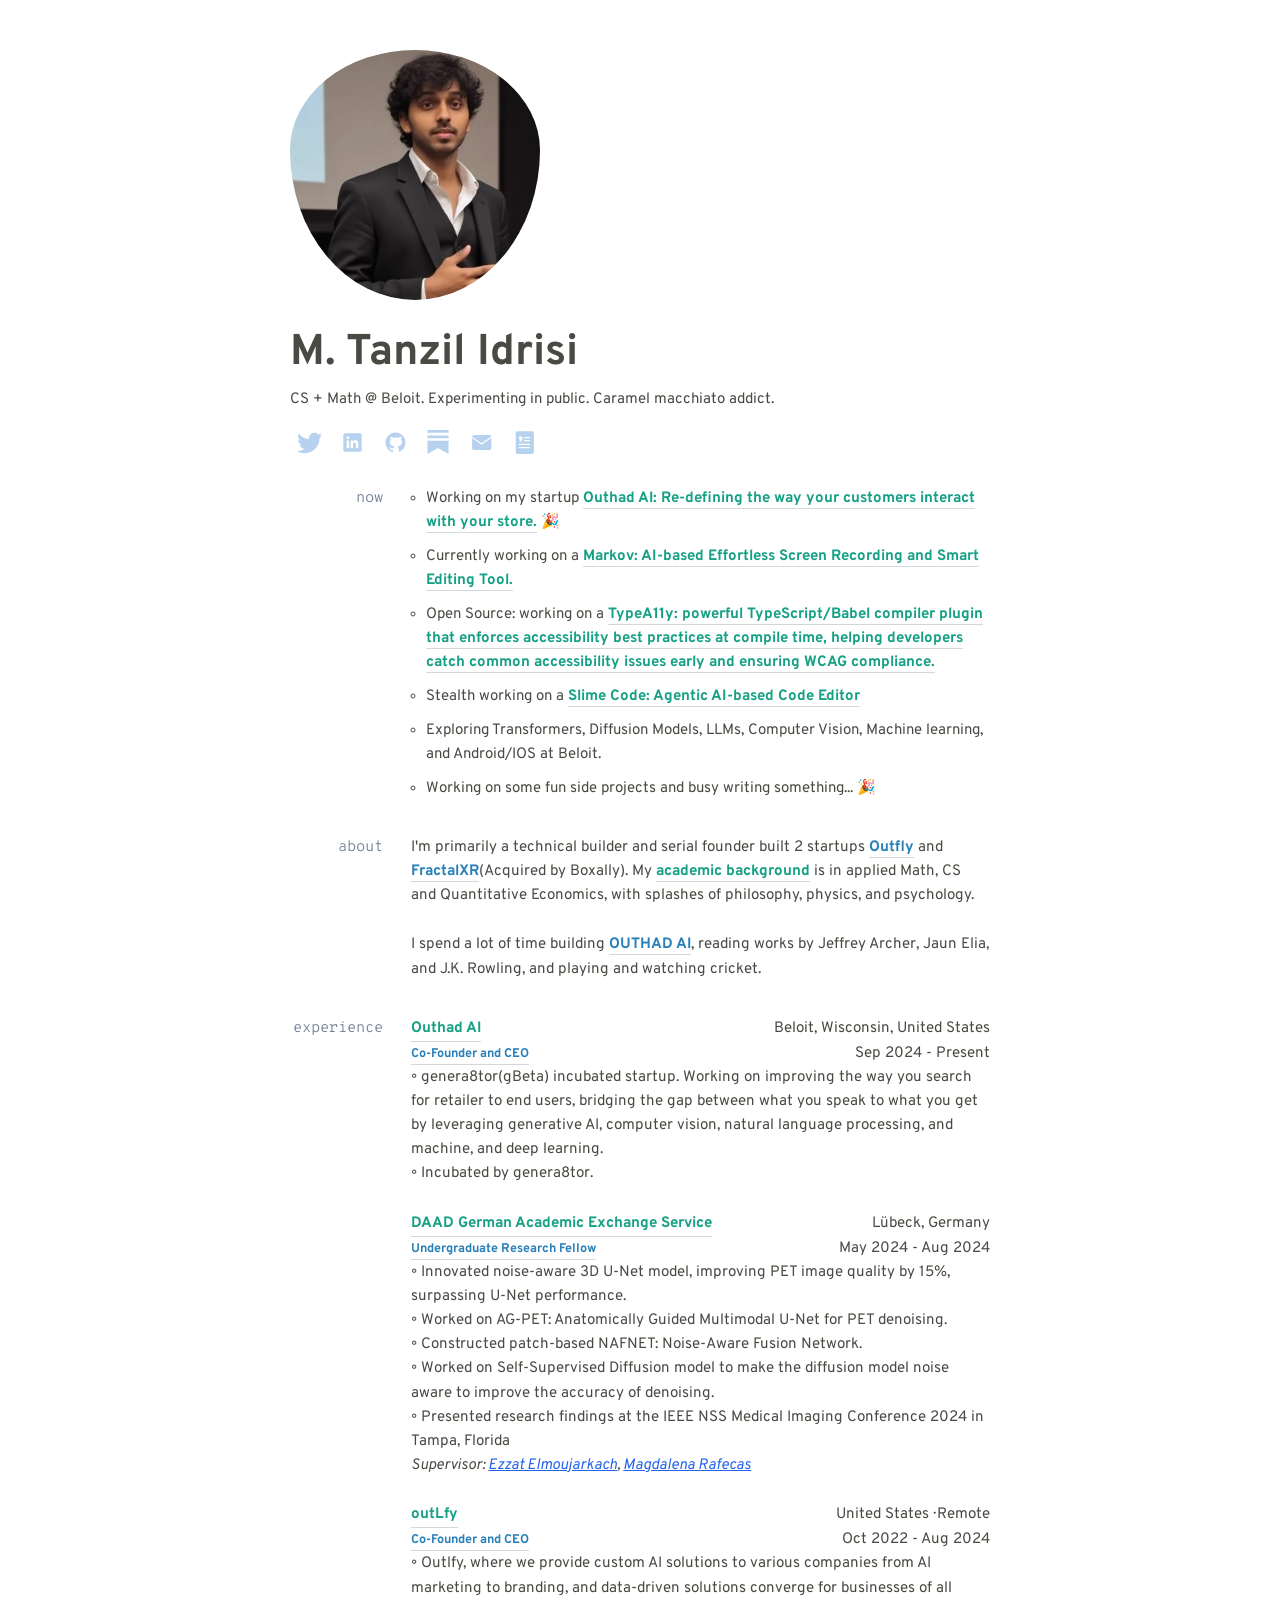
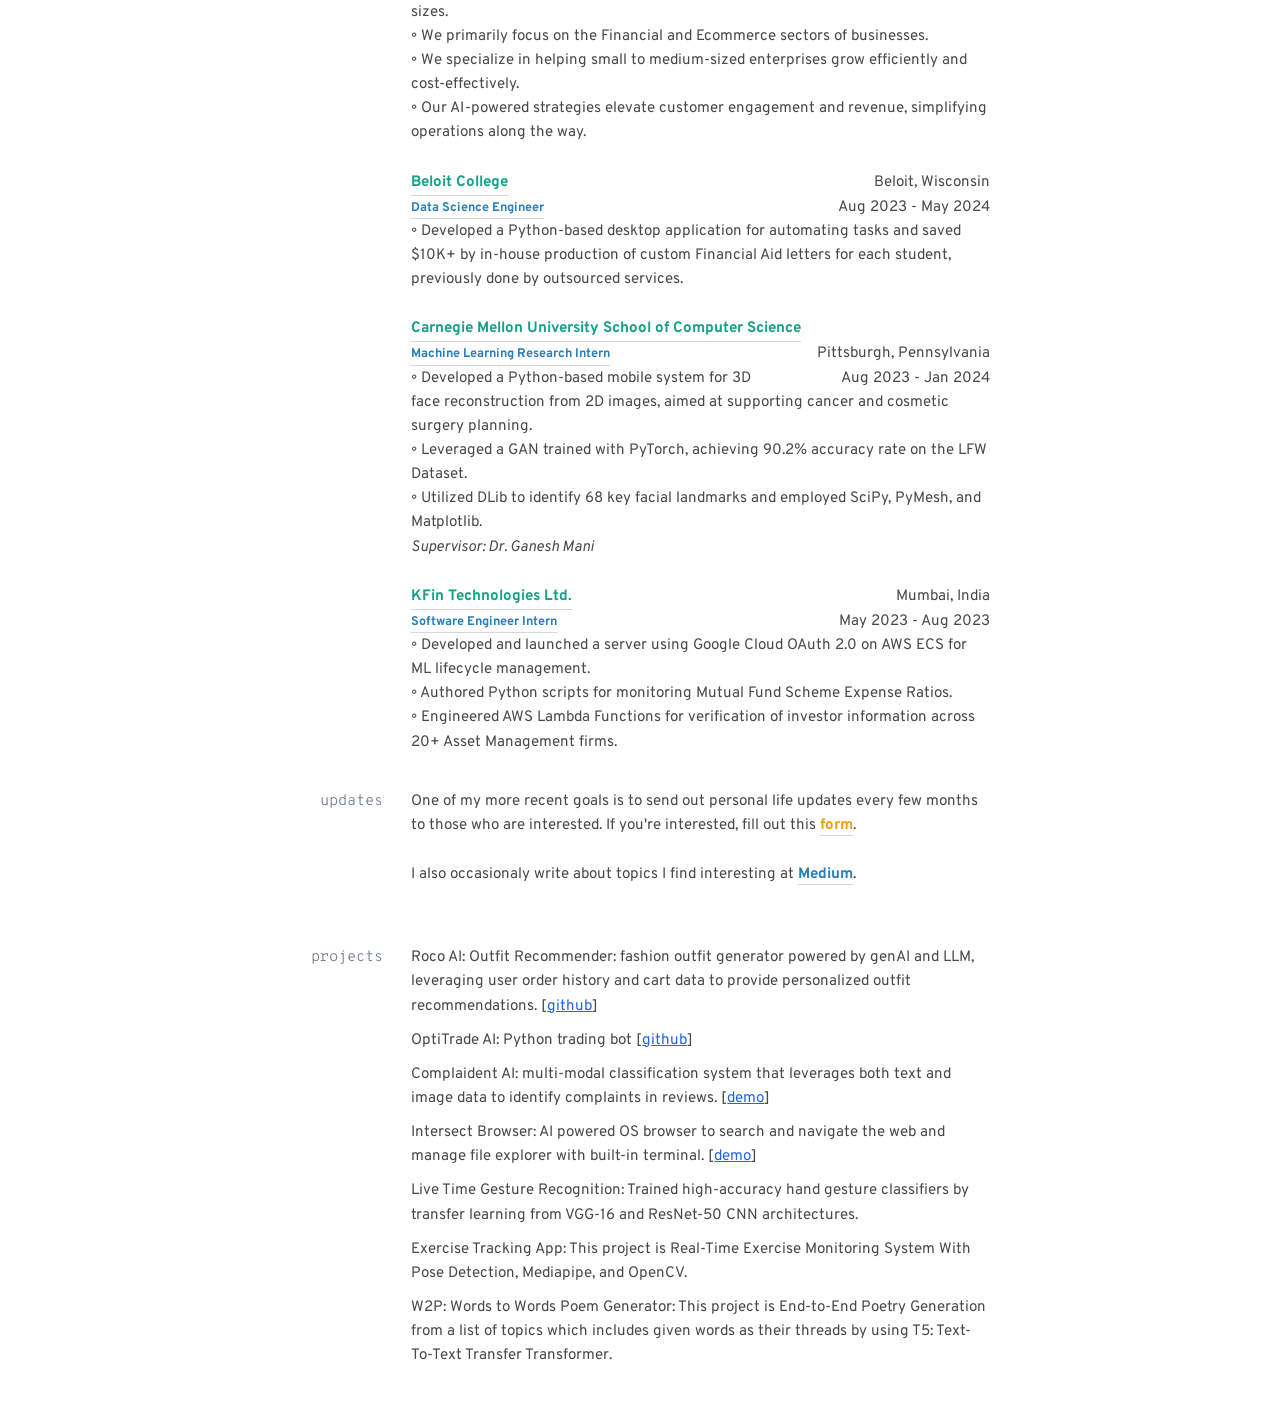
==== index.html @ 8ee57a17 "Update New Open Source" ====
<!doctype html>
<html>

<head>
    <meta charset="utf-8">
    <title>M. Tanzil Idrisi</title>
    <meta name="description" content="I'm a CS + Math major ar Beloit College.">
    <meta name="viewport" content="width=device-width, initial-scale=1">

    <meta property="og:title" content="M. Tanzil Idrisi">
    <meta property="og:type" content="">
    <meta property="og:url" content="#">
    <meta property="og:image" content="">

    <link rel="icon" href="favicon.png" sizes="any">
    <link rel="icon" href="favicon.png" type="image/svg+xml">
    <link rel="apple-touch-icon" href="favicon.png">
    <link rel="stylesheet" href="css/normalize.css">
    <link rel="stylesheet" href="css/skeleton.css">
    <link rel="stylesheet" href="css/style.css">

    <link rel="manifest" href="site.webmanifest">
    <meta name="theme-color" content="#fafafa">

    <style>
        .dialog-overlay {
            display: none;
            position: fixed;
            top: 0;
            left: 0;
            width: 100%;
            height: 100%;
            background-color: rgba(0, 0, 0, 0.5);
            z-index: 1000;
        }

        .dialog-box {
            position: fixed;
            top: 50%;
            left: 50%;
            transform: translate(-50%, -50%);
            background-color: white;
            padding: 20px;
            border-radius: 8px;
            box-shadow: 0 2px 10px rgba(0, 0, 0, 0.1);
            z-index: 1001;
            text-align: center;
        }

        .dialog-buttons {
            margin-top: 20px;
        }

        .dialog-button {
            margin: 0 10px;
            padding: 8px 16px;
            border: none;
            border-radius: 4px;
            cursor: pointer;
        }

        .ok-button {
            background-color: #f0f0f0;
        }

        .email-button {
            background-color: #4CAF50;
            color: white;
        }
    </style>


</head>

<body>

    <!-- Add your site or application content here -->
    <div class="container">


        <img src="image3.png" style="width: 250px; height: 250px; padding-top: 50px; border-radius: 50%; object-fit: cover;" id="profile">
        <!-- <img src="image3.png" id="profile"> -->



        <div class="header">
            <p class="name">M. Tanzil Idrisi</p>
            <p style="margin-bottom: 15px;">CS + Math @ Beloit. Experimenting in public. Caramel macchiato addict.
            </p>
            <!-- <div class="news">Hello! Welcome to my corner of the internet :)</div> -->
            <div class="connect">
                <a href="https://twitter.com/TanzilIdrisi_" style="text-decoration: none;">
                    <svg class="header-link" xmlns="http://www.w3.org/2000/svg" x="0px" y="0px" width="25" height="25"
                        viewBox="0 0 50 50">
                        <path
                            d="M 50.0625 10.4375 C 48.214844 11.257813 46.234375 11.808594 44.152344 12.058594 C 46.277344 10.785156 47.910156 8.769531 48.675781 6.371094 C 46.691406 7.546875 44.484375 8.402344 42.144531 8.863281 C 40.269531 6.863281 37.597656 5.617188 34.640625 5.617188 C 28.960938 5.617188 24.355469 10.21875 24.355469 15.898438 C 24.355469 16.703125 24.449219 17.488281 24.625 18.242188 C 16.078125 17.8125 8.503906 13.71875 3.429688 7.496094 C 2.542969 9.019531 2.039063 10.785156 2.039063 12.667969 C 2.039063 16.234375 3.851563 19.382813 6.613281 21.230469 C 4.925781 21.175781 3.339844 20.710938 1.953125 19.941406 C 1.953125 19.984375 1.953125 20.027344 1.953125 20.070313 C 1.953125 25.054688 5.5 29.207031 10.199219 30.15625 C 9.339844 30.390625 8.429688 30.515625 7.492188 30.515625 C 6.828125 30.515625 6.183594 30.453125 5.554688 30.328125 C 6.867188 34.410156 10.664063 37.390625 15.160156 37.472656 C 11.644531 40.230469 7.210938 41.871094 2.390625 41.871094 C 1.558594 41.871094 0.742188 41.824219 -0.0585938 41.726563 C 4.488281 44.648438 9.894531 46.347656 15.703125 46.347656 C 34.617188 46.347656 44.960938 30.679688 44.960938 17.09375 C 44.960938 16.648438 44.949219 16.199219 44.933594 15.761719 C 46.941406 14.3125 48.683594 12.5 50.0625 10.4375 Z">
                        </path>
                    </svg>
                </a>

                <a href="https://www.linkedin.com/in/mohammad-tanzil-idrisi-077041165/" style="text-decoration: none;">
                    <svg xmlns="http://www.w3.org/2000/svg" x="0px" y="0px" width="25" height="25" viewBox="0 0 30 30"
                        class="header-link">
                        <path
                            d="M24,4H6C4.895,4,4,4.895,4,6v18c0,1.105,0.895,2,2,2h18c1.105,0,2-0.895,2-2V6C26,4.895,25.105,4,24,4z M10.954,22h-2.95 v-9.492h2.95V22z M9.449,11.151c-0.951,0-1.72-0.771-1.72-1.72c0-0.949,0.77-1.719,1.72-1.719c0.948,0,1.719,0.771,1.719,1.719 C11.168,10.38,10.397,11.151,9.449,11.151z M22.004,22h-2.948v-4.616c0-1.101-0.02-2.517-1.533-2.517 c-1.535,0-1.771,1.199-1.771,2.437V22h-2.948v-9.492h2.83v1.297h0.04c0.394-0.746,1.356-1.533,2.791-1.533 c2.987,0,3.539,1.966,3.539,4.522V22z">
                        </path>
                    </svg>
                </a>

                <a href="https://github.com/tanzil7890" style="text-decoration: none;">
                    <svg class="header-link" xmlns="http://www.w3.org/2000/svg" x="0px" y="0px" width="25" height="25"
                        viewBox="0 0 30 30">
                        <path
                            d="M15,3C8.373,3,3,8.373,3,15c0,5.623,3.872,10.328,9.092,11.63C12.036,26.468,12,26.28,12,26.047v-2.051 c-0.487,0-1.303,0-1.508,0c-0.821,0-1.551-0.353-1.905-1.009c-0.393-0.729-0.461-1.844-1.435-2.526 c-0.289-0.227-0.069-0.486,0.264-0.451c0.615,0.174,1.125,0.596,1.605,1.222c0.478,0.627,0.703,0.769,1.596,0.769 c0.433,0,1.081-0.025,1.691-0.121c0.328-0.833,0.895-1.6,1.588-1.962c-3.996-0.411-5.903-2.399-5.903-5.098 c0-1.162,0.495-2.286,1.336-3.233C9.053,10.647,8.706,8.73,9.435,8c1.798,0,2.885,1.166,3.146,1.481C13.477,9.174,14.461,9,15.495,9 c1.036,0,2.024,0.174,2.922,0.483C18.675,9.17,19.763,8,21.565,8c0.732,0.731,0.381,2.656,0.102,3.594 c0.836,0.945,1.328,2.066,1.328,3.226c0,2.697-1.904,4.684-5.894,5.097C18.199,20.49,19,22.1,19,23.313v2.734 c0,0.104-0.023,0.179-0.035,0.268C23.641,24.676,27,20.236,27,15C27,8.373,21.627,3,15,3z">
                        </path>
                    </svg>

                </a>

                <a href="https://tanzilidrisi.substack.com/" style="text-decoration: none;">
                    <svg class="header-link" xmlns="http://www.w3.org/2000/svg" aria-hidden="true" role="img" width="25"
                        height="25" preserveAspectRatio="xMidYMid meet" viewBox="0 0 25 25">
                        <path
                            d="M22.539 8.242H1.46V5.406h21.08v2.836zM1.46 10.812V24L12 18.11L22.54 24V10.812H1.46zM22.54 0H1.46v2.836h21.08V0z" />
                    </svg>


                </a>

                <a href="mailto:tanzil.student.mail@gmail.com" style="text-decoration: none;">
                    <svg class="header-link" swidth="25" height="25" viewBox="0 0 40 40" fill="none"
                        xmlns="http://www.w3.org/2000/svg">
                        <path fill-rule="evenodd" clip-rule="evenodd"
                            d="M5.01744 10.6746L20.212 21.2049L35.7408 10.443C35.4797 9.05227 34.259 8 32.7925 8H8C6.45308 8 5.17962 9.17082 5.01744 10.6746ZM35.7925 12.6262L21.813 22.3144L20.212 23.4239L18.611 22.3144L5 12.8816V29C5 30.6569 6.34314 32 8 32H32.7925C34.4493 32 35.7925 30.6569 35.7925 29V12.6262Z" />
                    </svg>

                </a>

                <a href="./idrisiMohammadtanzil_SE.pdf" style="text-decoration: none;">
                    <svg class="header-link" width="25" height="25" viewBox="0 0 40 40" fill="none" xmlns="http://www.w3.org/2000/svg">
                        <path fill-rule="evenodd" clip-rule="evenodd"
                            d="M9 2C7.34315 2 6 3.34315 6 5V35.25C6 36.9069 7.34315 38.25 9 38.25H32C33.6569 38.25 35 36.9069 35 35.25V5C35 3.34315 33.6569 2 32 2H9ZM15.0551 15.8092C16.1914 15.3822 17 14.2855 17 13C17 11.3431 15.6569 10 14 10C12.3431 10 11 11.3431 11 13C11 14.2855 11.8085 15.3821 12.9448 15.8092C12.2835 16.4692 11.75 17.5636 11.75 18.25H16.25C16.25 17.5637 15.7164 16.4693 15.0551 15.8092ZM19 12C19 11.4477 19.4477 11 20 11H28C28.5523 11 29 11.4477 29 12C29 12.5523 28.5523 13 28 13H20C19.4477 13 19 12.5523 19 12ZM20 16C19.4477 16 19 16.4477 19 17C19 17.5523 19.4477 18 20 18H28C28.5523 18 29 17.5523 29 17C29 16.4477 28.5523 16 28 16H20ZM11 23C11 22.4477 11.4477 22 12 22H28C28.5523 22 29 22.4477 29 23C29 23.5523 28.5523 24 28 24H12C11.4477 24 11 23.5523 11 23ZM12 27C11.4477 27 11 27.4477 11 28C11 28.5523 11.4477 29 12 29H28C28.5523 29 29 28.5523 29 28C29 27.4477 28.5523 27 28 27H12Z" />
                    </svg>
                </a>
                
                
                

            </div>
        </div>

        <!-- CURRENTLY -->
        <div class="row personal-elem">
            <div class="two columns tag">now</div>
            <div class="ten columns">
                <ul class="list">
                    <li>Working on my startup <a href="https://www.producthunt.com/posts/outhad" class="link highlight-g" target="_blank">Outhad AI: Re-defining the way your customers interact with your store.</a> 🎉</li>
                    <li>Currently working on a <a href="https://www.producthunt.com/posts/markov-beta-release" class="link highlight-g" target="_blank">Markov: AI-based Effortless Screen Recording and Smart Editing Tool.</a></li>
                    <li>Open Source: working on a <a href="https://github.com/tanzil7890/TypeA11y" class="link highlight-g" target="_blank">TypeA11y: powerful TypeScript/Babel compiler plugin that enforces accessibility best practices at compile time, helping developers catch common accessibility issues early and ensuring WCAG compliance.</a></li>
                    <li>Stealth working on a <a href="#" class="link highlight-g" id="slimeCodeLink">Slime Code: Agentic AI-based Code Editor</a></li>
                    <li>Exploring Transformers, Diffusion Models, LLMs, Computer Vision, Machine learning, and Android/IOS at Beloit.</li>
                    <li>Working on some fun side projects and busy writing something... 🎉</li>
                </ul>
            </div>
        </div>

        <!-- ABOUT -->
        <div class="row personal-elem">
            <div class="two columns tag">about</div>
            <div class="ten columns">
                <p>I'm primarily a technical builder and serial founder built 2 startups <a href="https://outlfy.com/" class="link highlight-b">Outfly</a> and <a href="https://tanzilidrisi68.medium.com/boxally-bought-my-farctalxr-788a7985e15f" class="link highlight-b">FractalXR</a>(Acquired by Boxally). My <a
                        href="#" class="link highlight-g">academic background</a>
                    is in applied Math, CS and Quantitative Economics, with splashes of philosophy, physics, and
                    psychology.</p>

                <p>I spend a lot of time building 
                    <a href="https://outhad.com/" class="link highlight-b">OUTHAD AI</a>, reading works by Jeffrey Archer, Jaun Elia, and J.K. Rowling, and playing and watching cricket.</p>
                <!--      href="#" class="link highlight-p">Friends and Family</a>. -->
                <!-- <p>Things I'm thinking about:</p>
                <ul class="list" style="margin-top: -20px; padding-left: 30px;">
                    <li><b>The unbundling of finance 💰.</b> How can we use software to make financial instruments more
                        accessible? What kinds of e-commerce and payment tools are needed to help mom and pop shops keep
                        up with large enterprises? </li>
                    <li><b>Manufacturing and industry 🛠️.</b> What does the factory of the future look like? How can we
                        modernize our decaying industries and equip workers with a 21st century toolbelt?</li>
                    <li><b>Data infrastructure 📈.</b> As the amount of data in the world continues to explode, how can
                        we
                        increase developer productivity and improve the building blocks of the internet, like
                        search, messaging, and personalized content? </li>
                </ul> -->
                <!-- <p>In my free time, I enjoy <a href="#" class="link highlight-y">tearing
                        apart longform essays</a>, practicing photography, playing
                    ultimate
                    frisbee,
                    and defying gravity (by lifting heavy weights).</p> -->
            </div>
        </div>
        
        <!-- Experience -->
        <div class="row personal-elem">
            <div class="two columns tag">experience</div>
            <div class="ten columns">
                <p> <a style="display: inline-block;" class="link highlight-g">Outhad AI</a> 
                    <span style="text-align: right; float: right;width: 40%;">Beloit, Wisconsin, United States</span><br>
                    <a style="display: inline-block; font-size:smaller;" class="link highlight-b">Co-Founder and CEO</a> 
                    <span style="text-align: right; float: right;width: 40%;">Sep 2024 - Present</span><br>
                    ◦ genera8tor(gBeta) incubated startup. Working on improving the way you search for retailer to end users, bridging the gap between what you speak to what you get by leveraging generative AI, computer vision, natural language processing, and machine, and deep learning.<br>
                    ◦ Incubated by genera8tor.</p>

                <p> <a style="display: inline-block;" class="link highlight-g">DAAD German Academic Exchange Service</a> 
                    <span style="text-align: right; float: right;width: 40%;">Lübeck, Germany</span><br>
                    <a style="display: inline-block; font-size:smaller;" class="link highlight-b">Undergraduate Research Fellow</a> 
                    <span style="text-align: right; float: right;width: 40%;">May 2024 - Aug 2024</span><br>
                    ◦ Innovated noise-aware 3D U-Net model, improving PET image quality by 15%, surpassing U-Net performance.<br>
                    ◦ Worked on AG-PET: Anatomically Guided Multimodal U-Net for PET denoising.<br>
                    ◦ Constructed patch-based NAFNET: Noise-Aware Fusion Network.<br>
                    ◦ Worked on Self-Supervised Diffusion model to make the diffusion model noise aware to improve the accuracy of denoising.<br>
                    ◦ Presented research findings at the IEEE NSS Medical Imaging Conference 2024 in Tampa, Florida <br>
                    <span style="font-style: italic;">Supervisor: <a href="https://www.imt.uni-luebeck.de/institute/staff/ezzat-elmoujarkach" target="_blank">Ezzat Elmoujarkach</a>, <a href="https://www.imt.uni-luebeck.de/institute/staff/magdalena-rafecas" target="_blank">Magdalena Rafecas</a></span>
                </p>
                    

                <p> <a style="display: inline-block;" class="link highlight-g">outLfy</a> 
                    <span style="text-align: right; float: right;width: 40%;">United States · Remote</span><br>
                    <a style="display: inline-block; font-size:smaller;" class="link highlight-b">Co-Founder and CEO</a> 
                    <span style="text-align: right; float: right;width: 40%;">Oct 2022 - Aug 2024</span><br>
                    ◦ Outlfy, where we provide custom AI solutions to various companies from AI marketing to branding, and data-driven solutions converge for businesses of all sizes.<br>
                    ◦ We primarily focus on the Financial and Ecommerce sectors of businesses.<br>
                    ◦ We specialize in helping small to medium-sized enterprises grow efficiently and cost-effectively.<br>
                    ◦ Our AI-powered strategies elevate customer engagement and revenue, simplifying operations along the way.</p>

                <p> <a style="display: inline-block;" class="link highlight-g">Beloit College</a> 
                    <span style="text-align: right; float: right;width: 40%;">Beloit, Wisconsin</span><br>
                    <a style="display: inline-block; font-size:smaller;" class="link highlight-b">Data Science Engineer</a> 
                    <span style="text-align: right; float: right;width: 40%;">Aug 2023 - May 2024</span><br>
                    ◦ Developed a Python-based desktop application for automating tasks and saved $10K+ by in-house production of custom Financial Aid letters for each student, previously done by outsourced services.</p>

                <p> <a style="display: inline-block;" class="link highlight-g">Carnegie Mellon University School of Computer Science</a> 
                    <span style="text-align: right; float: right;width: 40%;">Pittsburgh, Pennsylvania</span><br>
                    <a style="display: inline-block; font-size:smaller;" class="link highlight-b">Machine Learning Research Intern</a> 
                    <span style="text-align: right; float: right;width: 40%;">Aug 2023 - Jan 2024</span><br>
                    ◦ Developed a Python-based mobile system for 3D face reconstruction from 2D images, aimed at supporting cancer and cosmetic surgery planning.<br>
                    ◦ Leveraged a GAN trained with PyTorch, achieving 90.2% accuracy rate on the LFW Dataset.<br>
                    ◦ Utilized DLib to identify 68 key facial landmarks and employed SciPy, PyMesh, and Matplotlib.<br>
                    <span style="font-style: italic;">Supervisor: Dr. Ganesh Mani</span></p>

                <p> <a style="display: inline-block;" class="link highlight-g">KFin Technologies Ltd.</a> 
                    <span style="text-align: right; float: right;width: 40%;">Mumbai, India</span><br>
                    <a style="display: inline-block; font-size:smaller;" class="link highlight-b">Software Engineer Intern</a> 
                    <span style="text-align: right; float: right;width: 40%;">May 2023 - Aug 2023</span><br>
                    ◦ Developed and launched a server using Google Cloud OAuth 2.0 on AWS ECS for ML lifecycle management.<br>
                    ◦ Authored Python scripts for monitoring Mutual Fund Scheme Expense Ratios.<br>
                    ◦ Engineered AWS Lambda Functions for verification of investor information across 20+ Asset Management firms.</p>

               <!--  <p> <a style="display: inline-block;" class="link highlight-g">Franklin Templeton</a> 
                    <span style="text-align: right; float: right;width: 40%;">Remote</span><br>
                    <a style="display: inline-block; font-size:smaller;" class="link highlight-b">Data Science Intern</a> 
                    <span style="text-align: right; float: right;width: 40%;">Feb 2022 - Jul 2022</span><br>
                    ◦ Extracted Price and Discount Margin from Color, merged and updated BWiC data.<br>
                    ◦ Developed robust web scraper for inventory emails with daily database updates.<br>
                    ◦ Created Relevancy Detection Module using AlBERT model with 93% accuracy.</p> -->

               <!--  <p> <a style="display: inline-block;" class="link highlight-g">Tars</a> 
                    <span style="text-align: right; float: right;width: 40%;">Remote</span><br>
                    <a style="display: inline-block; font-size:smaller;" class="link highlight-b">Full Stack Developer</a> 
                    <span style="text-align: right; float: right;width: 40%;">Aug 2021 - Jan 2022</span><br>
                    ◦ Developed Admin Panel using NodeJS React to improve customer support.<br>
                    ◦ Worked on MongoDB database synchronization and containerization with Docker.<br>
                    ◦ Streamlined API documentation process, reducing creation time by 60%.</p> -->
            </div>
        </div>
       
       <!--  <div class="row personal-elem">
            <div class="two columns tag">thoughts</div>
            <div class="ten columns"> -->

                <!-- <div class="row article">
                    <div class="article-title">
                        <a class="article-link" href="future.html">
                            The Future I Want To Build
                        </a>
                    </div>
                </div> -->
                <!-- <div class="row article">
                    <div class="article-title">
                        <a class="article-link" href="beliefs.html">
                            Some Things I Believe
                        </a>
                    </div>
                </div>
                <div class="row article">
                    <div class="article-title">
                        <a class="article-link" href="questions.html">
                            Questions
                        </a>
                    </div>
                </div> -->
                <!-- <div class="row article">
                    <div class="article-title">
                        <a class="article-link" href="bookshelf.html">
                            Bookshelf
                        </a>
                    </div>
                </div> -->
                <!-- <div class="row article">
                    <div class="end-article-title">
                        <span style="font-size: 12px;">These pages are all dynamic and update as I learn more and chat
                            with cool
                            folks.</span>
                    </div>
                </div>
            </div>
        </div>
        <br> -->


        <!-- add a card with some text -->

        <!-- connect -->
         <div class="row personal-elem">
            <div class="two columns tag">updates</div>
            <div class="ten columns">
                <p>One of my more recent goals is to send out personal life updates every few months to those
                    who are interested. If you're interested, fill out this <a class=" highlight-y link"
                        href="https://tanzilidrisi.substack.com/">form</a>.</p>
                <p>I also occasionaly write about topics I find interesting at <a class=" highlight-b link"
                        href="https://tanzilidrisi68.medium.com/">Medium</a>.
                </p>
            </div>
        </div> 

         <!-- CURRENTLY -->
         <!-- <div class="row personal-elem">
            <div class="two columns tag">courses</div>
            <div class="ten columns" style="font-size: 14px">
                <p>convex optimization, operating systems, compilers, networking, computational photography, virtual
                    reality, randomized
                    algorithms, signal processing, circuits, digital systems, real analysis</p>
            </div>
        </div> 

         <div class="row personal-elem">
            <div class="two columns tag">where</div>
            <div class="ten columns">
                <p>sipping a cup of coffee at Stanford, CA</p>
            </div>
        </div> 

        <div class="row personal-elem">
            <div class="two columns tag">before</div>
            <div class="ten columns">
                <ul class="list">
                    <li>Lending products at <a class="highlight-b link" href="https://www.remitly.com/us/en">Remitly</a>
                    </li>
                    <li>Domain specific languages and healthcare at <a href="https://www.apple.com/ios/research-app/"
                            class="highlight-p link">Apple</a></li>
                    <li>Hardware optimization research at <a class="highlight-r link"
                            href="https://curis.stanford.edu/">Stanford</a></li>
                    <li>Machine learning and medicine at <a class="highlight-y link"
                            href="https://arxiv.org/pdf/1810.05732.pdf">BAIR</a> and the <a
                            href="https://ieeexplore.ieee.org/abstract/document/8621130" class="highlight-b link">Palo
                            Alto
                            VA Hospital</a></li>
                </ul>
                </p>
            </div>
        </div> -->

       <!--  <div class="row personal-elem">
            <div class="two columns tag">next</div>
            <div class="ten columns">
                <p>🏗 🧱</p>
            </div>
        </div> -->

        <!-- WRITING -->
        <!-- <div class="row personal-elem">
            <div class="two columns tag">writing</div>
            <div class="ten columns">
                <div class="row article">
                    <a class="article-link" href="https://varunshenoy.substack.com/p/attention-traps"
                        target="_blank">
                        Attention Traps
                    </a>
                </div>
                <div class="row article">
                    <a class="article-link" href="https://varunshenoy.substack.com/p/please-build-more-silly-things"
                        target="_blank">
                        Please Build More Silly Things
                    </a>
                </div>
                <div class="row article">
                    <div class="article-title">
                        <a class="article-link"
                            href="https://twitter.com/varunshenoy_/status/1571949645085155328?s=20&t=z5WJVmOc4DobpAikWvxgoA"
                            target="_blank">
                            A Primer on Zero Knowledge Proofs
                        </a>
                    </div>
                </div>
                <div class="row article">
                    <div class="article-title">
                        <a class="article-link"
                            href="https://varunshenoy.substack.com/p/can-we-build-scenius-from-scratch" target="_blank">
                            Can We Build Scenius From Scratch?
                        </a>
                    </div>
                </div>
                <div class="row article">
                    <div class="article-title">
                        <a class="article-link"
                            href="https://varunshenoy.substack.com/p/your-platform-is-as-strong-as-its" target="_blank">
                            Your Platform Is as Strong as Its Identity Layer
                        </a>
                    </div>
                </div>
                <div class="row article">
                    <div class="article-title">
                        <a class="article-link"
                            href="https://varunshenoy.substack.com/p/the-future-of-no-code-is-low-code" target="_blank">
                            The Future of No Code is Low Code
                        </a>
                    </div>
                </div>
                <div class="row article">
                    <div class="article-title">
                        <a class="article-link" href="https://varunshenoy.substack.com/p/dont-major-in-computer-science"
                            target="_blank">
                            Don't Major in Computer Science
                        </a>
                    </div>
                </div>

                <div class="row article">
                    <div class="end-article-title">
                        <span style="font-size: 12px;">All of my writing is available <a class="end-article-link"
                                href="writing.html">
                                here
                            </a></span>
                    </div>
                </div>
            </div>
        </div> -->
        <br>
        <!-- PROJECTS -->
        <div class="row personal-elem">
            <div class="two columns tag">projects</div>
            <div class="ten columns">
                <div class="row project">
                    <div class="twelve columns">Roco AI: Outfit Recommender: fashion outfit generator powered by genAI and LLM, leveraging user order
                        history and cart data to provide personalized outfit recommendations. [<a
                            href="https://github.com/tanzil7890/Fashion_setter_genAI" target="_blank">github</a>]<!--  [<a
                            href="#" target="_blank">github</a>] -->
                    </div>
                </div>
                <div class="row project">
                    <div class="twelve columns">OptiTrade AI:  Python trading bot [<a
                            href="https://github.com/tanzil7890/UTC2023" target="_blank">github</a>] <!-- [<a
                            href="#" target="_blank">github</a>] -->
                    </div>
                </div>
                <div class="row project">
                    <div class="twelve columns">Complaident AI:  multi-modal classification system that leverages both text and image data to identify complaints in reviews. [<a
                            href="https://github.com/tanzil7890/Amazon_multimodal_complaint_identification" target="_blank">demo</a>] <!-- [<a
                            href="#" target="_blank">github</a>] -->
                    </div>
                </div>
                <div class="row project">
                    <div class="twelve columns">Intersect Browser: AI powered OS browser to search and navigate the web and manage file explorer with built-in terminal. [<a
                            href="https://github.com/tanzil7890/Intersect_browser" target="_blank">demo</a>] <!-- [<a
                            href="#" target="_blank">github</a>] -->
                    </div>
                </div>
                <div class="row project">
                    <div class="twelve columns">Live Time Gesture Recognition: Trained high-accuracy hand gesture classifiers by transfer learning from VGG-16 and ResNet-50 CNN architectures. <!-- [<a
                            href="#" target="_blank">demo</a>] [<a
                            href="#" target="_blank">github</a>] -->
                    </div>
                </div>
                <div class="row project">
                    <div class="twelve columns">Exercise Tracking App: This project is Real-Time Exercise Monitoring System With Pose Detection, Mediapipe, and OpenCV. <!-- [<a
                            href="#" target="_blank">demo</a>] [<a
                            href="#" target="_blank">github</a>] -->
                    </div>
                </div>
                <div class="row project">
                    <div class="twelve columns">W2P: Words to Words Poem Generator: This project is End-to-End Poetry Generation from a list of topics which includes given words as their threads by using T5: Text-To-Text Transfer Transformer. <!-- [<a
                            href="#" target="_blank">demo</a>] [<a
                            href="#" target="_blank">github</a>] -->
                    </div>
                </div>
                <!-- <div class="row project">
                    <div class="twelve columns">Stable Diffusion + ControlNet Experiments [<a
                            href="https://www.youtube.com/shorts/XrTukb3toDo"
                            target="_blank">coca-cola</a>] [<a href="https://www.youtube.com/watch?v=33br_bgwipQ"
                            target="_blank">apple</a>]
                    </div>
                </div>
                <div class="row project">
                    <div class="twelve columns">Merlin: A Magical Text Editor That Edits Text [<a
                            href="https://twitter.com/varunshenoy_/status/1640764666946424832"
                            target="_blank">twitter</a>] [<a href="https://merlin-editor.vercel.app/"
                            target="_blank">demo</a>]
                </div>
                <div class="row project">
                    <div class="twelve columns">rizzGPT: A GPT-Powered AR Teleprompter [<a
                            href="https://twitter.com/bryanhpchiang/status/1639830383616487426"
                            target="_blank">demo</a>]
                </div>
                <div class="row project">
                    <div class="twelve columns">Auralbyte: Audio to Short-Form Video Made Simple [<a
                            href="https://twitter.com/varunshenoy_/status/1630678203219193857?s=20"
                            target="_blank">demo</a>] [<a href="https://varunshenoy.com/auralbyte/"
                            target="_blank">site</a>]
                </div>
                <div class="row project">
                    <div class="twelve columns">GraphGPT: Extracting Knowledge Graphs from Natural Language [<a
                            href="https://twitter.com/varunshenoy_/status/1620511932930490372?s=20"
                            target="_blank">demo</a>] [<a href="https://github.com/varunshenoy/GraphGPT"
                            target="_blank">github</a>] [<a href="https://news.ycombinator.com/item?id=34605772"
                            target="_blank">hn</a>]
                </div>
                <div class="row project">
                    <div class="twelve columns"><a href="https://tenweeks.xyz" target="_blank">tenweeks.xyz</a>: Fast
                        Neural Search for Stanford Classes [<a
                            href="https://twitter.com/varunshenoy_/status/1616603359158636545?s=20"
                            target="_blank">demo</a>]
                </div>
                <div class="row project">
                    <div class="twelve columns">Prof. Tom Hanks Bot Explains Word Vectors [<a
                            href="https://twitter.com/varunshenoy_/status/1610717227250225152?s=20"
                            target="_blank">demo</a>]
                </div>
                <div class="row project">
                    <div class="twelve columns">Coauthor: English to LaTeX, Powered by AI [<a
                            href="https://twitter.com/varunshenoy_/status/1599844361470377984?s=20&t=Ti6Des-u12TRtRn1ibkouA"
                            target="_blank">demo</a>] [<a href="https://github.com/varunshenoy/coauthor"
                            target="_blank">github</a>]
                </div>
                <div class="row project">
                    <div class="twelve columns">A CHIP-8 Emulator Written in Rust [<a
                            href="https://github.com/varunshenoy/rusty-chip8" target="_blank">github</a>]
                </div>
                <div class="row project">
                    <div class="twelve columns">Magicwall: A React Component for Tokengating Content [<a
                            href="https://github.com/varunshenoy/magicwall" target="_blank">github</a>]
                </div>
                <div class="row project">
                    <div class="twelve columns">Unfold: A Small, Sandboxed DSL for Querying Crypto Wallets [<a
                            href="https://youtu.be/DVNx2sZIUuc" target="_blank">demo</a>] [<a
                            href="https://github.com/varunshenoy/unfold-lang" target="_blank">github</a>]
                </div>
                <div class="row project">
                    <div class="twelve columns">Surround.py: A Framework for Immersive Spatial Audio Simulation and
                        Education [<a href="https://youtu.be/td6Bv4rXruA" target="_blank">demo</a>] [<a
                            href="https://drive.google.com/file/d/1OJ-hxY4pB_YSWVjqa-5KIeeadIcZRsNg/view?usp=sharing"
                            target="_blank">paper</a>] [<a href="https://github.com/varunshenoy/surroundpy">github</a>]
                </div>
                <div class="row project">
                    <div class="twelve columns">A Deep Learning Approach for Image Reconstruction from Smartphone Under
                        Display Camera Technology [<a
                            href="http://stanford.edu/class/ee367/Winter2022/report/dhawan_shenoy_report.pdf"
                            target="_blank">paper</a>]
                </div>
                <div class="row project">
                    <div class="twelve columns">Fun with the Fourier Series [<a href="MATH_171_WIM.pdf">paper</a>]</div>
                </div>
                <div class="row project">
                    <div class="twelve columns">CardinalKit [<a
                            href="https://github.com/CardinalKit/CardinalKit">github</a>] [<a
                            href="https://cardinalkit.org/">website</a>]</div>
                </div>
                <div class="row project">
                    <div class="twelve columns">BitFlow: A Gradient Descent Bit-Width
                        Optimization Technique for Fixed Function
                        Hardware Design</div>
                </div>
                <div class="row project">
                    <div class="twelve columns">Raspberry Pi Magic Mirror on Bare Metal [<a
                            href="https://www.youtube.com/watch?v=d7q8KYYMZ0o">demo</a>]</div>
                </div>
                 <div class="row project">
                    <div class="twelve columns">A Web App for Radiograph Annotation [<a
                            href="https://www.youtube.com/watch?v=qzeoS0sI7SE">demo</a>]
                </div>
                 <div class="row project">
                    <div class="twelve columns">A Novel Domain Adaptation Framework for
                        Medical Image Segmentation [<a href="https://arxiv.org/pdf/1810.05732.pdf">arxiv</a>]</div>
                </div> 
                 <div class="row project">
                    <div class="twelve columns">Deepwound: Automated Postoperative Wound
                        Assessment and Surgical Site Surveillance through
                        Convolutional Neural Networks [<a
                            href="https://ieeexplore.ieee.org/abstract/document/8621130">ieee</a>]
                        [<a href="https://www.youtube.com/watch?v=HQveQxJZ1x8">demo</a>]</div>
                </div>
                <div class="row project">
                    <div class="twelve columns">Utilizing Smartphone-Based Machine Learning in Medical Monitor Data
                        Collection: Seven Segment
                        Digit Recognition [<a href="https://pubmed.ncbi.nlm.nih.gov/29854226/">pubmed</a>] [<a
                            href="https://apps.apple.com/sl/app/biosnap/id1246381298">app
                            store</a>]</div>
                </div> 
                 <div class="row project">
                    <div class="twelve columns"> Nucleon: Chemistry Assistant [<a
                            href="https://apps.apple.com/sl/app/nucleon-chemistry-assistant/id1159810306">app
                            store</a>]</div>
                </div>
                <div class="row project">
                    <div class="twelve columns">Summit: Summarized News Reader [<a
                            href="https://apps.apple.com/sl/app/summit-summarized-news-reader/id1106793298">app
                            store</a>]</div>
                </div> 

                <div class="row article">
                    <div class="end-article-title">
                        <span style="font-size: 12px;">You can find all of my projects <a class="end-article-link"
                                href="projects.html">
                                here
                            </a></span>
                    </div>
                </div> -->

            </div>
        </div>
        <br>
        <br>
    </div>

    <!-- Add dialog box HTML -->
    <div class="dialog-overlay" id="dialogOverlay">
        <div class="dialog-box">
            <h3>Repository Archived</h3>
            <p>This repository is currently archived. Would you like to contact the developer?</p>
            <div class="dialog-buttons">
                <button class="dialog-button ok-button" onclick="closeDialog()">OK</button>
                <button class="dialog-button email-button" onclick="sendEmail()">Send Email</button>
            </div>
        </div>
    </div>

    <!-- Add JavaScript -->
    <script>
        document.getElementById('slimeCodeLink').addEventListener('click', function(e) {
            e.preventDefault();
            document.getElementById('dialogOverlay').style.display = 'block';
        });

        function closeDialog() {
            document.getElementById('dialogOverlay').style.display = 'none';
        }

        function sendEmail() {
            window.location.href = 'mailto:idrisitanzil@gmail.com';
        }

        // Close dialog when clicking outside
        document.getElementById('dialogOverlay').addEventListener('click', function(e) {
            if (e.target === this) {
                closeDialog();
            }
        });
    </script>

</body>

</html>
---- css/skeleton.css ----
/*
* Skeleton V2.0.4
* Copyright 2014, Dave Gamache
* www.getskeleton.com
* Free to use under the MIT license.
* http://www.opensource.org/licenses/mit-license.php
* 12/29/2014
*/


/* Table of contents
––––––––––––––––––––––––––––––––––––––––––––––––––
- Grid
- Base Styles
- Typography
- Links
- Buttons
- Forms
- Lists
- Code
- Tables
- Spacing
- Utilities
- Clearing
- Media Queries
*/


/* Grid
–––––––––––––––––––––––––––––––––––––––––––––––––– */
.container {
  position: relative;
  width: 100%;
  max-width: 700px;
  margin: 0 auto;
  padding: 0 20px;
  box-sizing: border-box; }
.column,
.columns {
  width: 100%;
  float: left;
  box-sizing: border-box; }

/* For devices larger than 400px */
@media (min-width: 400px) {
  .container {
    width: 85%;
    padding: 0; }
}

/* For devices larger than 550px */
@media (min-width: 550px) {
  .container {
    width: 80%; }
  .column,
  .columns {
    margin-left: 4%; }
  .column:first-child,
  .columns:first-child {
    margin-left: 0; }

  .one.column,
  .one.columns                    { width: 4.66666666667%; }
  .two.columns                    { width: 13.3333333333%; }
  .three.columns                  { width: 22%;            }
  .four.columns                   { width: 30.6666666667%; }
  .five.columns                   { width: 39.3333333333%; }
  .six.columns                    { width: 48%;            }
  .seven.columns                  { width: 56.6666666667%; }
  .eight.columns                  { width: 65.3333333333%; }
  .nine.columns                   { width: 74.0%;          }
  .ten.columns                    { width: 82.6666666667%; }
  .eleven.columns                 { width: 91.3333333333%; }
  .twelve.columns                 { width: 100%; margin-left: 0; }

  .one-third.column               { width: 30.6666666667%; }
  .two-thirds.column              { width: 65.3333333333%; }

  .one-half.column                { width: 48%; }

  /* Offsets */
  .offset-by-one.column,
  .offset-by-one.columns          { margin-left: 8.66666666667%; }
  .offset-by-two.column,
  .offset-by-two.columns          { margin-left: 17.3333333333%; }
  .offset-by-three.column,
  .offset-by-three.columns        { margin-left: 26%;            }
  .offset-by-four.column,
  .offset-by-four.columns         { margin-left: 34.6666666667%; }
  .offset-by-five.column,
  .offset-by-five.columns         { margin-left: 43.3333333333%; }
  .offset-by-six.column,
  .offset-by-six.columns          { margin-left: 52%;            }
  .offset-by-seven.column,
  .offset-by-seven.columns        { margin-left: 60.6666666667%; }
  .offset-by-eight.column,
  .offset-by-eight.columns        { margin-left: 69.3333333333%; }
  .offset-by-nine.column,
  .offset-by-nine.columns         { margin-left: 78.0%;          }
  .offset-by-ten.column,
  .offset-by-ten.columns          { margin-left: 86.6666666667%; }
  .offset-by-eleven.column,
  .offset-by-eleven.columns       { margin-left: 95.3333333333%; }

  .offset-by-one-third.column,
  .offset-by-one-third.columns    { margin-left: 34.6666666667%; }
  .offset-by-two-thirds.column,
  .offset-by-two-thirds.columns   { margin-left: 69.3333333333%; }

  .offset-by-one-half.column,
  .offset-by-one-half.columns     { margin-left: 52%; }

}


/* Base Styles
–––––––––––––––––––––––––––––––––––––––––––––––––– */
/* NOTE
html is set to 62.5% so that all the REM measurements throughout Skeleton
are based on 10px sizing. So basically 1.5rem = 15px :) */
html {
  font-size: 62.5%; }
body {
  font-size: 1.5em; /* currently ems cause chrome bug misinterpreting rems on body element */
  line-height: 1.6;
  font-weight: 400;
  font-family: "Raleway", "HelveticaNeue", "Helvetica Neue", Helvetica, Arial, sans-serif;
  color: #222; }


/* Typography
–––––––––––––––––––––––––––––––––––––––––––––––––– */
h1, h2, h3, h4, h5, h6 {
  margin-top: 0;
  margin-bottom: 2rem;
  font-weight: 300; }
h1 { font-size: 4.0rem; line-height: 1.2;  letter-spacing: -.1rem;}
h2 { font-size: 3.6rem; line-height: 1.25; letter-spacing: -.1rem; }
h3 { font-size: 3.0rem; line-height: 1.3;  letter-spacing: -.1rem; }
h4 { font-size: 2.4rem; line-height: 1.35; letter-spacing: -.08rem; }
h5 { font-size: 1.8rem; line-height: 1.5;  letter-spacing: -.05rem; }
h6 { font-size: 1.5rem; line-height: 1.6;  letter-spacing: 0; }

/* Larger than phablet */
@media (min-width: 550px) {
  h1 { font-size: 5.0rem; }
  h2 { font-size: 4.2rem; }
  h3 { font-size: 3.6rem; }
  h4 { font-size: 3.0rem; }
  h5 { font-size: 2.4rem; }
  h6 { font-size: 1.5rem; }
}

p {
  margin-top: 0; }


/* Links
–––––––––––––––––––––––––––––––––––––––––––––––––– */
a {
  color: #1EAEDB; }
a:hover {
  color: #0FA0CE; }


/* Buttons
–––––––––––––––––––––––––––––––––––––––––––––––––– */
.button,
button,
input[type="submit"],
input[type="reset"],
input[type="button"] {
  display: inline-block;
  height: 38px;
  padding: 0 30px;
  color: #555;
  text-align: center;
  font-size: 11px;
  font-weight: 600;
  line-height: 38px;
  letter-spacing: .1rem;
  text-transform: uppercase;
  text-decoration: none;
  white-space: nowrap;
  background-color: transparent;
  border-radius: 4px;
  border: 1px solid #bbb;
  cursor: pointer;
  box-sizing: border-box; }
.button:hover,
button:hover,
input[type="submit"]:hover,
input[type="reset"]:hover,
input[type="button"]:hover,
.button:focus,
button:focus,
input[type="submit"]:focus,
input[type="reset"]:focus,
input[type="button"]:focus {
  color: #333;
  border-color: #888;
  outline: 0; }
.button.button-primary,
button.button-primary,
input[type="submit"].button-primary,
input[type="reset"].button-primary,
input[type="button"].button-primary {
  color: #FFF;
  background-color: #33C3F0;
  border-color: #33C3F0; }
.button.button-primary:hover,
button.button-primary:hover,
input[type="submit"].button-primary:hover,
input[type="reset"].button-primary:hover,
input[type="button"].button-primary:hover,
.button.button-primary:focus,
button.button-primary:focus,
input[type="submit"].button-primary:focus,
input[type="reset"].button-primary:focus,
input[type="button"].button-primary:focus {
  color: #FFF;
  background-color: #1EAEDB;
  border-color: #1EAEDB; }


/* Forms
–––––––––––––––––––––––––––––––––––––––––––––––––– */
input[type="email"],
input[type="number"],
input[type="search"],
input[type="text"],
input[type="tel"],
input[type="url"],
input[type="password"],
textarea,
select {
  height: 38px;
  padding: 6px 10px; /* The 6px vertically centers text on FF, ignored by Webkit */
  background-color: #fff;
  border: 1px solid #D1D1D1;
  border-radius: 4px;
  box-shadow: none;
  box-sizing: border-box; }
/* Removes awkward default styles on some inputs for iOS */
input[type="email"],
input[type="number"],
input[type="search"],
input[type="text"],
input[type="tel"],
input[type="url"],
input[type="password"],
textarea {
  -webkit-appearance: none;
     -moz-appearance: none;
          appearance: none; }
textarea {
  min-height: 65px;
  padding-top: 6px;
  padding-bottom: 6px; }
input[type="email"]:focus,
input[type="number"]:focus,
input[type="search"]:focus,
input[type="text"]:focus,
input[type="tel"]:focus,
input[type="url"]:focus,
input[type="password"]:focus,
textarea:focus,
select:focus {
  border: 1px solid #33C3F0;
  outline: 0; }
label,
legend {
  display: block;
  margin-bottom: .5rem;
  font-weight: 600; }
fieldset {
  padding: 0;
  border-width: 0; }
input[type="checkbox"],
input[type="radio"] {
  display: inline; }
label > .label-body {
  display: inline-block;
  margin-left: .5rem;
  font-weight: normal; }


/* Lists
–––––––––––––––––––––––––––––––––––––––––––––––––– */
ul {
  list-style: circle inside; }
ol {
  list-style: decimal inside; }
ol, ul {
  padding-left: 0;
  margin-top: 0; }
ul ul,
ul ol,
ol ol,
ol ul {
  margin: 1.5rem 0 1.5rem 3rem;
  font-size: 90%; }
li {
  margin-bottom: 1rem; }


/* Code
–––––––––––––––––––––––––––––––––––––––––––––––––– */
code {
  padding: .2rem .5rem;
  margin: 0 .2rem;
  font-size: 90%;
  white-space: nowrap;
  background: #F1F1F1;
  border: 1px solid #E1E1E1;
  border-radius: 4px; }
pre > code {
  display: block;
  padding: 1rem 1.5rem;
  white-space: pre; }


/* Tables
–––––––––––––––––––––––––––––––––––––––––––––––––– */
th,
td {
  padding: 12px 15px;
  text-align: left;
  border-bottom: 1px solid #E1E1E1; }
th:first-child,
td:first-child {
  padding-left: 0; }
th:last-child,
td:last-child {
  padding-right: 0; }


/* Spacing
–––––––––––––––––––––––––––––––––––––––––––––––––– */
button,
.button {
  margin-bottom: 1rem; }
input,
textarea,
select,
fieldset {
  margin-bottom: 1.5rem; }
pre,
blockquote,
dl,
figure,
table,
p,
ul,
ol,
form {
  margin-bottom: 2.5rem; }


/* Utilities
–––––––––––––––––––––––––––––––––––––––––––––––––– */
.u-full-width {
  width: 100%;
  box-sizing: border-box; }
.u-max-full-width {
  max-width: 100%;
  box-sizing: border-box; }
.u-pull-right {
  float: right; }
.u-pull-left {
  float: left; }


/* Misc
–––––––––––––––––––––––––––––––––––––––––––––––––– */
hr {
  margin-top: 3rem;
  margin-bottom: 3.5rem;
  border-width: 0;
  border-top: 1px solid #E1E1E1; }


/* Clearing
–––––––––––––––––––––––––––––––––––––––––––––––––– */

/* Self Clearing Goodness */
.container:after,
.row:after,
.u-cf {
  content: "";
  display: table;
  clear: both; }


/* Media Queries
–––––––––––––––––––––––––––––––––––––––––––––––––– */
/*
Note: The best way to structure the use of media queries is to create the queries
near the relevant code. For example, if you wanted to change the styles for buttons
on small devices, paste the mobile query code up in the buttons section and style it
there.
*/


/* Larger than mobile */
@media (min-width: 400px) {}

/* Larger than phablet (also point when grid becomes active) */
@media (min-width: 550px) {}

/* Larger than tablet */
@media (min-width: 750px) {}

/* Larger than desktop */
@media (min-width: 1000px) {}

/* Larger than Desktop HD */
@media (min-width: 1200px) {}
---- css/style.css ----
@import url('https://fonts.googleapis.com/css2?family=Overpass+Mono:wght@300&family=Overpass:wght@300;800&display=swap');

::selection {
    background: #ffeaa7;
    /* WebKit/Blink Browsers */
}

::-moz-selection {
    background: #ffeaa7;
    /* Gecko Browsers */
}

body {
    font-family: 'Overpass', Helvetica, sans-serif;
    font-size: 1.51rem;
    color: #4A4A44;
    font-size: 300;
}

.name {
    font-weight: 700;
    font-size: 43px;
    margin: 0;
}

.header {
    padding-top: 10px;
    width: 100%;
    font-size: 1.5rem;
    padding-bottom: 10px;
}

.me {
    padding-bottom: 30px;
    width: 40%;
    display: block;
    margin-left: auto;
    margin-right: auto;
}

.header-right {
    float: right;
    padding-top: 20px;
    font-weight: 700;
}


.header-left {
    float: left;
    padding-top: 20px;
    font-weight: 700;
}

.header-link {
    text-decoration: none;
    text-transform: capitalize;
    padding: 3px 7px 3px 7px;
    fill: #b6d2ee;
    border-radius: 5px;
    font-size: 1.3rem;
    -webkit-transition: color .25s, fill .25s, opacity .25s;
    -o-transition: color .25s, fill .25s, opacity .25s;
    transition: color .25s, fill .25s, opacity .25s;
    text-decoration: none;
}

.header-link:hover {
    fill: #3f444a;
}

a {
    color: rgba(37, 99, 235);
}

.tag {
    color: #718093;
    font-weight: 200;
    text-align: right;
    font-family: 'Overpass Mono', monospace;
}

.basic {
    color: #718093;
    font-weight: 200;
}

@media (max-width: 550px) {
    .tag {
        text-align: left;
        padding-bottom: 10px;
    }

    .article-date {
        display: none;
    }
}

.personal-elem {
    padding-top: 10px;
}

.article-date {
    float: right;
    font-family: 'Overpass Mono', monospace;
}

.article-title {
    float: left;
}

.article-link {
    color: #3f444a;
    border-bottom: 1px solid #d4d7dd;
    text-decoration: none;
    -webkit-transition: color .25s, fill .25s, opacity .25s;
    -o-transition: color .25s, fill .25s, opacity .25s;
    transition: color .25s, fill .25s, opacity .25s;
}

.article-link:hover {
    text-decoration-color: #0abde3;
    border-bottom: 1px solid #0abde3;
}

.end-article-title {
    font-size: 12px;
}

.end-article-link {
    text-decoration: none;
}

.project,
.article {
    padding-bottom: 10px;
}

.link {
    color: #4c525c;
    text-decoration: none;
    -webkit-transition: opacity .25s;
    -o-transition: opacity .25s;
    transition: opacity .25s;
    border-bottom: 1px solid #d4d7dd;
}

.link:hover {
    opacity: 0.5;
}

.highlight-b {
    font-weight: 700;
    color: #2980b9;
}

.highlight-r {
    font-weight: 700;
    color: #c0392b;
}

.highlight-y {
    font-weight: 700;
    color: #f39c12;
}

.highlight-g {
    font-weight: 700;
    color: #16a085;
}

.highlight-p {
    font-weight: 700;
    color: #8e44ad;
}

.list {
    list-style-position: outside;
    padding-left: 15px;
    font-size: 1.5rem;
}

.news {
    border-left: 4px solid #0abde3;
    font-size: 14px;
    padding: 10px;
    margin: 10px;
}

.subpage {
    font-weight: 700;
    font-size: 35px;
    margin-top: 60px;
    margin-bottom: 0px;
}

.back {
    margin-bottom: 0px;
}

.year {
    margin-bottom: 0px;
    margin-top: 20px;
    font-size: 20px;
    font-weight: 700;
}

/* @media (prefers-color-scheme: dark) {
    body {
        filter: invert(100%);
        background-color: rgb(29, 32, 31) !important;
    }

    img {
        filter: invert(100%);
    }
} */
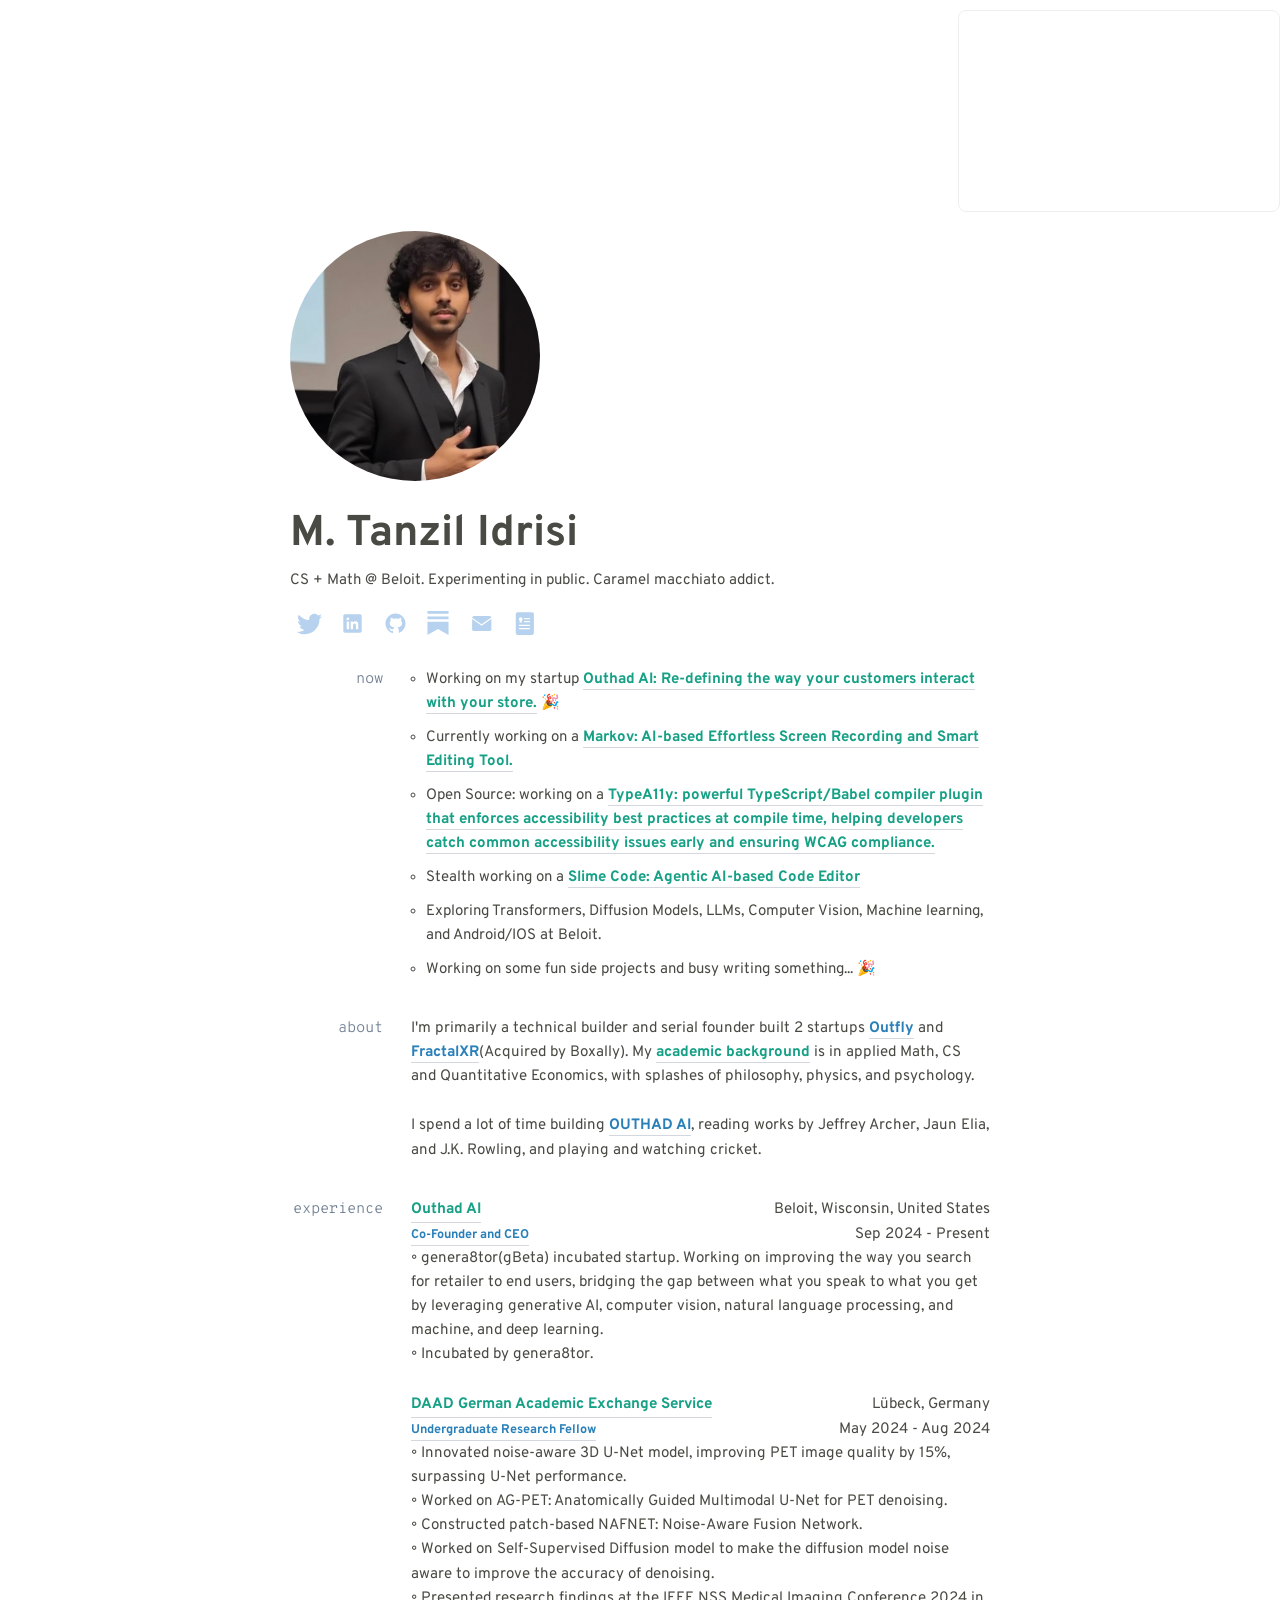
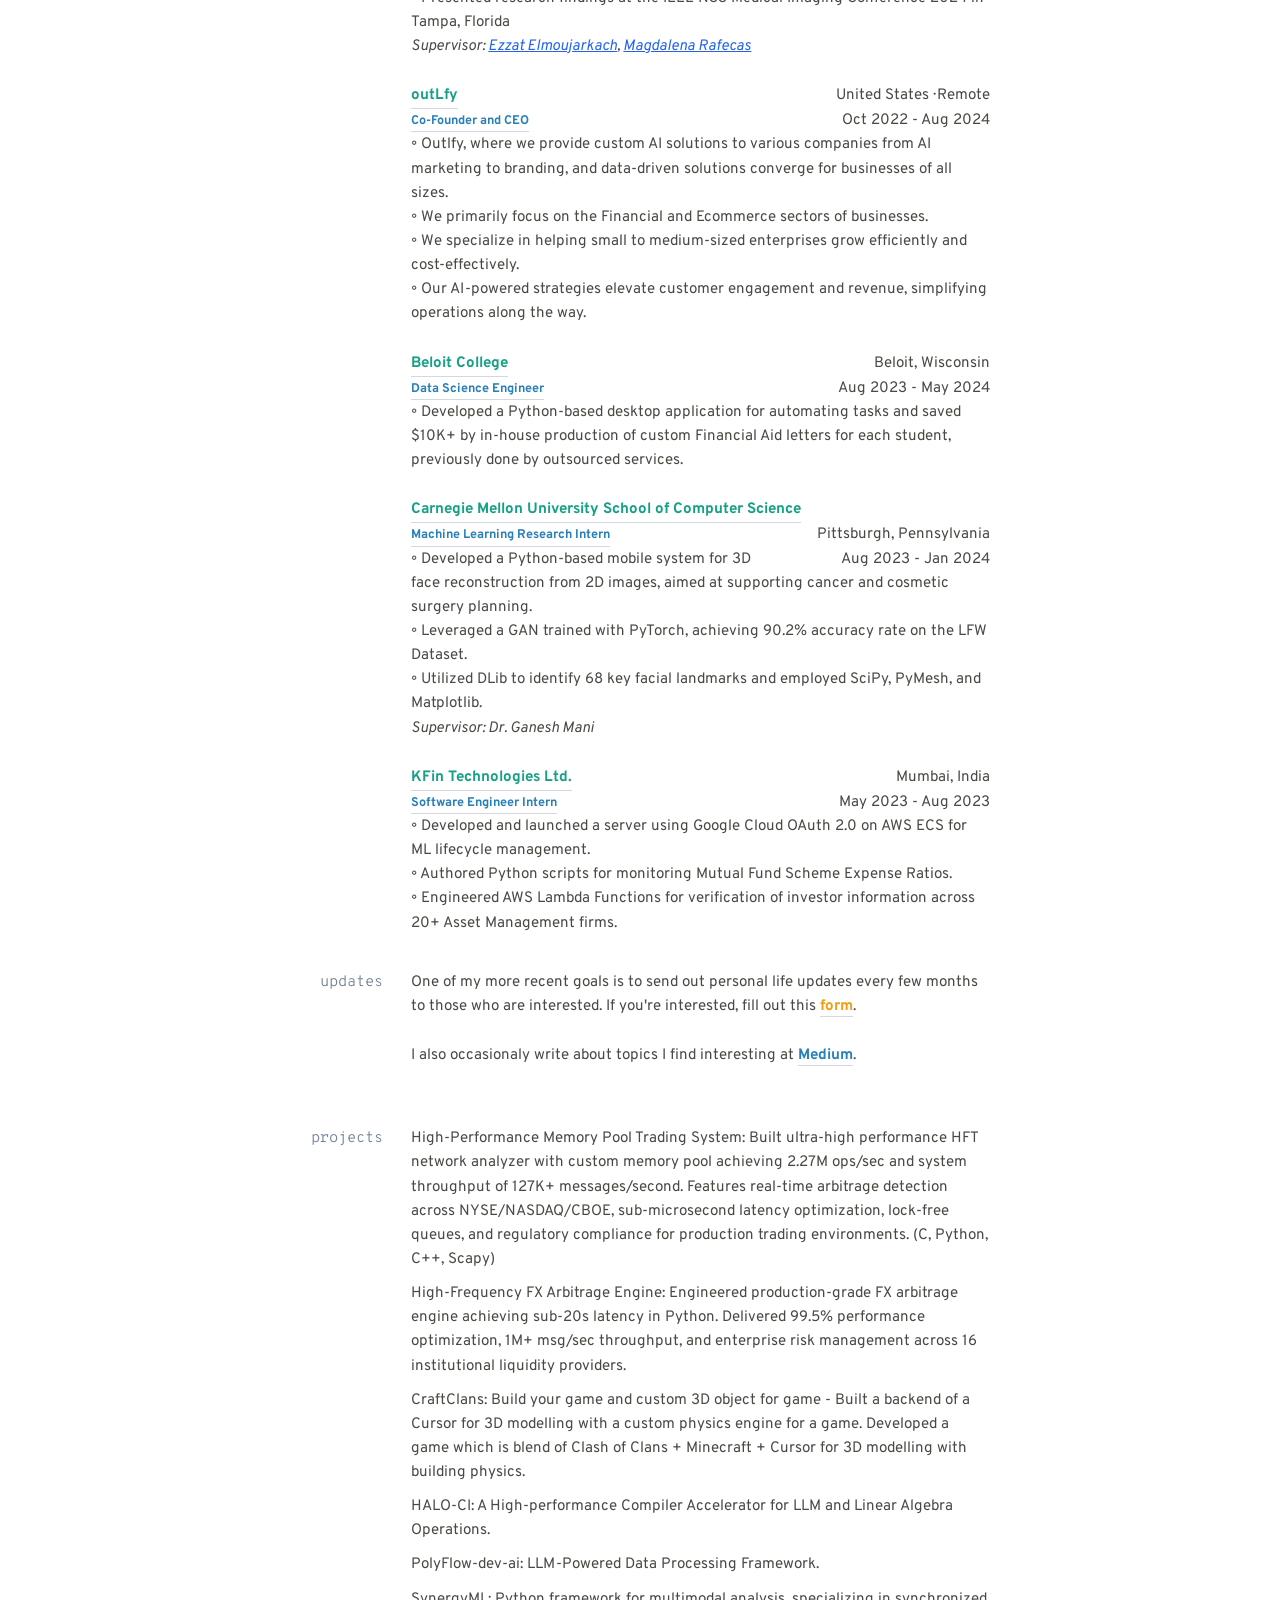
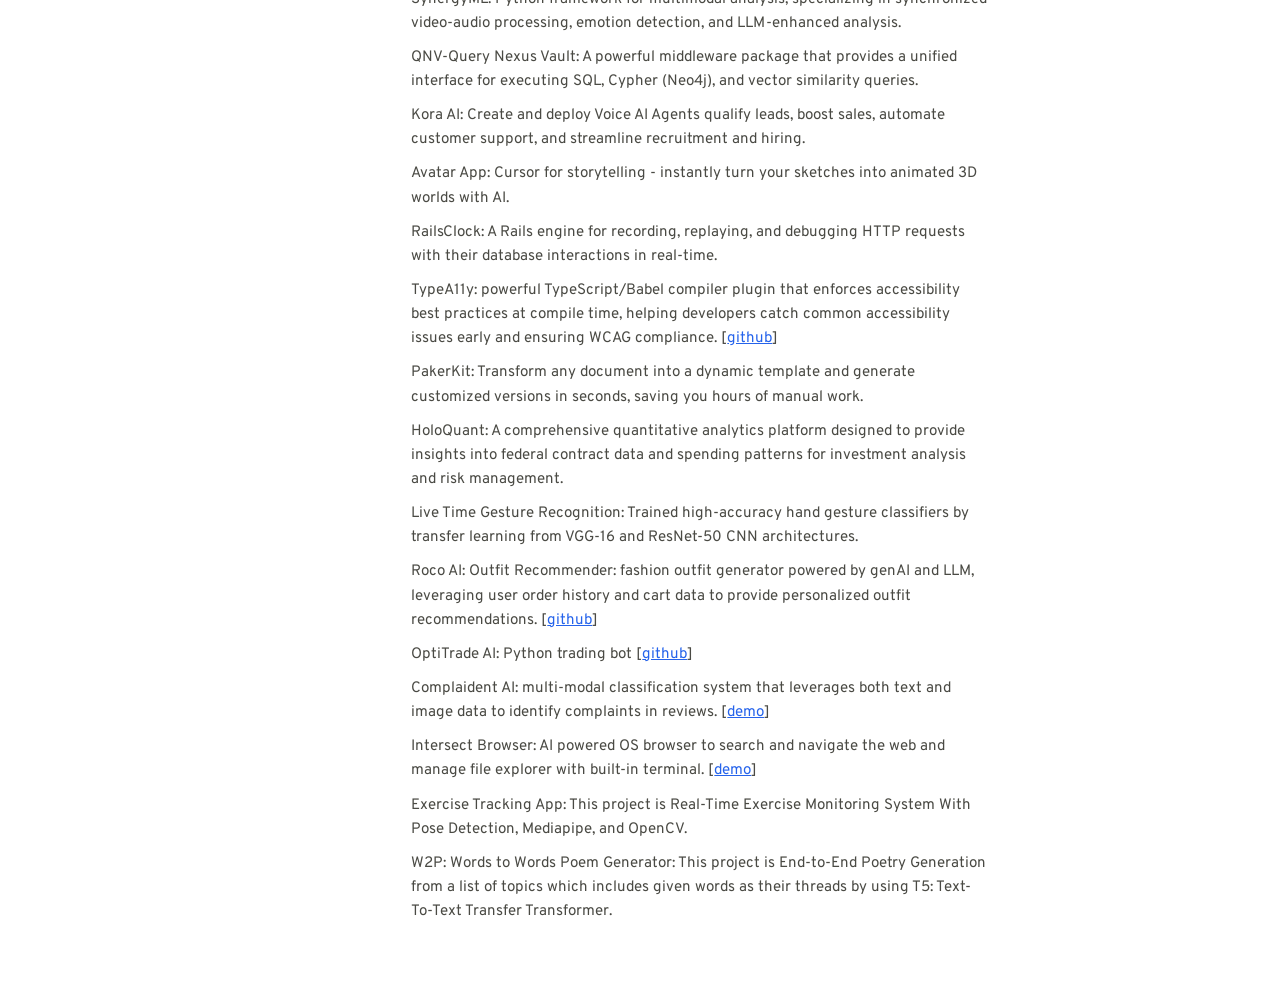
==== commit 8ad1aa98: "Update the project" ====
--- a/index.html
+++ b/index.html
@@ -74,11 +74,19 @@
 
 <body>
 
+<div class="header" style="position: sticky; top: 0; z-index: 100; background-color: transparent; padding: 10px 0;">
+    <div style="display: flex; justify-content: flex-end; align-items: flex-start; width: 100%;">
+        <div style="flex-shrink: 0;">
+            <iframe src="https://tanzilidrisi.substack.com/embed" width="320" height="200" style="border:1px solid #EEE; background:white; border-radius: 8px;" frameborder="0" scrolling="no"></iframe>
+        </div>
+    </div>
+</div>
+
     <!-- Add your site or application content here -->
     <div class="container">
 
 
-        <img src="image3.png" style="width: 250px; height: 250px; padding-top: 50px; border-radius: 50%; object-fit: cover;" id="profile">
+        <img src="image3.png" style="width: 250px; height: 250px; padding-top: -20px; border-radius: 50%; object-fit: cover;" id="profile">
         <!-- <img src="image3.png" id="profile"> -->
 
 
@@ -446,6 +454,63 @@
         <div class="row personal-elem">
             <div class="two columns tag">projects</div>
             <div class="ten columns">
+                
+                <div class="row project">
+                    <div class="twelve columns">High-Performance Memory Pool Trading System: Built ultra-high performance HFT network analyzer with custom memory pool achieving 2.27M ops/sec and system throughput of 127K+ messages/second. Features real-time arbitrage detection across NYSE/NASDAQ/CBOE, sub-microsecond latency optimization, lock-free queues, and regulatory compliance for production trading environments. (C, Python, C++, Scapy)
+                    </div>
+                </div>
+                <div class="row project">
+                    <div class="twelve columns">High-Frequency FX Arbitrage Engine: Engineered production-grade FX arbitrage engine achieving sub-20s latency in Python. Delivered 99.5% performance optimization, 1M+ msg/sec throughput, and enterprise risk management across 16 institutional liquidity providers.
+                    </div>
+                </div>
+                <div class="row project">
+                    <div class="twelve columns">CraftClans: Build your game and custom 3D object for game - Built a backend of a Cursor for 3D modelling with a custom physics engine for a game. Developed a game which is blend of Clash of Clans + Minecraft + Cursor for 3D modelling with building physics.
+                    </div>
+                </div>
+                <div class="row project">
+                    <div class="twelve columns">HALO-CI: A High-performance Compiler Accelerator for LLM and Linear Algebra Operations.
+                    </div>
+                </div>
+                <div class="row project">
+                    <div class="twelve columns">PolyFlow-dev-ai: LLM-Powered Data Processing Framework.
+                    </div>
+                </div>
+                <div class="row project">
+                    <div class="twelve columns">SynergyML: Python framework for multimodal analysis, specializing in synchronized video-audio processing, emotion detection, and LLM-enhanced analysis.
+                    </div>
+                </div>
+                <div class="row project">
+                    <div class="twelve columns">QNV-Query Nexus Vault: A powerful middleware package that provides a unified interface for executing SQL, Cypher (Neo4j), and vector similarity queries.
+                    </div>
+                </div>
+                <div class="row project">
+                    <div class="twelve columns">Kora AI: Create and deploy Voice AI Agents qualify leads, boost sales, automate customer support, and streamline recruitment and hiring.
+                    </div>
+                </div>
+                <div class="row project">
+                    <div class="twelve columns">Avatar App: Cursor for storytelling - instantly turn your sketches into animated 3D worlds with AI.
+                    </div>
+                </div>
+                <div class="row project">
+                    <div class="twelve columns">RailsClock: A Rails engine for recording, replaying, and debugging HTTP requests with their database interactions in real-time.
+                    </div>
+                </div>
+                <div class="row project">
+                    <div class="twelve columns">TypeA11y: powerful TypeScript/Babel compiler plugin that enforces accessibility best practices at compile time, helping developers catch common accessibility issues early and ensuring WCAG compliance. [<a href="https://github.com/tanzil7890/TypeA11y" target="_blank">github</a>]
+                    </div>
+                </div>
+                <div class="row project">
+                    <div class="twelve columns">PakerKit: Transform any document into a dynamic template and generate customized versions in seconds, saving you hours of manual work.
+                    </div>
+                </div>
+                <div class="row project">
+                    <div class="twelve columns">HoloQuant: A comprehensive quantitative analytics platform designed to provide insights into federal contract data and spending patterns for investment analysis and risk management.
+                    </div>
+                </div>
+                <div class="row project">
+                    <div class="twelve columns">Live Time Gesture Recognition: Trained high-accuracy hand gesture classifiers by transfer learning from VGG-16 and ResNet-50 CNN architectures.
+                    </div>
+                </div>
                 <div class="row project">
                     <div class="twelve columns">Roco AI: Outfit Recommender: fashion outfit generator powered by genAI and LLM, leveraging user order
                         history and cart data to provide personalized outfit recommendations. [<a
@@ -472,21 +537,11 @@
                     </div>
                 </div>
                 <div class="row project">
-                    <div class="twelve columns">Live Time Gesture Recognition: Trained high-accuracy hand gesture classifiers by transfer learning from VGG-16 and ResNet-50 CNN architectures. <!-- [<a
-                            href="#" target="_blank">demo</a>] [<a
-                            href="#" target="_blank">github</a>] -->
-                    </div>
-                </div>
-                <div class="row project">
-                    <div class="twelve columns">Exercise Tracking App: This project is Real-Time Exercise Monitoring System With Pose Detection, Mediapipe, and OpenCV. <!-- [<a
-                            href="#" target="_blank">demo</a>] [<a
-                            href="#" target="_blank">github</a>] -->
-                    </div>
-                </div>
-                <div class="row project">
-                    <div class="twelve columns">W2P: Words to Words Poem Generator: This project is End-to-End Poetry Generation from a list of topics which includes given words as their threads by using T5: Text-To-Text Transfer Transformer. <!-- [<a
-                            href="#" target="_blank">demo</a>] [<a
-                            href="#" target="_blank">github</a>] -->
+                    <div class="twelve columns">Exercise Tracking App: This project is Real-Time Exercise Monitoring System With Pose Detection, Mediapipe, and OpenCV.
+                    </div>
+                </div>
+                <div class="row project">
+                    <div class="twelve columns">W2P: Words to Words Poem Generator: This project is End-to-End Poetry Generation from a list of topics which includes given words as their threads by using T5: Text-To-Text Transfer Transformer.
                     </div>
                 </div>
                 <!-- <div class="row project">
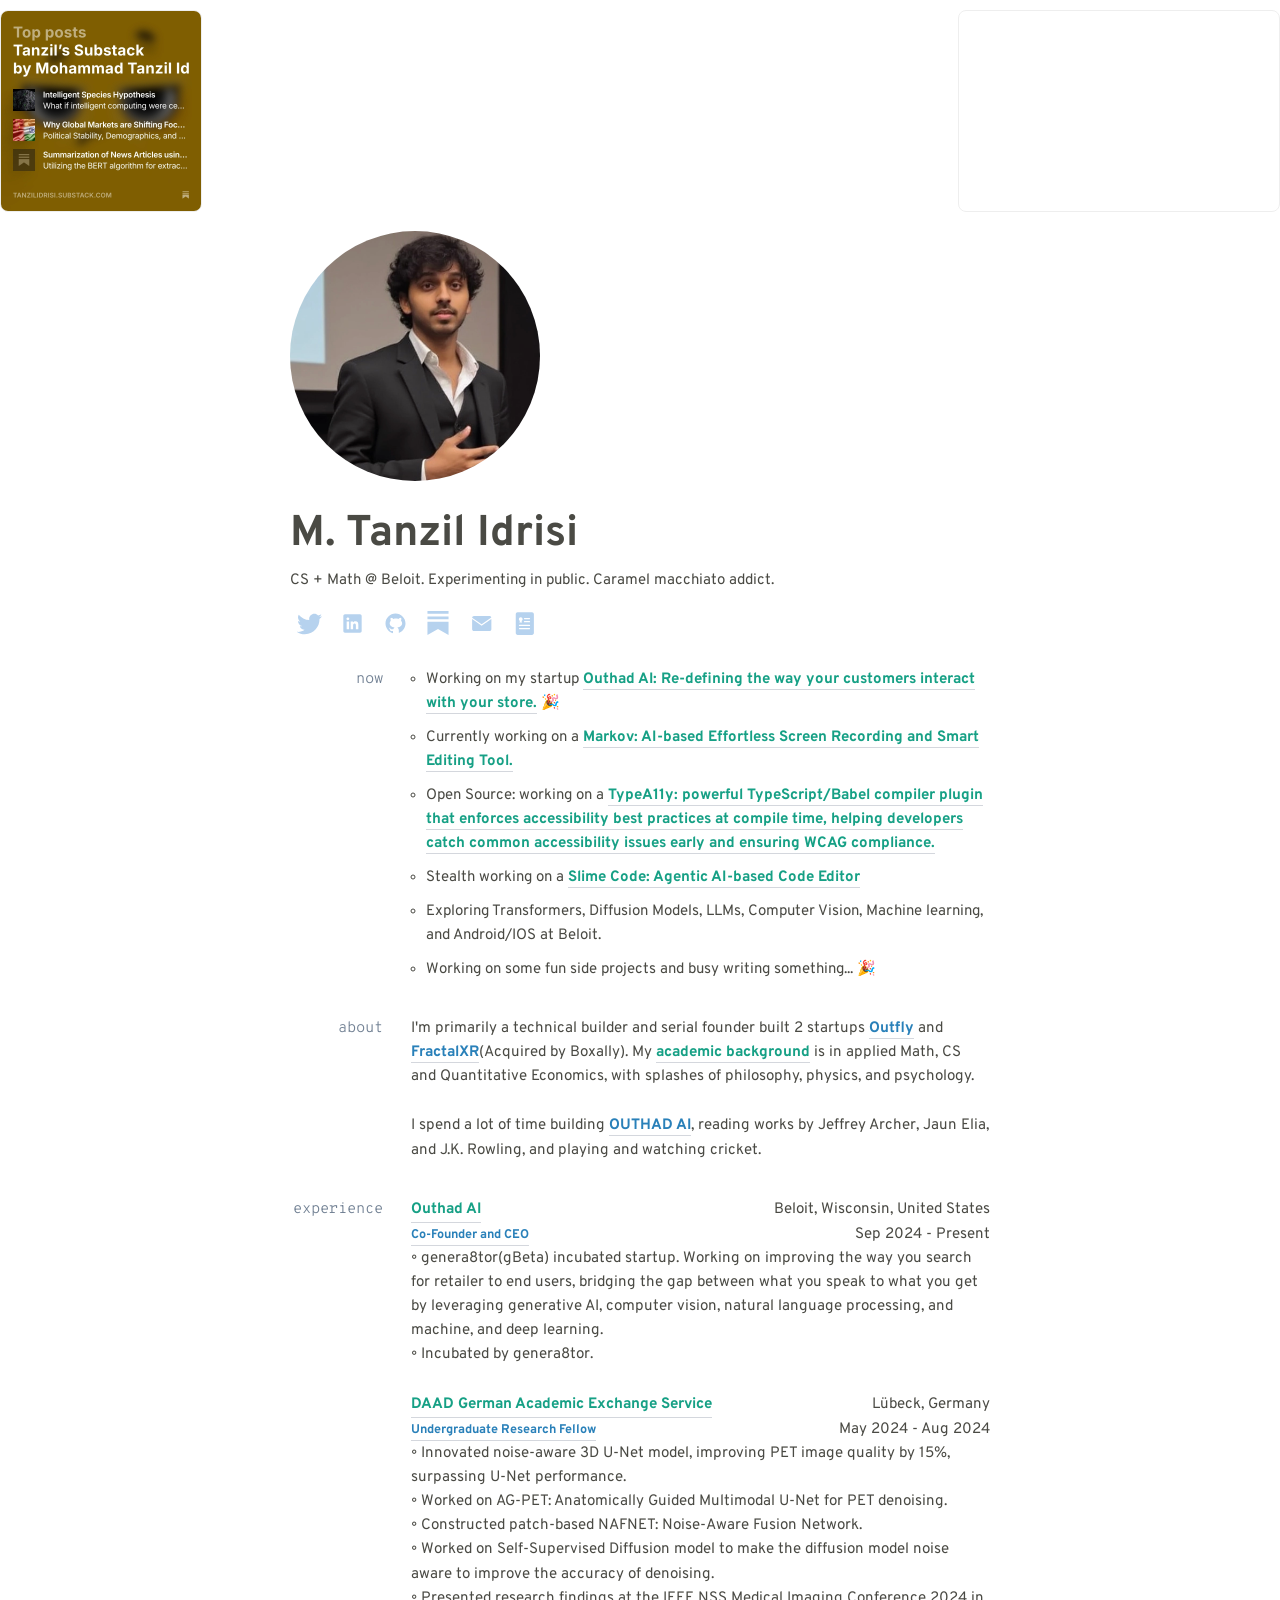
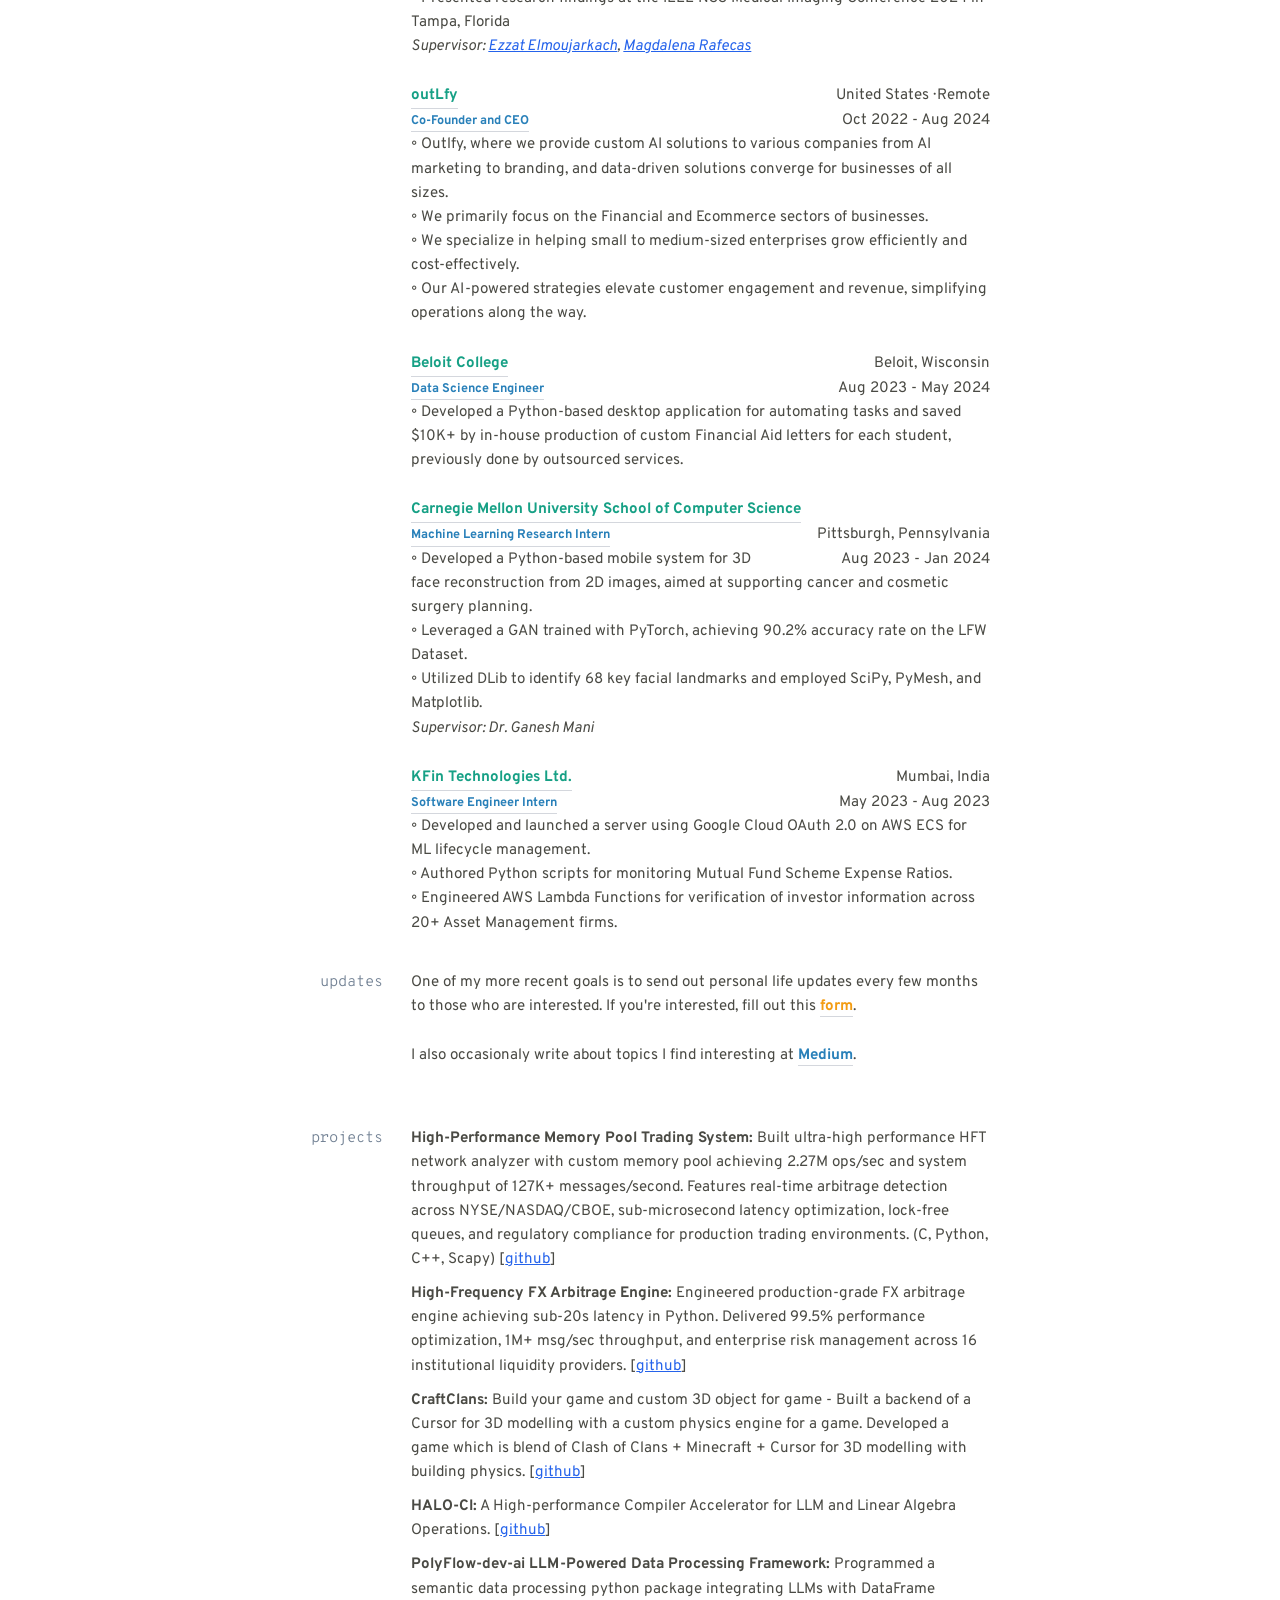
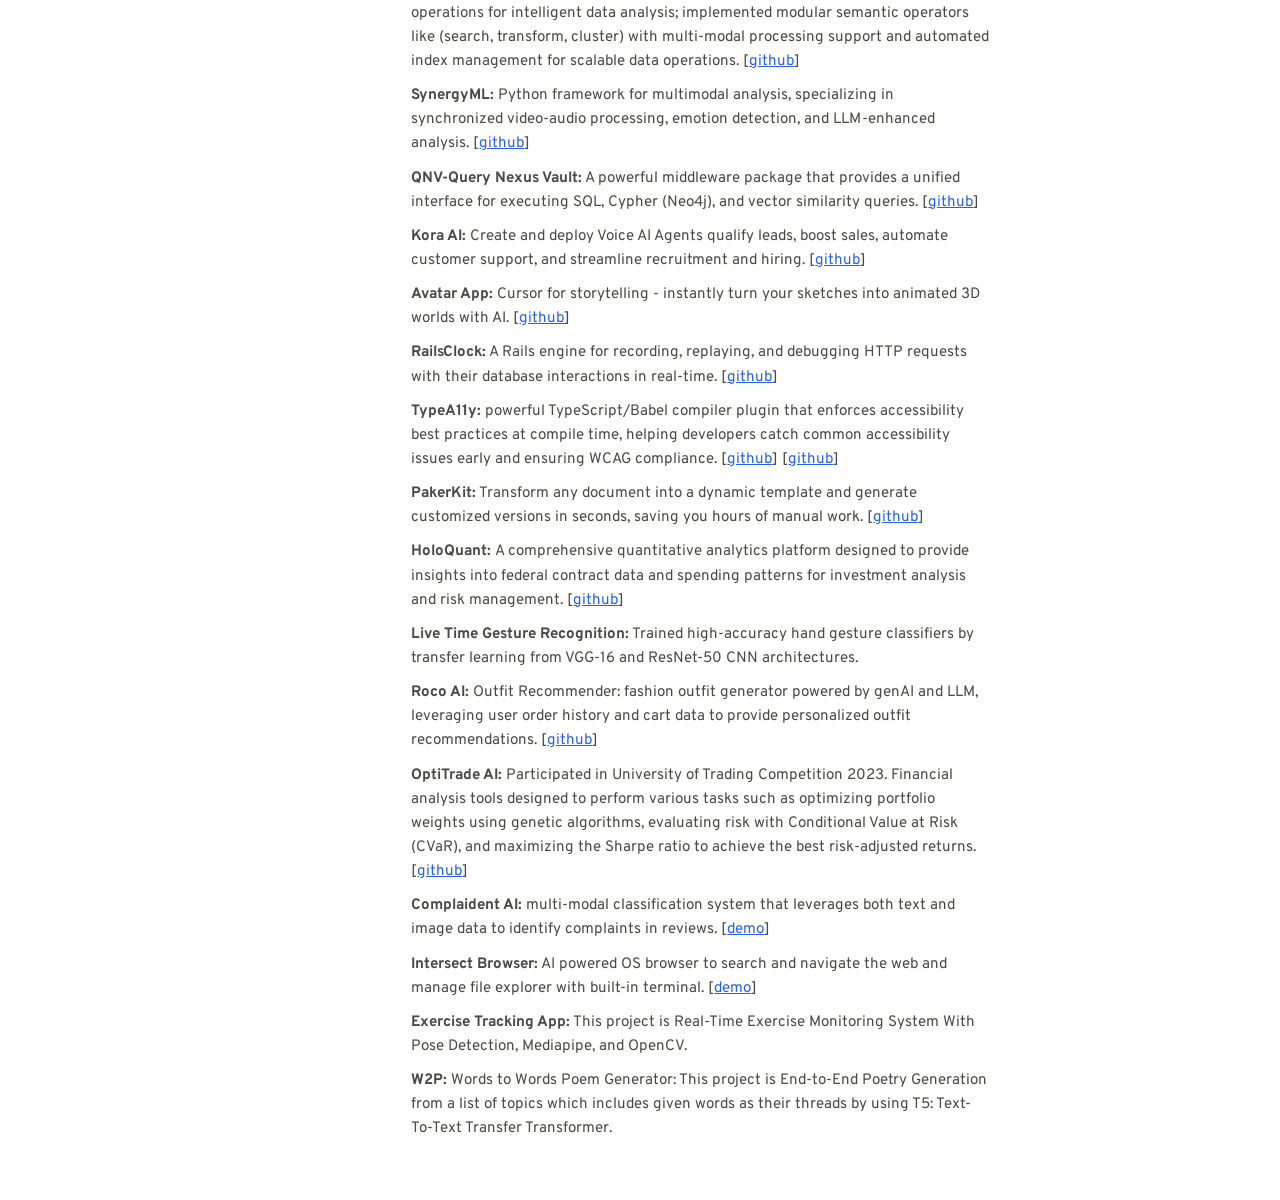
==== commit e5447b27: "made changes in the projects and the substack" ====
--- a/index.html
+++ b/index.html
@@ -75,7 +75,12 @@
 <body>
 
 <div class="header" style="position: sticky; top: 0; z-index: 100; background-color: transparent; padding: 10px 0;">
-    <div style="display: flex; justify-content: flex-end; align-items: flex-start; width: 100%;">
+    <div style="display: flex; justify-content: space-between; align-items: flex-start; width: 100%; gap: 10px;">
+        <div style="flex-shrink: 0;">
+            <a href="https://tanzilidrisi.substack.com/" target="_blank" style="text-decoration: none;">
+                <img src="substack-image.jpg" style="width: 200px; height: 200px; border-radius: 8px; object-fit: cover; border: 1px solid #EEE;" alt="Tanzil's Substack">
+            </a>
+        </div>
         <div style="flex-shrink: 0;">
             <iframe src="https://tanzilidrisi.substack.com/embed" width="320" height="200" style="border:1px solid #EEE; background:white; border-radius: 8px;" frameborder="0" scrolling="no"></iframe>
         </div>
@@ -456,92 +461,122 @@
             <div class="ten columns">
                 
                 <div class="row project">
-                    <div class="twelve columns">High-Performance Memory Pool Trading System: Built ultra-high performance HFT network analyzer with custom memory pool achieving 2.27M ops/sec and system throughput of 127K+ messages/second. Features real-time arbitrage detection across NYSE/NASDAQ/CBOE, sub-microsecond latency optimization, lock-free queues, and regulatory compliance for production trading environments. (C, Python, C++, Scapy)
-                    </div>
-                </div>
-                <div class="row project">
-                    <div class="twelve columns">High-Frequency FX Arbitrage Engine: Engineered production-grade FX arbitrage engine achieving sub-20s latency in Python. Delivered 99.5% performance optimization, 1M+ msg/sec throughput, and enterprise risk management across 16 institutional liquidity providers.
-                    </div>
-                </div>
-                <div class="row project">
-                    <div class="twelve columns">CraftClans: Build your game and custom 3D object for game - Built a backend of a Cursor for 3D modelling with a custom physics engine for a game. Developed a game which is blend of Clash of Clans + Minecraft + Cursor for 3D modelling with building physics.
-                    </div>
-                </div>
-                <div class="row project">
-                    <div class="twelve columns">HALO-CI: A High-performance Compiler Accelerator for LLM and Linear Algebra Operations.
-                    </div>
-                </div>
-                <div class="row project">
-                    <div class="twelve columns">PolyFlow-dev-ai: LLM-Powered Data Processing Framework.
-                    </div>
-                </div>
-                <div class="row project">
-                    <div class="twelve columns">SynergyML: Python framework for multimodal analysis, specializing in synchronized video-audio processing, emotion detection, and LLM-enhanced analysis.
-                    </div>
-                </div>
-                <div class="row project">
-                    <div class="twelve columns">QNV-Query Nexus Vault: A powerful middleware package that provides a unified interface for executing SQL, Cypher (Neo4j), and vector similarity queries.
-                    </div>
-                </div>
-                <div class="row project">
-                    <div class="twelve columns">Kora AI: Create and deploy Voice AI Agents qualify leads, boost sales, automate customer support, and streamline recruitment and hiring.
-                    </div>
-                </div>
-                <div class="row project">
-                    <div class="twelve columns">Avatar App: Cursor for storytelling - instantly turn your sketches into animated 3D worlds with AI.
-                    </div>
-                </div>
-                <div class="row project">
-                    <div class="twelve columns">RailsClock: A Rails engine for recording, replaying, and debugging HTTP requests with their database interactions in real-time.
-                    </div>
-                </div>
-                <div class="row project">
-                    <div class="twelve columns">TypeA11y: powerful TypeScript/Babel compiler plugin that enforces accessibility best practices at compile time, helping developers catch common accessibility issues early and ensuring WCAG compliance. [<a href="https://github.com/tanzil7890/TypeA11y" target="_blank">github</a>]
-                    </div>
-                </div>
-                <div class="row project">
-                    <div class="twelve columns">PakerKit: Transform any document into a dynamic template and generate customized versions in seconds, saving you hours of manual work.
-                    </div>
-                </div>
-                <div class="row project">
-                    <div class="twelve columns">HoloQuant: A comprehensive quantitative analytics platform designed to provide insights into federal contract data and spending patterns for investment analysis and risk management.
-                    </div>
-                </div>
-                <div class="row project">
-                    <div class="twelve columns">Live Time Gesture Recognition: Trained high-accuracy hand gesture classifiers by transfer learning from VGG-16 and ResNet-50 CNN architectures.
-                    </div>
-                </div>
-                <div class="row project">
-                    <div class="twelve columns">Roco AI: Outfit Recommender: fashion outfit generator powered by genAI and LLM, leveraging user order
+                    <div class="twelve columns"><b>High-Performance Memory Pool Trading System:</b> Built ultra-high performance HFT network analyzer with custom memory pool achieving 2.27M ops/sec and system throughput of 127K+ messages/second. Features real-time arbitrage detection across NYSE/NASDAQ/CBOE, sub-microsecond latency optimization, lock-free queues, and regulatory compliance for production trading environments. (C, Python, C++, Scapy)
+                        [<a
+                            href="https://github.com/tanzil7890/AK-Bypass-Packet-Filtering" target="_blank">github</a>]
+                    </div>
+                </div>
+                <div class="row project">
+                    <div class="twelve columns"><b>High-Frequency FX Arbitrage Engine:</b> Engineered production-grade FX arbitrage engine achieving sub-20s latency in Python. Delivered 99.5% performance optimization, 1M+ msg/sec throughput, and enterprise risk management across 16 institutional liquidity providers.
+                        [<a
+                            href="https://github.com/tanzil7890/High-Frequency-FX-Arbitrage-Engine" target="_blank">github</a>]
+                    </div>
+                </div>
+                <div class="row project">
+                    <div class="twelve columns"><b>CraftClans:</b> Build your game and custom 3D object for game - Built a backend of a Cursor for 3D modelling with a custom physics engine for a game. Developed a game which is blend of Clash of Clans + Minecraft + Cursor for 3D modelling with building physics.
+                        [<a
+                            href="https://github.com/tanzil7890/CraftClan" target="_blank">github</a>]
+                    </div>
+                </div>
+                <div class="row project">
+                    <div class="twelve columns"><b>HALO-CI:</b> A High-performance Compiler Accelerator for LLM and Linear Algebra Operations.
+                        [<a
+                            href="https://github.com/tanzil7890/HALO-CI" target="_blank">github</a>]
+                    </div>
+                </div>
+                <div class="row project">
+                    <div class="twelve columns"><b>PolyFlow-dev-ai LLM-Powered Data Processing Framework:</b> Programmed a semantic data processing python package integrating LLMs with DataFrame operations for intelligent
+                        data analysis; implemented modular semantic operators like (search, transform, cluster) with multi-modal processing
+                        support and automated index management for scalable data operations.
+                        [<a
+                            href="https://github.com/tanzil7890/polyflow-dev-ai" target="_blank">github</a>]
+                    </div>
+                </div>
+                <div class="row project">
+                    <div class="twelve columns"><b>SynergyML:</b> Python framework for multimodal analysis, specializing in synchronized video-audio processing, emotion detection, and LLM-enhanced analysis.
+                        [<a
+                            href="https://github.com/tanzil7890/synergyML" target="_blank">github</a>]
+                    </div>
+                </div>
+                <div class="row project">
+                    <div class="twelve columns"><b>QNV-Query Nexus Vault:</b> A powerful middleware package that provides a unified interface for executing SQL, Cypher (Neo4j), and vector similarity queries.
+                        [<a
+                            href="https://github.com/Outhad-Search/QNV" target="_blank">github</a>]
+                    </div>
+                </div>
+                <div class="row project">
+                    <div class="twelve columns"><b>Kora AI:</b> Create and deploy Voice AI Agents qualify leads, boost sales, automate customer support, and streamline recruitment and hiring.
+                        [<a
+                        href="https://github.com/tanzil7890/kora-ai" target="_blank">github</a>]
+                
+                    </div>
+                </div>
+                <div class="row project">
+                    <div class="twelve columns"><b>Avatar App:</b> Cursor for storytelling - instantly turn your sketches into animated 3D worlds with AI.
+                        [<a
+                        href="https://github.com/tanzil7890/AvatarApp" target="_blank">github</a>]
+                    </div>
+                </div>
+                <div class="row project">
+                    <div class="twelve columns"><b>RailsClock:</b> A Rails engine for recording, replaying, and debugging HTTP requests with their database interactions in real-time.
+                        [<a
+                        href="https://github.com/tanzil7890/RailsClock" target="_blank">github</a>]
+                        
+                    </div>
+                </div>
+                <div class="row project">
+                    <div class="twelve columns"><b>TypeA11y:</b> powerful TypeScript/Babel compiler plugin that enforces accessibility best practices at compile time, helping developers catch common accessibility issues early and ensuring WCAG compliance. [<a href="https://github.com/tanzil7890/TypeA11y" target="_blank">github</a>]
+                        [<a
+                        href="https://github.com/tanzil7890/TypeA11y"  target="_blank">github</a>]
+                    </div>
+                </div>
+                <div class="row project">
+                    <div class="twelve columns"><b>PakerKit:</b> Transform any document into a dynamic template and generate customized versions in seconds, saving you hours of manual work.
+                        [<a
+                        href="https://github.com/tanzil7890/PakerKit"  target="_blank">github</a>]
+                    </div>
+                </div>
+                <div class="row project">
+                    <div class="twelve columns"><b>HoloQuant: </b> A comprehensive quantitative analytics platform designed to provide insights into federal contract data and spending patterns for investment analysis and risk management.
+                        [<a
+                        href="https://github.com/tanzil7890/HoloQuant"  target="_blank">github</a>]
+                    </div>
+                </div>
+                <div class="row project">
+                    <div class="twelve columns"><b>Live Time Gesture Recognition:</b> Trained high-accuracy hand gesture classifiers by transfer learning from VGG-16 and ResNet-50 CNN architectures.
+                    </div>
+                </div>
+                <div class="row project">
+                    <div class="twelve columns"><b>Roco AI:</b> Outfit Recommender: fashion outfit generator powered by genAI and LLM, leveraging user order
                         history and cart data to provide personalized outfit recommendations. [<a
                             href="https://github.com/tanzil7890/Fashion_setter_genAI" target="_blank">github</a>]<!--  [<a
                             href="#" target="_blank">github</a>] -->
                     </div>
                 </div>
                 <div class="row project">
-                    <div class="twelve columns">OptiTrade AI:  Python trading bot [<a
+                    <div class="twelve columns"><b>OptiTrade AI:</b> Participated in University of Trading Competition 2023. Financial analysis tools designed to perform various tasks such as optimizing portfolio weights using genetic algorithms, evaluating risk with Conditional Value at Risk (CVaR), and maximizing the Sharpe ratio to achieve the best risk-adjusted returns. [<a
                             href="https://github.com/tanzil7890/UTC2023" target="_blank">github</a>] <!-- [<a
                             href="#" target="_blank">github</a>] -->
                     </div>
                 </div>
                 <div class="row project">
-                    <div class="twelve columns">Complaident AI:  multi-modal classification system that leverages both text and image data to identify complaints in reviews. [<a
+                    <div class="twelve columns"><b>Complaident AI: </b> multi-modal classification system that leverages both text and image data to identify complaints in reviews. [<a
                             href="https://github.com/tanzil7890/Amazon_multimodal_complaint_identification" target="_blank">demo</a>] <!-- [<a
                             href="#" target="_blank">github</a>] -->
                     </div>
                 </div>
                 <div class="row project">
-                    <div class="twelve columns">Intersect Browser: AI powered OS browser to search and navigate the web and manage file explorer with built-in terminal. [<a
+                    <div class="twelve columns"><b>Intersect Browser:</b> AI powered OS browser to search and navigate the web and manage file explorer with built-in terminal. [<a
                             href="https://github.com/tanzil7890/Intersect_browser" target="_blank">demo</a>] <!-- [<a
                             href="#" target="_blank">github</a>] -->
                     </div>
                 </div>
                 <div class="row project">
-                    <div class="twelve columns">Exercise Tracking App: This project is Real-Time Exercise Monitoring System With Pose Detection, Mediapipe, and OpenCV.
-                    </div>
-                </div>
-                <div class="row project">
-                    <div class="twelve columns">W2P: Words to Words Poem Generator: This project is End-to-End Poetry Generation from a list of topics which includes given words as their threads by using T5: Text-To-Text Transfer Transformer.
+                    <div class="twelve columns"><b>Exercise Tracking App:</b> This project is Real-Time Exercise Monitoring System With Pose Detection, Mediapipe, and OpenCV.
+                    </div>
+                </div>
+                <div class="row project">
+                    <div class="twelve columns"><b>W2P:</b> Words to Words Poem Generator: This project is End-to-End Poetry Generation from a list of topics which includes given words as their threads by using T5: Text-To-Text Transfer Transformer.
                     </div>
                 </div>
                 <!-- <div class="row project">
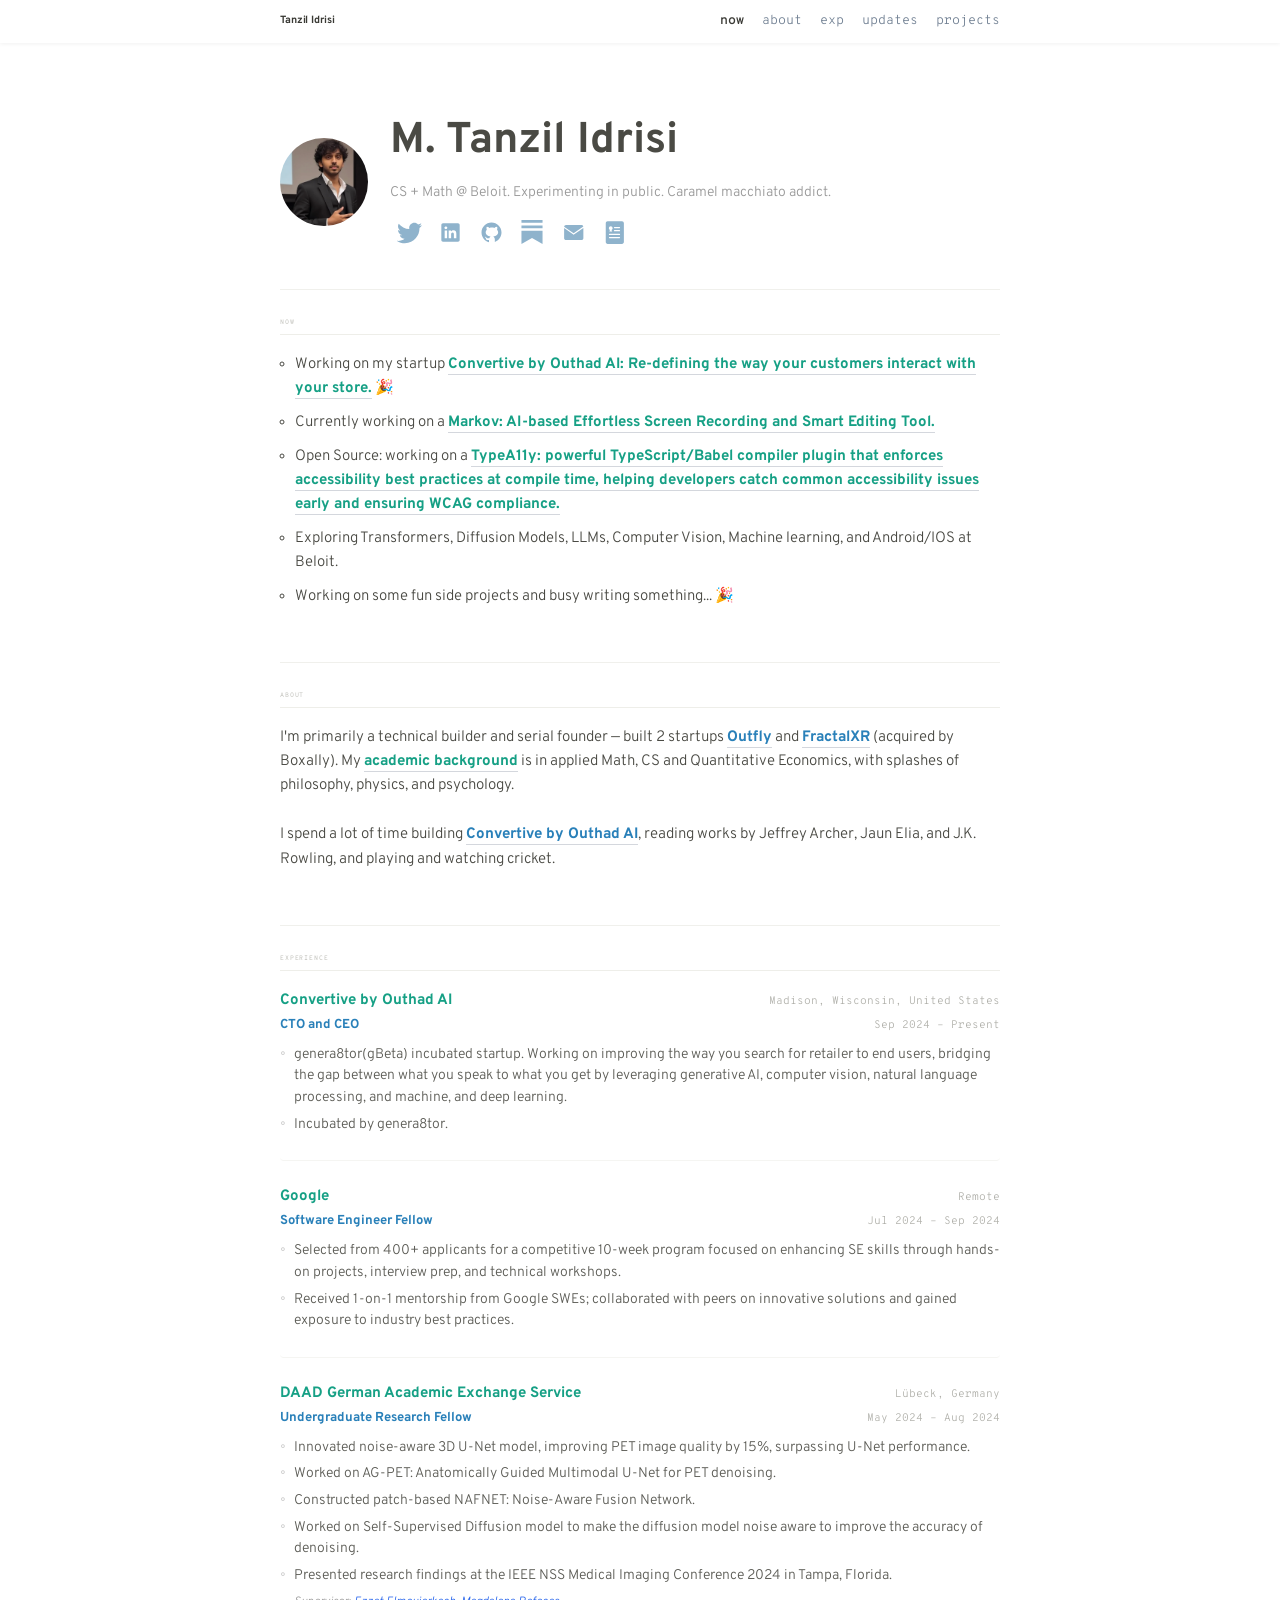
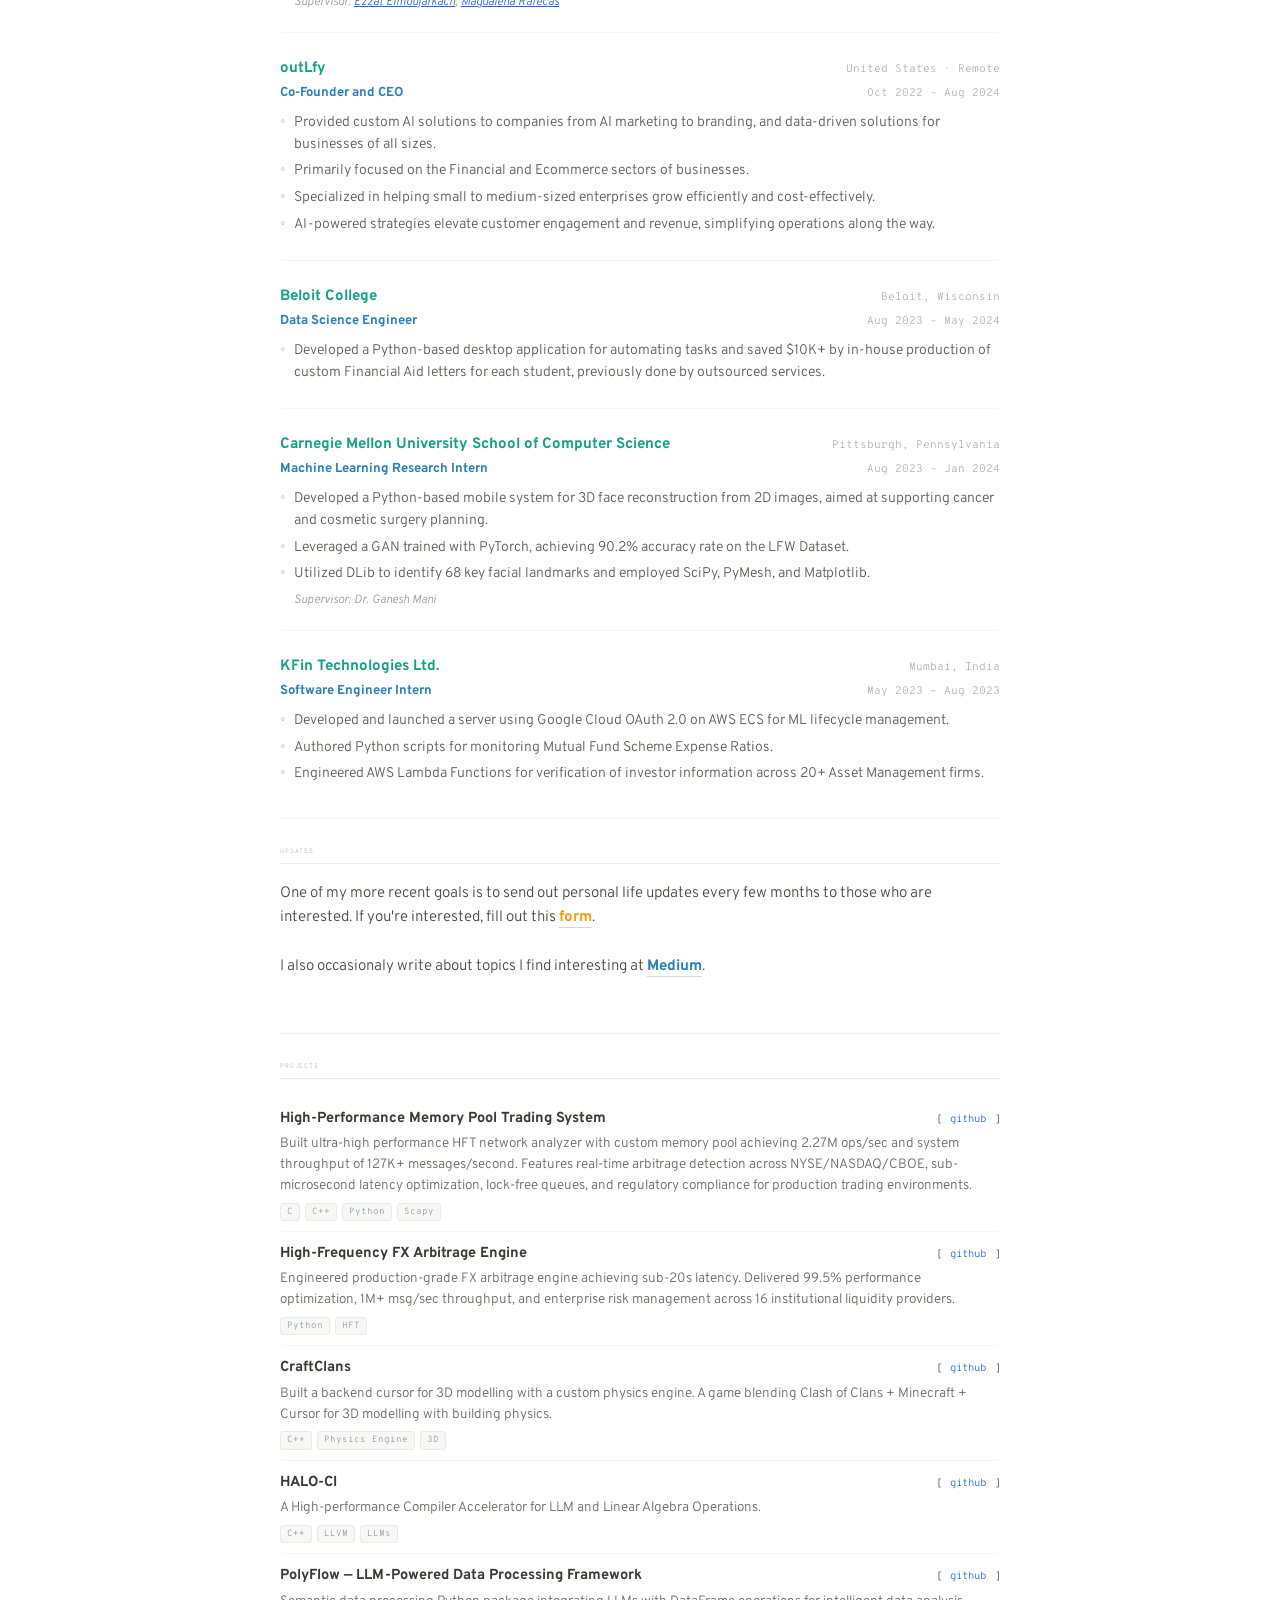
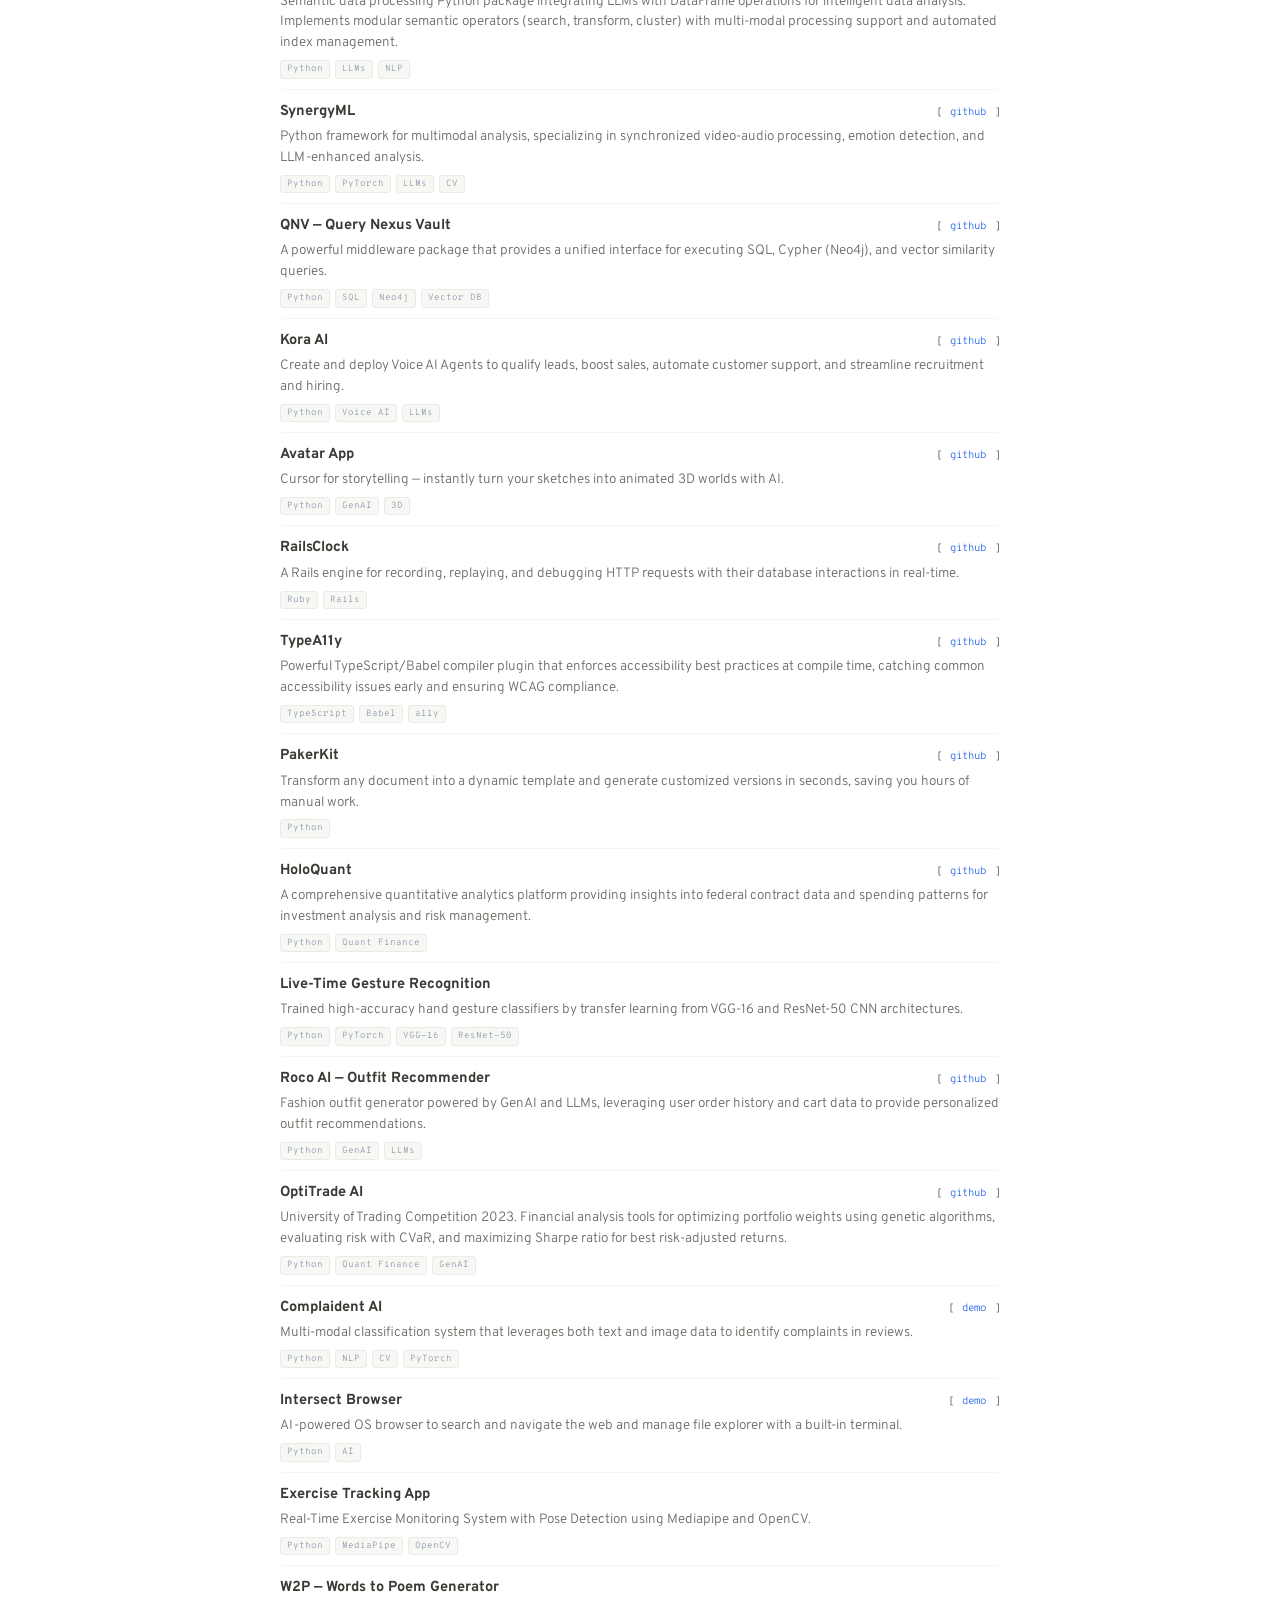
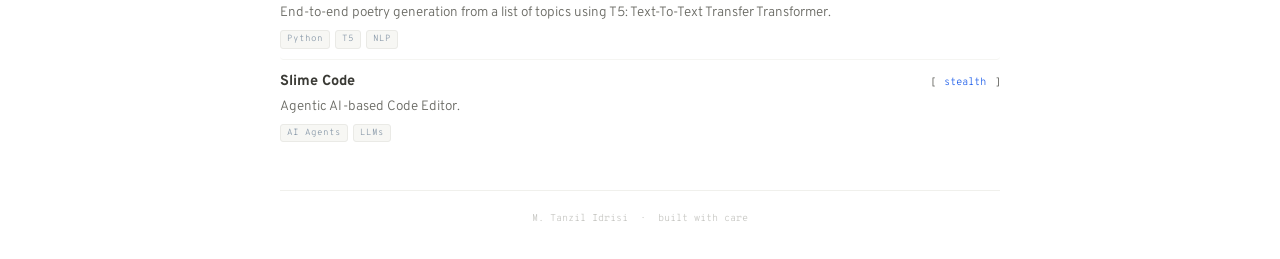
==== commit 4d9286f6: "some changes" ====
--- a/index.html
+++ b/index.html
@@ -74,32 +74,31 @@
 
 <body>
 
-<div class="header" style="position: sticky; top: 0; z-index: 100; background-color: transparent; padding: 10px 0;">
-    <div style="display: flex; justify-content: space-between; align-items: flex-start; width: 100%; gap: 10px;">
-        <div style="flex-shrink: 0;">
-            <a href="https://tanzilidrisi.substack.com/" target="_blank" style="text-decoration: none;">
-                <img src="substack-image.jpg" style="width: 200px; height: 200px; border-radius: 8px; object-fit: cover; border: 1px solid #EEE;" alt="Tanzil's Substack">
-            </a>
+<div class="header" style="position: sticky; top: 0; z-index: 100; background-color: white; padding: 0; box-shadow: 0 1px 4px rgba(0,0,0,0.06);">
+    <nav class="site-nav">
+        <a href="/" class="nav-name">Tanzil Idrisi</a>
+        <div class="nav-links">
+            <a href="#now" class="nav-link">now</a>
+            <a href="#about" class="nav-link">about</a>
+            <a href="#experience" class="nav-link">exp</a>
+            <a href="#updates" class="nav-link">updates</a>
+            <a href="#projects" class="nav-link">projects</a>
         </div>
-        <div style="flex-shrink: 0;">
-            <iframe src="https://tanzilidrisi.substack.com/embed" width="320" height="200" style="border:1px solid #EEE; background:white; border-radius: 8px;" frameborder="0" scrolling="no"></iframe>
-        </div>
-    </div>
+    </nav>
 </div>
 
+
+
     <!-- Add your site or application content here -->
-    <div class="container">
-
-
-        <img src="image3.png" style="width: 250px; height: 250px; padding-top: -20px; border-radius: 50%; object-fit: cover;" id="profile">
-        <!-- <img src="image3.png" id="profile"> -->
-
-
-
-        <div class="header">
+    <div class="container" style="padding-top: 40px;">
+
+
+        <div class="profile-section">
+        <img src="image3.png" class="profile-photo" id="profile">
+
+        <div class="profile-info">
             <p class="name">M. Tanzil Idrisi</p>
-            <p style="margin-bottom: 15px;">CS + Math @ Beloit. Experimenting in public. Caramel macchiato addict.
-            </p>
+            <p class="bio-text">CS + Math @ Beloit. Experimenting in public. Caramel macchiato addict.</p>
             <!-- <div class="news">Hello! Welcome to my corner of the internet :)</div> -->
             <div class="connect">
                 <a href="https://twitter.com/TanzilIdrisi_" style="text-decoration: none;">
@@ -161,128 +160,147 @@
 
             </div>
         </div>
+        </div><!-- /.profile-section -->
 
         <!-- CURRENTLY -->
-        <div class="row personal-elem">
-            <div class="two columns tag">now</div>
-            <div class="ten columns">
-                <ul class="list">
-                    <li>Working on my startup <a href="https://www.producthunt.com/posts/outhad" class="link highlight-g" target="_blank">Outhad AI: Re-defining the way your customers interact with your store.</a> 🎉</li>
-                    <li>Currently working on a <a href="https://www.producthunt.com/posts/markov-beta-release" class="link highlight-g" target="_blank">Markov: AI-based Effortless Screen Recording and Smart Editing Tool.</a></li>
-                    <li>Open Source: working on a <a href="https://github.com/tanzil7890/TypeA11y" class="link highlight-g" target="_blank">TypeA11y: powerful TypeScript/Babel compiler plugin that enforces accessibility best practices at compile time, helping developers catch common accessibility issues early and ensuring WCAG compliance.</a></li>
-                    <li>Stealth working on a <a href="#" class="link highlight-g" id="slimeCodeLink">Slime Code: Agentic AI-based Code Editor</a></li>
-                    <li>Exploring Transformers, Diffusion Models, LLMs, Computer Vision, Machine learning, and Android/IOS at Beloit.</li>
-                    <li>Working on some fun side projects and busy writing something... 🎉</li>
-                </ul>
-            </div>
-        </div>
+        <section class="site-section" id="now">
+            <h2 class="section-label">Now</h2>
+            <ul class="list">
+                <li>Working on my startup <a href="https://www.producthunt.com/posts/outhad" class="link highlight-g" target="_blank">Convertive by Outhad AI: Re-defining the way your customers interact with your store.</a> 🎉</li>
+                <li>Currently working on a <a href="https://www.producthunt.com/posts/markov-beta-release" class="link highlight-g" target="_blank">Markov: AI-based Effortless Screen Recording and Smart Editing Tool.</a></li>
+                <li>Open Source: working on a <a href="https://github.com/tanzil7890/TypeA11y" class="link highlight-g" target="_blank">TypeA11y: powerful TypeScript/Babel compiler plugin that enforces accessibility best practices at compile time, helping developers catch common accessibility issues early and ensuring WCAG compliance.</a></li>
+                <!-- <li>Stealth working on a <a href="#" class="link highlight-g" id="slimeCodeLink">Slime Code: Agentic AI-based Code Editor</a></li> -->
+                <li>Exploring Transformers, Diffusion Models, LLMs, Computer Vision, Machine learning, and Android/IOS at Beloit.</li>
+                <li>Working on some fun side projects and busy writing something... 🎉</li>
+            </ul>
+        </section>
 
         <!-- ABOUT -->
-        <div class="row personal-elem">
-            <div class="two columns tag">about</div>
-            <div class="ten columns">
-                <p>I'm primarily a technical builder and serial founder built 2 startups <a href="https://outlfy.com/" class="link highlight-b">Outfly</a> and <a href="https://tanzilidrisi68.medium.com/boxally-bought-my-farctalxr-788a7985e15f" class="link highlight-b">FractalXR</a>(Acquired by Boxally). My <a
-                        href="#" class="link highlight-g">academic background</a>
-                    is in applied Math, CS and Quantitative Economics, with splashes of philosophy, physics, and
-                    psychology.</p>
-
-                <p>I spend a lot of time building 
-                    <a href="https://outhad.com/" class="link highlight-b">OUTHAD AI</a>, reading works by Jeffrey Archer, Jaun Elia, and J.K. Rowling, and playing and watching cricket.</p>
-                <!--      href="#" class="link highlight-p">Friends and Family</a>. -->
-                <!-- <p>Things I'm thinking about:</p>
-                <ul class="list" style="margin-top: -20px; padding-left: 30px;">
-                    <li><b>The unbundling of finance 💰.</b> How can we use software to make financial instruments more
-                        accessible? What kinds of e-commerce and payment tools are needed to help mom and pop shops keep
-                        up with large enterprises? </li>
-                    <li><b>Manufacturing and industry 🛠️.</b> What does the factory of the future look like? How can we
-                        modernize our decaying industries and equip workers with a 21st century toolbelt?</li>
-                    <li><b>Data infrastructure 📈.</b> As the amount of data in the world continues to explode, how can
-                        we
-                        increase developer productivity and improve the building blocks of the internet, like
-                        search, messaging, and personalized content? </li>
-                </ul> -->
-                <!-- <p>In my free time, I enjoy <a href="#" class="link highlight-y">tearing
-                        apart longform essays</a>, practicing photography, playing
-                    ultimate
-                    frisbee,
-                    and defying gravity (by lifting heavy weights).</p> -->
-            </div>
-        </div>
+        <section class="site-section" id="about">
+            <h2 class="section-label">About</h2>
+            <p>I'm primarily a technical builder and serial founder — built 2 startups <a href="https://outlfy.com/" class="link highlight-b">Outfly</a> and <a href="https://tanzilidrisi68.medium.com/boxally-bought-my-farctalxr-788a7985e15f" class="link highlight-b">FractalXR</a> (acquired by Boxally). My <a href="#" class="link highlight-g">academic background</a> is in applied Math, CS and Quantitative Economics, with splashes of philosophy, physics, and psychology.</p>
+            <p>I spend a lot of time building <a href="https://tryconvertive.com/" class="link highlight-b">Convertive by Outhad AI</a>, reading works by Jeffrey Archer, Jaun Elia, and J.K. Rowling, and playing and watching cricket.</p>
+        </section>
         
         <!-- Experience -->
-        <div class="row personal-elem">
-            <div class="two columns tag">experience</div>
-            <div class="ten columns">
-                <p> <a style="display: inline-block;" class="link highlight-g">Outhad AI</a> 
-                    <span style="text-align: right; float: right;width: 40%;">Beloit, Wisconsin, United States</span><br>
-                    <a style="display: inline-block; font-size:smaller;" class="link highlight-b">Co-Founder and CEO</a> 
-                    <span style="text-align: right; float: right;width: 40%;">Sep 2024 - Present</span><br>
-                    ◦ genera8tor(gBeta) incubated startup. Working on improving the way you search for retailer to end users, bridging the gap between what you speak to what you get by leveraging generative AI, computer vision, natural language processing, and machine, and deep learning.<br>
-                    ◦ Incubated by genera8tor.</p>
-
-                <p> <a style="display: inline-block;" class="link highlight-g">DAAD German Academic Exchange Service</a> 
-                    <span style="text-align: right; float: right;width: 40%;">Lübeck, Germany</span><br>
-                    <a style="display: inline-block; font-size:smaller;" class="link highlight-b">Undergraduate Research Fellow</a> 
-                    <span style="text-align: right; float: right;width: 40%;">May 2024 - Aug 2024</span><br>
-                    ◦ Innovated noise-aware 3D U-Net model, improving PET image quality by 15%, surpassing U-Net performance.<br>
-                    ◦ Worked on AG-PET: Anatomically Guided Multimodal U-Net for PET denoising.<br>
-                    ◦ Constructed patch-based NAFNET: Noise-Aware Fusion Network.<br>
-                    ◦ Worked on Self-Supervised Diffusion model to make the diffusion model noise aware to improve the accuracy of denoising.<br>
-                    ◦ Presented research findings at the IEEE NSS Medical Imaging Conference 2024 in Tampa, Florida <br>
-                    <span style="font-style: italic;">Supervisor: <a href="https://www.imt.uni-luebeck.de/institute/staff/ezzat-elmoujarkach" target="_blank">Ezzat Elmoujarkach</a>, <a href="https://www.imt.uni-luebeck.de/institute/staff/magdalena-rafecas" target="_blank">Magdalena Rafecas</a></span>
-                </p>
-                    
-
-                <p> <a style="display: inline-block;" class="link highlight-g">outLfy</a> 
-                    <span style="text-align: right; float: right;width: 40%;">United States · Remote</span><br>
-                    <a style="display: inline-block; font-size:smaller;" class="link highlight-b">Co-Founder and CEO</a> 
-                    <span style="text-align: right; float: right;width: 40%;">Oct 2022 - Aug 2024</span><br>
-                    ◦ Outlfy, where we provide custom AI solutions to various companies from AI marketing to branding, and data-driven solutions converge for businesses of all sizes.<br>
-                    ◦ We primarily focus on the Financial and Ecommerce sectors of businesses.<br>
-                    ◦ We specialize in helping small to medium-sized enterprises grow efficiently and cost-effectively.<br>
-                    ◦ Our AI-powered strategies elevate customer engagement and revenue, simplifying operations along the way.</p>
-
-                <p> <a style="display: inline-block;" class="link highlight-g">Beloit College</a> 
-                    <span style="text-align: right; float: right;width: 40%;">Beloit, Wisconsin</span><br>
-                    <a style="display: inline-block; font-size:smaller;" class="link highlight-b">Data Science Engineer</a> 
-                    <span style="text-align: right; float: right;width: 40%;">Aug 2023 - May 2024</span><br>
-                    ◦ Developed a Python-based desktop application for automating tasks and saved $10K+ by in-house production of custom Financial Aid letters for each student, previously done by outsourced services.</p>
-
-                <p> <a style="display: inline-block;" class="link highlight-g">Carnegie Mellon University School of Computer Science</a> 
-                    <span style="text-align: right; float: right;width: 40%;">Pittsburgh, Pennsylvania</span><br>
-                    <a style="display: inline-block; font-size:smaller;" class="link highlight-b">Machine Learning Research Intern</a> 
-                    <span style="text-align: right; float: right;width: 40%;">Aug 2023 - Jan 2024</span><br>
-                    ◦ Developed a Python-based mobile system for 3D face reconstruction from 2D images, aimed at supporting cancer and cosmetic surgery planning.<br>
-                    ◦ Leveraged a GAN trained with PyTorch, achieving 90.2% accuracy rate on the LFW Dataset.<br>
-                    ◦ Utilized DLib to identify 68 key facial landmarks and employed SciPy, PyMesh, and Matplotlib.<br>
-                    <span style="font-style: italic;">Supervisor: Dr. Ganesh Mani</span></p>
-
-                <p> <a style="display: inline-block;" class="link highlight-g">KFin Technologies Ltd.</a> 
-                    <span style="text-align: right; float: right;width: 40%;">Mumbai, India</span><br>
-                    <a style="display: inline-block; font-size:smaller;" class="link highlight-b">Software Engineer Intern</a> 
-                    <span style="text-align: right; float: right;width: 40%;">May 2023 - Aug 2023</span><br>
-                    ◦ Developed and launched a server using Google Cloud OAuth 2.0 on AWS ECS for ML lifecycle management.<br>
-                    ◦ Authored Python scripts for monitoring Mutual Fund Scheme Expense Ratios.<br>
-                    ◦ Engineered AWS Lambda Functions for verification of investor information across 20+ Asset Management firms.</p>
-
-               <!--  <p> <a style="display: inline-block;" class="link highlight-g">Franklin Templeton</a> 
-                    <span style="text-align: right; float: right;width: 40%;">Remote</span><br>
-                    <a style="display: inline-block; font-size:smaller;" class="link highlight-b">Data Science Intern</a> 
-                    <span style="text-align: right; float: right;width: 40%;">Feb 2022 - Jul 2022</span><br>
-                    ◦ Extracted Price and Discount Margin from Color, merged and updated BWiC data.<br>
-                    ◦ Developed robust web scraper for inventory emails with daily database updates.<br>
-                    ◦ Created Relevancy Detection Module using AlBERT model with 93% accuracy.</p> -->
-
-               <!--  <p> <a style="display: inline-block;" class="link highlight-g">Tars</a> 
-                    <span style="text-align: right; float: right;width: 40%;">Remote</span><br>
-                    <a style="display: inline-block; font-size:smaller;" class="link highlight-b">Full Stack Developer</a> 
-                    <span style="text-align: right; float: right;width: 40%;">Aug 2021 - Jan 2022</span><br>
-                    ◦ Developed Admin Panel using NodeJS React to improve customer support.<br>
-                    ◦ Worked on MongoDB database synchronization and containerization with Docker.<br>
-                    ◦ Streamlined API documentation process, reducing creation time by 60%.</p> -->
-            </div>
-        </div>
-       
+        <section class="site-section" id="experience">
+            <h2 class="section-label">Experience</h2>
+
+                <div class="exp-entry">
+                    <div class="exp-header">
+                        <span class="exp-org highlight-g">Convertive by Outhad AI</span>
+                        <span class="exp-location">Madison, Wisconsin, United States</span>
+                    </div>
+                    <div class="exp-role-row">
+                        <span class="exp-role highlight-b">CTO and CEO</span>
+                        <span class="exp-dates">Sep 2024 – Present</span>
+                    </div>
+                    <ul class="exp-bullets">
+                        <li>genera8tor(gBeta) incubated startup. Working on improving the way you search for retailer to end users, bridging the gap between what you speak to what you get by leveraging generative AI, computer vision, natural language processing, and machine, and deep learning.</li>
+                        <li>Incubated by genera8tor.</li>
+                    </ul>
+                </div>
+
+                <div class="exp-entry">
+                    <div class="exp-header">
+                        <span class="exp-org highlight-g">Google</span>
+                        <span class="exp-location">Remote</span>
+                    </div>
+                    <div class="exp-role-row">
+                        <span class="exp-role highlight-b">Software Engineer Fellow </span>
+                        <span class="exp-dates">Jul 2024 – Sep 2024</span>
+                    </div>
+                    <ul class="exp-bullets">
+                        <li>Selected from 400+ applicants for a competitive 10-week program focused on enhancing SE skills through hands-on projects, interview prep, and technical workshops.</li>
+                        <li>Received 1-on-1 mentorship from Google SWEs; collaborated with peers on innovative solutions and gained exposure to industry best practices.</li>
+                    </ul>
+                </div>
+
+                <div class="exp-entry">
+                    <div class="exp-header">
+                        <span class="exp-org highlight-g">DAAD German Academic Exchange Service</span>
+                        <span class="exp-location">Lübeck, Germany</span>
+                    </div>
+                    <div class="exp-role-row">
+                        <span class="exp-role highlight-b">Undergraduate Research Fellow</span>
+                        <span class="exp-dates">May 2024 – Aug 2024</span>
+                    </div>
+                    <ul class="exp-bullets">
+                        <li>Innovated noise-aware 3D U-Net model, improving PET image quality by 15%, surpassing U-Net performance.</li>
+                        <li>Worked on AG-PET: Anatomically Guided Multimodal U-Net for PET denoising.</li>
+                        <li>Constructed patch-based NAFNET: Noise-Aware Fusion Network.</li>
+                        <li>Worked on Self-Supervised Diffusion model to make the diffusion model noise aware to improve the accuracy of denoising.</li>
+                        <li>Presented research findings at the IEEE NSS Medical Imaging Conference 2024 in Tampa, Florida.</li>
+                    </ul>
+                    <p class="exp-note">Supervisor: <a href="https://www.imt.uni-luebeck.de/institute/staff/ezzat-elmoujarkach" target="_blank">Ezzat Elmoujarkach</a>, <a href="https://www.imt.uni-luebeck.de/institute/staff/magdalena-rafecas" target="_blank">Magdalena Rafecas</a></p>
+                </div>
+
+                <div class="exp-entry">
+                    <div class="exp-header">
+                        <span class="exp-org highlight-g">outLfy</span>
+                        <span class="exp-location">United States · Remote</span>
+                    </div>
+                    <div class="exp-role-row">
+                        <span class="exp-role highlight-b">Co-Founder and CEO</span>
+                        <span class="exp-dates">Oct 2022 – Aug 2024</span>
+                    </div>
+                    <ul class="exp-bullets">
+                        <li>Provided custom AI solutions to companies from AI marketing to branding, and data-driven solutions for businesses of all sizes.</li>
+                        <li>Primarily focused on the Financial and Ecommerce sectors of businesses.</li>
+                        <li>Specialized in helping small to medium-sized enterprises grow efficiently and cost-effectively.</li>
+                        <li>AI-powered strategies elevate customer engagement and revenue, simplifying operations along the way.</li>
+                    </ul>
+                </div>
+
+                <div class="exp-entry">
+                    <div class="exp-header">
+                        <span class="exp-org highlight-g">Beloit College</span>
+                        <span class="exp-location">Beloit, Wisconsin</span>
+                    </div>
+                    <div class="exp-role-row">
+                        <span class="exp-role highlight-b">Data Science Engineer</span>
+                        <span class="exp-dates">Aug 2023 – May 2024</span>
+                    </div>
+                    <ul class="exp-bullets">
+                        <li>Developed a Python-based desktop application for automating tasks and saved $10K+ by in-house production of custom Financial Aid letters for each student, previously done by outsourced services.</li>
+                    </ul>
+                </div>
+
+                <div class="exp-entry">
+                    <div class="exp-header">
+                        <span class="exp-org highlight-g">Carnegie Mellon University School of Computer Science</span>
+                        <span class="exp-location">Pittsburgh, Pennsylvania</span>
+                    </div>
+                    <div class="exp-role-row">
+                        <span class="exp-role highlight-b">Machine Learning Research Intern</span>
+                        <span class="exp-dates">Aug 2023 – Jan 2024</span>
+                    </div>
+                    <ul class="exp-bullets">
+                        <li>Developed a Python-based mobile system for 3D face reconstruction from 2D images, aimed at supporting cancer and cosmetic surgery planning.</li>
+                        <li>Leveraged a GAN trained with PyTorch, achieving 90.2% accuracy rate on the LFW Dataset.</li>
+                        <li>Utilized DLib to identify 68 key facial landmarks and employed SciPy, PyMesh, and Matplotlib.</li>
+                    </ul>
+                    <p class="exp-note">Supervisor: Dr. Ganesh Mani</p>
+                </div>
+
+                <div class="exp-entry">
+                    <div class="exp-header">
+                        <span class="exp-org highlight-g">KFin Technologies Ltd.</span>
+                        <span class="exp-location">Mumbai, India</span>
+                    </div>
+                    <div class="exp-role-row">
+                        <span class="exp-role highlight-b">Software Engineer Intern</span>
+                        <span class="exp-dates">May 2023 – Aug 2023</span>
+                    </div>
+                    <ul class="exp-bullets">
+                        <li>Developed and launched a server using Google Cloud OAuth 2.0 on AWS ECS for ML lifecycle management.</li>
+                        <li>Authored Python scripts for monitoring Mutual Fund Scheme Expense Ratios.</li>
+                        <li>Engineered AWS Lambda Functions for verification of investor information across 20+ Asset Management firms.</li>
+                    </ul>
+                </div>
+
+        </section>
+
        <!--  <div class="row personal-elem">
             <div class="two columns tag">thoughts</div>
             <div class="ten columns"> -->
@@ -330,17 +348,11 @@
         <!-- add a card with some text -->
 
         <!-- connect -->
-         <div class="row personal-elem">
-            <div class="two columns tag">updates</div>
-            <div class="ten columns">
-                <p>One of my more recent goals is to send out personal life updates every few months to those
-                    who are interested. If you're interested, fill out this <a class=" highlight-y link"
-                        href="https://tanzilidrisi.substack.com/">form</a>.</p>
-                <p>I also occasionaly write about topics I find interesting at <a class=" highlight-b link"
-                        href="https://tanzilidrisi68.medium.com/">Medium</a>.
-                </p>
-            </div>
-        </div> 
+        <section class="site-section" id="updates">
+            <h2 class="section-label">Updates</h2>
+            <p>One of my more recent goals is to send out personal life updates every few months to those who are interested. If you're interested, fill out this <a class="highlight-y link" href="https://tanzilidrisi.substack.com/">form</a>.</p>
+            <p>I also occasionaly write about topics I find interesting at <a class="highlight-b link" href="https://tanzilidrisi68.medium.com/">Medium</a>.</p>
+        </section> 
 
          <!-- CURRENTLY -->
          <!-- <div class="row personal-elem">
@@ -454,267 +466,200 @@
                 </div>
             </div>
         </div> -->
-        <br>
         <!-- PROJECTS -->
-        <div class="row personal-elem">
-            <div class="two columns tag">projects</div>
-            <div class="ten columns">
-                
-                <div class="row project">
-                    <div class="twelve columns"><b>High-Performance Memory Pool Trading System:</b> Built ultra-high performance HFT network analyzer with custom memory pool achieving 2.27M ops/sec and system throughput of 127K+ messages/second. Features real-time arbitrage detection across NYSE/NASDAQ/CBOE, sub-microsecond latency optimization, lock-free queues, and regulatory compliance for production trading environments. (C, Python, C++, Scapy)
-                        [<a
-                            href="https://github.com/tanzil7890/AK-Bypass-Packet-Filtering" target="_blank">github</a>]
-                    </div>
-                </div>
-                <div class="row project">
-                    <div class="twelve columns"><b>High-Frequency FX Arbitrage Engine:</b> Engineered production-grade FX arbitrage engine achieving sub-20s latency in Python. Delivered 99.5% performance optimization, 1M+ msg/sec throughput, and enterprise risk management across 16 institutional liquidity providers.
-                        [<a
-                            href="https://github.com/tanzil7890/High-Frequency-FX-Arbitrage-Engine" target="_blank">github</a>]
-                    </div>
-                </div>
-                <div class="row project">
-                    <div class="twelve columns"><b>CraftClans:</b> Build your game and custom 3D object for game - Built a backend of a Cursor for 3D modelling with a custom physics engine for a game. Developed a game which is blend of Clash of Clans + Minecraft + Cursor for 3D modelling with building physics.
-                        [<a
-                            href="https://github.com/tanzil7890/CraftClan" target="_blank">github</a>]
-                    </div>
-                </div>
-                <div class="row project">
-                    <div class="twelve columns"><b>HALO-CI:</b> A High-performance Compiler Accelerator for LLM and Linear Algebra Operations.
-                        [<a
-                            href="https://github.com/tanzil7890/HALO-CI" target="_blank">github</a>]
-                    </div>
-                </div>
-                <div class="row project">
-                    <div class="twelve columns"><b>PolyFlow-dev-ai LLM-Powered Data Processing Framework:</b> Programmed a semantic data processing python package integrating LLMs with DataFrame operations for intelligent
-                        data analysis; implemented modular semantic operators like (search, transform, cluster) with multi-modal processing
-                        support and automated index management for scalable data operations.
-                        [<a
-                            href="https://github.com/tanzil7890/polyflow-dev-ai" target="_blank">github</a>]
-                    </div>
-                </div>
-                <div class="row project">
-                    <div class="twelve columns"><b>SynergyML:</b> Python framework for multimodal analysis, specializing in synchronized video-audio processing, emotion detection, and LLM-enhanced analysis.
-                        [<a
-                            href="https://github.com/tanzil7890/synergyML" target="_blank">github</a>]
-                    </div>
-                </div>
-                <div class="row project">
-                    <div class="twelve columns"><b>QNV-Query Nexus Vault:</b> A powerful middleware package that provides a unified interface for executing SQL, Cypher (Neo4j), and vector similarity queries.
-                        [<a
-                            href="https://github.com/Outhad-Search/QNV" target="_blank">github</a>]
-                    </div>
-                </div>
-                <div class="row project">
-                    <div class="twelve columns"><b>Kora AI:</b> Create and deploy Voice AI Agents qualify leads, boost sales, automate customer support, and streamline recruitment and hiring.
-                        [<a
-                        href="https://github.com/tanzil7890/kora-ai" target="_blank">github</a>]
-                
-                    </div>
-                </div>
-                <div class="row project">
-                    <div class="twelve columns"><b>Avatar App:</b> Cursor for storytelling - instantly turn your sketches into animated 3D worlds with AI.
-                        [<a
-                        href="https://github.com/tanzil7890/AvatarApp" target="_blank">github</a>]
-                    </div>
-                </div>
-                <div class="row project">
-                    <div class="twelve columns"><b>RailsClock:</b> A Rails engine for recording, replaying, and debugging HTTP requests with their database interactions in real-time.
-                        [<a
-                        href="https://github.com/tanzil7890/RailsClock" target="_blank">github</a>]
-                        
-                    </div>
-                </div>
-                <div class="row project">
-                    <div class="twelve columns"><b>TypeA11y:</b> powerful TypeScript/Babel compiler plugin that enforces accessibility best practices at compile time, helping developers catch common accessibility issues early and ensuring WCAG compliance. [<a href="https://github.com/tanzil7890/TypeA11y" target="_blank">github</a>]
-                        [<a
-                        href="https://github.com/tanzil7890/TypeA11y"  target="_blank">github</a>]
-                    </div>
-                </div>
-                <div class="row project">
-                    <div class="twelve columns"><b>PakerKit:</b> Transform any document into a dynamic template and generate customized versions in seconds, saving you hours of manual work.
-                        [<a
-                        href="https://github.com/tanzil7890/PakerKit"  target="_blank">github</a>]
-                    </div>
-                </div>
-                <div class="row project">
-                    <div class="twelve columns"><b>HoloQuant: </b> A comprehensive quantitative analytics platform designed to provide insights into federal contract data and spending patterns for investment analysis and risk management.
-                        [<a
-                        href="https://github.com/tanzil7890/HoloQuant"  target="_blank">github</a>]
-                    </div>
-                </div>
-                <div class="row project">
-                    <div class="twelve columns"><b>Live Time Gesture Recognition:</b> Trained high-accuracy hand gesture classifiers by transfer learning from VGG-16 and ResNet-50 CNN architectures.
-                    </div>
-                </div>
-                <div class="row project">
-                    <div class="twelve columns"><b>Roco AI:</b> Outfit Recommender: fashion outfit generator powered by genAI and LLM, leveraging user order
-                        history and cart data to provide personalized outfit recommendations. [<a
-                            href="https://github.com/tanzil7890/Fashion_setter_genAI" target="_blank">github</a>]<!--  [<a
-                            href="#" target="_blank">github</a>] -->
-                    </div>
-                </div>
-                <div class="row project">
-                    <div class="twelve columns"><b>OptiTrade AI:</b> Participated in University of Trading Competition 2023. Financial analysis tools designed to perform various tasks such as optimizing portfolio weights using genetic algorithms, evaluating risk with Conditional Value at Risk (CVaR), and maximizing the Sharpe ratio to achieve the best risk-adjusted returns. [<a
-                            href="https://github.com/tanzil7890/UTC2023" target="_blank">github</a>] <!-- [<a
-                            href="#" target="_blank">github</a>] -->
-                    </div>
-                </div>
-                <div class="row project">
-                    <div class="twelve columns"><b>Complaident AI: </b> multi-modal classification system that leverages both text and image data to identify complaints in reviews. [<a
-                            href="https://github.com/tanzil7890/Amazon_multimodal_complaint_identification" target="_blank">demo</a>] <!-- [<a
-                            href="#" target="_blank">github</a>] -->
-                    </div>
-                </div>
-                <div class="row project">
-                    <div class="twelve columns"><b>Intersect Browser:</b> AI powered OS browser to search and navigate the web and manage file explorer with built-in terminal. [<a
-                            href="https://github.com/tanzil7890/Intersect_browser" target="_blank">demo</a>] <!-- [<a
-                            href="#" target="_blank">github</a>] -->
-                    </div>
-                </div>
-                <div class="row project">
-                    <div class="twelve columns"><b>Exercise Tracking App:</b> This project is Real-Time Exercise Monitoring System With Pose Detection, Mediapipe, and OpenCV.
-                    </div>
-                </div>
-                <div class="row project">
-                    <div class="twelve columns"><b>W2P:</b> Words to Words Poem Generator: This project is End-to-End Poetry Generation from a list of topics which includes given words as their threads by using T5: Text-To-Text Transfer Transformer.
-                    </div>
-                </div>
-                <!-- <div class="row project">
-                    <div class="twelve columns">Stable Diffusion + ControlNet Experiments [<a
-                            href="https://www.youtube.com/shorts/XrTukb3toDo"
-                            target="_blank">coca-cola</a>] [<a href="https://www.youtube.com/watch?v=33br_bgwipQ"
-                            target="_blank">apple</a>]
-                    </div>
-                </div>
-                <div class="row project">
-                    <div class="twelve columns">Merlin: A Magical Text Editor That Edits Text [<a
-                            href="https://twitter.com/varunshenoy_/status/1640764666946424832"
-                            target="_blank">twitter</a>] [<a href="https://merlin-editor.vercel.app/"
-                            target="_blank">demo</a>]
-                </div>
-                <div class="row project">
-                    <div class="twelve columns">rizzGPT: A GPT-Powered AR Teleprompter [<a
-                            href="https://twitter.com/bryanhpchiang/status/1639830383616487426"
-                            target="_blank">demo</a>]
-                </div>
-                <div class="row project">
-                    <div class="twelve columns">Auralbyte: Audio to Short-Form Video Made Simple [<a
-                            href="https://twitter.com/varunshenoy_/status/1630678203219193857?s=20"
-                            target="_blank">demo</a>] [<a href="https://varunshenoy.com/auralbyte/"
-                            target="_blank">site</a>]
-                </div>
-                <div class="row project">
-                    <div class="twelve columns">GraphGPT: Extracting Knowledge Graphs from Natural Language [<a
-                            href="https://twitter.com/varunshenoy_/status/1620511932930490372?s=20"
-                            target="_blank">demo</a>] [<a href="https://github.com/varunshenoy/GraphGPT"
-                            target="_blank">github</a>] [<a href="https://news.ycombinator.com/item?id=34605772"
-                            target="_blank">hn</a>]
-                </div>
-                <div class="row project">
-                    <div class="twelve columns"><a href="https://tenweeks.xyz" target="_blank">tenweeks.xyz</a>: Fast
-                        Neural Search for Stanford Classes [<a
-                            href="https://twitter.com/varunshenoy_/status/1616603359158636545?s=20"
-                            target="_blank">demo</a>]
-                </div>
-                <div class="row project">
-                    <div class="twelve columns">Prof. Tom Hanks Bot Explains Word Vectors [<a
-                            href="https://twitter.com/varunshenoy_/status/1610717227250225152?s=20"
-                            target="_blank">demo</a>]
-                </div>
-                <div class="row project">
-                    <div class="twelve columns">Coauthor: English to LaTeX, Powered by AI [<a
-                            href="https://twitter.com/varunshenoy_/status/1599844361470377984?s=20&t=Ti6Des-u12TRtRn1ibkouA"
-                            target="_blank">demo</a>] [<a href="https://github.com/varunshenoy/coauthor"
-                            target="_blank">github</a>]
-                </div>
-                <div class="row project">
-                    <div class="twelve columns">A CHIP-8 Emulator Written in Rust [<a
-                            href="https://github.com/varunshenoy/rusty-chip8" target="_blank">github</a>]
-                </div>
-                <div class="row project">
-                    <div class="twelve columns">Magicwall: A React Component for Tokengating Content [<a
-                            href="https://github.com/varunshenoy/magicwall" target="_blank">github</a>]
-                </div>
-                <div class="row project">
-                    <div class="twelve columns">Unfold: A Small, Sandboxed DSL for Querying Crypto Wallets [<a
-                            href="https://youtu.be/DVNx2sZIUuc" target="_blank">demo</a>] [<a
-                            href="https://github.com/varunshenoy/unfold-lang" target="_blank">github</a>]
-                </div>
-                <div class="row project">
-                    <div class="twelve columns">Surround.py: A Framework for Immersive Spatial Audio Simulation and
-                        Education [<a href="https://youtu.be/td6Bv4rXruA" target="_blank">demo</a>] [<a
-                            href="https://drive.google.com/file/d/1OJ-hxY4pB_YSWVjqa-5KIeeadIcZRsNg/view?usp=sharing"
-                            target="_blank">paper</a>] [<a href="https://github.com/varunshenoy/surroundpy">github</a>]
-                </div>
-                <div class="row project">
-                    <div class="twelve columns">A Deep Learning Approach for Image Reconstruction from Smartphone Under
-                        Display Camera Technology [<a
-                            href="http://stanford.edu/class/ee367/Winter2022/report/dhawan_shenoy_report.pdf"
-                            target="_blank">paper</a>]
-                </div>
-                <div class="row project">
-                    <div class="twelve columns">Fun with the Fourier Series [<a href="MATH_171_WIM.pdf">paper</a>]</div>
-                </div>
-                <div class="row project">
-                    <div class="twelve columns">CardinalKit [<a
-                            href="https://github.com/CardinalKit/CardinalKit">github</a>] [<a
-                            href="https://cardinalkit.org/">website</a>]</div>
-                </div>
-                <div class="row project">
-                    <div class="twelve columns">BitFlow: A Gradient Descent Bit-Width
-                        Optimization Technique for Fixed Function
-                        Hardware Design</div>
-                </div>
-                <div class="row project">
-                    <div class="twelve columns">Raspberry Pi Magic Mirror on Bare Metal [<a
-                            href="https://www.youtube.com/watch?v=d7q8KYYMZ0o">demo</a>]</div>
-                </div>
-                 <div class="row project">
-                    <div class="twelve columns">A Web App for Radiograph Annotation [<a
-                            href="https://www.youtube.com/watch?v=qzeoS0sI7SE">demo</a>]
-                </div>
-                 <div class="row project">
-                    <div class="twelve columns">A Novel Domain Adaptation Framework for
-                        Medical Image Segmentation [<a href="https://arxiv.org/pdf/1810.05732.pdf">arxiv</a>]</div>
-                </div> 
-                 <div class="row project">
-                    <div class="twelve columns">Deepwound: Automated Postoperative Wound
-                        Assessment and Surgical Site Surveillance through
-                        Convolutional Neural Networks [<a
-                            href="https://ieeexplore.ieee.org/abstract/document/8621130">ieee</a>]
-                        [<a href="https://www.youtube.com/watch?v=HQveQxJZ1x8">demo</a>]</div>
-                </div>
-                <div class="row project">
-                    <div class="twelve columns">Utilizing Smartphone-Based Machine Learning in Medical Monitor Data
-                        Collection: Seven Segment
-                        Digit Recognition [<a href="https://pubmed.ncbi.nlm.nih.gov/29854226/">pubmed</a>] [<a
-                            href="https://apps.apple.com/sl/app/biosnap/id1246381298">app
-                            store</a>]</div>
-                </div> 
-                 <div class="row project">
-                    <div class="twelve columns"> Nucleon: Chemistry Assistant [<a
-                            href="https://apps.apple.com/sl/app/nucleon-chemistry-assistant/id1159810306">app
-                            store</a>]</div>
-                </div>
-                <div class="row project">
-                    <div class="twelve columns">Summit: Summarized News Reader [<a
-                            href="https://apps.apple.com/sl/app/summit-summarized-news-reader/id1106793298">app
-                            store</a>]</div>
-                </div> 
-
-                <div class="row article">
-                    <div class="end-article-title">
-                        <span style="font-size: 12px;">You can find all of my projects <a class="end-article-link"
-                                href="projects.html">
-                                here
-                            </a></span>
-                    </div>
-                </div> -->
-
-            </div>
-        </div>
-        <br>
-        <br>
+        <section class="site-section" id="projects">
+            <h2 class="section-label">Projects</h2>
+
+                <div class="proj-item">
+                    <div class="proj-header">
+                        <span class="proj-name">High-Performance Memory Pool Trading System</span>
+                        <div class="proj-links">[<a href="https://github.com/tanzil7890/AK-Bypass-Packet-Filtering" target="_blank" class="proj-link">github</a>]</div>
+                    </div>
+                    <p class="proj-desc">Built ultra-high performance HFT network analyzer with custom memory pool achieving 2.27M ops/sec and system throughput of 127K+ messages/second. Features real-time arbitrage detection across NYSE/NASDAQ/CBOE, sub-microsecond latency optimization, lock-free queues, and regulatory compliance for production trading environments.</p>
+                    <div class="proj-tags"><span class="tech-tag">C</span><span class="tech-tag">C++</span><span class="tech-tag">Python</span><span class="tech-tag">Scapy</span></div>
+                </div>
+
+                <div class="proj-item">
+                    <div class="proj-header">
+                        <span class="proj-name">High-Frequency FX Arbitrage Engine</span>
+                        <div class="proj-links">[<a href="https://github.com/tanzil7890/High-Frequency-FX-Arbitrage-Engine" target="_blank" class="proj-link">github</a>]</div>
+                    </div>
+                    <p class="proj-desc">Engineered production-grade FX arbitrage engine achieving sub-20s latency. Delivered 99.5% performance optimization, 1M+ msg/sec throughput, and enterprise risk management across 16 institutional liquidity providers.</p>
+                    <div class="proj-tags"><span class="tech-tag">Python</span><span class="tech-tag">HFT</span></div>
+                </div>
+
+                <div class="proj-item">
+                    <div class="proj-header">
+                        <span class="proj-name">CraftClans</span>
+                        <div class="proj-links">[<a href="https://github.com/tanzil7890/CraftClan" target="_blank" class="proj-link">github</a>]</div>
+                    </div>
+                    <p class="proj-desc">Built a backend cursor for 3D modelling with a custom physics engine. A game blending Clash of Clans + Minecraft + Cursor for 3D modelling with building physics.</p>
+                    <div class="proj-tags"><span class="tech-tag">C++</span><span class="tech-tag">Physics Engine</span><span class="tech-tag">3D</span></div>
+                </div>
+
+                <div class="proj-item">
+                    <div class="proj-header">
+                        <span class="proj-name">HALO-CI</span>
+                        <div class="proj-links">[<a href="https://github.com/tanzil7890/HALO-CI" target="_blank" class="proj-link">github</a>]</div>
+                    </div>
+                    <p class="proj-desc">A High-performance Compiler Accelerator for LLM and Linear Algebra Operations.</p>
+                    <div class="proj-tags"><span class="tech-tag">C++</span><span class="tech-tag">LLVM</span><span class="tech-tag">LLMs</span></div>
+                </div>
+
+                <div class="proj-item">
+                    <div class="proj-header">
+                        <span class="proj-name">PolyFlow — LLM-Powered Data Processing Framework</span>
+                        <div class="proj-links">[<a href="https://github.com/tanzil7890/polyflow-dev-ai" target="_blank" class="proj-link">github</a>]</div>
+                    </div>
+                    <p class="proj-desc">Semantic data processing Python package integrating LLMs with DataFrame operations for intelligent data analysis. Implements modular semantic operators (search, transform, cluster) with multi-modal processing support and automated index management.</p>
+                    <div class="proj-tags"><span class="tech-tag">Python</span><span class="tech-tag">LLMs</span><span class="tech-tag">NLP</span></div>
+                </div>
+
+                <div class="proj-item">
+                    <div class="proj-header">
+                        <span class="proj-name">SynergyML</span>
+                        <div class="proj-links">[<a href="https://github.com/tanzil7890/synergyML" target="_blank" class="proj-link">github</a>]</div>
+                    </div>
+                    <p class="proj-desc">Python framework for multimodal analysis, specializing in synchronized video-audio processing, emotion detection, and LLM-enhanced analysis.</p>
+                    <div class="proj-tags"><span class="tech-tag">Python</span><span class="tech-tag">PyTorch</span><span class="tech-tag">LLMs</span><span class="tech-tag">CV</span></div>
+                </div>
+
+                <div class="proj-item">
+                    <div class="proj-header">
+                        <span class="proj-name">QNV — Query Nexus Vault</span>
+                        <div class="proj-links">[<a href="https://github.com/Outhad-Search/QNV" target="_blank" class="proj-link">github</a>]</div>
+                    </div>
+                    <p class="proj-desc">A powerful middleware package that provides a unified interface for executing SQL, Cypher (Neo4j), and vector similarity queries.</p>
+                    <div class="proj-tags"><span class="tech-tag">Python</span><span class="tech-tag">SQL</span><span class="tech-tag">Neo4j</span><span class="tech-tag">Vector DB</span></div>
+                </div>
+
+                <div class="proj-item">
+                    <div class="proj-header">
+                        <span class="proj-name">Kora AI</span>
+                        <div class="proj-links">[<a href="https://github.com/tanzil7890/kora-ai" target="_blank" class="proj-link">github</a>]</div>
+                    </div>
+                    <p class="proj-desc">Create and deploy Voice AI Agents to qualify leads, boost sales, automate customer support, and streamline recruitment and hiring.</p>
+                    <div class="proj-tags"><span class="tech-tag">Python</span><span class="tech-tag">Voice AI</span><span class="tech-tag">LLMs</span></div>
+                </div>
+
+                <div class="proj-item">
+                    <div class="proj-header">
+                        <span class="proj-name">Avatar App</span>
+                        <div class="proj-links">[<a href="https://github.com/tanzil7890/AvatarApp" target="_blank" class="proj-link">github</a>]</div>
+                    </div>
+                    <p class="proj-desc">Cursor for storytelling — instantly turn your sketches into animated 3D worlds with AI.</p>
+                    <div class="proj-tags"><span class="tech-tag">Python</span><span class="tech-tag">GenAI</span><span class="tech-tag">3D</span></div>
+                </div>
+
+                <div class="proj-item">
+                    <div class="proj-header">
+                        <span class="proj-name">RailsClock</span>
+                        <div class="proj-links">[<a href="https://github.com/tanzil7890/RailsClock" target="_blank" class="proj-link">github</a>]</div>
+                    </div>
+                    <p class="proj-desc">A Rails engine for recording, replaying, and debugging HTTP requests with their database interactions in real-time.</p>
+                    <div class="proj-tags"><span class="tech-tag">Ruby</span><span class="tech-tag">Rails</span></div>
+                </div>
+
+                <div class="proj-item">
+                    <div class="proj-header">
+                        <span class="proj-name">TypeA11y</span>
+                        <div class="proj-links">[<a href="https://github.com/tanzil7890/TypeA11y" target="_blank" class="proj-link">github</a>]</div>
+                    </div>
+                    <p class="proj-desc">Powerful TypeScript/Babel compiler plugin that enforces accessibility best practices at compile time, catching common accessibility issues early and ensuring WCAG compliance.</p>
+                    <div class="proj-tags"><span class="tech-tag">TypeScript</span><span class="tech-tag">Babel</span><span class="tech-tag">a11y</span></div>
+                </div>
+
+                <div class="proj-item">
+                    <div class="proj-header">
+                        <span class="proj-name">PakerKit</span>
+                        <div class="proj-links">[<a href="https://github.com/tanzil7890/PakerKit" target="_blank" class="proj-link">github</a>]</div>
+                    </div>
+                    <p class="proj-desc">Transform any document into a dynamic template and generate customized versions in seconds, saving you hours of manual work.</p>
+                    <div class="proj-tags"><span class="tech-tag">Python</span></div>
+                </div>
+
+                <div class="proj-item">
+                    <div class="proj-header">
+                        <span class="proj-name">HoloQuant</span>
+                        <div class="proj-links">[<a href="https://github.com/tanzil7890/HoloQuant" target="_blank" class="proj-link">github</a>]</div>
+                    </div>
+                    <p class="proj-desc">A comprehensive quantitative analytics platform providing insights into federal contract data and spending patterns for investment analysis and risk management.</p>
+                    <div class="proj-tags"><span class="tech-tag">Python</span><span class="tech-tag">Quant Finance</span></div>
+                </div>
+
+                <div class="proj-item">
+                    <div class="proj-header">
+                        <span class="proj-name">Live-Time Gesture Recognition</span>
+                    </div>
+                    <p class="proj-desc">Trained high-accuracy hand gesture classifiers by transfer learning from VGG-16 and ResNet-50 CNN architectures.</p>
+                    <div class="proj-tags"><span class="tech-tag">Python</span><span class="tech-tag">PyTorch</span><span class="tech-tag">VGG-16</span><span class="tech-tag">ResNet-50</span></div>
+                </div>
+
+                <div class="proj-item">
+                    <div class="proj-header">
+                        <span class="proj-name">Roco AI — Outfit Recommender</span>
+                        <div class="proj-links">[<a href="https://github.com/tanzil7890/Fashion_setter_genAI" target="_blank" class="proj-link">github</a>]</div>
+                    </div>
+                    <p class="proj-desc">Fashion outfit generator powered by GenAI and LLMs, leveraging user order history and cart data to provide personalized outfit recommendations.</p>
+                    <div class="proj-tags"><span class="tech-tag">Python</span><span class="tech-tag">GenAI</span><span class="tech-tag">LLMs</span></div>
+                </div>
+
+                <div class="proj-item">
+                    <div class="proj-header">
+                        <span class="proj-name">OptiTrade AI</span>
+                        <div class="proj-links">[<a href="https://github.com/tanzil7890/UTC2023" target="_blank" class="proj-link">github</a>]</div>
+                    </div>
+                    <p class="proj-desc">University of Trading Competition 2023. Financial analysis tools for optimizing portfolio weights using genetic algorithms, evaluating risk with CVaR, and maximizing Sharpe ratio for best risk-adjusted returns.</p>
+                    <div class="proj-tags"><span class="tech-tag">Python</span><span class="tech-tag">Quant Finance</span><span class="tech-tag">GenAI</span></div>
+                </div>
+
+                <div class="proj-item">
+                    <div class="proj-header">
+                        <span class="proj-name">Complaident AI</span>
+                        <div class="proj-links">[<a href="https://github.com/tanzil7890/Amazon_multimodal_complaint_identification" target="_blank" class="proj-link">demo</a>]</div>
+                    </div>
+                    <p class="proj-desc">Multi-modal classification system that leverages both text and image data to identify complaints in reviews.</p>
+                    <div class="proj-tags"><span class="tech-tag">Python</span><span class="tech-tag">NLP</span><span class="tech-tag">CV</span><span class="tech-tag">PyTorch</span></div>
+                </div>
+
+                <div class="proj-item">
+                    <div class="proj-header">
+                        <span class="proj-name">Intersect Browser</span>
+                        <div class="proj-links">[<a href="https://github.com/tanzil7890/Intersect_browser" target="_blank" class="proj-link">demo</a>]</div>
+                    </div>
+                    <p class="proj-desc">AI-powered OS browser to search and navigate the web and manage file explorer with a built-in terminal.</p>
+                    <div class="proj-tags"><span class="tech-tag">Python</span><span class="tech-tag">AI</span></div>
+                </div>
+
+                <div class="proj-item">
+                    <div class="proj-header">
+                        <span class="proj-name">Exercise Tracking App</span>
+                    </div>
+                    <p class="proj-desc">Real-Time Exercise Monitoring System with Pose Detection using Mediapipe and OpenCV.</p>
+                    <div class="proj-tags"><span class="tech-tag">Python</span><span class="tech-tag">MediaPipe</span><span class="tech-tag">OpenCV</span></div>
+                </div>
+
+                <div class="proj-item">
+                    <div class="proj-header">
+                        <span class="proj-name">W2P — Words to Poem Generator</span>
+                    </div>
+                    <p class="proj-desc">End-to-end poetry generation from a list of topics using T5: Text-To-Text Transfer Transformer.</p>
+                    <div class="proj-tags"><span class="tech-tag">Python</span><span class="tech-tag">T5</span><span class="tech-tag">NLP</span></div>
+                </div>
+
+                <div class="proj-item" style="padding-bottom: 0; border-bottom: none;">
+                    <div class="proj-header">
+                        <span class="proj-name">Slime Code</span>
+                        <div class="proj-links">[<a href="#" class="proj-link slime-link">stealth</a>]</div>
+                    </div>
+                    <p class="proj-desc">Agentic AI-based Code Editor.</p>
+                    <div class="proj-tags"><span class="tech-tag">AI Agents</span><span class="tech-tag">LLMs</span></div>
+                </div>
+
+        </section>
+        <footer class="site-footer">
+            M. Tanzil Idrisi &nbsp;·&nbsp; built with care
+        </footer>
     </div>
 
     <!-- Add dialog box HTML -->
@@ -731,25 +676,49 @@
 
     <!-- Add JavaScript -->
     <script>
-        document.getElementById('slimeCodeLink').addEventListener('click', function(e) {
-            e.preventDefault();
+        // Slime Code dialog — triggers from "now" section link and projects section link
+        function openDialog() {
             document.getElementById('dialogOverlay').style.display = 'block';
-        });
-
+        }
         function closeDialog() {
             document.getElementById('dialogOverlay').style.display = 'none';
         }
-
         function sendEmail() {
             window.location.href = 'mailto:idrisitanzil@gmail.com';
         }
 
-        // Close dialog when clicking outside
+        const slimeLinkEl = document.getElementById('slimeCodeLink');
+        if (slimeLinkEl) {
+            slimeLinkEl.addEventListener('click', function(e) {
+                e.preventDefault();
+                openDialog();
+            });
+        }
+        document.querySelectorAll('.slime-link').forEach(function(el) {
+            el.addEventListener('click', function(e) {
+                e.preventDefault();
+                openDialog();
+            });
+        });
         document.getElementById('dialogOverlay').addEventListener('click', function(e) {
-            if (e.target === this) {
-                closeDialog();
-            }
+            if (e.target === this) closeDialog();
         });
+
+        // Active nav section highlight via IntersectionObserver
+        const navLinks = document.querySelectorAll('.nav-link');
+        const sections = document.querySelectorAll('#now, #about, #experience, #updates, #projects');
+
+        const observer = new IntersectionObserver(function(entries) {
+            entries.forEach(function(entry) {
+                if (entry.isIntersecting) {
+                    navLinks.forEach(function(link) { link.classList.remove('active'); });
+                    const active = document.querySelector('.nav-link[href="#' + entry.target.id + '"]');
+                    if (active) active.classList.add('active');
+                }
+            });
+        }, { rootMargin: '-10% 0px -60% 0px' });
+
+        sections.forEach(function(s) { observer.observe(s); });
     </script>
 
 </body>
--- a/css/skeleton.css
+++ b/css/skeleton.css
@@ -31,7 +31,7 @@
 .container {
   position: relative;
   width: 100%;
-  max-width: 700px;
+  max-width: 900px;
   margin: 0 auto;
   padding: 0 20px;
   box-sizing: border-box; }
--- a/css/style.css
+++ b/css/style.css
@@ -1,4 +1,9 @@
 @import url('https://fonts.googleapis.com/css2?family=Overpass+Mono:wght@300&family=Overpass:wght@300;800&display=swap');
+
+html {
+    scroll-behavior: smooth;
+    scroll-padding-top: 50px;
+}
 
 ::selection {
     background: #ffeaa7;
@@ -14,7 +19,7 @@
     font-family: 'Overpass', Helvetica, sans-serif;
     font-size: 1.51rem;
     color: #4A4A44;
-    font-size: 300;
+    font-weight: 300;
 }
 
 .name {
@@ -55,7 +60,7 @@
     text-decoration: none;
     text-transform: capitalize;
     padding: 3px 7px 3px 7px;
-    fill: #b6d2ee;
+    fill: #8fb3cc;
     border-radius: 5px;
     font-size: 1.3rem;
     -webkit-transition: color .25s, fill .25s, opacity .25s;
@@ -96,7 +101,13 @@
 }
 
 .personal-elem {
-    padding-top: 10px;
+    padding-top: 20px;
+    padding-bottom: 20px;
+    border-bottom: 1px solid #f0f0ec;
+}
+
+#projects {
+    border-bottom: none;
 }
 
 .article-date {
@@ -204,6 +215,336 @@
     font-weight: 700;
 }
 
+.nav-link {
+    font-family: 'Overpass Mono', monospace;
+    color: #718093;
+    text-decoration: none;
+    font-size: 1.3rem;
+    font-weight: 300;
+    transition: color .25s;
+}
+
+.nav-link:hover {
+    color: #4A4A44;
+}
+
+/* ================================================
+   EXPERIENCE
+   ================================================ */
+.exp-entry {
+    margin-bottom: 24px;
+    padding-bottom: 20px;
+    border-bottom: 1px solid #f5f5f2;
+}
+
+.exp-entry:last-child {
+    border-bottom: none;
+    margin-bottom: 0;
+    padding-bottom: 0;
+}
+
+.exp-header {
+    display: flex;
+    justify-content: space-between;
+    align-items: baseline;
+    flex-wrap: wrap;
+    gap: 8px;
+}
+
+.exp-org {
+    font-size: 1.5rem;
+    font-weight: 700;
+    text-decoration: none;
+    border-bottom: none;
+}
+
+.exp-location {
+    font-family: 'Overpass Mono', monospace;
+    font-size: 1.1rem;
+    color: #b0b0aa;
+    font-weight: 300;
+    flex-shrink: 0;
+}
+
+.exp-role-row {
+    display: flex;
+    justify-content: space-between;
+    align-items: baseline;
+    flex-wrap: wrap;
+    gap: 8px;
+    margin-top: 2px;
+    margin-bottom: 8px;
+}
+
+.exp-role {
+    font-size: 1.3rem;
+    text-decoration: none;
+    border-bottom: none;
+}
+
+.exp-dates {
+    font-family: 'Overpass Mono', monospace;
+    font-size: 1.1rem;
+    color: #b0b0aa;
+    font-weight: 300;
+    flex-shrink: 0;
+}
+
+.exp-bullets {
+    list-style: none;
+    padding: 0;
+    margin: 0;
+}
+
+.exp-bullets li {
+    padding-left: 14px;
+    margin-bottom: 5px;
+    position: relative;
+    line-height: 1.55;
+    font-size: 1.4rem;
+    color: #5c5c56;
+}
+
+.exp-bullets li::before {
+    content: "◦";
+    position: absolute;
+    left: 0;
+    color: #ccc;
+}
+
+.exp-note {
+    font-style: italic;
+    font-size: 1.2rem;
+    color: #999;
+    margin: 6px 0 0 14px;
+}
+
+/* ================================================
+   PROJECTS
+   ================================================ */
+.proj-item {
+    padding: 10px 0;
+    border-bottom: 1px solid #f5f5f2;
+}
+
+.proj-item:last-child {
+    border-bottom: none;
+}
+
+.proj-header {
+    display: flex;
+    align-items: baseline;
+    justify-content: space-between;
+    flex-wrap: wrap;
+    gap: 6px;
+    margin-bottom: 4px;
+}
+
+.proj-name {
+    font-weight: 700;
+    font-size: 1.45rem;
+    color: #3a3a35;
+}
+
+.proj-links {
+    display: flex;
+    gap: 8px;
+    font-family: 'Overpass Mono', monospace;
+    font-size: 1.05rem;
+    flex-shrink: 0;
+}
+
+.proj-link {
+    color: rgba(37, 99, 235);
+    text-decoration: none;
+    border-bottom: 1px solid transparent;
+    transition: border-color .2s;
+}
+
+.proj-link:hover {
+    border-bottom-color: rgba(37, 99, 235, 0.35);
+}
+
+.proj-desc {
+    font-size: 1.35rem;
+    color: #6a6a64;
+    line-height: 1.55;
+    margin: 0 0 6px 0;
+}
+
+.proj-tags {
+    display: flex;
+    flex-wrap: wrap;
+    gap: 5px;
+}
+
+.tech-tag {
+    font-family: 'Overpass Mono', monospace;
+    font-size: 0.9rem;
+    background: #f7f7f4;
+    color: #8a9aaa;
+    padding: 1px 6px;
+    border-radius: 3px;
+    border: 1px solid #eaeae6;
+}
+
+/* ================================================
+   PROFILE
+   ================================================ */
+#profile {
+    display: block;
+    margin: 0;
+    padding: 0;
+}
+
+.connect {
+    display: flex;
+    gap: 2px;
+    align-items: center;
+    flex-wrap: wrap;
+    margin-top: 6px;
+}
+
+/* ================================================
+   PROFILE SECTION
+   ================================================ */
+.profile-section {
+    display: flex;
+    gap: 22px;
+    align-items: center;
+    padding-top: 20px;
+    padding-bottom: 28px;
+    border-bottom: 1px solid #f0f0ec;
+}
+
+.profile-info {
+    flex: 1;
+    padding-top: 4px;
+    padding-bottom: 4px;
+}
+
+.bio-text {
+    color: #999;
+    font-size: 1.4rem;
+    margin: 6px 0 14px;
+    line-height: 1.5;
+}
+
+/* ================================================
+   HOVER STATES
+   ================================================ */
+.exp-entry {
+    border-radius: 4px;
+    transition: background .15s;
+}
+
+.exp-entry:hover {
+    background: #fafaf8;
+}
+
+.proj-item {
+    border-radius: 4px;
+    transition: background .15s;
+}
+
+.proj-item:hover {
+    background: #fafaf8;
+}
+
+/* ================================================
+   ACTIVE NAV STATE
+   ================================================ */
+.nav-link.active {
+    color: #3a3a35;
+    font-weight: 600;
+}
+
+/* ================================================
+   FOOTER
+   ================================================ */
+.site-footer {
+    text-align: center;
+    padding: 20px 0 32px;
+    color: #c8c8c4;
+    font-family: 'Overpass Mono', monospace;
+    font-size: 1rem;
+    border-top: 1px solid #f0f0ec;
+    margin-top: 20px;
+}
+
+/* ================================================
+   SITE NAV (name-left / links-right)
+   ================================================ */
+.site-nav {
+    display: flex;
+    align-items: center;
+    justify-content: space-between;
+    padding: 11px 20px;
+    max-width: 720px;
+    margin: 0 auto;
+}
+
+.nav-name {
+    font-weight: 700;
+    font-size: 1.05rem;
+    color: #3a3a35;
+    text-decoration: none;
+    letter-spacing: -0.01em;
+    transition: opacity .2s;
+}
+
+.nav-name:hover {
+    opacity: 0.6;
+}
+
+.nav-links {
+    display: flex;
+    gap: 18px;
+}
+
+/* ================================================
+   SITE SECTION (replaces .row.personal-elem grid)
+   ================================================ */
+.site-section {
+    padding: 28px 0;
+    border-bottom: 1px solid #f0f0ec;
+    scroll-margin-top: 52px;
+}
+
+.site-section:last-of-type {
+    border-bottom: none;
+}
+
+.section-label {
+    font-size: 0.65rem;
+    letter-spacing: 0.13em;
+    text-transform: uppercase;
+    color: #c0c0ba;
+    font-family: 'Overpass Mono', monospace;
+    font-weight: 400;
+    margin: 0 0 18px;
+    padding-bottom: 8px;
+    border-bottom: 1px solid #eeeee9;
+}
+
+/* ================================================
+   PROFILE PHOTO (side-by-side)
+   ================================================ */
+.profile-photo {
+    width: 88px;
+    height: 88px;
+    border-radius: 50%;
+    object-fit: cover;
+    flex-shrink: 0;
+}
+
+/* ================================================
+   CONTAINER MAX-WIDTH OVERRIDE
+   ================================================ */
+.container {
+    max-width: 720px !important;
+}
+
 /* @media (prefers-color-scheme: dark) {
     body {
         filter: invert(100%);
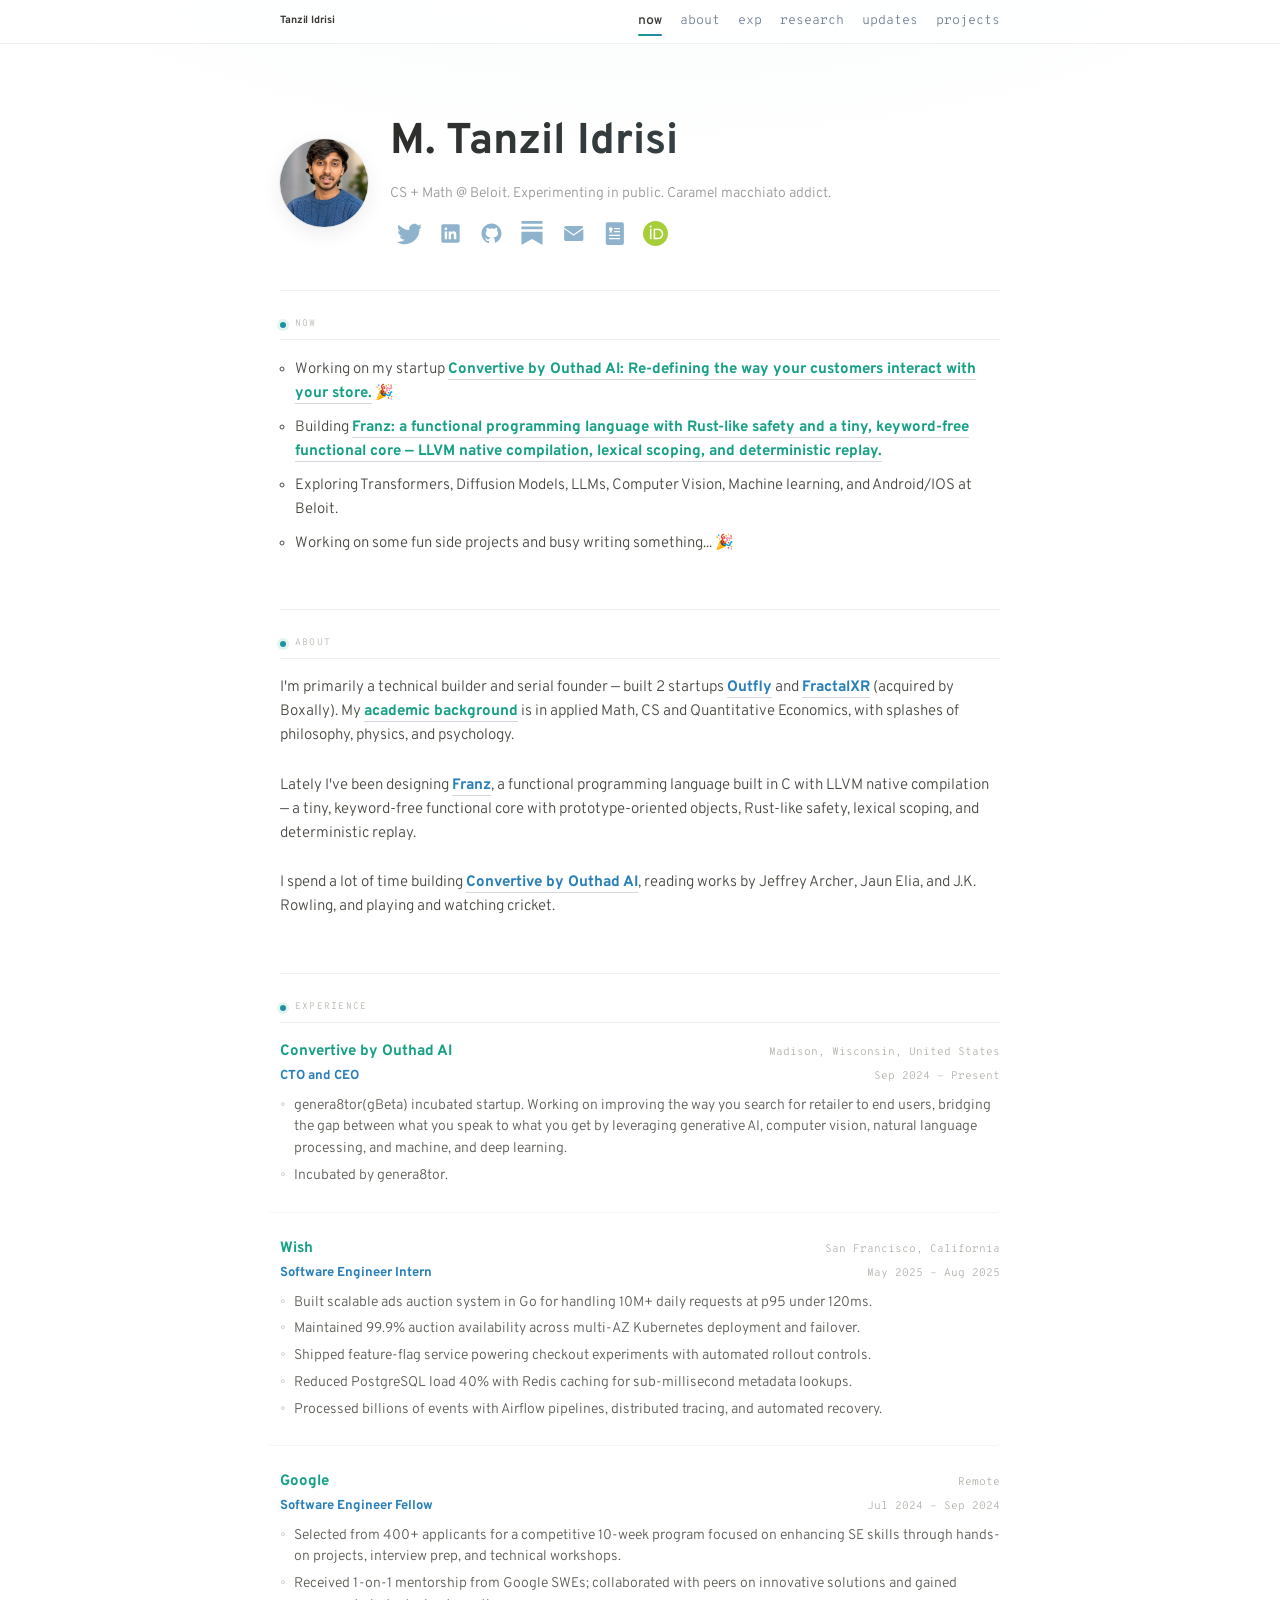
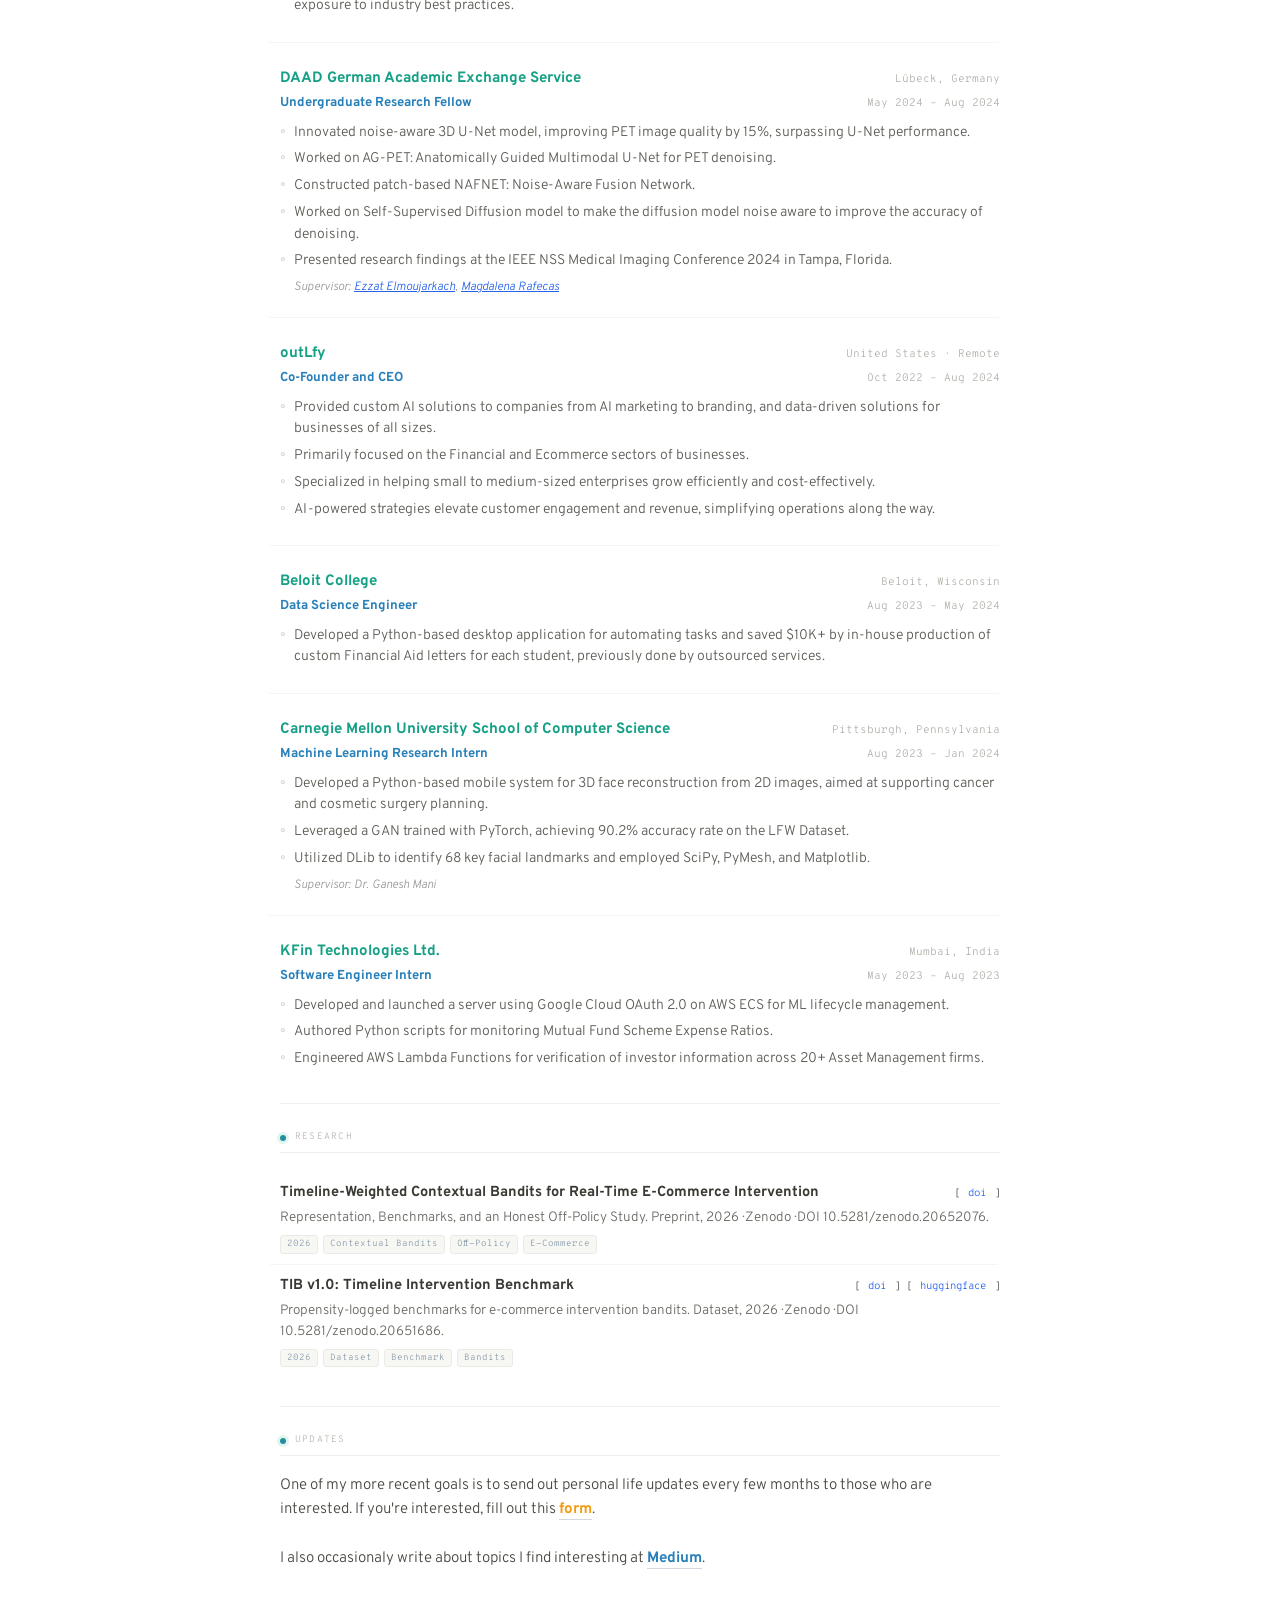
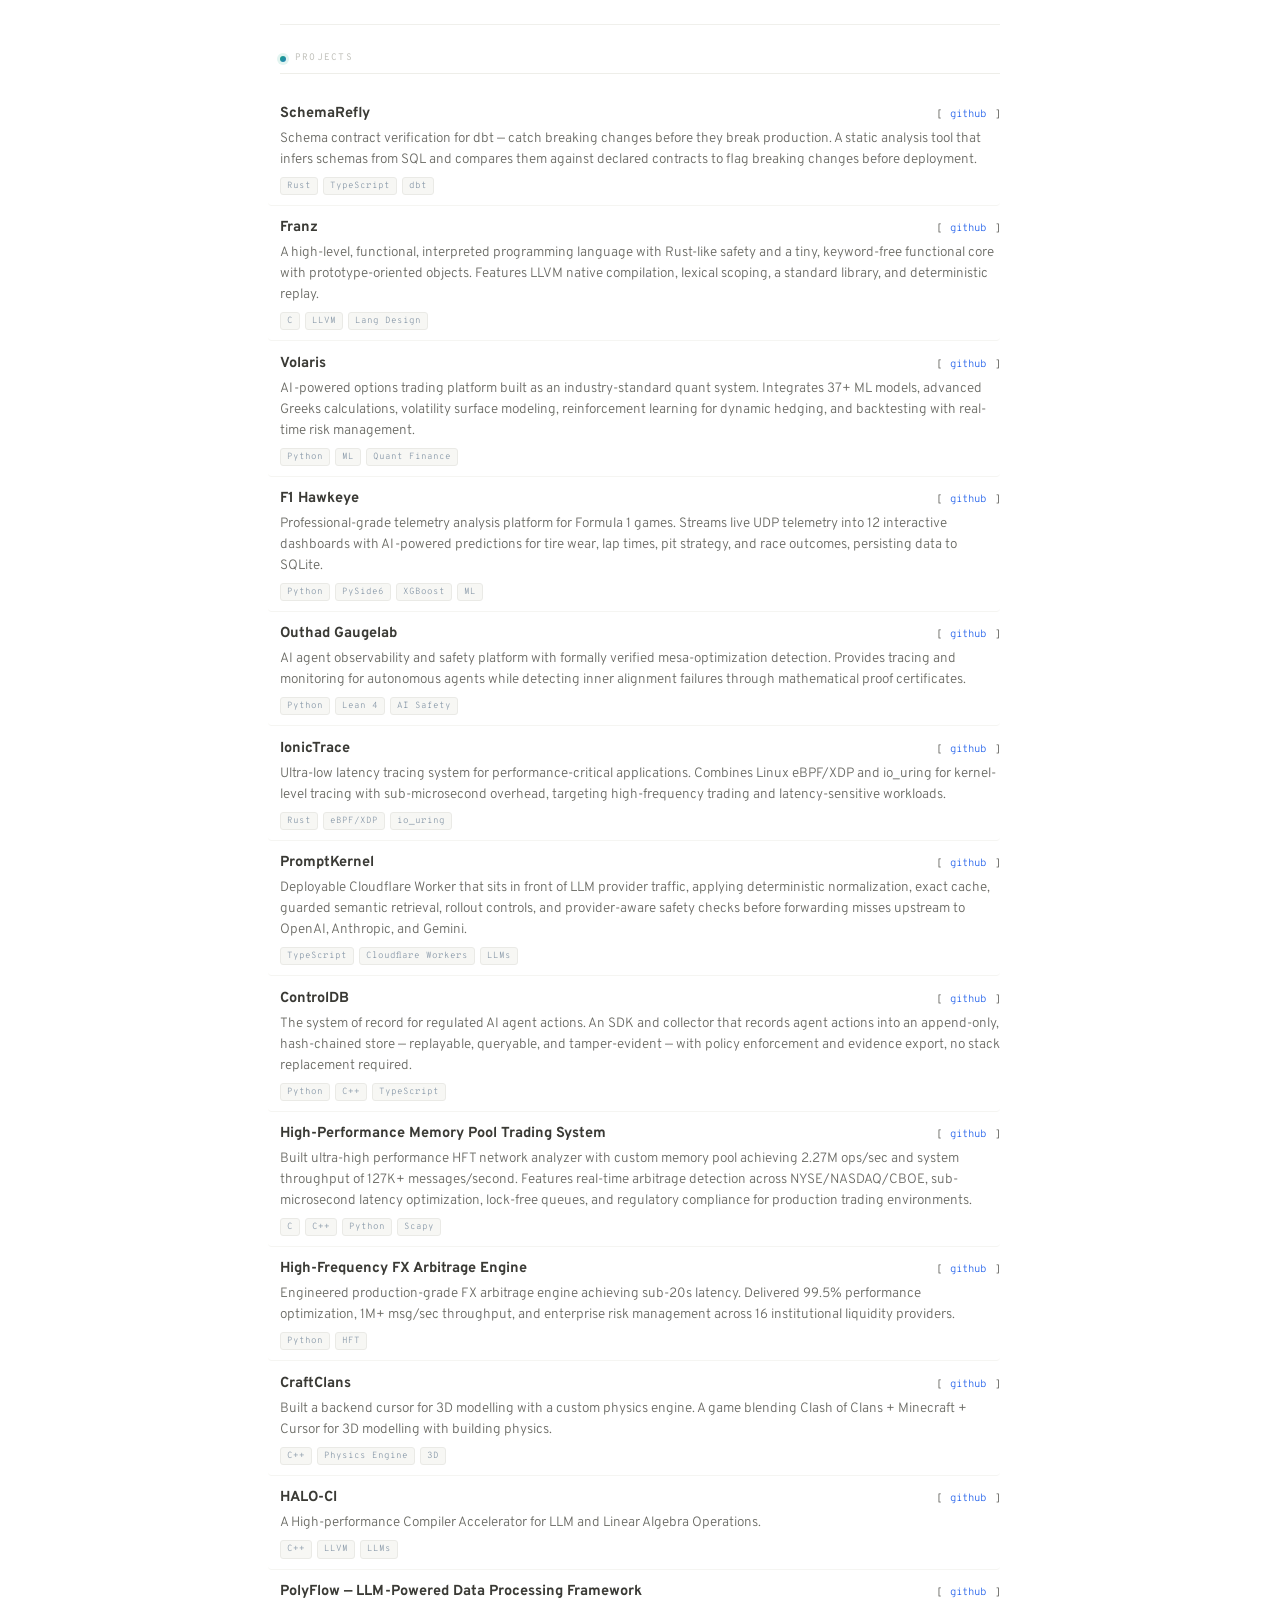
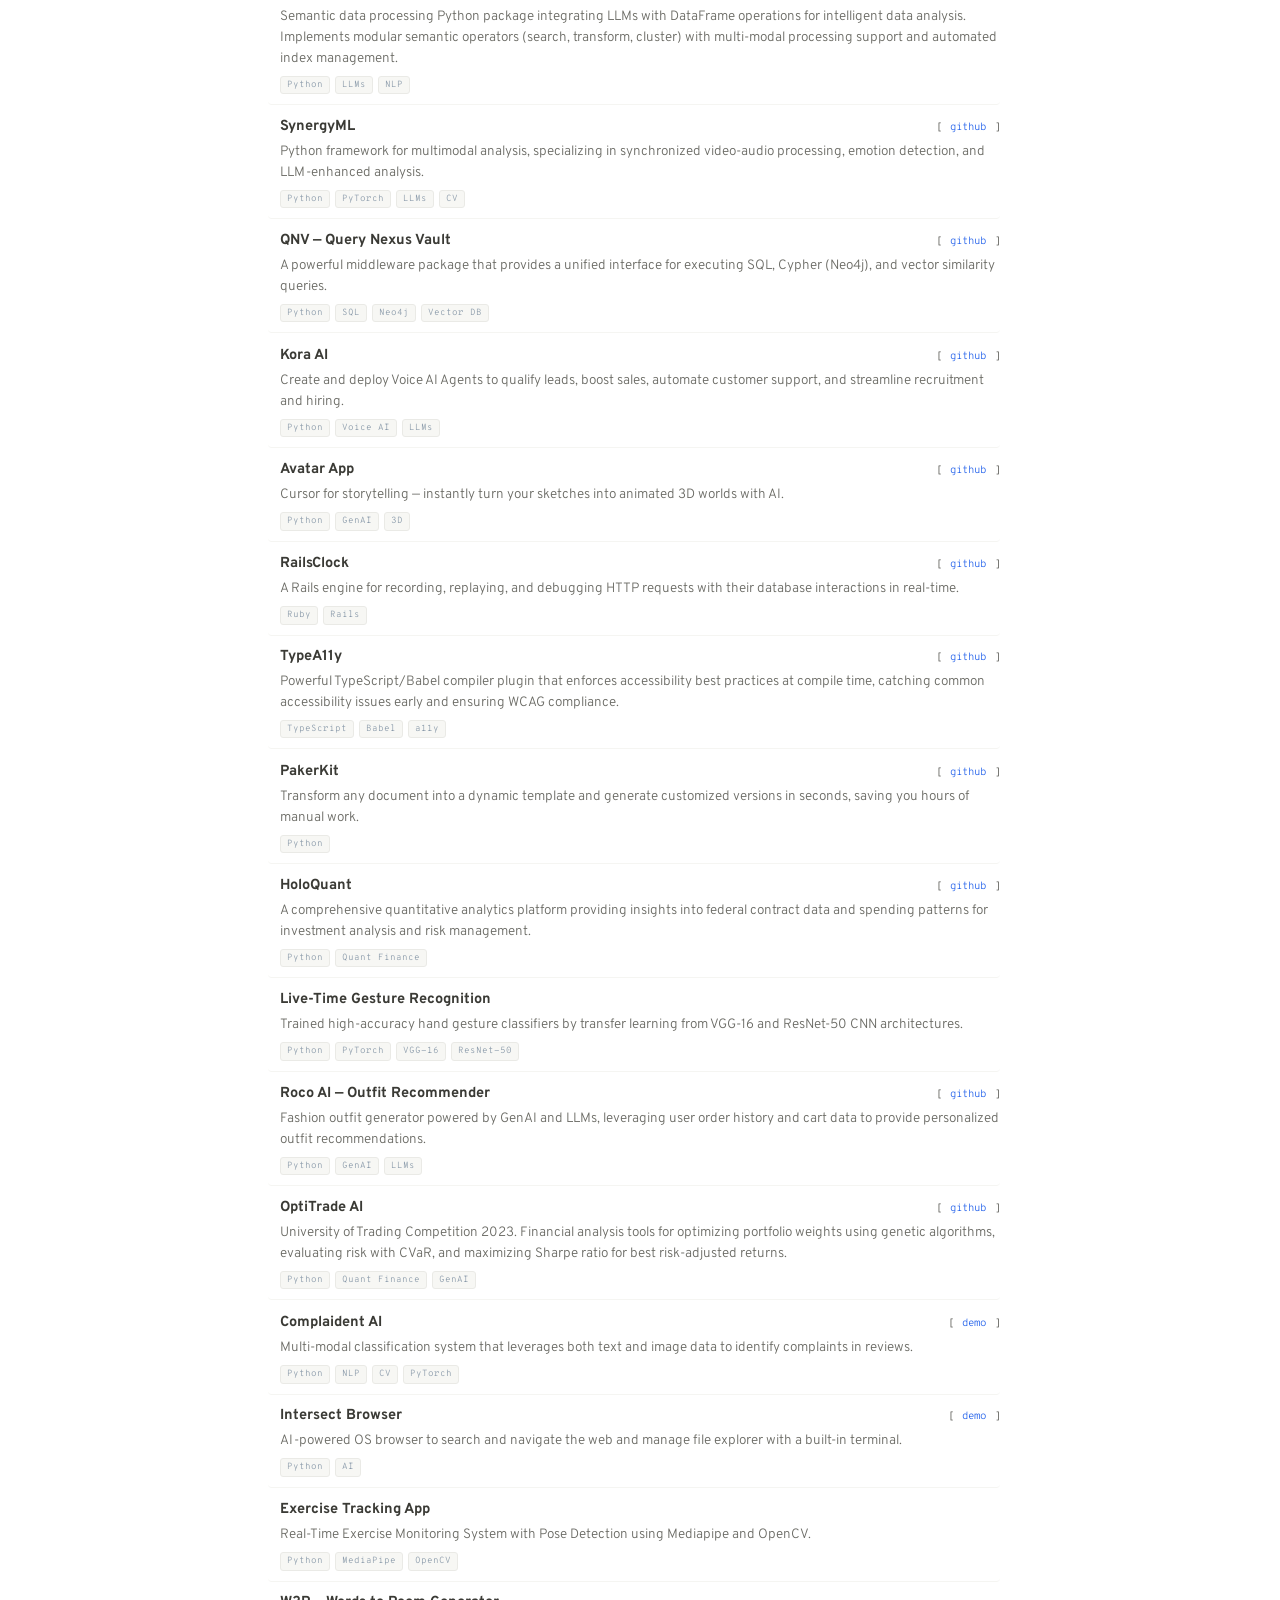
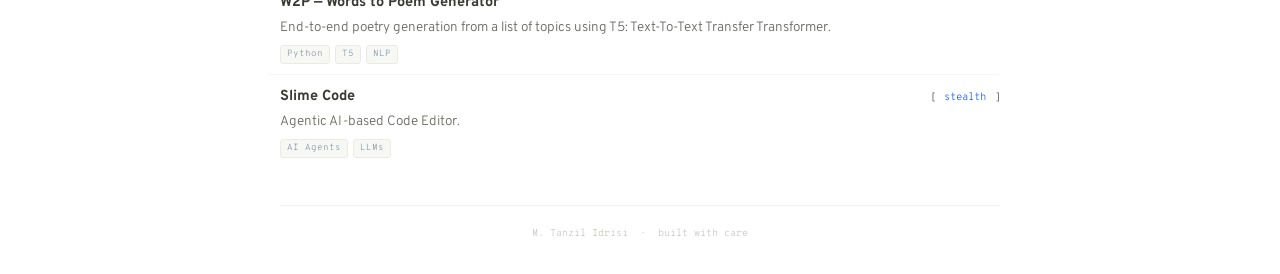
==== commit 507a1167: "all" ====
--- a/index.html
+++ b/index.html
@@ -81,6 +81,7 @@
             <a href="#now" class="nav-link">now</a>
             <a href="#about" class="nav-link">about</a>
             <a href="#experience" class="nav-link">exp</a>
+            <a href="#research" class="nav-link">research</a>
             <a href="#updates" class="nav-link">updates</a>
             <a href="#projects" class="nav-link">projects</a>
         </div>
@@ -94,7 +95,7 @@
 
 
         <div class="profile-section">
-        <img src="image3.png" class="profile-photo" id="profile">
+        <img src="profile.png" class="profile-photo" id="profile" alt="M. Tanzil Idrisi">
 
         <div class="profile-info">
             <p class="name">M. Tanzil Idrisi</p>
@@ -154,6 +155,15 @@
                             d="M9 2C7.34315 2 6 3.34315 6 5V35.25C6 36.9069 7.34315 38.25 9 38.25H32C33.6569 38.25 35 36.9069 35 35.25V5C35 3.34315 33.6569 2 32 2H9ZM15.0551 15.8092C16.1914 15.3822 17 14.2855 17 13C17 11.3431 15.6569 10 14 10C12.3431 10 11 11.3431 11 13C11 14.2855 11.8085 15.3821 12.9448 15.8092C12.2835 16.4692 11.75 17.5636 11.75 18.25H16.25C16.25 17.5637 15.7164 16.4693 15.0551 15.8092ZM19 12C19 11.4477 19.4477 11 20 11H28C28.5523 11 29 11.4477 29 12C29 12.5523 28.5523 13 28 13H20C19.4477 13 19 12.5523 19 12ZM20 16C19.4477 16 19 16.4477 19 17C19 17.5523 19.4477 18 20 18H28C28.5523 18 29 17.5523 29 17C29 16.4477 28.5523 16 28 16H20ZM11 23C11 22.4477 11.4477 22 12 22H28C28.5523 22 29 22.4477 29 23C29 23.5523 28.5523 24 28 24H12C11.4477 24 11 23.5523 11 23ZM12 27C11.4477 27 11 27.4477 11 28C11 28.5523 11.4477 29 12 29H28C28.5523 29 29 28.5523 29 28C29 27.4477 28.5523 27 28 27H12Z" />
                     </svg>
                 </a>
+
+                <a href="https://orcid.org/0009-0009-8713-053X" target="_blank" style="text-decoration: none;" aria-label="ORCID iD">
+                    <svg class="header-link" xmlns="http://www.w3.org/2000/svg" width="25" height="25" viewBox="0 0 256 256">
+                        <path fill="#A6CE39" d="M256 128c0 70.7-57.3 128-128 128S0 198.7 0 128 57.3 0 128 0s128 57.3 128 128z" />
+                        <path fill="#FFF" d="M86.3 186.2H70.9V79.1h15.4v107.1z" />
+                        <path fill="#FFF" d="M108.9 79.1h41.6c39.6 0 57 28.3 57 53.6 0 27.5-21.5 53.6-56.8 53.6h-41.8V79.1zm15.4 93.3h24.5c34.9 0 42.9-26.5 42.9-39.7 0-21.5-13.7-39.7-43.7-39.7h-23.7v79.4z" />
+                        <path fill="#FFF" d="M88.7 56.8c0 5.5-4.5 10.1-10.1 10.1s-10.1-4.6-10.1-10.1c0-5.6 4.5-10.1 10.1-10.1s10.1 4.6 10.1 10.1z" />
+                    </svg>
+                </a>
                 
                 
                 
@@ -167,8 +177,7 @@
             <h2 class="section-label">Now</h2>
             <ul class="list">
                 <li>Working on my startup <a href="https://www.producthunt.com/posts/outhad" class="link highlight-g" target="_blank">Convertive by Outhad AI: Re-defining the way your customers interact with your store.</a> 🎉</li>
-                <li>Currently working on a <a href="https://www.producthunt.com/posts/markov-beta-release" class="link highlight-g" target="_blank">Markov: AI-based Effortless Screen Recording and Smart Editing Tool.</a></li>
-                <li>Open Source: working on a <a href="https://github.com/tanzil7890/TypeA11y" class="link highlight-g" target="_blank">TypeA11y: powerful TypeScript/Babel compiler plugin that enforces accessibility best practices at compile time, helping developers catch common accessibility issues early and ensuring WCAG compliance.</a></li>
+                <li>Building <a href="https://github.com/tanzil7890/franz" class="link highlight-g" target="_blank">Franz: a functional programming language with Rust-like safety and a tiny, keyword-free functional core — LLVM native compilation, lexical scoping, and deterministic replay.</a></li>
                 <!-- <li>Stealth working on a <a href="#" class="link highlight-g" id="slimeCodeLink">Slime Code: Agentic AI-based Code Editor</a></li> -->
                 <li>Exploring Transformers, Diffusion Models, LLMs, Computer Vision, Machine learning, and Android/IOS at Beloit.</li>
                 <li>Working on some fun side projects and busy writing something... 🎉</li>
@@ -179,6 +188,7 @@
         <section class="site-section" id="about">
             <h2 class="section-label">About</h2>
             <p>I'm primarily a technical builder and serial founder — built 2 startups <a href="https://outlfy.com/" class="link highlight-b">Outfly</a> and <a href="https://tanzilidrisi68.medium.com/boxally-bought-my-farctalxr-788a7985e15f" class="link highlight-b">FractalXR</a> (acquired by Boxally). My <a href="#" class="link highlight-g">academic background</a> is in applied Math, CS and Quantitative Economics, with splashes of philosophy, physics, and psychology.</p>
+            <p>Lately I've been designing <a href="https://github.com/tanzil7890/franz" class="link highlight-b">Franz</a>, a functional programming language built in C with LLVM native compilation — a tiny, keyword-free functional core with prototype-oriented objects, Rust-like safety, lexical scoping, and deterministic replay.</p>
             <p>I spend a lot of time building <a href="https://tryconvertive.com/" class="link highlight-b">Convertive by Outhad AI</a>, reading works by Jeffrey Archer, Jaun Elia, and J.K. Rowling, and playing and watching cricket.</p>
         </section>
         
@@ -198,6 +208,24 @@
                     <ul class="exp-bullets">
                         <li>genera8tor(gBeta) incubated startup. Working on improving the way you search for retailer to end users, bridging the gap between what you speak to what you get by leveraging generative AI, computer vision, natural language processing, and machine, and deep learning.</li>
                         <li>Incubated by genera8tor.</li>
+                    </ul>
+                </div>
+
+                <div class="exp-entry">
+                    <div class="exp-header">
+                        <span class="exp-org highlight-g">Wish</span>
+                        <span class="exp-location">San Francisco, California</span>
+                    </div>
+                    <div class="exp-role-row">
+                        <span class="exp-role highlight-b">Software Engineer Intern</span>
+                        <span class="exp-dates">May 2025 – Aug 2025</span>
+                    </div>
+                    <ul class="exp-bullets">
+                        <li>Built scalable ads auction system in Go for handling 10M+ daily requests at p95 under 120ms.</li>
+                        <li>Maintained 99.9% auction availability across multi-AZ Kubernetes deployment and failover.</li>
+                        <li>Shipped feature-flag service powering checkout experiments with automated rollout controls.</li>
+                        <li>Reduced PostgreSQL load 40% with Redis caching for sub-millisecond metadata lookups.</li>
+                        <li>Processed billions of events with Airflow pipelines, distributed tracing, and automated recovery.</li>
                     </ul>
                 </div>
 
@@ -297,6 +325,30 @@
                         <li>Authored Python scripts for monitoring Mutual Fund Scheme Expense Ratios.</li>
                         <li>Engineered AWS Lambda Functions for verification of investor information across 20+ Asset Management firms.</li>
                     </ul>
+                </div>
+
+        </section>
+
+        <!-- Research -->
+        <section class="site-section" id="research">
+            <h2 class="section-label">Research</h2>
+
+                <div class="proj-item">
+                    <div class="proj-header">
+                        <span class="proj-name">Timeline-Weighted Contextual Bandits for Real-Time E-Commerce Intervention</span>
+                        <div class="proj-links">[<a href="https://doi.org/10.5281/zenodo.20652076" target="_blank" class="proj-link">doi</a>]</div>
+                    </div>
+                    <p class="proj-desc">Representation, Benchmarks, and an Honest Off-Policy Study. Preprint, 2026 · Zenodo · DOI 10.5281/zenodo.20652076.</p>
+                    <div class="proj-tags"><span class="tech-tag">2026</span><span class="tech-tag">Contextual Bandits</span><span class="tech-tag">Off-Policy</span><span class="tech-tag">E-Commerce</span></div>
+                </div>
+
+                <div class="proj-item">
+                    <div class="proj-header">
+                        <span class="proj-name">TIB v1.0: Timeline Intervention Benchmark</span>
+                        <div class="proj-links">[<a href="https://doi.org/10.5281/zenodo.20651686" target="_blank" class="proj-link">doi</a>] [<a href="https://huggingface.co/datasets/tanzilidrisi/tib-benchmark" target="_blank" class="proj-link">huggingface</a>]</div>
+                    </div>
+                    <p class="proj-desc">Propensity-logged benchmarks for e-commerce intervention bandits. Dataset, 2026 · Zenodo · DOI 10.5281/zenodo.20651686.</p>
+                    <div class="proj-tags"><span class="tech-tag">2026</span><span class="tech-tag">Dataset</span><span class="tech-tag">Benchmark</span><span class="tech-tag">Bandits</span></div>
                 </div>
 
         </section>
@@ -472,6 +524,78 @@
 
                 <div class="proj-item">
                     <div class="proj-header">
+                        <span class="proj-name">SchemaRefly</span>
+                        <div class="proj-links">[<a href="https://github.com/tanzil7890/schemarefly" target="_blank" class="proj-link">github</a>]</div>
+                    </div>
+                    <p class="proj-desc">Schema contract verification for dbt — catch breaking changes before they break production. A static analysis tool that infers schemas from SQL and compares them against declared contracts to flag breaking changes before deployment.</p>
+                    <div class="proj-tags"><span class="tech-tag">Rust</span><span class="tech-tag">TypeScript</span><span class="tech-tag">dbt</span></div>
+                </div>
+
+                <div class="proj-item">
+                    <div class="proj-header">
+                        <span class="proj-name">Franz</span>
+                        <div class="proj-links">[<a href="https://github.com/tanzil7890/franz" target="_blank" class="proj-link">github</a>]</div>
+                    </div>
+                    <p class="proj-desc">A high-level, functional, interpreted programming language with Rust-like safety and a tiny, keyword-free functional core with prototype-oriented objects. Features LLVM native compilation, lexical scoping, a standard library, and deterministic replay.</p>
+                    <div class="proj-tags"><span class="tech-tag">C</span><span class="tech-tag">LLVM</span><span class="tech-tag">Lang Design</span></div>
+                </div>
+
+                <div class="proj-item">
+                    <div class="proj-header">
+                        <span class="proj-name">Volaris</span>
+                        <div class="proj-links">[<a href="https://github.com/tanzil7890/volaris" target="_blank" class="proj-link">github</a>]</div>
+                    </div>
+                    <p class="proj-desc">AI-powered options trading platform built as an industry-standard quant system. Integrates 37+ ML models, advanced Greeks calculations, volatility surface modeling, reinforcement learning for dynamic hedging, and backtesting with real-time risk management.</p>
+                    <div class="proj-tags"><span class="tech-tag">Python</span><span class="tech-tag">ML</span><span class="tech-tag">Quant Finance</span></div>
+                </div>
+
+                <div class="proj-item">
+                    <div class="proj-header">
+                        <span class="proj-name">F1 Hawkeye</span>
+                        <div class="proj-links">[<a href="https://github.com/tanzil7890/F1-Hawkeye" target="_blank" class="proj-link">github</a>]</div>
+                    </div>
+                    <p class="proj-desc">Professional-grade telemetry analysis platform for Formula 1 games. Streams live UDP telemetry into 12 interactive dashboards with AI-powered predictions for tire wear, lap times, pit strategy, and race outcomes, persisting data to SQLite.</p>
+                    <div class="proj-tags"><span class="tech-tag">Python</span><span class="tech-tag">PySide6</span><span class="tech-tag">XGBoost</span><span class="tech-tag">ML</span></div>
+                </div>
+
+                <div class="proj-item">
+                    <div class="proj-header">
+                        <span class="proj-name">Outhad Gaugelab</span>
+                        <div class="proj-links">[<a href="https://github.com/tanzil7890/Outhad_Gaugelab" target="_blank" class="proj-link">github</a>]</div>
+                    </div>
+                    <p class="proj-desc">AI agent observability and safety platform with formally verified mesa-optimization detection. Provides tracing and monitoring for autonomous agents while detecting inner alignment failures through mathematical proof certificates.</p>
+                    <div class="proj-tags"><span class="tech-tag">Python</span><span class="tech-tag">Lean 4</span><span class="tech-tag">AI Safety</span></div>
+                </div>
+
+                <div class="proj-item">
+                    <div class="proj-header">
+                        <span class="proj-name">IonicTrace</span>
+                        <div class="proj-links">[<a href="https://github.com/tanzil7890/IonicTrace" target="_blank" class="proj-link">github</a>]</div>
+                    </div>
+                    <p class="proj-desc">Ultra-low latency tracing system for performance-critical applications. Combines Linux eBPF/XDP and io_uring for kernel-level tracing with sub-microsecond overhead, targeting high-frequency trading and latency-sensitive workloads.</p>
+                    <div class="proj-tags"><span class="tech-tag">Rust</span><span class="tech-tag">eBPF/XDP</span><span class="tech-tag">io_uring</span></div>
+                </div>
+
+                <div class="proj-item">
+                    <div class="proj-header">
+                        <span class="proj-name">PromptKernel</span>
+                        <div class="proj-links">[<a href="https://github.com/tanzil7890/prompt_kernel" target="_blank" class="proj-link">github</a>]</div>
+                    </div>
+                    <p class="proj-desc">Deployable Cloudflare Worker that sits in front of LLM provider traffic, applying deterministic normalization, exact cache, guarded semantic retrieval, rollout controls, and provider-aware safety checks before forwarding misses upstream to OpenAI, Anthropic, and Gemini.</p>
+                    <div class="proj-tags"><span class="tech-tag">TypeScript</span><span class="tech-tag">Cloudflare Workers</span><span class="tech-tag">LLMs</span></div>
+                </div>
+
+                <div class="proj-item">
+                    <div class="proj-header">
+                        <span class="proj-name">ControlDB</span>
+                        <div class="proj-links">[<a href="https://github.com/tanzil7890/ControlDB" target="_blank" class="proj-link">github</a>]</div>
+                    </div>
+                    <p class="proj-desc">The system of record for regulated AI agent actions. An SDK and collector that records agent actions into an append-only, hash-chained store — replayable, queryable, and tamper-evident — with policy enforcement and evidence export, no stack replacement required.</p>
+                    <div class="proj-tags"><span class="tech-tag">Python</span><span class="tech-tag">C++</span><span class="tech-tag">TypeScript</span></div>
+                </div>
+
+                <div class="proj-item">
+                    <div class="proj-header">
                         <span class="proj-name">High-Performance Memory Pool Trading System</span>
                         <div class="proj-links">[<a href="https://github.com/tanzil7890/AK-Bypass-Packet-Filtering" target="_blank" class="proj-link">github</a>]</div>
                     </div>
@@ -706,7 +830,7 @@
 
         // Active nav section highlight via IntersectionObserver
         const navLinks = document.querySelectorAll('.nav-link');
-        const sections = document.querySelectorAll('#now, #about, #experience, #updates, #projects');
+        const sections = document.querySelectorAll('#now, #about, #experience, #research, #updates, #projects');
 
         const observer = new IntersectionObserver(function(entries) {
             entries.forEach(function(entry) {
@@ -719,6 +843,30 @@
         }, { rootMargin: '-10% 0px -60% 0px' });
 
         sections.forEach(function(s) { observer.observe(s); });
+
+        // Scroll-reveal — staggered fade-up, progressive enhancement
+        var reduceMotion = window.matchMedia('(prefers-reduced-motion: reduce)').matches;
+        if (!reduceMotion) {
+            var revealSel = '.profile-section, .section-label, .list > li, .exp-entry, .proj-item, #about p';
+            var prevParent = null, groupIndex = 0;
+            document.querySelectorAll(revealSel).forEach(function(el) {
+                el.classList.add('reveal');
+                if (el.parentElement === prevParent) { groupIndex++; }
+                else { groupIndex = 0; prevParent = el.parentElement; }
+                el.style.setProperty('--reveal-delay', (Math.min(groupIndex, 8) * 55) + 'ms');
+            });
+
+            var revealObserver = new IntersectionObserver(function(entries) {
+                entries.forEach(function(entry) {
+                    if (entry.isIntersecting) {
+                        entry.target.classList.add('in');
+                        revealObserver.unobserve(entry.target);
+                    }
+                });
+            }, { rootMargin: '0px 0px -8% 0px', threshold: 0.08 });
+
+            document.querySelectorAll('.reveal').forEach(function(el) { revealObserver.observe(el); });
+        }
     </script>
 
 </body>
--- a/css/style.css
+++ b/css/style.css
@@ -516,7 +516,7 @@
 }
 
 .section-label {
-    font-size: 0.65rem;
+    font-size: 0.95rem;
     letter-spacing: 0.13em;
     text-transform: uppercase;
     color: #c0c0ba;
@@ -554,4 +554,178 @@
     img {
         filter: invert(100%);
     }
-} */+} */
+
+/* ================================================
+   POLISH PASS — motion, depth, micro-interactions
+   ================================================ */
+:root {
+    --accent: #16a085;
+    --accent-2: #2980b9;
+    --ease-out: cubic-bezier(.16, 1, .3, 1);
+}
+
+/* Soft page warmth behind content */
+body {
+    background:
+        radial-gradient(1100px 460px at 50% -160px, #f6faf9 0%, rgba(246, 250, 249, 0) 72%),
+        #ffffff;
+    background-attachment: fixed;
+}
+
+/* Frosted sticky nav (replaces hard shadow) */
+.header {
+    background-color: rgba(255, 255, 255, 0.72) !important;
+    -webkit-backdrop-filter: saturate(180%) blur(12px);
+    backdrop-filter: saturate(180%) blur(12px);
+    box-shadow: none !important;
+    border-bottom: 1px solid rgba(0, 0, 0, 0.06);
+}
+
+/* Animated nav underline */
+.nav-link {
+    position: relative;
+}
+
+.nav-link::after {
+    content: "";
+    position: absolute;
+    left: 0;
+    right: 0;
+    bottom: -4px;
+    height: 2px;
+    border-radius: 2px;
+    background: linear-gradient(90deg, var(--accent), var(--accent-2));
+    transform: scaleX(0);
+    transform-origin: left;
+    transition: transform .3s var(--ease-out);
+}
+
+.nav-link:hover::after,
+.nav-link.active::after {
+    transform: scaleX(1);
+}
+
+/* Subtle premium gradient on name */
+.name {
+    background: linear-gradient(135deg, #2c2c28 0%, #3f5663 100%);
+    -webkit-background-clip: text;
+    background-clip: text;
+    -webkit-text-fill-color: transparent;
+}
+
+/* Section label accent dot */
+.section-label {
+    display: flex;
+    align-items: center;
+    gap: 9px;
+}
+
+.section-label::before {
+    content: "";
+    width: 6px;
+    height: 6px;
+    flex-shrink: 0;
+    border-radius: 50%;
+    background: linear-gradient(135deg, var(--accent), var(--accent-2));
+    box-shadow: 0 0 0 3px rgba(22, 160, 133, 0.12);
+}
+
+/* Profile photo ring + hover */
+.profile-photo {
+    box-shadow: 0 0 0 1px rgba(0, 0, 0, 0.05), 0 6px 20px rgba(0, 0, 0, 0.08);
+    transition: transform .4s var(--ease-out), box-shadow .4s var(--ease-out);
+}
+
+.profile-photo:hover {
+    transform: scale(1.03) rotate(-1deg);
+    box-shadow: 0 0 0 1px rgba(0, 0, 0, 0.05), 0 10px 28px rgba(0, 0, 0, 0.12);
+}
+
+/* Connect icons hover lift */
+.connect a {
+    transition: transform .25s var(--ease-out);
+}
+
+.connect a:hover {
+    transform: translateY(-2px);
+}
+
+/* Card hover — lift + accent rail + soft shadow */
+.exp-entry,
+.proj-item {
+    position: relative;
+    padding-left: 12px;
+    margin-left: -12px;
+    transition: background .25s var(--ease-out), transform .25s var(--ease-out), box-shadow .25s var(--ease-out);
+}
+
+.exp-entry::after,
+.proj-item::after {
+    content: "";
+    position: absolute;
+    left: 0;
+    top: 8px;
+    bottom: 8px;
+    width: 2px;
+    border-radius: 2px;
+    background: linear-gradient(180deg, var(--accent), var(--accent-2));
+    opacity: 0;
+    transition: opacity .25s var(--ease-out);
+}
+
+.exp-entry:hover,
+.proj-item:hover {
+    background: #fafaf8;
+    transform: translateX(2px);
+    box-shadow: 0 6px 22px -14px rgba(0, 0, 0, 0.25);
+}
+
+.exp-entry:hover::after,
+.proj-item:hover::after {
+    opacity: 1;
+}
+
+/* Tag hover */
+.tech-tag {
+    transition: color .2s, border-color .2s, background .2s;
+}
+
+.tech-tag:hover {
+    color: var(--accent);
+    border-color: rgba(22, 160, 133, 0.35);
+    background: #f1f7f5;
+}
+
+/* Scroll-reveal (applied via JS as progressive enhancement) */
+.reveal {
+    opacity: 0;
+    transform: translateY(18px);
+    transition: opacity .7s var(--ease-out), transform .7s var(--ease-out);
+    transition-delay: var(--reveal-delay, 0ms);
+    will-change: opacity, transform;
+}
+
+.reveal.in {
+    opacity: 1;
+    transform: none;
+}
+
+@media (prefers-reduced-motion: reduce) {
+    html {
+        scroll-behavior: auto;
+    }
+
+    .reveal {
+        opacity: 1 !important;
+        transform: none !important;
+        transition: none !important;
+    }
+
+    .profile-photo:hover,
+    .exp-entry:hover,
+    .proj-item:hover,
+    .connect a:hover {
+        transform: none !important;
+    }
+}
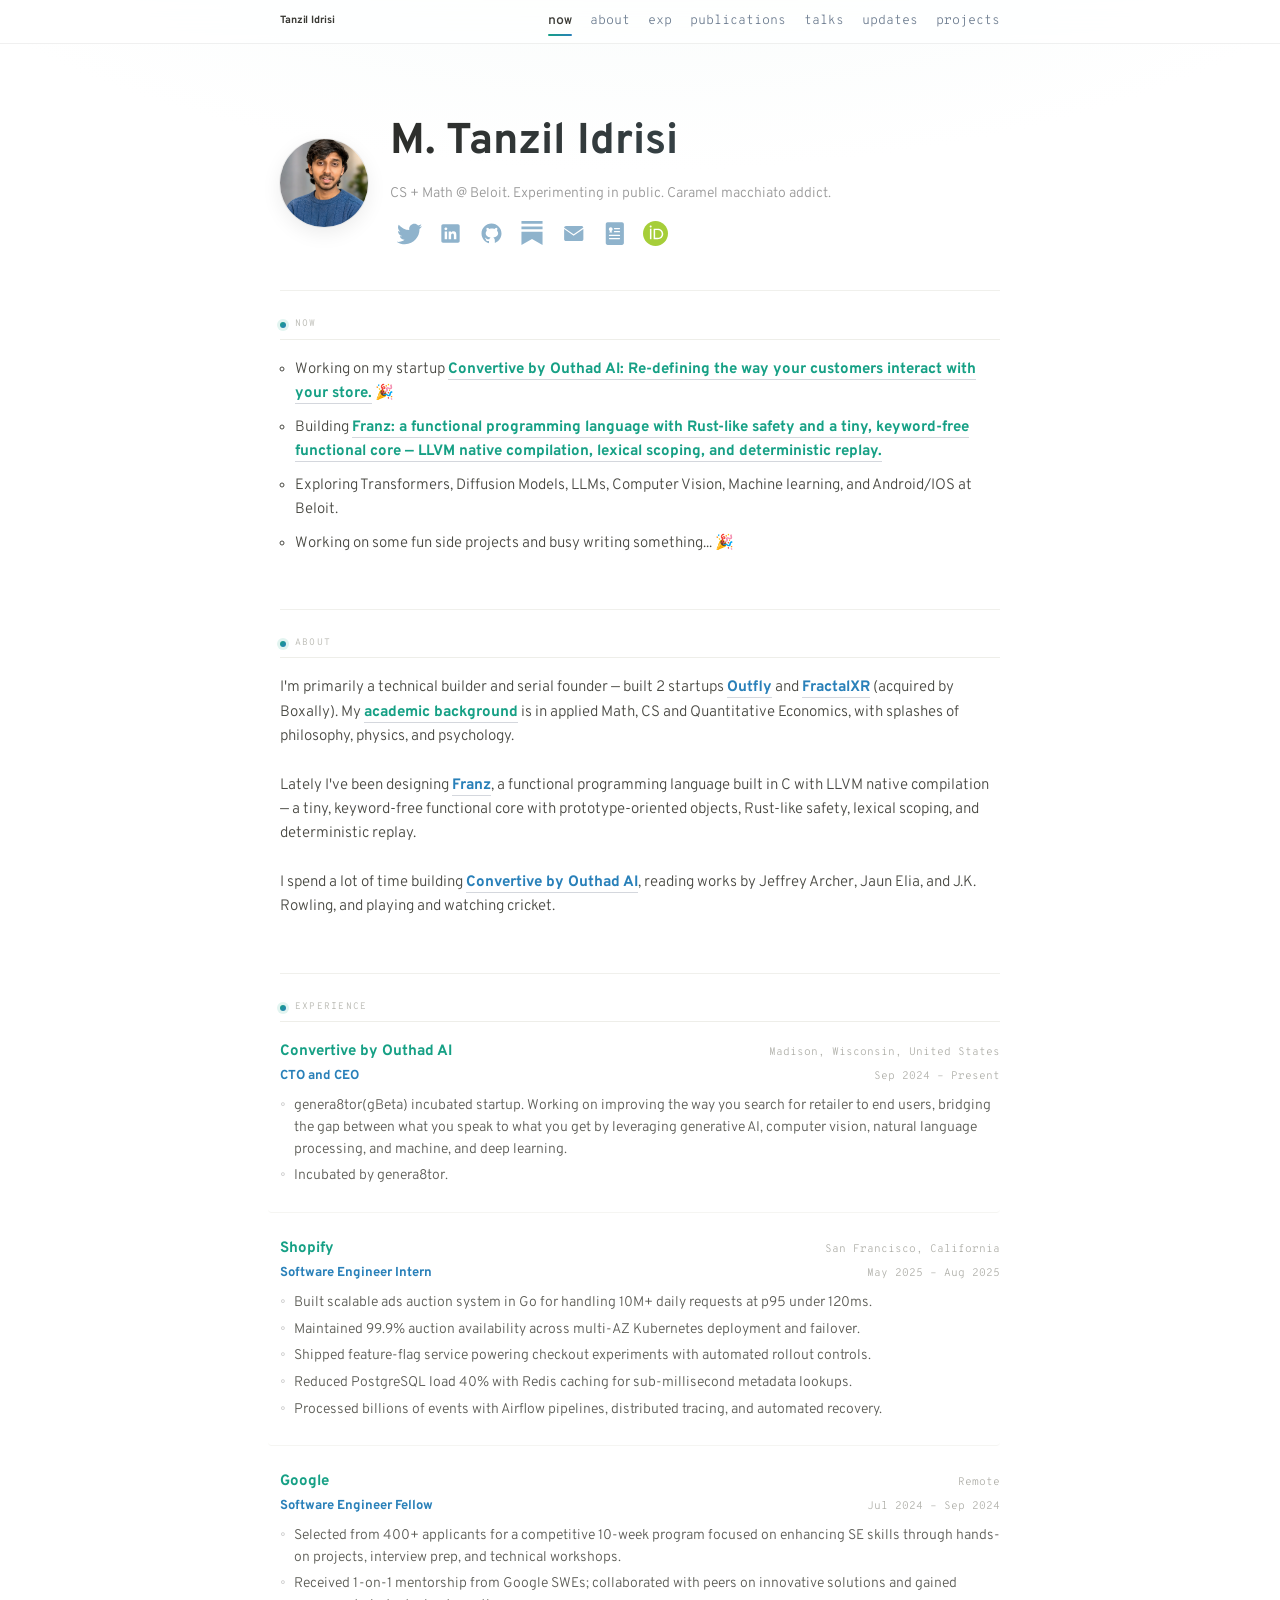
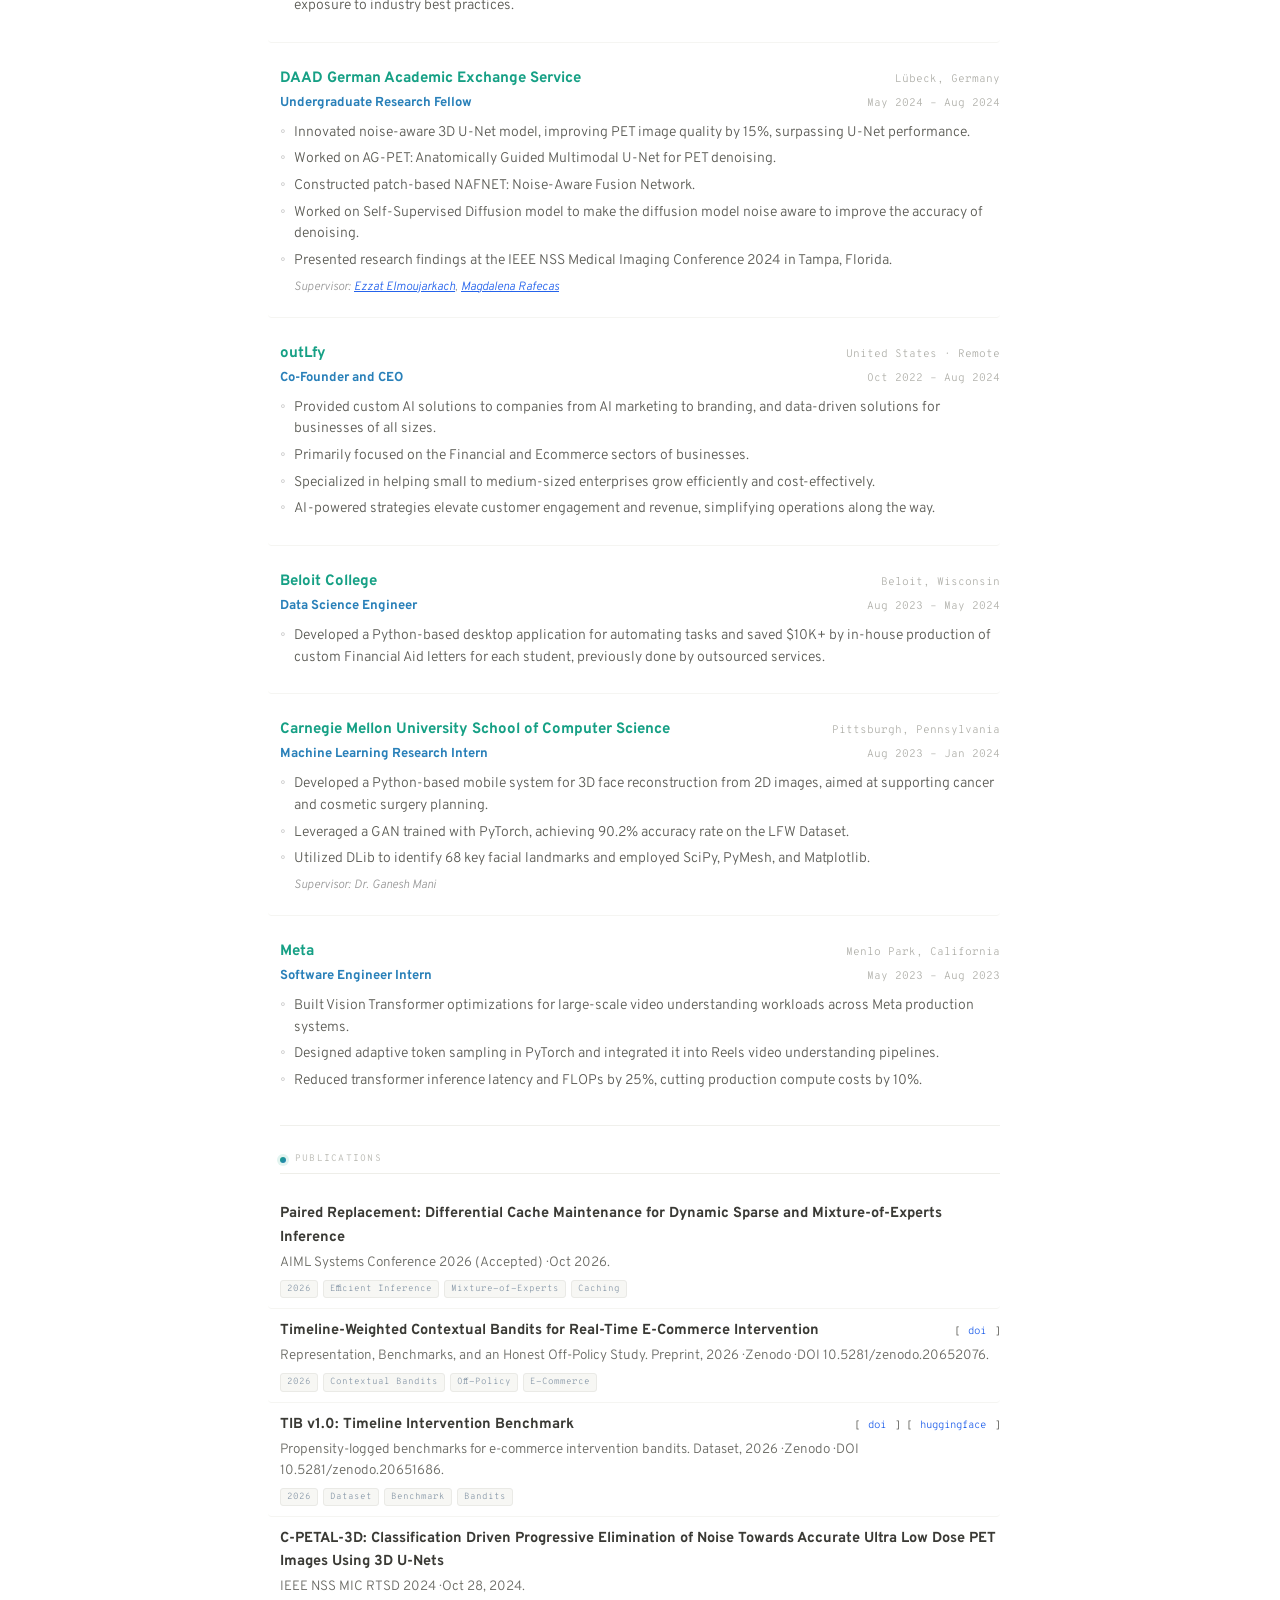
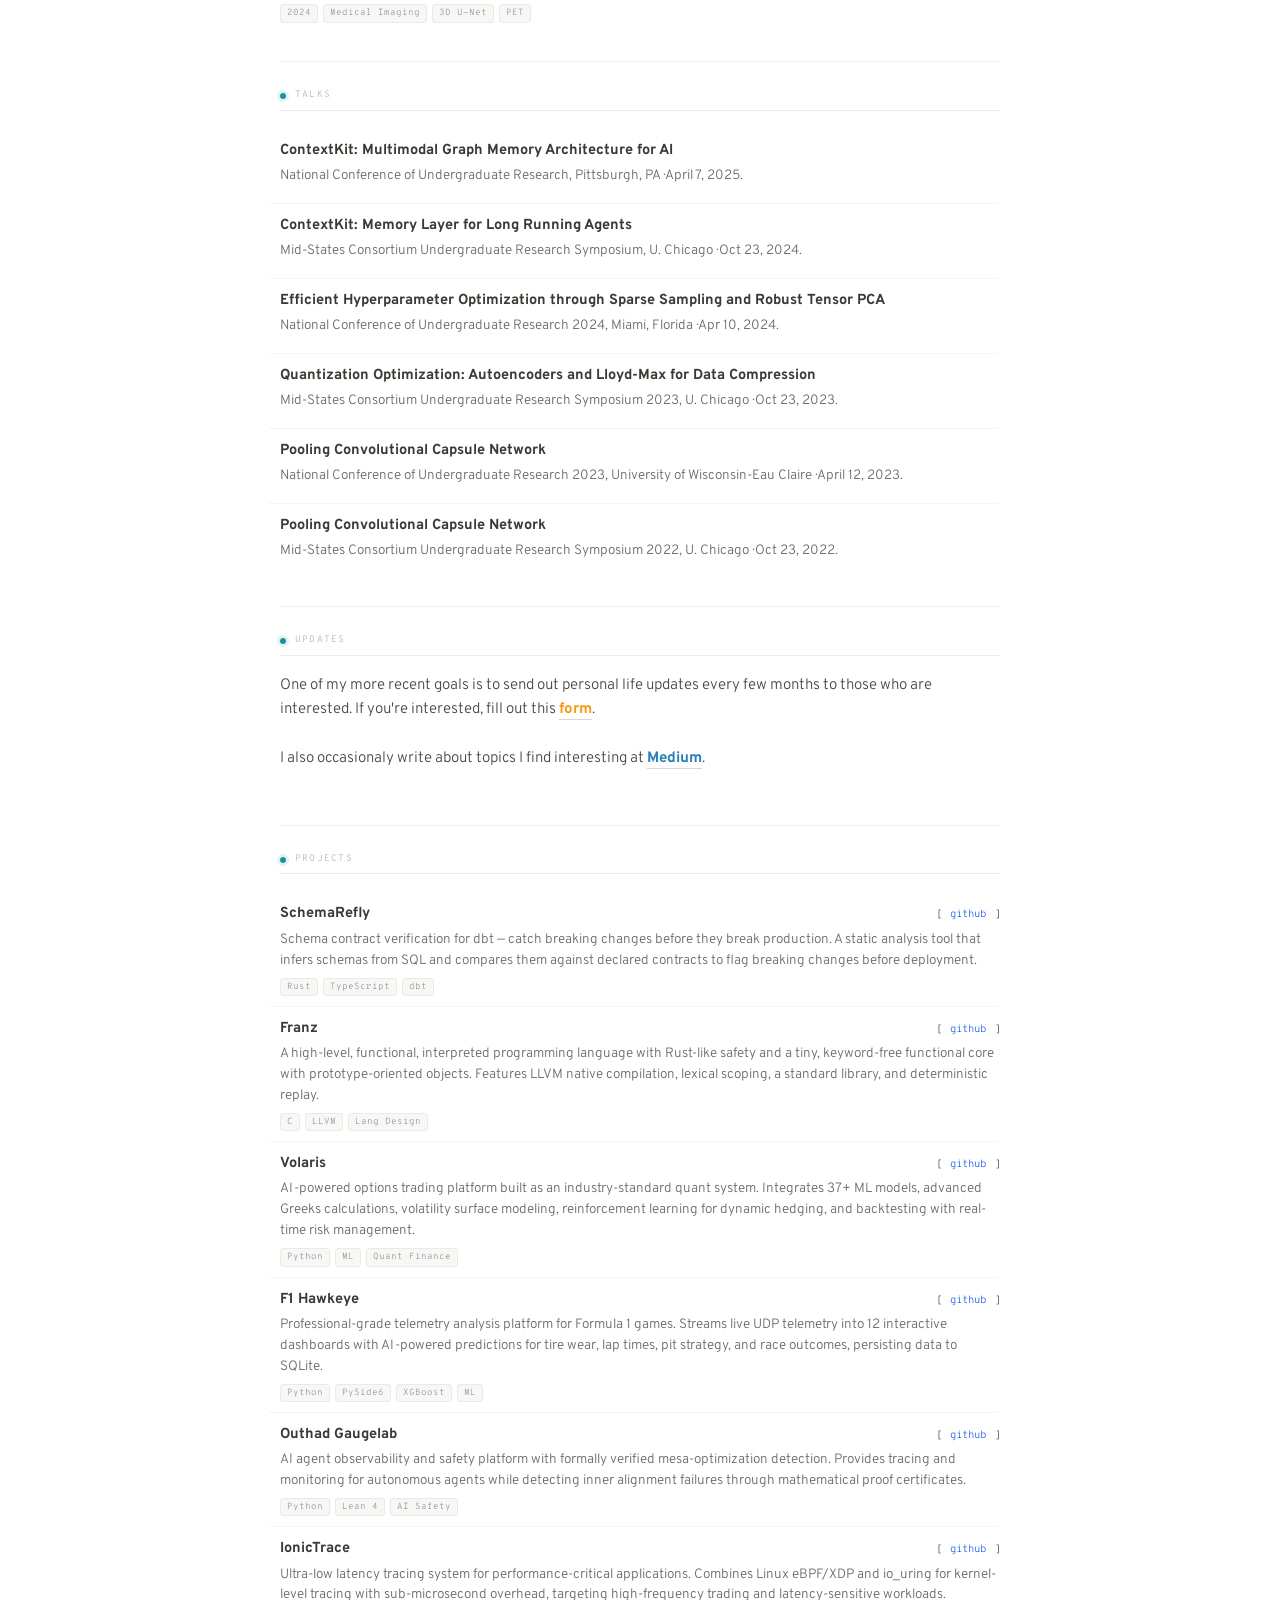
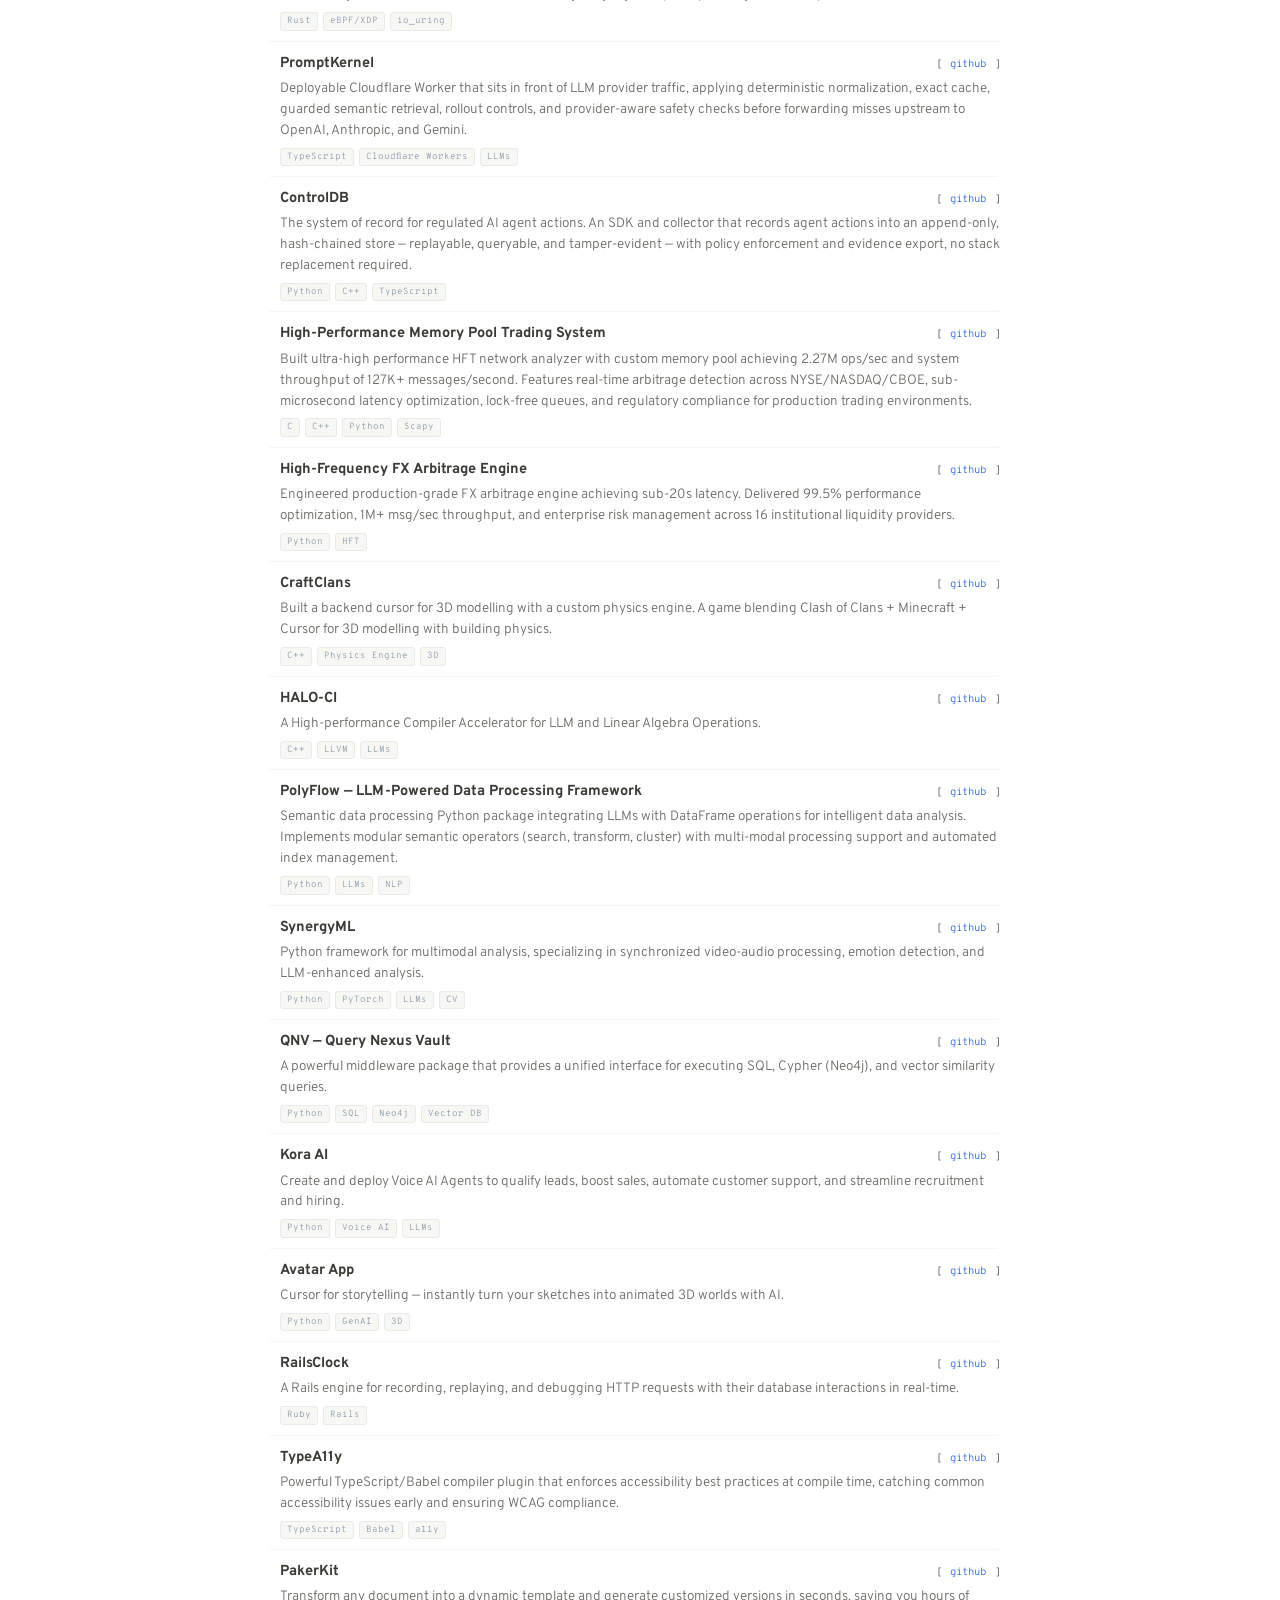
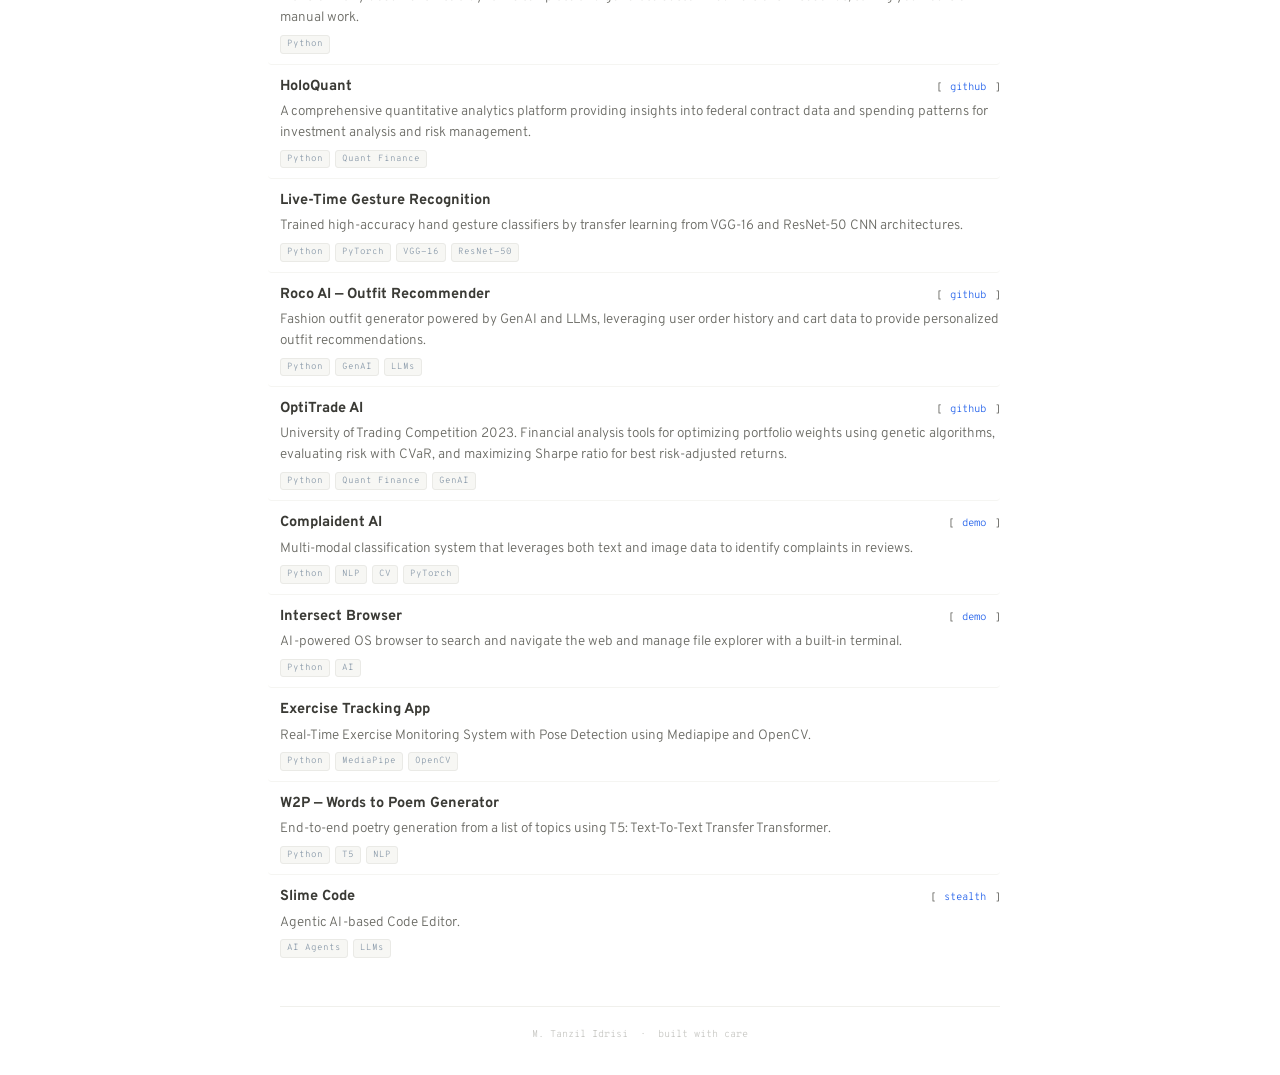
==== commit b811446b: "new" ====
--- a/index.html
+++ b/index.html
@@ -81,7 +81,8 @@
             <a href="#now" class="nav-link">now</a>
             <a href="#about" class="nav-link">about</a>
             <a href="#experience" class="nav-link">exp</a>
-            <a href="#research" class="nav-link">research</a>
+            <a href="#research" class="nav-link">publications</a>
+            <a href="#talks" class="nav-link">talks</a>
             <a href="#updates" class="nav-link">updates</a>
             <a href="#projects" class="nav-link">projects</a>
         </div>
@@ -213,7 +214,7 @@
 
                 <div class="exp-entry">
                     <div class="exp-header">
-                        <span class="exp-org highlight-g">Wish</span>
+                        <span class="exp-org highlight-g">Shopify</span>
                         <span class="exp-location">San Francisco, California</span>
                     </div>
                     <div class="exp-role-row">
@@ -313,25 +314,33 @@
 
                 <div class="exp-entry">
                     <div class="exp-header">
-                        <span class="exp-org highlight-g">KFin Technologies Ltd.</span>
-                        <span class="exp-location">Mumbai, India</span>
+                        <span class="exp-org highlight-g">Meta</span>
+                        <span class="exp-location">Menlo Park, California</span>
                     </div>
                     <div class="exp-role-row">
                         <span class="exp-role highlight-b">Software Engineer Intern</span>
                         <span class="exp-dates">May 2023 – Aug 2023</span>
                     </div>
                     <ul class="exp-bullets">
-                        <li>Developed and launched a server using Google Cloud OAuth 2.0 on AWS ECS for ML lifecycle management.</li>
-                        <li>Authored Python scripts for monitoring Mutual Fund Scheme Expense Ratios.</li>
-                        <li>Engineered AWS Lambda Functions for verification of investor information across 20+ Asset Management firms.</li>
+                        <li>Built Vision Transformer optimizations for large-scale video understanding workloads across Meta production systems.</li>
+                        <li>Designed adaptive token sampling in PyTorch and integrated it into Reels video understanding pipelines.</li>
+                        <li>Reduced transformer inference latency and FLOPs by 25%, cutting production compute costs by 10%.</li>
                     </ul>
                 </div>
 
         </section>
 
-        <!-- Research -->
+        <!-- Publications -->
         <section class="site-section" id="research">
-            <h2 class="section-label">Research</h2>
+            <h2 class="section-label">Publications</h2>
+
+                <div class="proj-item">
+                    <div class="proj-header">
+                        <span class="proj-name">Paired Replacement: Differential Cache Maintenance for Dynamic Sparse and Mixture-of-Experts Inference</span>
+                    </div>
+                    <p class="proj-desc">AIML Systems Conference 2026 (Accepted) · Oct 2026.</p>
+                    <div class="proj-tags"><span class="tech-tag">2026</span><span class="tech-tag">Efficient Inference</span><span class="tech-tag">Mixture-of-Experts</span><span class="tech-tag">Caching</span></div>
+                </div>
 
                 <div class="proj-item">
                     <div class="proj-header">
@@ -349,6 +358,62 @@
                     </div>
                     <p class="proj-desc">Propensity-logged benchmarks for e-commerce intervention bandits. Dataset, 2026 · Zenodo · DOI 10.5281/zenodo.20651686.</p>
                     <div class="proj-tags"><span class="tech-tag">2026</span><span class="tech-tag">Dataset</span><span class="tech-tag">Benchmark</span><span class="tech-tag">Bandits</span></div>
+                </div>
+
+                <div class="proj-item">
+                    <div class="proj-header">
+                        <span class="proj-name">C-PETAL-3D: Classification Driven Progressive Elimination of Noise Towards Accurate Ultra Low Dose PET Images Using 3D U-Nets</span>
+                    </div>
+                    <p class="proj-desc">IEEE NSS MIC RTSD 2024 · Oct 28, 2024.</p>
+                    <div class="proj-tags"><span class="tech-tag">2024</span><span class="tech-tag">Medical Imaging</span><span class="tech-tag">3D U-Net</span><span class="tech-tag">PET</span></div>
+                </div>
+
+        </section>
+
+        <!-- Talks -->
+        <section class="site-section" id="talks">
+            <h2 class="section-label">Talks</h2>
+
+                <div class="proj-item">
+                    <div class="proj-header">
+                        <span class="proj-name">ContextKit: Multimodal Graph Memory Architecture for AI</span>
+                    </div>
+                    <p class="proj-desc">National Conference of Undergraduate Research, Pittsburgh, PA · April 7, 2025.</p>
+                </div>
+
+                <div class="proj-item">
+                    <div class="proj-header">
+                        <span class="proj-name">ContextKit: Memory Layer for Long Running Agents</span>
+                    </div>
+                    <p class="proj-desc">Mid-States Consortium Undergraduate Research Symposium, U. Chicago · Oct 23, 2024.</p>
+                </div>
+
+                <div class="proj-item">
+                    <div class="proj-header">
+                        <span class="proj-name">Efficient Hyperparameter Optimization through Sparse Sampling and Robust Tensor PCA</span>
+                    </div>
+                    <p class="proj-desc">National Conference of Undergraduate Research 2024, Miami, Florida · Apr 10, 2024.</p>
+                </div>
+
+                <div class="proj-item">
+                    <div class="proj-header">
+                        <span class="proj-name">Quantization Optimization: Autoencoders and Lloyd-Max for Data Compression</span>
+                    </div>
+                    <p class="proj-desc">Mid-States Consortium Undergraduate Research Symposium 2023, U. Chicago · Oct 23, 2023.</p>
+                </div>
+
+                <div class="proj-item">
+                    <div class="proj-header">
+                        <span class="proj-name">Pooling Convolutional Capsule Network</span>
+                    </div>
+                    <p class="proj-desc">National Conference of Undergraduate Research 2023, University of Wisconsin-Eau Claire · April 12, 2023.</p>
+                </div>
+
+                <div class="proj-item">
+                    <div class="proj-header">
+                        <span class="proj-name">Pooling Convolutional Capsule Network</span>
+                    </div>
+                    <p class="proj-desc">Mid-States Consortium Undergraduate Research Symposium 2022, U. Chicago · Oct 23, 2022.</p>
                 </div>
 
         </section>
@@ -830,7 +895,7 @@
 
         // Active nav section highlight via IntersectionObserver
         const navLinks = document.querySelectorAll('.nav-link');
-        const sections = document.querySelectorAll('#now, #about, #experience, #research, #updates, #projects');
+        const sections = document.querySelectorAll('#now, #about, #experience, #research, #talks, #updates, #projects');
 
         const observer = new IntersectionObserver(function(entries) {
             entries.forEach(function(entry) {
@@ -844,29 +909,6 @@
 
         sections.forEach(function(s) { observer.observe(s); });
 
-        // Scroll-reveal — staggered fade-up, progressive enhancement
-        var reduceMotion = window.matchMedia('(prefers-reduced-motion: reduce)').matches;
-        if (!reduceMotion) {
-            var revealSel = '.profile-section, .section-label, .list > li, .exp-entry, .proj-item, #about p';
-            var prevParent = null, groupIndex = 0;
-            document.querySelectorAll(revealSel).forEach(function(el) {
-                el.classList.add('reveal');
-                if (el.parentElement === prevParent) { groupIndex++; }
-                else { groupIndex = 0; prevParent = el.parentElement; }
-                el.style.setProperty('--reveal-delay', (Math.min(groupIndex, 8) * 55) + 'ms');
-            });
-
-            var revealObserver = new IntersectionObserver(function(entries) {
-                entries.forEach(function(entry) {
-                    if (entry.isIntersecting) {
-                        entry.target.classList.add('in');
-                        revealObserver.unobserve(entry.target);
-                    }
-                });
-            }, { rootMargin: '0px 0px -8% 0px', threshold: 0.08 });
-
-            document.querySelectorAll('.reveal').forEach(function(el) { revealObserver.observe(el); });
-        }
     </script>
 
 </body>
--- a/css/style.css
+++ b/css/style.css
@@ -697,29 +697,9 @@
     background: #f1f7f5;
 }
 
-/* Scroll-reveal (applied via JS as progressive enhancement) */
-.reveal {
-    opacity: 0;
-    transform: translateY(18px);
-    transition: opacity .7s var(--ease-out), transform .7s var(--ease-out);
-    transition-delay: var(--reveal-delay, 0ms);
-    will-change: opacity, transform;
-}
-
-.reveal.in {
-    opacity: 1;
-    transform: none;
-}
-
 @media (prefers-reduced-motion: reduce) {
     html {
         scroll-behavior: auto;
-    }
-
-    .reveal {
-        opacity: 1 !important;
-        transform: none !important;
-        transition: none !important;
     }
 
     .profile-photo:hover,
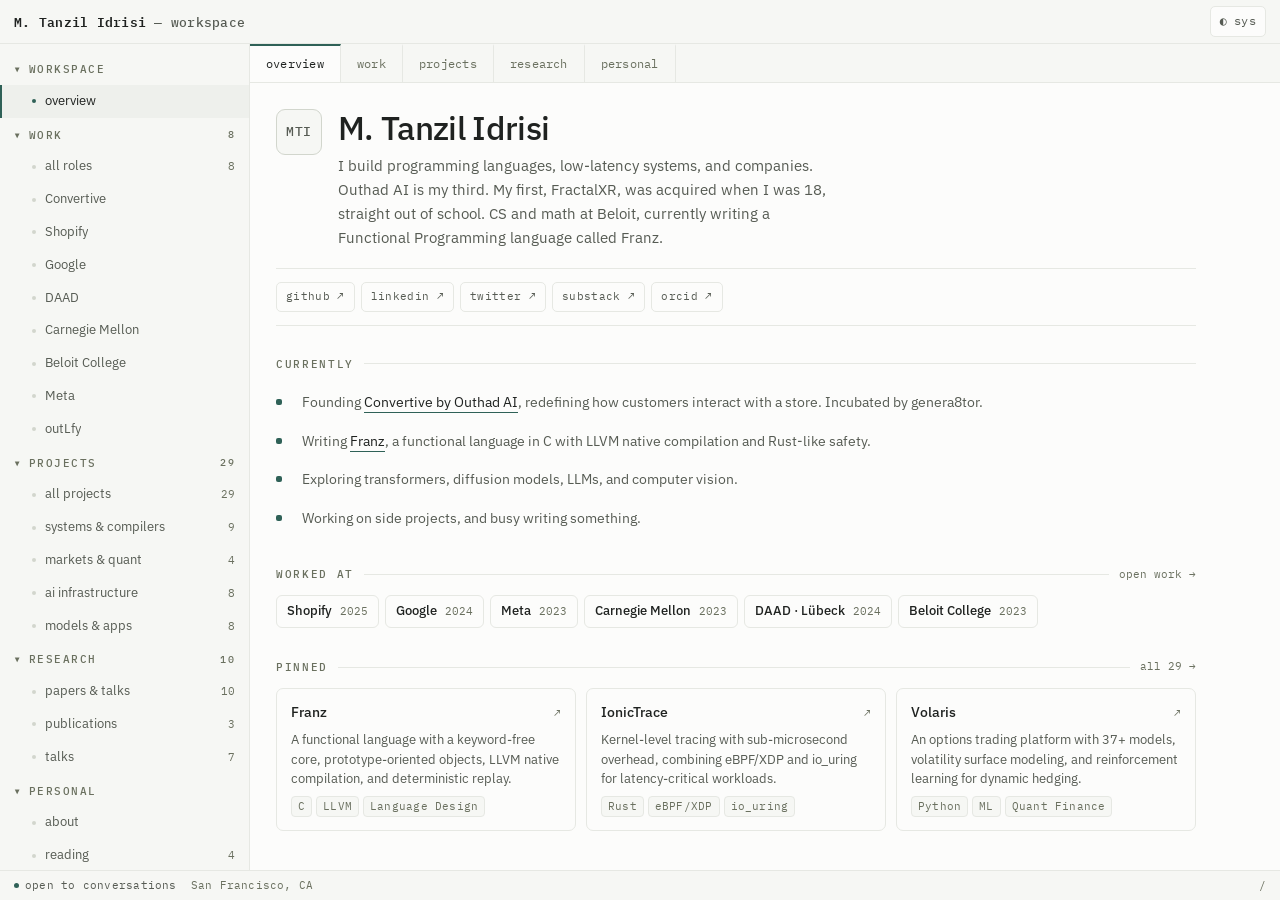
==== commit 14eb0d30: "new" ====
--- a/index.html
+++ b/index.html
@@ -1,916 +1,730 @@
-<!doctype html>
-<html>
-
+<!DOCTYPE html>
+<html lang="en">
 <head>
-    <meta charset="utf-8">
-    <title>M. Tanzil Idrisi</title>
-    <meta name="description" content="I'm a CS + Math major ar Beloit College.">
-    <meta name="viewport" content="width=device-width, initial-scale=1">
-
-    <meta property="og:title" content="M. Tanzil Idrisi">
-    <meta property="og:type" content="">
-    <meta property="og:url" content="#">
-    <meta property="og:image" content="">
-
-    <link rel="icon" href="favicon.png" sizes="any">
-    <link rel="icon" href="favicon.png" type="image/svg+xml">
-    <link rel="apple-touch-icon" href="favicon.png">
-    <link rel="stylesheet" href="css/normalize.css">
-    <link rel="stylesheet" href="css/skeleton.css">
-    <link rel="stylesheet" href="css/style.css">
-
-    <link rel="manifest" href="site.webmanifest">
-    <meta name="theme-color" content="#fafafa">
-
-    <style>
-        .dialog-overlay {
-            display: none;
-            position: fixed;
-            top: 0;
-            left: 0;
-            width: 100%;
-            height: 100%;
-            background-color: rgba(0, 0, 0, 0.5);
-            z-index: 1000;
-        }
-
-        .dialog-box {
-            position: fixed;
-            top: 50%;
-            left: 50%;
-            transform: translate(-50%, -50%);
-            background-color: white;
-            padding: 20px;
-            border-radius: 8px;
-            box-shadow: 0 2px 10px rgba(0, 0, 0, 0.1);
-            z-index: 1001;
-            text-align: center;
-        }
-
-        .dialog-buttons {
-            margin-top: 20px;
-        }
-
-        .dialog-button {
-            margin: 0 10px;
-            padding: 8px 16px;
-            border: none;
-            border-radius: 4px;
-            cursor: pointer;
-        }
-
-        .ok-button {
-            background-color: #f0f0f0;
-        }
-
-        .email-button {
-            background-color: #4CAF50;
-            color: white;
-        }
-    </style>
-
-
+<meta charset="utf-8">
+<meta name="viewport" content="width=device-width, initial-scale=1">
+
+<title>M. Tanzil Idrisi</title>
+<meta name="description" content="M. Tanzil Idrisi builds programming languages, low-latency systems, and companies. Outhad AI is the third, alongside a functional language called Franz.">
+<meta name="author" content="M. Tanzil Idrisi">
+<link rel="canonical" href="https://tanzil7890.github.io/">
+
+<meta property="og:type" content="profile">
+<meta property="og:title" content="M. Tanzil Idrisi">
+<meta property="og:description" content="Builds programming languages, low-latency systems, and companies. Outhad AI is the third.">
+<meta property="og:url" content="https://tanzil7890.github.io/">
+<meta name="twitter:card" content="summary">
+<meta name="twitter:title" content="M. Tanzil Idrisi">
+<meta name="twitter:description" content="Builds programming languages, low-latency systems, and companies. Outhad AI is the third.">
+
+<meta name="theme-color" content="#fcfcfb" media="(prefers-color-scheme: light)">
+<meta name="theme-color" content="#15181a" media="(prefers-color-scheme: dark)">
+<link rel="icon" href="favicon.svg" type="image/svg+xml">
+
+<link rel="preconnect" href="https://fonts.googleapis.com">
+<link rel="preconnect" href="https://fonts.gstatic.com" crossorigin>
+<link rel="stylesheet" href="https://fonts.googleapis.com/css2?family=IBM+Plex+Sans:wght@400;450;500;600&family=IBM+Plex+Mono:wght@400;500;600&display=swap">
+<link rel="stylesheet" href="css/style.css">
+
+<noscript><style>
+  /* without JS the tabs cannot switch, so show every view in sequence */
+  .view{display:block!important}
+  .tabs{display:none}
+  .view + .view{border-top:1px solid var(--line)}
+</style></noscript>
 </head>
-
 <body>
-
-<div class="header" style="position: sticky; top: 0; z-index: 100; background-color: white; padding: 0; box-shadow: 0 1px 4px rgba(0,0,0,0.06);">
-    <nav class="site-nav">
-        <a href="/" class="nav-name">Tanzil Idrisi</a>
-        <div class="nav-links">
-            <a href="#now" class="nav-link">now</a>
-            <a href="#about" class="nav-link">about</a>
-            <a href="#experience" class="nav-link">exp</a>
-            <a href="#research" class="nav-link">publications</a>
-            <a href="#talks" class="nav-link">talks</a>
-            <a href="#updates" class="nav-link">updates</a>
-            <a href="#projects" class="nav-link">projects</a>
+<script>
+/* theme bootstrap — before markup, so dark viewers get no light flash */
+(function(){var t=null;try{t=localStorage.getItem('tiw-theme')}catch(e){}
+if(t==='light'||t==='dark')document.documentElement.setAttribute('data-theme',t)})();
+</script>
+
+<a class="skip" href="#pane">skip to content</a>
+
+<div class="shell">
+
+  <header class="title">
+    <span class="title__name"><b>M. Tanzil Idrisi</b> <span>— workspace</span></span>
+    <span class="title__sp"></span>
+    <button class="tbtn" id="themeBtn" aria-label="Theme: follow system. Activate to change.">
+      <span aria-hidden="true">&#9680;</span><span id="themeTxt">sys</span>
+    </button>
+  </header>
+
+  <div class="mid">
+
+    <!-- ===================== sidebar tree ===================== -->
+    <aside class="rail" id="rail">
+      <nav aria-label="Workspace">
+
+        <div class="tree__grp">
+          <button class="tree__h" aria-expanded="true" data-grp>
+            <span class="tree__tw" aria-hidden="true">&#9660;</span>workspace
+          </button>
+          <div class="tree__list">
+            <button class="tw" data-view="overview" data-top aria-current="true">
+              <span class="tw__dot"></span><span class="tw__t">overview</span>
+            </button>
+          </div>
         </div>
-    </nav>
+
+        <div class="tree__grp g-work">
+          <button class="tree__h" aria-expanded="true" data-grp>
+            <span class="tree__tw" aria-hidden="true">&#9660;</span>work<span class="tree__n">8</span>
+          </button>
+          <div class="tree__list">
+            <button class="tw" data-view="work" data-top><span class="tw__dot"></span><span class="tw__t">all roles</span><span class="tw__n">8</span></button>
+            <button class="tw" data-view="work" data-focus="convertive"><span class="tw__dot"></span><span class="tw__t">Convertive</span></button>
+            <button class="tw" data-view="work" data-focus="shopify"><span class="tw__dot"></span><span class="tw__t">Shopify</span></button>
+            <button class="tw" data-view="work" data-focus="google"><span class="tw__dot"></span><span class="tw__t">Google</span></button>
+            <button class="tw" data-view="work" data-focus="daad"><span class="tw__dot"></span><span class="tw__t">DAAD</span></button>
+            <button class="tw" data-view="work" data-focus="cmu"><span class="tw__dot"></span><span class="tw__t">Carnegie Mellon</span></button>
+            <button class="tw" data-view="work" data-focus="beloit"><span class="tw__dot"></span><span class="tw__t">Beloit College</span></button>
+            <button class="tw" data-view="work" data-focus="meta"><span class="tw__dot"></span><span class="tw__t">Meta</span></button>
+            <button class="tw" data-view="work" data-focus="outlfy"><span class="tw__dot"></span><span class="tw__t">outLfy</span></button>
+          </div>
+        </div>
+
+        <div class="tree__grp g-ship">
+          <button class="tree__h" aria-expanded="true" data-grp>
+            <span class="tree__tw" aria-hidden="true">&#9660;</span>projects<span class="tree__n">29</span>
+          </button>
+          <div class="tree__list">
+            <button class="tw" data-view="projects" data-top><span class="tw__dot"></span><span class="tw__t">all projects</span><span class="tw__n">29</span></button>
+            <button class="tw" data-view="projects" data-grpfilter="g1"><span class="tw__dot"></span><span class="tw__t">systems &amp; compilers</span><span class="tw__n">9</span></button>
+            <button class="tw" data-view="projects" data-grpfilter="g2"><span class="tw__dot"></span><span class="tw__t">markets &amp; quant</span><span class="tw__n">4</span></button>
+            <button class="tw" data-view="projects" data-grpfilter="g3"><span class="tw__dot"></span><span class="tw__t">ai infrastructure</span><span class="tw__n">8</span></button>
+            <button class="tw" data-view="projects" data-grpfilter="g4"><span class="tw__dot"></span><span class="tw__t">models &amp; apps</span><span class="tw__n">8</span></button>
+          </div>
+        </div>
+
+        <div class="tree__grp g-res">
+          <button class="tree__h" aria-expanded="true" data-grp>
+            <span class="tree__tw" aria-hidden="true">&#9660;</span>research<span class="tree__n">10</span>
+          </button>
+          <div class="tree__list">
+            <button class="tw" data-view="research" data-top><span class="tw__dot"></span><span class="tw__t">papers &amp; talks</span><span class="tw__n">10</span></button>
+            <button class="tw" data-view="research" data-focus="papers"><span class="tw__dot"></span><span class="tw__t">publications</span><span class="tw__n">3</span></button>
+            <button class="tw" data-view="research" data-focus="talks"><span class="tw__dot"></span><span class="tw__t">talks</span><span class="tw__n">7</span></button>
+          </div>
+        </div>
+
+        <div class="tree__grp g-read">
+          <button class="tree__h" aria-expanded="true" data-grp>
+            <span class="tree__tw" aria-hidden="true">&#9660;</span>personal
+          </button>
+          <div class="tree__list">
+            <button class="tw" data-view="personal" data-top><span class="tw__dot"></span><span class="tw__t">about</span></button>
+            <button class="tw" data-view="personal" data-focus="reading"><span class="tw__dot"></span><span class="tw__t">reading</span><span class="tw__n">4</span></button>
+            <button class="tw" data-view="personal" data-focus="writing"><span class="tw__dot"></span><span class="tw__t">writing</span><span class="tw__n">2</span></button>
+          </div>
+        </div>
+
+      </nav>
+    </aside>
+
+    <!-- ===================== pane ===================== -->
+    <main class="pane" id="pane">
+      <div class="tabs" role="tablist" aria-label="Open views">
+        <button class="tab" role="tab" data-tab="overview" aria-selected="true">overview</button>
+        <button class="tab" role="tab" data-tab="work" aria-selected="false">work</button>
+        <button class="tab" role="tab" data-tab="projects" aria-selected="false">projects</button>
+        <button class="tab" role="tab" data-tab="research" aria-selected="false">research</button>
+        <button class="tab" role="tab" data-tab="personal" aria-selected="false">personal</button>
+      </div>
+
+      <div class="scroll" id="scroll">
+
+        <!-- ---------------- overview ---------------- -->
+        <section class="view on" id="v-overview" data-v="overview" role="tabpanel" tabindex="-1" aria-label="Overview">
+          <div class="inner">
+
+            <div class="hero">
+              <div class="hero__id">
+                <span class="mono-mark" aria-hidden="true">MTI</span>
+                <div class="hero__txt">
+                  <h1 class="hero__h">M. Tanzil Idrisi</h1>
+                  <p class="hero__s">I build programming languages, low-latency systems, and companies. Outhad AI is my third. My first, FractalXR, was acquired when I was 18, straight out of school. CS and math at Beloit, currently writing a Functional Programming language called Franz.</p>
+                </div>
+              </div>
+
+              <div class="links">
+                <a class="olink" href="https://github.com/tanzil7890" target="_blank" rel="noopener noreferrer">github &#8599;<span class="vh">(opens in a new tab)</span></a>
+                <a class="olink" href="https://www.linkedin.com/in/mohammad-tanzil-idrisi-077041165/" target="_blank" rel="noopener noreferrer">linkedin &#8599;<span class="vh">(opens in a new tab)</span></a>
+                <a class="olink" href="https://twitter.com/TanzilIdrisi_" target="_blank" rel="noopener noreferrer">twitter &#8599;<span class="vh">(opens in a new tab)</span></a>
+                <a class="olink" href="https://tanzilidrisi.substack.com/" target="_blank" rel="noopener noreferrer">substack &#8599;<span class="vh">(opens in a new tab)</span></a>
+                <a class="olink" href="https://orcid.org/0009-0009-8713-053X" target="_blank" rel="noopener noreferrer">orcid &#8599;<span class="vh">(opens in a new tab)</span></a>
+                <!-- resume PDF omitted: idrisiMohammadtanzil_SE.pdf is a 404 at the source site -->
+              </div>
+            </div>
+
+            <div class="block">
+              <div class="block__h"><span class="eyebrow">currently</span><span class="block__r"></span></div>
+              <ul class="now">
+                <li><span>Founding <a class="tlink" href="https://www.producthunt.com/posts/outhad" target="_blank" rel="noopener noreferrer">Convertive by Outhad AI</a>, redefining how customers interact with a store. Incubated by genera8tor.<span class="vh"> (opens in a new tab)</span></span></li>
+                <li><span>Writing <a class="tlink" href="https://github.com/tanzil7890/franz" target="_blank" rel="noopener noreferrer">Franz</a>, a functional language in C with LLVM native compilation and Rust-like safety.<span class="vh"> (opens in a new tab)</span></span></li>
+                <li><span>Exploring transformers, diffusion models, LLMs, and computer vision.</span></li>
+                <li><span>Working on side projects, and busy writing something.</span></li>
+              </ul>
+            </div>
+
+            <div class="block">
+              <div class="block__h"><span class="eyebrow">worked at</span><span class="block__r"></span><button class="block__a" data-goto="work">open work &#8594;</button></div>
+              <div class="orgs">
+                <span class="org"><b>Shopify</b><span>2025</span></span>
+                <span class="org"><b>Google</b><span>2024</span></span>
+                <span class="org"><b>Meta</b><span>2023</span></span>
+                <span class="org"><b>Carnegie Mellon</b><span>2023</span></span>
+                <span class="org"><b>DAAD &middot; L&uuml;beck</b><span>2024</span></span>
+                <span class="org"><b>Beloit College</b><span>2023</span></span>
+              </div>
+            </div>
+
+            <div class="block">
+              <div class="block__h"><span class="eyebrow">pinned</span><span class="block__r"></span><button class="block__a" data-goto="projects">all 29 &#8594;</button></div>
+              <div class="pins">
+                <a class="pin" href="https://github.com/tanzil7890/franz" target="_blank" rel="noopener noreferrer">
+                  <span class="pin__h"><span class="pin__n">Franz</span><span class="pin__x">&#8599;</span></span>
+                  <span class="pin__d">A functional language with a keyword-free core, prototype-oriented objects, LLVM native compilation, and deterministic replay.</span>
+                  <span class="pin__t"><span class="tag">C</span><span class="tag">LLVM</span><span class="tag">Language Design</span></span>
+                  <span class="vh">(opens in a new tab)</span>
+                </a>
+                <a class="pin" href="https://github.com/tanzil7890/IonicTrace" target="_blank" rel="noopener noreferrer">
+                  <span class="pin__h"><span class="pin__n">IonicTrace</span><span class="pin__x">&#8599;</span></span>
+                  <span class="pin__d">Kernel-level tracing with sub-microsecond overhead, combining eBPF/XDP and io_uring for latency-critical workloads.</span>
+                  <span class="pin__t"><span class="tag">Rust</span><span class="tag">eBPF/XDP</span><span class="tag">io_uring</span></span>
+                  <span class="vh">(opens in a new tab)</span>
+                </a>
+                <a class="pin" href="https://github.com/tanzil7890/volaris" target="_blank" rel="noopener noreferrer">
+                  <span class="pin__h"><span class="pin__n">Volaris</span><span class="pin__x">&#8599;</span></span>
+                  <span class="pin__d">An options trading platform with 37+ models, volatility surface modeling, and reinforcement learning for dynamic hedging.</span>
+                  <span class="pin__t"><span class="tag">Python</span><span class="tag">ML</span><span class="tag">Quant Finance</span></span>
+                  <span class="vh">(opens in a new tab)</span>
+                </a>
+              </div>
+            </div>
+
+          </div>
+        </section>
+
+        <!-- ---------------- work ---------------- -->
+        <section class="view" id="v-work" data-v="work" role="tabpanel" tabindex="-1" aria-label="Work">
+          <div class="inner">
+            <div class="vhead">
+              <p class="eyebrow">work</p>
+              <h2 class="h-view">Eight roles, 2022 to now</h2>
+              <p class="sub">Founding and engineering across startups, big tech infrastructure, and academic research labs.</p>
+            </div>
+
+            <article class="role role--on" id="r-convertive">
+              <div class="role__rail"></div>
+              <div class="role__b">
+                <div class="role__top"><h3 class="role__org">Convertive by Outhad AI</h3><span class="pill">current</span><span class="role__when">Sep 2024 &mdash; now</span></div>
+                <p class="role__meta">CTO &amp; CEO <em>&middot; Madison, Wisconsin</em></p>
+                <ul class="bl"><li>A genera8tor (gBeta) incubated startup improving how end users search retailers, closing the gap between what you say and what you get using generative AI, computer vision, natural language processing, and deep learning.</li></ul>
+              </div>
+            </article>
+
+            <article class="role" id="r-shopify">
+              <div class="role__rail"></div>
+              <div class="role__b">
+                <div class="role__top"><h3 class="role__org">Shopify</h3><span class="role__when">May &mdash; Aug 2025</span></div>
+                <p class="role__meta">Software Engineer Intern <em>&middot; San Francisco, California</em></p>
+                <ul class="bl">
+                  <li>Built a scalable ads auction system in Go handling 10M+ daily requests at p95 under 120ms.</li>
+                  <li>Maintained 99.9% auction availability across multi-AZ Kubernetes deployment and failover.</li>
+                  <li>Shipped a feature-flag service powering checkout experiments with automated rollout controls.</li>
+                  <li>Reduced PostgreSQL load 40% with Redis caching for sub-millisecond metadata lookups.</li>
+                  <li>Processed billions of events with Airflow pipelines, distributed tracing, and automated recovery.</li>
+                </ul>
+              </div>
+            </article>
+
+            <article class="role" id="r-google">
+              <div class="role__rail"></div>
+              <div class="role__b">
+                <div class="role__top"><h3 class="role__org">Google</h3><span class="role__when">Jul &mdash; Sep 2024</span></div>
+                <p class="role__meta">Software Engineer Fellow <em>&middot; Remote</em></p>
+                <ul class="bl">
+                  <li>Selected from 400+ applicants for a competitive 10-week program built around hands-on projects, interview preparation, and technical workshops.</li>
+                  <li>Received one-on-one mentorship from Google engineers and collaborated with peers on production practices.</li>
+                </ul>
+              </div>
+            </article>
+
+            <article class="role" id="r-daad">
+              <div class="role__rail"></div>
+              <div class="role__b">
+                <div class="role__top"><h3 class="role__org">DAAD German Academic Exchange Service</h3><span class="role__when">May &mdash; Aug 2024</span></div>
+                <p class="role__meta">Undergraduate Research Fellow <em>&middot; L&uuml;beck, Germany</em></p>
+                <ul class="bl">
+                  <li>Innovated a noise-aware 3D U-Net, improving PET image quality by 15% and surpassing baseline U-Net performance.</li>
+                  <li>Worked on AG-PET, an anatomically guided multimodal U-Net for PET denoising.</li>
+                  <li>Constructed a patch-based NAFNET noise-aware fusion network.</li>
+                  <li>Built a self-supervised diffusion model made noise-aware to improve denoising accuracy.</li>
+                  <li>Presented findings at the IEEE NSS Medical Imaging Conference 2024 in Tampa, Florida.</li>
+                </ul>
+                <p class="sup">supervisors &middot; <a href="https://www.imt.uni-luebeck.de/institute/staff/ezzat-elmoujarkach" target="_blank" rel="noopener noreferrer">Ezzat Elmoujarkach</a>, <a href="https://www.imt.uni-luebeck.de/institute/staff/magdalena-rafecas" target="_blank" rel="noopener noreferrer">Magdalena Rafecas</a></p>
+              </div>
+            </article>
+
+            <article class="role" id="r-cmu">
+              <div class="role__rail"></div>
+              <div class="role__b">
+                <div class="role__top"><h3 class="role__org">Carnegie Mellon University</h3><span class="role__when">Aug 2023 &mdash; Jan 2024</span></div>
+                <p class="role__meta">Machine Learning Research Intern, School of Computer Science <em>&middot; Pittsburgh, Pennsylvania</em></p>
+                <ul class="bl">
+                  <li>Developed a Python mobile system for 3D face reconstruction from 2D images, supporting cancer and cosmetic surgery planning.</li>
+                  <li>Leveraged a GAN trained with PyTorch, achieving a 90.2% accuracy rate on the LFW dataset.</li>
+                  <li>Used DLib to identify 68 key facial landmarks, with SciPy, PyMesh, and Matplotlib.</li>
+                </ul>
+                <p class="sup">supervisor &middot; Dr. Ganesh Mani</p>
+              </div>
+            </article>
+
+            <article class="role" id="r-beloit">
+              <div class="role__rail"></div>
+              <div class="role__b">
+                <div class="role__top"><h3 class="role__org">Beloit College</h3><span class="role__when">Aug 2023 &mdash; May 2024</span></div>
+                <p class="role__meta">Data Science Engineer <em>&middot; Beloit, Wisconsin</em></p>
+                <ul class="bl"><li>Developed a Python desktop application for task automation, saving $10K+ by producing custom financial aid letters in house rather than through an outsourced service.</li></ul>
+              </div>
+            </article>
+
+            <article class="role" id="r-meta">
+              <div class="role__rail"></div>
+              <div class="role__b">
+                <div class="role__top"><h3 class="role__org">Meta</h3><span class="role__when">May &mdash; Aug 2023</span></div>
+                <p class="role__meta">Software Engineer Intern <em>&middot; Menlo Park, California</em></p>
+                <ul class="bl">
+                  <li>Built Vision Transformer optimizations for large-scale video understanding across Meta production systems.</li>
+                  <li>Designed adaptive token sampling in PyTorch and integrated it into Reels video understanding pipelines.</li>
+                  <li>Reduced transformer inference latency and FLOPs by 25%, cutting production compute costs by 10%.</li>
+                </ul>
+              </div>
+            </article>
+
+            <article class="role" id="r-outlfy">
+              <div class="role__rail"></div>
+              <div class="role__b">
+                <div class="role__top"><h3 class="role__org">outLfy</h3><span class="role__when">Oct 2022 &mdash; Aug 2024</span></div>
+                <p class="role__meta">Co-Founder &amp; CEO <em>&middot; United States, remote</em></p>
+                <ul class="bl">
+                  <li>Provided custom AI solutions to companies, from marketing and branding to data-driven tooling.</li>
+                  <li>Focused primarily on the financial and e-commerce sectors.</li>
+                  <li>Specialized in helping small and medium enterprises grow efficiently and cost-effectively.</li>
+                </ul>
+              </div>
+            </article>
+          </div>
+        </section>
+
+        <!-- ---------------- projects ---------------- -->
+        <section class="view" id="v-projects" data-v="projects" role="tabpanel" tabindex="-1" aria-label="Projects">
+          <div class="inner">
+            <div class="vhead">
+              <p class="eyebrow">projects</p>
+              <h2 class="h-view">Twenty-nine things I shipped</h2>
+              <p class="sub">Compilers and runtimes, trading systems, AI infrastructure, and applied models. Filter by technology or pick a family from the tree.</p>
+            </div>
+
+            <div class="ptools">
+              <div class="chipline" role="group" aria-label="Filter projects by technology" id="filter"></div>
+              <p class="pcount" role="status" id="pcount">29 of 29</p>
+            </div>
+
+            <div id="projRoot"></div>
+          </div>
+        </section>
+
+        <!-- ---------------- research ---------------- -->
+        <section class="view" id="v-research" data-v="research" role="tabpanel" tabindex="-1" aria-label="Research">
+          <div class="inner">
+            <div class="vhead">
+              <p class="eyebrow">research</p>
+              <h2 class="h-view">Three papers, seven talks</h2>
+              <p class="sub">Efficient inference and caching, contextual bandits for e-commerce, and low-dose PET reconstruction.</p>
+            </div>
+
+            <div class="block" id="papers" style="margin-top:0">
+              <div class="block__h"><span class="eyebrow">publications</span><span class="block__r"></span><span class="block__a">3</span></div>
+
+              <article class="paper">
+                <h3 class="paper__t">Paired Replacement: Differential Cache Maintenance for Dynamic Sparse and Mixture-of-Experts Inference</h3>
+                <p class="paper__v">AIML Systems Conference 2026 &middot; accepted &middot; Oct 2026</p>
+                <div class="paper__f"><span class="pill pill--res">forthcoming</span><span class="tag">Efficient Inference</span><span class="tag">Mixture-of-Experts</span><span class="tag">Caching</span></div>
+              </article>
+
+              <article class="paper">
+                <h3 class="paper__t">Timeline-Weighted Contextual Bandits for Real-Time E-Commerce Intervention</h3>
+                <p class="paper__v">Preprint 2026 &middot; Zenodo &middot; representation, benchmarks, and an honest off-policy study</p>
+                <div class="paper__f">
+                  <a class="olink" href="https://doi.org/10.5281/zenodo.20652076" target="_blank" rel="noopener noreferrer">doi &#8599;<span class="vh">(opens in a new tab)</span></a>
+                  <span class="tag">Contextual Bandits</span><span class="tag">Off-Policy</span><span class="tag">E-Commerce</span>
+                </div>
+              </article>
+
+              <article class="paper">
+                <h3 class="paper__t">TIB v1.0: Timeline Intervention Benchmark</h3>
+                <p class="paper__v">Dataset 2026 &middot; Zenodo &middot; propensity-logged benchmarks for intervention bandits</p>
+                <div class="paper__f">
+                  <a class="olink" href="https://doi.org/10.5281/zenodo.20651686" target="_blank" rel="noopener noreferrer">doi &#8599;<span class="vh">(opens in a new tab)</span></a>
+                  <a class="olink" href="https://huggingface.co/datasets/tanzilidrisi/tib-benchmark" target="_blank" rel="noopener noreferrer">huggingface &#8599;<span class="vh">(opens in a new tab)</span></a>
+                  <span class="tag">Dataset</span><span class="tag">Benchmark</span>
+                </div>
+              </article>
+            </div>
+
+            <div class="block" id="talks">
+              <div class="block__h"><span class="eyebrow">talks</span><span class="block__r"></span><span class="block__a">7</span></div>
+              <div class="talkrow"><p class="talkrow__t">ContextKit: Multimodal Graph Memory Architecture for AI</p><p class="talkrow__d">Apr 7, 2025</p><p class="talkrow__v">National Conference of Undergraduate Research &middot; Pittsburgh, PA</p></div>
+              <div class="talkrow"><p class="talkrow__t">C-PETAL-3D: Classification Driven Progressive Elimination of Noise Towards Accurate Ultra Low Dose PET Images Using 3D U-Nets</p><p class="talkrow__d">Oct 28, 2024</p><p class="talkrow__v">IEEE NSS MIC RTSD 2024 &middot; Tampa, FL</p></div>
+              <div class="talkrow"><p class="talkrow__t">ContextKit: Memory Layer for Long Running Agents</p><p class="talkrow__d">Oct 23, 2024</p><p class="talkrow__v">Mid-States Consortium &middot; University of Chicago</p></div>
+              <div class="talkrow"><p class="talkrow__t">Efficient Hyperparameter Optimization through Sparse Sampling and Robust Tensor PCA</p><p class="talkrow__d">Apr 10, 2024</p><p class="talkrow__v">National Conference of Undergraduate Research &middot; Miami, FL</p></div>
+              <div class="talkrow"><p class="talkrow__t">Quantization Optimization: Autoencoders and Lloyd-Max for Data Compression</p><p class="talkrow__d">Oct 23, 2023</p><p class="talkrow__v">Mid-States Consortium &middot; University of Chicago</p></div>
+              <div class="talkrow"><p class="talkrow__t">Pooling Convolutional Capsule Network</p><p class="talkrow__d">Apr 12, 2023</p><p class="talkrow__v">National Conference of Undergraduate Research &middot; UW&ndash;Eau Claire</p></div>
+              <div class="talkrow"><p class="talkrow__t">Pooling Convolutional Capsule Network</p><p class="talkrow__d">Oct 23, 2022</p><p class="talkrow__v">Mid-States Consortium &middot; University of Chicago</p></div>
+            </div>
+          </div>
+        </section>
+
+        <!-- ---------------- personal ---------------- -->
+        <section class="view" id="v-personal" data-v="personal" role="tabpanel" tabindex="-1" aria-label="Personal">
+          <div class="inner">
+            <div class="vhead">
+              <p class="eyebrow">personal</p>
+              <h2 class="h-view">About, reading, writing</h2>
+              <p class="sub">The parts that are not a repository.</p>
+            </div>
+
+            <div class="block" style="margin-top:0">
+              <div class="block__h"><span class="eyebrow">about</span><span class="block__r"></span></div>
+              <p class="prose">I&rsquo;m primarily a technical builder and serial founder. <a class="tlink" href="https://tryconvertive.com/" target="_blank" rel="noopener noreferrer">Outhad AI</a> is my third company. My first, <a class="tlink" href="https://tanzilidrisi68.medium.com/boxally-bought-my-farctalxr-788a7985e15f" target="_blank" rel="noopener noreferrer">FractalXR</a>, was acquired by Boxally when I was 18, straight out of school. <a class="tlink" href="https://outlfy.com/" target="_blank" rel="noopener noreferrer">outLfy</a> came second. My academic background is in applied math, CS, and quantitative economics, with splashes of philosophy, physics, and psychology.</p>
+              <p class="prose">Lately I&rsquo;ve been designing <a class="tlink" href="https://github.com/tanzil7890/franz" target="_blank" rel="noopener noreferrer">Franz</a>, a functional programming language built in C with LLVM native compilation &mdash; a tiny, keyword-free functional core with prototype-oriented objects, Rust-like safety, lexical scoping, and deterministic replay.</p>
+              <p class="prose">I spend a lot of time building <a class="tlink" href="https://tryconvertive.com/" target="_blank" rel="noopener noreferrer">Convertive by Outhad AI</a>, reading works by Jeffrey Archer, Jaun Elia, and J.K. Rowling, and playing and watching cricket.</p>
+            </div>
+
+            <div class="block" id="reading">
+              <div class="block__h"><span class="eyebrow">reading</span><span class="block__r"></span><span class="block__a">4</span></div>
+              <a class="bookrow" href="https://www.goodreads.com/book/show/57945316-babel" target="_blank" rel="noopener noreferrer"><span class="bookrow__t">Babel</span><span class="bookrow__a">R.F. Kuang</span><span class="vh">(opens in a new tab)</span></a>
+              <a class="bookrow" href="https://www.goodreads.com/book/show/13425570-how-will-you-measure-your-life" target="_blank" rel="noopener noreferrer"><span class="bookrow__t">How Will You Measure Your Life?</span><span class="bookrow__a">Clayton M. Christensen</span><span class="vh">(opens in a new tab)</span></a>
+              <a class="bookrow" href="https://www.goodreads.com/book/show/24885533-the-paper-menagerie-and-other-stories" target="_blank" rel="noopener noreferrer"><span class="bookrow__t">The Paper Menagerie and Other Stories</span><span class="bookrow__a">Ken Liu</span><span class="vh">(opens in a new tab)</span></a>
+              <a class="bookrow" href="https://www.goodreads.com/book/show/4671.The_Great_Gatsby" target="_blank" rel="noopener noreferrer"><span class="bookrow__t">The Great Gatsby</span><span class="bookrow__a">F. Scott Fitzgerald</span><span class="vh">(opens in a new tab)</span></a>
+            </div>
+
+            <div class="block" id="writing">
+              <div class="block__h"><span class="eyebrow">writing</span><span class="block__r"></span><span class="block__a">2</span></div>
+              <a class="wcard" href="https://tanzilidrisi.substack.com/" target="_blank" rel="noopener noreferrer">
+                <span><span class="wcard__t">Substack</span><br><span class="wcard__d">Personal life updates, every few months.</span></span>
+                <span class="wcard__x">&#8599;</span><span class="vh">(opens in a new tab)</span>
+              </a>
+              <a class="wcard" href="https://tanzilidrisi68.medium.com/" target="_blank" rel="noopener noreferrer">
+                <span><span class="wcard__t">Medium</span><br><span class="wcard__d">Occasional writing about topics I find interesting.</span></span>
+                <span class="wcard__x">&#8599;</span><span class="vh">(opens in a new tab)</span>
+              </a>
+            </div>
+          </div>
+        </section>
+
+      </div>
+    </main>
+  </div>
+
+  <footer class="status">
+    <span class="status__ok"><i></i>open to conversations</span>
+    <span>San Francisco, CA</span>
+    <span class="status__sp"></span>
+    <span id="statusView">overview</span>
+  </footer>
 </div>
 
-
-
-    <!-- Add your site or application content here -->
-    <div class="container" style="padding-top: 40px;">
-
-
-        <div class="profile-section">
-        <img src="profile.png" class="profile-photo" id="profile" alt="M. Tanzil Idrisi">
-
-        <div class="profile-info">
-            <p class="name">M. Tanzil Idrisi</p>
-            <p class="bio-text">CS + Math @ Beloit. Experimenting in public. Caramel macchiato addict.</p>
-            <!-- <div class="news">Hello! Welcome to my corner of the internet :)</div> -->
-            <div class="connect">
-                <a href="https://twitter.com/TanzilIdrisi_" style="text-decoration: none;">
-                    <svg class="header-link" xmlns="http://www.w3.org/2000/svg" x="0px" y="0px" width="25" height="25"
-                        viewBox="0 0 50 50">
-                        <path
-                            d="M 50.0625 10.4375 C 48.214844 11.257813 46.234375 11.808594 44.152344 12.058594 C 46.277344 10.785156 47.910156 8.769531 48.675781 6.371094 C 46.691406 7.546875 44.484375 8.402344 42.144531 8.863281 C 40.269531 6.863281 37.597656 5.617188 34.640625 5.617188 C 28.960938 5.617188 24.355469 10.21875 24.355469 15.898438 C 24.355469 16.703125 24.449219 17.488281 24.625 18.242188 C 16.078125 17.8125 8.503906 13.71875 3.429688 7.496094 C 2.542969 9.019531 2.039063 10.785156 2.039063 12.667969 C 2.039063 16.234375 3.851563 19.382813 6.613281 21.230469 C 4.925781 21.175781 3.339844 20.710938 1.953125 19.941406 C 1.953125 19.984375 1.953125 20.027344 1.953125 20.070313 C 1.953125 25.054688 5.5 29.207031 10.199219 30.15625 C 9.339844 30.390625 8.429688 30.515625 7.492188 30.515625 C 6.828125 30.515625 6.183594 30.453125 5.554688 30.328125 C 6.867188 34.410156 10.664063 37.390625 15.160156 37.472656 C 11.644531 40.230469 7.210938 41.871094 2.390625 41.871094 C 1.558594 41.871094 0.742188 41.824219 -0.0585938 41.726563 C 4.488281 44.648438 9.894531 46.347656 15.703125 46.347656 C 34.617188 46.347656 44.960938 30.679688 44.960938 17.09375 C 44.960938 16.648438 44.949219 16.199219 44.933594 15.761719 C 46.941406 14.3125 48.683594 12.5 50.0625 10.4375 Z">
-                        </path>
-                    </svg>
-                </a>
-
-                <a href="https://www.linkedin.com/in/mohammad-tanzil-idrisi-077041165/" style="text-decoration: none;">
-                    <svg xmlns="http://www.w3.org/2000/svg" x="0px" y="0px" width="25" height="25" viewBox="0 0 30 30"
-                        class="header-link">
-                        <path
-                            d="M24,4H6C4.895,4,4,4.895,4,6v18c0,1.105,0.895,2,2,2h18c1.105,0,2-0.895,2-2V6C26,4.895,25.105,4,24,4z M10.954,22h-2.95 v-9.492h2.95V22z M9.449,11.151c-0.951,0-1.72-0.771-1.72-1.72c0-0.949,0.77-1.719,1.72-1.719c0.948,0,1.719,0.771,1.719,1.719 C11.168,10.38,10.397,11.151,9.449,11.151z M22.004,22h-2.948v-4.616c0-1.101-0.02-2.517-1.533-2.517 c-1.535,0-1.771,1.199-1.771,2.437V22h-2.948v-9.492h2.83v1.297h0.04c0.394-0.746,1.356-1.533,2.791-1.533 c2.987,0,3.539,1.966,3.539,4.522V22z">
-                        </path>
-                    </svg>
-                </a>
-
-                <a href="https://github.com/tanzil7890" style="text-decoration: none;">
-                    <svg class="header-link" xmlns="http://www.w3.org/2000/svg" x="0px" y="0px" width="25" height="25"
-                        viewBox="0 0 30 30">
-                        <path
-                            d="M15,3C8.373,3,3,8.373,3,15c0,5.623,3.872,10.328,9.092,11.63C12.036,26.468,12,26.28,12,26.047v-2.051 c-0.487,0-1.303,0-1.508,0c-0.821,0-1.551-0.353-1.905-1.009c-0.393-0.729-0.461-1.844-1.435-2.526 c-0.289-0.227-0.069-0.486,0.264-0.451c0.615,0.174,1.125,0.596,1.605,1.222c0.478,0.627,0.703,0.769,1.596,0.769 c0.433,0,1.081-0.025,1.691-0.121c0.328-0.833,0.895-1.6,1.588-1.962c-3.996-0.411-5.903-2.399-5.903-5.098 c0-1.162,0.495-2.286,1.336-3.233C9.053,10.647,8.706,8.73,9.435,8c1.798,0,2.885,1.166,3.146,1.481C13.477,9.174,14.461,9,15.495,9 c1.036,0,2.024,0.174,2.922,0.483C18.675,9.17,19.763,8,21.565,8c0.732,0.731,0.381,2.656,0.102,3.594 c0.836,0.945,1.328,2.066,1.328,3.226c0,2.697-1.904,4.684-5.894,5.097C18.199,20.49,19,22.1,19,23.313v2.734 c0,0.104-0.023,0.179-0.035,0.268C23.641,24.676,27,20.236,27,15C27,8.373,21.627,3,15,3z">
-                        </path>
-                    </svg>
-
-                </a>
-
-                <a href="https://tanzilidrisi.substack.com/" style="text-decoration: none;">
-                    <svg class="header-link" xmlns="http://www.w3.org/2000/svg" aria-hidden="true" role="img" width="25"
-                        height="25" preserveAspectRatio="xMidYMid meet" viewBox="0 0 25 25">
-                        <path
-                            d="M22.539 8.242H1.46V5.406h21.08v2.836zM1.46 10.812V24L12 18.11L22.54 24V10.812H1.46zM22.54 0H1.46v2.836h21.08V0z" />
-                    </svg>
-
-
-                </a>
-
-                <a href="mailto:tanzil.student.mail@gmail.com" style="text-decoration: none;">
-                    <svg class="header-link" swidth="25" height="25" viewBox="0 0 40 40" fill="none"
-                        xmlns="http://www.w3.org/2000/svg">
-                        <path fill-rule="evenodd" clip-rule="evenodd"
-                            d="M5.01744 10.6746L20.212 21.2049L35.7408 10.443C35.4797 9.05227 34.259 8 32.7925 8H8C6.45308 8 5.17962 9.17082 5.01744 10.6746ZM35.7925 12.6262L21.813 22.3144L20.212 23.4239L18.611 22.3144L5 12.8816V29C5 30.6569 6.34314 32 8 32H32.7925C34.4493 32 35.7925 30.6569 35.7925 29V12.6262Z" />
-                    </svg>
-
-                </a>
-
-                <a href="./idrisiMohammadtanzil_SE.pdf" style="text-decoration: none;">
-                    <svg class="header-link" width="25" height="25" viewBox="0 0 40 40" fill="none" xmlns="http://www.w3.org/2000/svg">
-                        <path fill-rule="evenodd" clip-rule="evenodd"
-                            d="M9 2C7.34315 2 6 3.34315 6 5V35.25C6 36.9069 7.34315 38.25 9 38.25H32C33.6569 38.25 35 36.9069 35 35.25V5C35 3.34315 33.6569 2 32 2H9ZM15.0551 15.8092C16.1914 15.3822 17 14.2855 17 13C17 11.3431 15.6569 10 14 10C12.3431 10 11 11.3431 11 13C11 14.2855 11.8085 15.3821 12.9448 15.8092C12.2835 16.4692 11.75 17.5636 11.75 18.25H16.25C16.25 17.5637 15.7164 16.4693 15.0551 15.8092ZM19 12C19 11.4477 19.4477 11 20 11H28C28.5523 11 29 11.4477 29 12C29 12.5523 28.5523 13 28 13H20C19.4477 13 19 12.5523 19 12ZM20 16C19.4477 16 19 16.4477 19 17C19 17.5523 19.4477 18 20 18H28C28.5523 18 29 17.5523 29 17C29 16.4477 28.5523 16 28 16H20ZM11 23C11 22.4477 11.4477 22 12 22H28C28.5523 22 29 22.4477 29 23C29 23.5523 28.5523 24 28 24H12C11.4477 24 11 23.5523 11 23ZM12 27C11.4477 27 11 27.4477 11 28C11 28.5523 11.4477 29 12 29H28C28.5523 29 29 28.5523 29 28C29 27.4477 28.5523 27 28 27H12Z" />
-                    </svg>
-                </a>
-
-                <a href="https://orcid.org/0009-0009-8713-053X" target="_blank" style="text-decoration: none;" aria-label="ORCID iD">
-                    <svg class="header-link" xmlns="http://www.w3.org/2000/svg" width="25" height="25" viewBox="0 0 256 256">
-                        <path fill="#A6CE39" d="M256 128c0 70.7-57.3 128-128 128S0 198.7 0 128 57.3 0 128 0s128 57.3 128 128z" />
-                        <path fill="#FFF" d="M86.3 186.2H70.9V79.1h15.4v107.1z" />
-                        <path fill="#FFF" d="M108.9 79.1h41.6c39.6 0 57 28.3 57 53.6 0 27.5-21.5 53.6-56.8 53.6h-41.8V79.1zm15.4 93.3h24.5c34.9 0 42.9-26.5 42.9-39.7 0-21.5-13.7-39.7-43.7-39.7h-23.7v79.4z" />
-                        <path fill="#FFF" d="M88.7 56.8c0 5.5-4.5 10.1-10.1 10.1s-10.1-4.6-10.1-10.1c0-5.6 4.5-10.1 10.1-10.1s10.1 4.6 10.1 10.1z" />
-                    </svg>
-                </a>
-                
-                
-                
-
-            </div>
-        </div>
-        </div><!-- /.profile-section -->
-
-        <!-- CURRENTLY -->
-        <section class="site-section" id="now">
-            <h2 class="section-label">Now</h2>
-            <ul class="list">
-                <li>Working on my startup <a href="https://www.producthunt.com/posts/outhad" class="link highlight-g" target="_blank">Convertive by Outhad AI: Re-defining the way your customers interact with your store.</a> 🎉</li>
-                <li>Building <a href="https://github.com/tanzil7890/franz" class="link highlight-g" target="_blank">Franz: a functional programming language with Rust-like safety and a tiny, keyword-free functional core — LLVM native compilation, lexical scoping, and deterministic replay.</a></li>
-                <!-- <li>Stealth working on a <a href="#" class="link highlight-g" id="slimeCodeLink">Slime Code: Agentic AI-based Code Editor</a></li> -->
-                <li>Exploring Transformers, Diffusion Models, LLMs, Computer Vision, Machine learning, and Android/IOS at Beloit.</li>
-                <li>Working on some fun side projects and busy writing something... 🎉</li>
-            </ul>
-        </section>
-
-        <!-- ABOUT -->
-        <section class="site-section" id="about">
-            <h2 class="section-label">About</h2>
-            <p>I'm primarily a technical builder and serial founder — built 2 startups <a href="https://outlfy.com/" class="link highlight-b">Outfly</a> and <a href="https://tanzilidrisi68.medium.com/boxally-bought-my-farctalxr-788a7985e15f" class="link highlight-b">FractalXR</a> (acquired by Boxally). My <a href="#" class="link highlight-g">academic background</a> is in applied Math, CS and Quantitative Economics, with splashes of philosophy, physics, and psychology.</p>
-            <p>Lately I've been designing <a href="https://github.com/tanzil7890/franz" class="link highlight-b">Franz</a>, a functional programming language built in C with LLVM native compilation — a tiny, keyword-free functional core with prototype-oriented objects, Rust-like safety, lexical scoping, and deterministic replay.</p>
-            <p>I spend a lot of time building <a href="https://tryconvertive.com/" class="link highlight-b">Convertive by Outhad AI</a>, reading works by Jeffrey Archer, Jaun Elia, and J.K. Rowling, and playing and watching cricket.</p>
-        </section>
-        
-        <!-- Experience -->
-        <section class="site-section" id="experience">
-            <h2 class="section-label">Experience</h2>
-
-                <div class="exp-entry">
-                    <div class="exp-header">
-                        <span class="exp-org highlight-g">Convertive by Outhad AI</span>
-                        <span class="exp-location">Madison, Wisconsin, United States</span>
-                    </div>
-                    <div class="exp-role-row">
-                        <span class="exp-role highlight-b">CTO and CEO</span>
-                        <span class="exp-dates">Sep 2024 – Present</span>
-                    </div>
-                    <ul class="exp-bullets">
-                        <li>genera8tor(gBeta) incubated startup. Working on improving the way you search for retailer to end users, bridging the gap between what you speak to what you get by leveraging generative AI, computer vision, natural language processing, and machine, and deep learning.</li>
-                        <li>Incubated by genera8tor.</li>
-                    </ul>
-                </div>
-
-                <div class="exp-entry">
-                    <div class="exp-header">
-                        <span class="exp-org highlight-g">Shopify</span>
-                        <span class="exp-location">San Francisco, California</span>
-                    </div>
-                    <div class="exp-role-row">
-                        <span class="exp-role highlight-b">Software Engineer Intern</span>
-                        <span class="exp-dates">May 2025 – Aug 2025</span>
-                    </div>
-                    <ul class="exp-bullets">
-                        <li>Built scalable ads auction system in Go for handling 10M+ daily requests at p95 under 120ms.</li>
-                        <li>Maintained 99.9% auction availability across multi-AZ Kubernetes deployment and failover.</li>
-                        <li>Shipped feature-flag service powering checkout experiments with automated rollout controls.</li>
-                        <li>Reduced PostgreSQL load 40% with Redis caching for sub-millisecond metadata lookups.</li>
-                        <li>Processed billions of events with Airflow pipelines, distributed tracing, and automated recovery.</li>
-                    </ul>
-                </div>
-
-                <div class="exp-entry">
-                    <div class="exp-header">
-                        <span class="exp-org highlight-g">Google</span>
-                        <span class="exp-location">Remote</span>
-                    </div>
-                    <div class="exp-role-row">
-                        <span class="exp-role highlight-b">Software Engineer Fellow </span>
-                        <span class="exp-dates">Jul 2024 – Sep 2024</span>
-                    </div>
-                    <ul class="exp-bullets">
-                        <li>Selected from 400+ applicants for a competitive 10-week program focused on enhancing SE skills through hands-on projects, interview prep, and technical workshops.</li>
-                        <li>Received 1-on-1 mentorship from Google SWEs; collaborated with peers on innovative solutions and gained exposure to industry best practices.</li>
-                    </ul>
-                </div>
-
-                <div class="exp-entry">
-                    <div class="exp-header">
-                        <span class="exp-org highlight-g">DAAD German Academic Exchange Service</span>
-                        <span class="exp-location">Lübeck, Germany</span>
-                    </div>
-                    <div class="exp-role-row">
-                        <span class="exp-role highlight-b">Undergraduate Research Fellow</span>
-                        <span class="exp-dates">May 2024 – Aug 2024</span>
-                    </div>
-                    <ul class="exp-bullets">
-                        <li>Innovated noise-aware 3D U-Net model, improving PET image quality by 15%, surpassing U-Net performance.</li>
-                        <li>Worked on AG-PET: Anatomically Guided Multimodal U-Net for PET denoising.</li>
-                        <li>Constructed patch-based NAFNET: Noise-Aware Fusion Network.</li>
-                        <li>Worked on Self-Supervised Diffusion model to make the diffusion model noise aware to improve the accuracy of denoising.</li>
-                        <li>Presented research findings at the IEEE NSS Medical Imaging Conference 2024 in Tampa, Florida.</li>
-                    </ul>
-                    <p class="exp-note">Supervisor: <a href="https://www.imt.uni-luebeck.de/institute/staff/ezzat-elmoujarkach" target="_blank">Ezzat Elmoujarkach</a>, <a href="https://www.imt.uni-luebeck.de/institute/staff/magdalena-rafecas" target="_blank">Magdalena Rafecas</a></p>
-                </div>
-
-                <div class="exp-entry">
-                    <div class="exp-header">
-                        <span class="exp-org highlight-g">outLfy</span>
-                        <span class="exp-location">United States · Remote</span>
-                    </div>
-                    <div class="exp-role-row">
-                        <span class="exp-role highlight-b">Co-Founder and CEO</span>
-                        <span class="exp-dates">Oct 2022 – Aug 2024</span>
-                    </div>
-                    <ul class="exp-bullets">
-                        <li>Provided custom AI solutions to companies from AI marketing to branding, and data-driven solutions for businesses of all sizes.</li>
-                        <li>Primarily focused on the Financial and Ecommerce sectors of businesses.</li>
-                        <li>Specialized in helping small to medium-sized enterprises grow efficiently and cost-effectively.</li>
-                        <li>AI-powered strategies elevate customer engagement and revenue, simplifying operations along the way.</li>
-                    </ul>
-                </div>
-
-                <div class="exp-entry">
-                    <div class="exp-header">
-                        <span class="exp-org highlight-g">Beloit College</span>
-                        <span class="exp-location">Beloit, Wisconsin</span>
-                    </div>
-                    <div class="exp-role-row">
-                        <span class="exp-role highlight-b">Data Science Engineer</span>
-                        <span class="exp-dates">Aug 2023 – May 2024</span>
-                    </div>
-                    <ul class="exp-bullets">
-                        <li>Developed a Python-based desktop application for automating tasks and saved $10K+ by in-house production of custom Financial Aid letters for each student, previously done by outsourced services.</li>
-                    </ul>
-                </div>
-
-                <div class="exp-entry">
-                    <div class="exp-header">
-                        <span class="exp-org highlight-g">Carnegie Mellon University School of Computer Science</span>
-                        <span class="exp-location">Pittsburgh, Pennsylvania</span>
-                    </div>
-                    <div class="exp-role-row">
-                        <span class="exp-role highlight-b">Machine Learning Research Intern</span>
-                        <span class="exp-dates">Aug 2023 – Jan 2024</span>
-                    </div>
-                    <ul class="exp-bullets">
-                        <li>Developed a Python-based mobile system for 3D face reconstruction from 2D images, aimed at supporting cancer and cosmetic surgery planning.</li>
-                        <li>Leveraged a GAN trained with PyTorch, achieving 90.2% accuracy rate on the LFW Dataset.</li>
-                        <li>Utilized DLib to identify 68 key facial landmarks and employed SciPy, PyMesh, and Matplotlib.</li>
-                    </ul>
-                    <p class="exp-note">Supervisor: Dr. Ganesh Mani</p>
-                </div>
-
-                <div class="exp-entry">
-                    <div class="exp-header">
-                        <span class="exp-org highlight-g">Meta</span>
-                        <span class="exp-location">Menlo Park, California</span>
-                    </div>
-                    <div class="exp-role-row">
-                        <span class="exp-role highlight-b">Software Engineer Intern</span>
-                        <span class="exp-dates">May 2023 – Aug 2023</span>
-                    </div>
-                    <ul class="exp-bullets">
-                        <li>Built Vision Transformer optimizations for large-scale video understanding workloads across Meta production systems.</li>
-                        <li>Designed adaptive token sampling in PyTorch and integrated it into Reels video understanding pipelines.</li>
-                        <li>Reduced transformer inference latency and FLOPs by 25%, cutting production compute costs by 10%.</li>
-                    </ul>
-                </div>
-
-        </section>
-
-        <!-- Publications -->
-        <section class="site-section" id="research">
-            <h2 class="section-label">Publications</h2>
-
-                <div class="proj-item">
-                    <div class="proj-header">
-                        <span class="proj-name">Paired Replacement: Differential Cache Maintenance for Dynamic Sparse and Mixture-of-Experts Inference</span>
-                    </div>
-                    <p class="proj-desc">AIML Systems Conference 2026 (Accepted) · Oct 2026.</p>
-                    <div class="proj-tags"><span class="tech-tag">2026</span><span class="tech-tag">Efficient Inference</span><span class="tech-tag">Mixture-of-Experts</span><span class="tech-tag">Caching</span></div>
-                </div>
-
-                <div class="proj-item">
-                    <div class="proj-header">
-                        <span class="proj-name">Timeline-Weighted Contextual Bandits for Real-Time E-Commerce Intervention</span>
-                        <div class="proj-links">[<a href="https://doi.org/10.5281/zenodo.20652076" target="_blank" class="proj-link">doi</a>]</div>
-                    </div>
-                    <p class="proj-desc">Representation, Benchmarks, and an Honest Off-Policy Study. Preprint, 2026 · Zenodo · DOI 10.5281/zenodo.20652076.</p>
-                    <div class="proj-tags"><span class="tech-tag">2026</span><span class="tech-tag">Contextual Bandits</span><span class="tech-tag">Off-Policy</span><span class="tech-tag">E-Commerce</span></div>
-                </div>
-
-                <div class="proj-item">
-                    <div class="proj-header">
-                        <span class="proj-name">TIB v1.0: Timeline Intervention Benchmark</span>
-                        <div class="proj-links">[<a href="https://doi.org/10.5281/zenodo.20651686" target="_blank" class="proj-link">doi</a>] [<a href="https://huggingface.co/datasets/tanzilidrisi/tib-benchmark" target="_blank" class="proj-link">huggingface</a>]</div>
-                    </div>
-                    <p class="proj-desc">Propensity-logged benchmarks for e-commerce intervention bandits. Dataset, 2026 · Zenodo · DOI 10.5281/zenodo.20651686.</p>
-                    <div class="proj-tags"><span class="tech-tag">2026</span><span class="tech-tag">Dataset</span><span class="tech-tag">Benchmark</span><span class="tech-tag">Bandits</span></div>
-                </div>
-
-                <div class="proj-item">
-                    <div class="proj-header">
-                        <span class="proj-name">C-PETAL-3D: Classification Driven Progressive Elimination of Noise Towards Accurate Ultra Low Dose PET Images Using 3D U-Nets</span>
-                    </div>
-                    <p class="proj-desc">IEEE NSS MIC RTSD 2024 · Oct 28, 2024.</p>
-                    <div class="proj-tags"><span class="tech-tag">2024</span><span class="tech-tag">Medical Imaging</span><span class="tech-tag">3D U-Net</span><span class="tech-tag">PET</span></div>
-                </div>
-
-        </section>
-
-        <!-- Talks -->
-        <section class="site-section" id="talks">
-            <h2 class="section-label">Talks</h2>
-
-                <div class="proj-item">
-                    <div class="proj-header">
-                        <span class="proj-name">ContextKit: Multimodal Graph Memory Architecture for AI</span>
-                    </div>
-                    <p class="proj-desc">National Conference of Undergraduate Research, Pittsburgh, PA · April 7, 2025.</p>
-                </div>
-
-                <div class="proj-item">
-                    <div class="proj-header">
-                        <span class="proj-name">ContextKit: Memory Layer for Long Running Agents</span>
-                    </div>
-                    <p class="proj-desc">Mid-States Consortium Undergraduate Research Symposium, U. Chicago · Oct 23, 2024.</p>
-                </div>
-
-                <div class="proj-item">
-                    <div class="proj-header">
-                        <span class="proj-name">Efficient Hyperparameter Optimization through Sparse Sampling and Robust Tensor PCA</span>
-                    </div>
-                    <p class="proj-desc">National Conference of Undergraduate Research 2024, Miami, Florida · Apr 10, 2024.</p>
-                </div>
-
-                <div class="proj-item">
-                    <div class="proj-header">
-                        <span class="proj-name">Quantization Optimization: Autoencoders and Lloyd-Max for Data Compression</span>
-                    </div>
-                    <p class="proj-desc">Mid-States Consortium Undergraduate Research Symposium 2023, U. Chicago · Oct 23, 2023.</p>
-                </div>
-
-                <div class="proj-item">
-                    <div class="proj-header">
-                        <span class="proj-name">Pooling Convolutional Capsule Network</span>
-                    </div>
-                    <p class="proj-desc">National Conference of Undergraduate Research 2023, University of Wisconsin-Eau Claire · April 12, 2023.</p>
-                </div>
-
-                <div class="proj-item">
-                    <div class="proj-header">
-                        <span class="proj-name">Pooling Convolutional Capsule Network</span>
-                    </div>
-                    <p class="proj-desc">Mid-States Consortium Undergraduate Research Symposium 2022, U. Chicago · Oct 23, 2022.</p>
-                </div>
-
-        </section>
-
-       <!--  <div class="row personal-elem">
-            <div class="two columns tag">thoughts</div>
-            <div class="ten columns"> -->
-
-                <!-- <div class="row article">
-                    <div class="article-title">
-                        <a class="article-link" href="future.html">
-                            The Future I Want To Build
-                        </a>
-                    </div>
-                </div> -->
-                <!-- <div class="row article">
-                    <div class="article-title">
-                        <a class="article-link" href="beliefs.html">
-                            Some Things I Believe
-                        </a>
-                    </div>
-                </div>
-                <div class="row article">
-                    <div class="article-title">
-                        <a class="article-link" href="questions.html">
-                            Questions
-                        </a>
-                    </div>
-                </div> -->
-                <!-- <div class="row article">
-                    <div class="article-title">
-                        <a class="article-link" href="bookshelf.html">
-                            Bookshelf
-                        </a>
-                    </div>
-                </div> -->
-                <!-- <div class="row article">
-                    <div class="end-article-title">
-                        <span style="font-size: 12px;">These pages are all dynamic and update as I learn more and chat
-                            with cool
-                            folks.</span>
-                    </div>
-                </div>
-            </div>
-        </div>
-        <br> -->
-
-
-        <!-- add a card with some text -->
-
-        <!-- connect -->
-        <section class="site-section" id="updates">
-            <h2 class="section-label">Updates</h2>
-            <p>One of my more recent goals is to send out personal life updates every few months to those who are interested. If you're interested, fill out this <a class="highlight-y link" href="https://tanzilidrisi.substack.com/">form</a>.</p>
-            <p>I also occasionaly write about topics I find interesting at <a class="highlight-b link" href="https://tanzilidrisi68.medium.com/">Medium</a>.</p>
-        </section> 
-
-         <!-- CURRENTLY -->
-         <!-- <div class="row personal-elem">
-            <div class="two columns tag">courses</div>
-            <div class="ten columns" style="font-size: 14px">
-                <p>convex optimization, operating systems, compilers, networking, computational photography, virtual
-                    reality, randomized
-                    algorithms, signal processing, circuits, digital systems, real analysis</p>
-            </div>
-        </div> 
-
-         <div class="row personal-elem">
-            <div class="two columns tag">where</div>
-            <div class="ten columns">
-                <p>sipping a cup of coffee at Stanford, CA</p>
-            </div>
-        </div> 
-
-        <div class="row personal-elem">
-            <div class="two columns tag">before</div>
-            <div class="ten columns">
-                <ul class="list">
-                    <li>Lending products at <a class="highlight-b link" href="https://www.remitly.com/us/en">Remitly</a>
-                    </li>
-                    <li>Domain specific languages and healthcare at <a href="https://www.apple.com/ios/research-app/"
-                            class="highlight-p link">Apple</a></li>
-                    <li>Hardware optimization research at <a class="highlight-r link"
-                            href="https://curis.stanford.edu/">Stanford</a></li>
-                    <li>Machine learning and medicine at <a class="highlight-y link"
-                            href="https://arxiv.org/pdf/1810.05732.pdf">BAIR</a> and the <a
-                            href="https://ieeexplore.ieee.org/abstract/document/8621130" class="highlight-b link">Palo
-                            Alto
-                            VA Hospital</a></li>
-                </ul>
-                </p>
-            </div>
-        </div> -->
-
-       <!--  <div class="row personal-elem">
-            <div class="two columns tag">next</div>
-            <div class="ten columns">
-                <p>🏗 🧱</p>
-            </div>
-        </div> -->
-
-        <!-- WRITING -->
-        <!-- <div class="row personal-elem">
-            <div class="two columns tag">writing</div>
-            <div class="ten columns">
-                <div class="row article">
-                    <a class="article-link" href="https://varunshenoy.substack.com/p/attention-traps"
-                        target="_blank">
-                        Attention Traps
-                    </a>
-                </div>
-                <div class="row article">
-                    <a class="article-link" href="https://varunshenoy.substack.com/p/please-build-more-silly-things"
-                        target="_blank">
-                        Please Build More Silly Things
-                    </a>
-                </div>
-                <div class="row article">
-                    <div class="article-title">
-                        <a class="article-link"
-                            href="https://twitter.com/varunshenoy_/status/1571949645085155328?s=20&t=z5WJVmOc4DobpAikWvxgoA"
-                            target="_blank">
-                            A Primer on Zero Knowledge Proofs
-                        </a>
-                    </div>
-                </div>
-                <div class="row article">
-                    <div class="article-title">
-                        <a class="article-link"
-                            href="https://varunshenoy.substack.com/p/can-we-build-scenius-from-scratch" target="_blank">
-                            Can We Build Scenius From Scratch?
-                        </a>
-                    </div>
-                </div>
-                <div class="row article">
-                    <div class="article-title">
-                        <a class="article-link"
-                            href="https://varunshenoy.substack.com/p/your-platform-is-as-strong-as-its" target="_blank">
-                            Your Platform Is as Strong as Its Identity Layer
-                        </a>
-                    </div>
-                </div>
-                <div class="row article">
-                    <div class="article-title">
-                        <a class="article-link"
-                            href="https://varunshenoy.substack.com/p/the-future-of-no-code-is-low-code" target="_blank">
-                            The Future of No Code is Low Code
-                        </a>
-                    </div>
-                </div>
-                <div class="row article">
-                    <div class="article-title">
-                        <a class="article-link" href="https://varunshenoy.substack.com/p/dont-major-in-computer-science"
-                            target="_blank">
-                            Don't Major in Computer Science
-                        </a>
-                    </div>
-                </div>
-
-                <div class="row article">
-                    <div class="end-article-title">
-                        <span style="font-size: 12px;">All of my writing is available <a class="end-article-link"
-                                href="writing.html">
-                                here
-                            </a></span>
-                    </div>
-                </div>
-            </div>
-        </div> -->
-        <!-- PROJECTS -->
-        <section class="site-section" id="projects">
-            <h2 class="section-label">Projects</h2>
-
-                <div class="proj-item">
-                    <div class="proj-header">
-                        <span class="proj-name">SchemaRefly</span>
-                        <div class="proj-links">[<a href="https://github.com/tanzil7890/schemarefly" target="_blank" class="proj-link">github</a>]</div>
-                    </div>
-                    <p class="proj-desc">Schema contract verification for dbt — catch breaking changes before they break production. A static analysis tool that infers schemas from SQL and compares them against declared contracts to flag breaking changes before deployment.</p>
-                    <div class="proj-tags"><span class="tech-tag">Rust</span><span class="tech-tag">TypeScript</span><span class="tech-tag">dbt</span></div>
-                </div>
-
-                <div class="proj-item">
-                    <div class="proj-header">
-                        <span class="proj-name">Franz</span>
-                        <div class="proj-links">[<a href="https://github.com/tanzil7890/franz" target="_blank" class="proj-link">github</a>]</div>
-                    </div>
-                    <p class="proj-desc">A high-level, functional, interpreted programming language with Rust-like safety and a tiny, keyword-free functional core with prototype-oriented objects. Features LLVM native compilation, lexical scoping, a standard library, and deterministic replay.</p>
-                    <div class="proj-tags"><span class="tech-tag">C</span><span class="tech-tag">LLVM</span><span class="tech-tag">Lang Design</span></div>
-                </div>
-
-                <div class="proj-item">
-                    <div class="proj-header">
-                        <span class="proj-name">Volaris</span>
-                        <div class="proj-links">[<a href="https://github.com/tanzil7890/volaris" target="_blank" class="proj-link">github</a>]</div>
-                    </div>
-                    <p class="proj-desc">AI-powered options trading platform built as an industry-standard quant system. Integrates 37+ ML models, advanced Greeks calculations, volatility surface modeling, reinforcement learning for dynamic hedging, and backtesting with real-time risk management.</p>
-                    <div class="proj-tags"><span class="tech-tag">Python</span><span class="tech-tag">ML</span><span class="tech-tag">Quant Finance</span></div>
-                </div>
-
-                <div class="proj-item">
-                    <div class="proj-header">
-                        <span class="proj-name">F1 Hawkeye</span>
-                        <div class="proj-links">[<a href="https://github.com/tanzil7890/F1-Hawkeye" target="_blank" class="proj-link">github</a>]</div>
-                    </div>
-                    <p class="proj-desc">Professional-grade telemetry analysis platform for Formula 1 games. Streams live UDP telemetry into 12 interactive dashboards with AI-powered predictions for tire wear, lap times, pit strategy, and race outcomes, persisting data to SQLite.</p>
-                    <div class="proj-tags"><span class="tech-tag">Python</span><span class="tech-tag">PySide6</span><span class="tech-tag">XGBoost</span><span class="tech-tag">ML</span></div>
-                </div>
-
-                <div class="proj-item">
-                    <div class="proj-header">
-                        <span class="proj-name">Outhad Gaugelab</span>
-                        <div class="proj-links">[<a href="https://github.com/tanzil7890/Outhad_Gaugelab" target="_blank" class="proj-link">github</a>]</div>
-                    </div>
-                    <p class="proj-desc">AI agent observability and safety platform with formally verified mesa-optimization detection. Provides tracing and monitoring for autonomous agents while detecting inner alignment failures through mathematical proof certificates.</p>
-                    <div class="proj-tags"><span class="tech-tag">Python</span><span class="tech-tag">Lean 4</span><span class="tech-tag">AI Safety</span></div>
-                </div>
-
-                <div class="proj-item">
-                    <div class="proj-header">
-                        <span class="proj-name">IonicTrace</span>
-                        <div class="proj-links">[<a href="https://github.com/tanzil7890/IonicTrace" target="_blank" class="proj-link">github</a>]</div>
-                    </div>
-                    <p class="proj-desc">Ultra-low latency tracing system for performance-critical applications. Combines Linux eBPF/XDP and io_uring for kernel-level tracing with sub-microsecond overhead, targeting high-frequency trading and latency-sensitive workloads.</p>
-                    <div class="proj-tags"><span class="tech-tag">Rust</span><span class="tech-tag">eBPF/XDP</span><span class="tech-tag">io_uring</span></div>
-                </div>
-
-                <div class="proj-item">
-                    <div class="proj-header">
-                        <span class="proj-name">PromptKernel</span>
-                        <div class="proj-links">[<a href="https://github.com/tanzil7890/prompt_kernel" target="_blank" class="proj-link">github</a>]</div>
-                    </div>
-                    <p class="proj-desc">Deployable Cloudflare Worker that sits in front of LLM provider traffic, applying deterministic normalization, exact cache, guarded semantic retrieval, rollout controls, and provider-aware safety checks before forwarding misses upstream to OpenAI, Anthropic, and Gemini.</p>
-                    <div class="proj-tags"><span class="tech-tag">TypeScript</span><span class="tech-tag">Cloudflare Workers</span><span class="tech-tag">LLMs</span></div>
-                </div>
-
-                <div class="proj-item">
-                    <div class="proj-header">
-                        <span class="proj-name">ControlDB</span>
-                        <div class="proj-links">[<a href="https://github.com/tanzil7890/ControlDB" target="_blank" class="proj-link">github</a>]</div>
-                    </div>
-                    <p class="proj-desc">The system of record for regulated AI agent actions. An SDK and collector that records agent actions into an append-only, hash-chained store — replayable, queryable, and tamper-evident — with policy enforcement and evidence export, no stack replacement required.</p>
-                    <div class="proj-tags"><span class="tech-tag">Python</span><span class="tech-tag">C++</span><span class="tech-tag">TypeScript</span></div>
-                </div>
-
-                <div class="proj-item">
-                    <div class="proj-header">
-                        <span class="proj-name">High-Performance Memory Pool Trading System</span>
-                        <div class="proj-links">[<a href="https://github.com/tanzil7890/AK-Bypass-Packet-Filtering" target="_blank" class="proj-link">github</a>]</div>
-                    </div>
-                    <p class="proj-desc">Built ultra-high performance HFT network analyzer with custom memory pool achieving 2.27M ops/sec and system throughput of 127K+ messages/second. Features real-time arbitrage detection across NYSE/NASDAQ/CBOE, sub-microsecond latency optimization, lock-free queues, and regulatory compliance for production trading environments.</p>
-                    <div class="proj-tags"><span class="tech-tag">C</span><span class="tech-tag">C++</span><span class="tech-tag">Python</span><span class="tech-tag">Scapy</span></div>
-                </div>
-
-                <div class="proj-item">
-                    <div class="proj-header">
-                        <span class="proj-name">High-Frequency FX Arbitrage Engine</span>
-                        <div class="proj-links">[<a href="https://github.com/tanzil7890/High-Frequency-FX-Arbitrage-Engine" target="_blank" class="proj-link">github</a>]</div>
-                    </div>
-                    <p class="proj-desc">Engineered production-grade FX arbitrage engine achieving sub-20s latency. Delivered 99.5% performance optimization, 1M+ msg/sec throughput, and enterprise risk management across 16 institutional liquidity providers.</p>
-                    <div class="proj-tags"><span class="tech-tag">Python</span><span class="tech-tag">HFT</span></div>
-                </div>
-
-                <div class="proj-item">
-                    <div class="proj-header">
-                        <span class="proj-name">CraftClans</span>
-                        <div class="proj-links">[<a href="https://github.com/tanzil7890/CraftClan" target="_blank" class="proj-link">github</a>]</div>
-                    </div>
-                    <p class="proj-desc">Built a backend cursor for 3D modelling with a custom physics engine. A game blending Clash of Clans + Minecraft + Cursor for 3D modelling with building physics.</p>
-                    <div class="proj-tags"><span class="tech-tag">C++</span><span class="tech-tag">Physics Engine</span><span class="tech-tag">3D</span></div>
-                </div>
-
-                <div class="proj-item">
-                    <div class="proj-header">
-                        <span class="proj-name">HALO-CI</span>
-                        <div class="proj-links">[<a href="https://github.com/tanzil7890/HALO-CI" target="_blank" class="proj-link">github</a>]</div>
-                    </div>
-                    <p class="proj-desc">A High-performance Compiler Accelerator for LLM and Linear Algebra Operations.</p>
-                    <div class="proj-tags"><span class="tech-tag">C++</span><span class="tech-tag">LLVM</span><span class="tech-tag">LLMs</span></div>
-                </div>
-
-                <div class="proj-item">
-                    <div class="proj-header">
-                        <span class="proj-name">PolyFlow — LLM-Powered Data Processing Framework</span>
-                        <div class="proj-links">[<a href="https://github.com/tanzil7890/polyflow-dev-ai" target="_blank" class="proj-link">github</a>]</div>
-                    </div>
-                    <p class="proj-desc">Semantic data processing Python package integrating LLMs with DataFrame operations for intelligent data analysis. Implements modular semantic operators (search, transform, cluster) with multi-modal processing support and automated index management.</p>
-                    <div class="proj-tags"><span class="tech-tag">Python</span><span class="tech-tag">LLMs</span><span class="tech-tag">NLP</span></div>
-                </div>
-
-                <div class="proj-item">
-                    <div class="proj-header">
-                        <span class="proj-name">SynergyML</span>
-                        <div class="proj-links">[<a href="https://github.com/tanzil7890/synergyML" target="_blank" class="proj-link">github</a>]</div>
-                    </div>
-                    <p class="proj-desc">Python framework for multimodal analysis, specializing in synchronized video-audio processing, emotion detection, and LLM-enhanced analysis.</p>
-                    <div class="proj-tags"><span class="tech-tag">Python</span><span class="tech-tag">PyTorch</span><span class="tech-tag">LLMs</span><span class="tech-tag">CV</span></div>
-                </div>
-
-                <div class="proj-item">
-                    <div class="proj-header">
-                        <span class="proj-name">QNV — Query Nexus Vault</span>
-                        <div class="proj-links">[<a href="https://github.com/Outhad-Search/QNV" target="_blank" class="proj-link">github</a>]</div>
-                    </div>
-                    <p class="proj-desc">A powerful middleware package that provides a unified interface for executing SQL, Cypher (Neo4j), and vector similarity queries.</p>
-                    <div class="proj-tags"><span class="tech-tag">Python</span><span class="tech-tag">SQL</span><span class="tech-tag">Neo4j</span><span class="tech-tag">Vector DB</span></div>
-                </div>
-
-                <div class="proj-item">
-                    <div class="proj-header">
-                        <span class="proj-name">Kora AI</span>
-                        <div class="proj-links">[<a href="https://github.com/tanzil7890/kora-ai" target="_blank" class="proj-link">github</a>]</div>
-                    </div>
-                    <p class="proj-desc">Create and deploy Voice AI Agents to qualify leads, boost sales, automate customer support, and streamline recruitment and hiring.</p>
-                    <div class="proj-tags"><span class="tech-tag">Python</span><span class="tech-tag">Voice AI</span><span class="tech-tag">LLMs</span></div>
-                </div>
-
-                <div class="proj-item">
-                    <div class="proj-header">
-                        <span class="proj-name">Avatar App</span>
-                        <div class="proj-links">[<a href="https://github.com/tanzil7890/AvatarApp" target="_blank" class="proj-link">github</a>]</div>
-                    </div>
-                    <p class="proj-desc">Cursor for storytelling — instantly turn your sketches into animated 3D worlds with AI.</p>
-                    <div class="proj-tags"><span class="tech-tag">Python</span><span class="tech-tag">GenAI</span><span class="tech-tag">3D</span></div>
-                </div>
-
-                <div class="proj-item">
-                    <div class="proj-header">
-                        <span class="proj-name">RailsClock</span>
-                        <div class="proj-links">[<a href="https://github.com/tanzil7890/RailsClock" target="_blank" class="proj-link">github</a>]</div>
-                    </div>
-                    <p class="proj-desc">A Rails engine for recording, replaying, and debugging HTTP requests with their database interactions in real-time.</p>
-                    <div class="proj-tags"><span class="tech-tag">Ruby</span><span class="tech-tag">Rails</span></div>
-                </div>
-
-                <div class="proj-item">
-                    <div class="proj-header">
-                        <span class="proj-name">TypeA11y</span>
-                        <div class="proj-links">[<a href="https://github.com/tanzil7890/TypeA11y" target="_blank" class="proj-link">github</a>]</div>
-                    </div>
-                    <p class="proj-desc">Powerful TypeScript/Babel compiler plugin that enforces accessibility best practices at compile time, catching common accessibility issues early and ensuring WCAG compliance.</p>
-                    <div class="proj-tags"><span class="tech-tag">TypeScript</span><span class="tech-tag">Babel</span><span class="tech-tag">a11y</span></div>
-                </div>
-
-                <div class="proj-item">
-                    <div class="proj-header">
-                        <span class="proj-name">PakerKit</span>
-                        <div class="proj-links">[<a href="https://github.com/tanzil7890/PakerKit" target="_blank" class="proj-link">github</a>]</div>
-                    </div>
-                    <p class="proj-desc">Transform any document into a dynamic template and generate customized versions in seconds, saving you hours of manual work.</p>
-                    <div class="proj-tags"><span class="tech-tag">Python</span></div>
-                </div>
-
-                <div class="proj-item">
-                    <div class="proj-header">
-                        <span class="proj-name">HoloQuant</span>
-                        <div class="proj-links">[<a href="https://github.com/tanzil7890/HoloQuant" target="_blank" class="proj-link">github</a>]</div>
-                    </div>
-                    <p class="proj-desc">A comprehensive quantitative analytics platform providing insights into federal contract data and spending patterns for investment analysis and risk management.</p>
-                    <div class="proj-tags"><span class="tech-tag">Python</span><span class="tech-tag">Quant Finance</span></div>
-                </div>
-
-                <div class="proj-item">
-                    <div class="proj-header">
-                        <span class="proj-name">Live-Time Gesture Recognition</span>
-                    </div>
-                    <p class="proj-desc">Trained high-accuracy hand gesture classifiers by transfer learning from VGG-16 and ResNet-50 CNN architectures.</p>
-                    <div class="proj-tags"><span class="tech-tag">Python</span><span class="tech-tag">PyTorch</span><span class="tech-tag">VGG-16</span><span class="tech-tag">ResNet-50</span></div>
-                </div>
-
-                <div class="proj-item">
-                    <div class="proj-header">
-                        <span class="proj-name">Roco AI — Outfit Recommender</span>
-                        <div class="proj-links">[<a href="https://github.com/tanzil7890/Fashion_setter_genAI" target="_blank" class="proj-link">github</a>]</div>
-                    </div>
-                    <p class="proj-desc">Fashion outfit generator powered by GenAI and LLMs, leveraging user order history and cart data to provide personalized outfit recommendations.</p>
-                    <div class="proj-tags"><span class="tech-tag">Python</span><span class="tech-tag">GenAI</span><span class="tech-tag">LLMs</span></div>
-                </div>
-
-                <div class="proj-item">
-                    <div class="proj-header">
-                        <span class="proj-name">OptiTrade AI</span>
-                        <div class="proj-links">[<a href="https://github.com/tanzil7890/UTC2023" target="_blank" class="proj-link">github</a>]</div>
-                    </div>
-                    <p class="proj-desc">University of Trading Competition 2023. Financial analysis tools for optimizing portfolio weights using genetic algorithms, evaluating risk with CVaR, and maximizing Sharpe ratio for best risk-adjusted returns.</p>
-                    <div class="proj-tags"><span class="tech-tag">Python</span><span class="tech-tag">Quant Finance</span><span class="tech-tag">GenAI</span></div>
-                </div>
-
-                <div class="proj-item">
-                    <div class="proj-header">
-                        <span class="proj-name">Complaident AI</span>
-                        <div class="proj-links">[<a href="https://github.com/tanzil7890/Amazon_multimodal_complaint_identification" target="_blank" class="proj-link">demo</a>]</div>
-                    </div>
-                    <p class="proj-desc">Multi-modal classification system that leverages both text and image data to identify complaints in reviews.</p>
-                    <div class="proj-tags"><span class="tech-tag">Python</span><span class="tech-tag">NLP</span><span class="tech-tag">CV</span><span class="tech-tag">PyTorch</span></div>
-                </div>
-
-                <div class="proj-item">
-                    <div class="proj-header">
-                        <span class="proj-name">Intersect Browser</span>
-                        <div class="proj-links">[<a href="https://github.com/tanzil7890/Intersect_browser" target="_blank" class="proj-link">demo</a>]</div>
-                    </div>
-                    <p class="proj-desc">AI-powered OS browser to search and navigate the web and manage file explorer with a built-in terminal.</p>
-                    <div class="proj-tags"><span class="tech-tag">Python</span><span class="tech-tag">AI</span></div>
-                </div>
-
-                <div class="proj-item">
-                    <div class="proj-header">
-                        <span class="proj-name">Exercise Tracking App</span>
-                    </div>
-                    <p class="proj-desc">Real-Time Exercise Monitoring System with Pose Detection using Mediapipe and OpenCV.</p>
-                    <div class="proj-tags"><span class="tech-tag">Python</span><span class="tech-tag">MediaPipe</span><span class="tech-tag">OpenCV</span></div>
-                </div>
-
-                <div class="proj-item">
-                    <div class="proj-header">
-                        <span class="proj-name">W2P — Words to Poem Generator</span>
-                    </div>
-                    <p class="proj-desc">End-to-end poetry generation from a list of topics using T5: Text-To-Text Transfer Transformer.</p>
-                    <div class="proj-tags"><span class="tech-tag">Python</span><span class="tech-tag">T5</span><span class="tech-tag">NLP</span></div>
-                </div>
-
-                <div class="proj-item" style="padding-bottom: 0; border-bottom: none;">
-                    <div class="proj-header">
-                        <span class="proj-name">Slime Code</span>
-                        <div class="proj-links">[<a href="#" class="proj-link slime-link">stealth</a>]</div>
-                    </div>
-                    <p class="proj-desc">Agentic AI-based Code Editor.</p>
-                    <div class="proj-tags"><span class="tech-tag">AI Agents</span><span class="tech-tag">LLMs</span></div>
-                </div>
-
-        </section>
-        <footer class="site-footer">
-            M. Tanzil Idrisi &nbsp;·&nbsp; built with care
-        </footer>
-    </div>
-
-    <!-- Add dialog box HTML -->
-    <div class="dialog-overlay" id="dialogOverlay">
-        <div class="dialog-box">
-            <h3>Repository Archived</h3>
-            <p>This repository is currently archived. Would you like to contact the developer?</p>
-            <div class="dialog-buttons">
-                <button class="dialog-button ok-button" onclick="closeDialog()">OK</button>
-                <button class="dialog-button email-button" onclick="sendEmail()">Send Email</button>
-            </div>
-        </div>
-    </div>
-
-    <!-- Add JavaScript -->
-    <script>
-        // Slime Code dialog — triggers from "now" section link and projects section link
-        function openDialog() {
-            document.getElementById('dialogOverlay').style.display = 'block';
-        }
-        function closeDialog() {
-            document.getElementById('dialogOverlay').style.display = 'none';
-        }
-        function sendEmail() {
-            window.location.href = 'mailto:idrisitanzil@gmail.com';
-        }
-
-        const slimeLinkEl = document.getElementById('slimeCodeLink');
-        if (slimeLinkEl) {
-            slimeLinkEl.addEventListener('click', function(e) {
-                e.preventDefault();
-                openDialog();
-            });
-        }
-        document.querySelectorAll('.slime-link').forEach(function(el) {
-            el.addEventListener('click', function(e) {
-                e.preventDefault();
-                openDialog();
-            });
+<dialog id="archive" class="md" aria-labelledby="mdT">
+  <h2 class="md__t" id="mdT">Repository is private</h2>
+  <p class="md__p"><strong>Slime Code</strong> is still in stealth, so the repository is not public. Reach out on LinkedIn if you want to talk about it.</p>
+  <div class="md__a">
+    <button class="btn" data-close>Close</button>
+    <a class="btn btn--p" href="https://www.linkedin.com/in/mohammad-tanzil-idrisi-077041165/" target="_blank" rel="noopener noreferrer">Message on LinkedIn<span class="vh"> (opens in a new tab)</span></a>
+  </div>
+</dialog>
+
+<script>
+(function(){
+"use strict";
+
+/* ---------------- theme ---------------- */
+var ORDER=['system','light','dark'],btn=document.getElementById('themeBtn'),
+    txt=document.getElementById('themeTxt'),stored=null;
+try{stored=localStorage.getItem('tiw-theme')}catch(e){}
+var mode=(stored==='light'||stored==='dark')?stored:'system';
+function apply(m){
+  var r=document.documentElement;
+  if(m==='system')r.removeAttribute('data-theme'); else r.setAttribute('data-theme',m);
+  try{ m==='system'?localStorage.removeItem('tiw-theme'):localStorage.setItem('tiw-theme',m); }catch(e){}
+  txt.textContent=(m==='system')?'sys':m;
+  btn.setAttribute('aria-label','Theme: '+(m==='system'?'follow system':m)+'. Activate to change.');
+  mode=m;
+}
+apply(mode);
+btn.addEventListener('click',function(){apply(ORDER[(ORDER.indexOf(mode)+1)%ORDER.length])});
+
+/* ---------------- project data ---------------- */
+var GROUPS=[
+ {k:'g1',t:'systems & compilers'},
+ {k:'g2',t:'markets & quant'},
+ {k:'g3',t:'ai infrastructure'},
+ {k:'g4',t:'models & applications'}
+];
+var P=[
+{g:'g1',n:'Franz',u:'https://github.com/tanzil7890/franz',t:['C','LLVM','Language Design'],
+ d:'A high-level functional language with Rust-like safety and a tiny, keyword-free core with prototype-oriented objects. LLVM native compilation, lexical scoping, a standard library, and deterministic replay.'},
+{g:'g1',n:'HALO-CI',u:'https://github.com/tanzil7890/HALO-CI',t:['C++','LLVM','LLMs'],
+ d:'A high-performance compiler accelerator for LLM and linear algebra operations.'},
+{g:'g1',n:'IonicTrace',u:'https://github.com/tanzil7890/IonicTrace',t:['Rust','eBPF/XDP','io_uring'],
+ d:'Ultra-low latency tracing combining Linux eBPF/XDP and io_uring for kernel-level visibility with sub-microsecond overhead, aimed at high-frequency trading.'},
+{g:'g1',n:'ControlDB',u:'https://github.com/tanzil7890/ControlDB',t:['C++','Python','TypeScript'],
+ d:'The system of record for regulated AI agent actions. Records into an append-only, hash-chained store that is replayable, queryable, and tamper-evident, with policy enforcement and evidence export.'},
+{g:'g1',n:'Memory Pool Trading System',u:'https://github.com/tanzil7890/AK-Bypass-Packet-Filtering',t:['C','C++','Quant Finance'],
+ d:'An HFT network analyzer with a custom memory pool reaching 2.27M ops/sec and 127K+ messages/second, with real-time arbitrage detection across NYSE, NASDAQ, and CBOE and lock-free queues.'},
+{g:'g1',n:'SchemaRefly',u:'https://github.com/tanzil7890/schemarefly',t:['Rust','TypeScript','dbt'],
+ d:'Schema contract verification for dbt. Static analysis infers schemas from SQL and compares them against declared contracts to catch breaking changes before deployment.'},
+{g:'g1',n:'TypeA11y',u:'https://github.com/tanzil7890/TypeA11y',t:['TypeScript','Babel','a11y'],
+ d:'A compiler plugin that enforces accessibility best practices at compile time, catching common issues early and helping ensure WCAG compliance.'},
+{g:'g1',n:'RailsClock',u:'https://github.com/tanzil7890/RailsClock',t:['Ruby','Rails'],
+ d:'A Rails engine for recording, replaying, and debugging HTTP requests alongside their database interactions in real time.'},
+{g:'g1',n:'CraftClans',u:'https://github.com/tanzil7890/CraftClan',t:['C++','Physics','3D'],
+ d:'A backend cursor for 3D modelling with a custom physics engine, built as a game blending Clash of Clans and Minecraft with building physics.'},
+
+{g:'g2',n:'Volaris',u:'https://github.com/tanzil7890/volaris',t:['Python','ML','Quant Finance'],
+ d:'An options trading platform built as an industry-standard quant system. Integrates 37+ models, Greeks calculations, volatility surface modeling, reinforcement learning for hedging, and backtesting.'},
+{g:'g2',n:'High-Frequency FX Arbitrage Engine',u:'https://github.com/tanzil7890/High-Frequency-FX-Arbitrage-Engine',t:['Python','HFT','Quant Finance'],
+ d:'A production-grade FX arbitrage engine with sub-20s latency, 1M+ messages per second throughput, and risk management across 16 institutional liquidity providers.'},
+{g:'g2',n:'HoloQuant',u:'https://github.com/tanzil7890/HoloQuant',t:['Python','Quant Finance'],
+ d:'A quantitative analytics platform providing insight into federal contract data and spending patterns for investment analysis and risk management.'},
+{g:'g2',n:'OptiTrade AI',u:'https://github.com/tanzil7890/UTC2023',t:['Python','Quant Finance','GenAI'],
+ d:'Built for the University Trading Competition 2023. Optimizes portfolio weights with genetic algorithms, evaluates risk with CVaR, and maximizes the Sharpe ratio.'},
+
+{g:'g3',n:'PromptKernel',u:'https://github.com/tanzil7890/prompt_kernel',t:['TypeScript','Cloudflare','LLMs'],
+ d:'A Cloudflare Worker that sits in front of LLM provider traffic, applying deterministic normalization, exact cache, guarded semantic retrieval, rollout controls, and safety checks before forwarding misses upstream.'},
+{g:'g3',n:'Outhad Gaugelab',u:'https://github.com/tanzil7890/Outhad_Gaugelab',t:['Python','Lean 4','AI Safety'],
+ d:'An agent observability and safety platform with formally verified mesa-optimization detection, catching inner alignment failures through mathematical proof certificates.'},
+{g:'g3',n:'QNV — Query Nexus Vault',u:'https://github.com/Outhad-Search/QNV',t:['Python','Neo4j','Vector DB'],
+ d:'Middleware providing a unified interface for executing SQL, Cypher, and vector similarity queries.'},
+{g:'g3',n:'PolyFlow',u:'https://github.com/tanzil7890/polyflow-dev-ai',t:['Python','LLMs','NLP'],
+ d:'Semantic data processing that integrates LLMs with DataFrame operations, with modular operators for search, transform, and cluster plus automated index management.'},
+{g:'g3',n:'SynergyML',u:'https://github.com/tanzil7890/synergyML',t:['Python','PyTorch','LLMs'],
+ d:'A framework for multimodal analysis specializing in synchronized video and audio processing, emotion detection, and LLM-enhanced analysis.'},
+{g:'g3',n:'Kora AI',u:'https://github.com/tanzil7890/kora-ai',t:['Python','Voice AI','LLMs'],
+ d:'Create and deploy voice AI agents to qualify leads, boost sales, automate support, and streamline hiring.'},
+{g:'g3',n:'Intersect Browser',u:'https://github.com/tanzil7890/Intersect_browser',t:['Python','AI'],
+ d:'An AI-powered OS browser for searching and navigating the web and managing the file explorer, with a built-in terminal.'},
+{g:'g3',n:'Slime Code',u:null,stealth:true,t:['AI Agents','LLMs'],
+ d:'An agentic AI-based code editor. Still in stealth, so the repository is private.'},
+
+{g:'g4',n:'F1 Hawkeye',u:'https://github.com/tanzil7890/F1-Hawkeye',t:['Python','PySide6','XGBoost'],
+ d:'A telemetry analysis platform for Formula 1 games. Streams live UDP telemetry into 12 dashboards with predictions for tire wear, lap times, pit strategy, and race outcomes.'},
+{g:'g4',n:'Avatar App',u:'https://github.com/tanzil7890/AvatarApp',t:['Python','GenAI','3D'],
+ d:'A cursor for storytelling. Turns sketches into animated 3D worlds with AI.'},
+{g:'g4',n:'PakerKit',u:'https://github.com/tanzil7890/PakerKit',t:['Python'],
+ d:'Turns any document into a dynamic template and generates customized versions in seconds.'},
+{g:'g4',n:'Roco AI',u:'https://github.com/tanzil7890/Fashion_setter_genAI',t:['Python','GenAI','LLMs'],
+ d:'A fashion outfit generator using order history and cart data for personalized recommendations.'},
+{g:'g4',n:'Complaident AI',u:'https://github.com/tanzil7890/Amazon_multimodal_complaint_identification',t:['Python','NLP','PyTorch'],
+ d:'A multi-modal classification system using both text and image data to identify complaints in reviews.'},
+{g:'g4',n:'Live-Time Gesture Recognition',u:null,t:['Python','PyTorch','ResNet-50'],
+ d:'High-accuracy hand gesture classifiers trained by transfer learning from VGG-16 and ResNet-50.'},
+{g:'g4',n:'Exercise Tracking App',u:null,t:['Python','MediaPipe','OpenCV'],
+ d:'A real-time exercise monitoring system using pose detection with MediaPipe and OpenCV.'},
+{g:'g4',n:'W2P — Words to Poem',u:null,t:['Python','T5','NLP'],
+ d:'End-to-end poetry generation from a list of topics using T5, the text-to-text transfer transformer.'}
+];
+
+/* ---------------- render projects ---------------- */
+var root=document.getElementById('projRoot'),
+    pcount=document.getElementById('pcount'),
+    filterEl=document.getElementById('filter');
+var activeTag='', activeGroup='';
+
+function esc(s){return String(s).replace(/[&<>"]/g,function(c){
+  return {'&':'&amp;','<':'&lt;','>':'&gt;','"':'&quot;'}[c];});}
+
+function render(){
+  var html='', shown=0;
+  GROUPS.forEach(function(G){
+    if(activeGroup && activeGroup!==G.k) return;
+    var items=P.filter(function(p){
+      return p.g===G.k && (!activeTag || p.t.indexOf(activeTag)!==-1);
+    });
+    if(!items.length) return;
+    html+='<div class="gsep"><span class="gsep__t">'+esc(G.t)+'</span>'+
+          '<span class="gsep__r"></span><span class="gsep__n">'+items.length+'</span></div><div class="grid">';
+    items.forEach(function(p){
+      shown++;
+      var idx=('0'+(P.indexOf(p)+1)).slice(-2);
+      var out = p.stealth
+        ? '<button class="olink" data-archive>stealth &#8599;</button>'
+        : (p.u ? '<a class="olink" href="'+esc(p.u)+'" target="_blank" rel="noopener noreferrer">github &#8599;<span class="vh">(opens in a new tab)</span></a>'
+               : '<span class="olink olink--off">no public repo</span>');
+      html+='<article class="card">'+
+        '<div class="card__h"><span class="card__i">'+idx+'</span><h3 class="card__n">'+esc(p.n)+'</h3></div>'+
+        '<p class="card__d">'+esc(p.d)+'</p>'+
+        '<div class="card__f">'+p.t.map(function(x){return '<span class="tag">'+esc(x)+'</span>'}).join('')+out+'</div>'+
+      '</article>';
+    });
+    html+='</div>';
+  });
+  root.innerHTML = html || '<p class="sub">Nothing matches that filter.</p>';
+  var bits=[];
+  if(activeGroup){var gg=GROUPS.filter(function(x){return x.k===activeGroup})[0];if(gg)bits.push(gg.t);}
+  if(activeTag)bits.push(activeTag);
+  pcount.textContent=shown+' of '+P.length+(bits.length?' · '+bits.join(' · '):'');
+}
+
+/* tag chips, most common first */
+var counts={};
+P.forEach(function(p){p.t.forEach(function(x){counts[x]=(counts[x]||0)+1})});
+var tags=Object.keys(counts).sort(function(a,b){return counts[b]-counts[a]||a.localeCompare(b)}).slice(0,9);
+function mkChip(tag,label,n,on){
+  var b=document.createElement('button');
+  b.className='chip';b.setAttribute('data-tag',tag);
+  b.setAttribute('aria-pressed',on?'true':'false');
+  b.innerHTML=esc(label)+' <b>'+n+'</b>';
+  return b;
+}
+filterEl.appendChild(mkChip('','all',P.length,true));
+tags.forEach(function(t){filterEl.appendChild(mkChip(t,t,counts[t],false))});
+filterEl.addEventListener('click',function(e){
+  var b=e.target.closest('.chip'); if(!b)return;
+  Array.prototype.forEach.call(filterEl.children,function(c){
+    c.setAttribute('aria-pressed',c===b?'true':'false');
+  });
+  activeTag=b.getAttribute('data-tag');
+  render();
+});
+render();
+
+/* ---------------- view switching ---------------- */
+var views=Array.prototype.slice.call(document.querySelectorAll('.view')),
+    tabs=Array.prototype.slice.call(document.querySelectorAll('.tab')),
+    tws=Array.prototype.slice.call(document.querySelectorAll('.tw')),
+    scroll=document.getElementById('scroll'),
+    statusView=document.getElementById('statusView');
+
+/* ---------------- URL slugs ----------------
+   Each view has a path: / for overview, /work, /projects, /research,
+   /personal. Selecting a view pushes that path, so links are shareable
+   and back/forward move between views. A direct hit on /work 404s on
+   static hosting, so 404.html hands the path back to this page. */
+var SLUGS=['overview','work','projects','research','personal'];
+var BASE=(function(){
+  var dir=location.pathname.replace(/[^\/]*$/,'');
+  var m=dir.match(/\/([^\/]+)\/$/);           // /work/ -> treat /work as a slug, not a folder
+  if(m && SLUGS.indexOf(m[1])!==-1) dir=dir.slice(0,-(m[1].length+1));
+  return dir;
+})();
+var canRoute=true;
+try{ history.replaceState(history.state,'',location.href); }catch(e){ canRoute=false; }
+
+function toView(raw){
+  var s=String(raw||'').split('?')[0].split('#')[0].replace(/^\/+|\/+$/g,'');
+  if(s==='' || s==='index.html') return 'overview';
+  return SLUGS.indexOf(s)!==-1 ? s : null;
+}
+function pathFor(v){ return BASE + (v==='overview' ? '' : v); }
+function readPath(){
+  var p=location.pathname;
+  return p.indexOf(BASE)===0 ? p.slice(BASE.length) : '';
+}
+function setPath(v,replace){
+  if(!canRoute) return;
+  try{ history[replace?'replaceState':'pushState']({v:v},'',pathFor(v)); }catch(e){}
+}
+
+function show(v,opts){
+  opts=opts||{};
+  views.forEach(function(s){s.classList.toggle('on',s.getAttribute('data-v')===v)});
+  tabs.forEach(function(t){t.setAttribute('aria-selected',t.getAttribute('data-tab')===v?'true':'false')});
+  tws.forEach(function(t){
+    var match = t.getAttribute('data-view')===v && (
+      opts.tw ? t===opts.tw : (t.hasAttribute('data-top'))
+    );
+    if(match)t.setAttribute('aria-current','true'); else t.removeAttribute('aria-current');
+  });
+  statusView.textContent='/'+(v==='overview'?'':v);
+  if(!opts.noUrl) setPath(v,!!opts.replace);
+  if(!opts.keepScroll){ scroll.scrollTop=0; if(window.innerWidth<=900) window.scrollTo(0,0); }
+}
+
+tabs.forEach(function(t){
+  t.addEventListener('click',function(){show(t.getAttribute('data-tab'))});
+});
+
+document.querySelectorAll('[data-goto]').forEach(function(b){
+  b.addEventListener('click',function(){show(b.getAttribute('data-goto'))});
+});
+
+tws.forEach(function(t){
+  t.addEventListener('click',function(){
+    var v=t.getAttribute('data-view');
+    var gf=t.getAttribute('data-grpfilter');
+    var fo=t.getAttribute('data-focus');
+
+    if(v==='projects'){
+      activeGroup = gf || '';
+      render();
+    }
+    show(v,{tw:t});
+
+    if(fo){
+      var el=document.getElementById(fo) || document.getElementById('r-'+fo);
+      if(el){
+        requestAnimationFrame(function(){
+          var box=el.getBoundingClientRect(), host=scroll.getBoundingClientRect();
+          if(window.innerWidth>900) scroll.scrollTop += (box.top-host.top)-14;
+          else el.scrollIntoView({block:'start'});
+          el.setAttribute('tabindex','-1'); el.focus({preventScroll:true});
         });
-        document.getElementById('dialogOverlay').addEventListener('click', function(e) {
-            if (e.target === this) closeDialog();
-        });
-
-        // Active nav section highlight via IntersectionObserver
-        const navLinks = document.querySelectorAll('.nav-link');
-        const sections = document.querySelectorAll('#now, #about, #experience, #research, #talks, #updates, #projects');
-
-        const observer = new IntersectionObserver(function(entries) {
-            entries.forEach(function(entry) {
-                if (entry.isIntersecting) {
-                    navLinks.forEach(function(link) { link.classList.remove('active'); });
-                    const active = document.querySelector('.nav-link[href="#' + entry.target.id + '"]');
-                    if (active) active.classList.add('active');
-                }
-            });
-        }, { rootMargin: '-10% 0px -60% 0px' });
-
-        sections.forEach(function(s) { observer.observe(s); });
-
-    </script>
-
+      }
+    }
+  });
+});
+
+/* sidebar group collapse */
+document.querySelectorAll('[data-grp]').forEach(function(h){
+  h.addEventListener('click',function(){
+    h.setAttribute('aria-expanded',h.getAttribute('aria-expanded')==='false'?'true':'false');
+  });
+});
+
+/* back / forward between views */
+window.addEventListener('popstate',function(e){
+  var v=(e.state && e.state.v) || toView(readPath()) || 'overview';
+  show(v,{noUrl:true});
+});
+
+/* open on whatever the URL asks for, including a path relayed by 404.html */
+(function(){
+  var relayed=null;
+  try{
+    relayed=sessionStorage.getItem('ti-route');
+    if(relayed) sessionStorage.removeItem('ti-route');
+  }catch(e){}
+  var v=toView(relayed) || toView(readPath()) || 'overview';
+  show(v,{replace:true});
+})();
+
+/* ---------------- archived repo dialog ---------------- */
+var dlg=document.getElementById('archive');
+document.addEventListener('click',function(e){
+  if(e.target.closest('[data-archive]')){
+    if(dlg.showModal)dlg.showModal(); else dlg.setAttribute('open','');
+  }
+});
+dlg.addEventListener('click',function(e){ if(e.target===dlg)dlg.close(); });
+dlg.querySelector('[data-close]').addEventListener('click',function(){
+  if(dlg.close)dlg.close(); else dlg.removeAttribute('open');
+});
+})();
+</script>
 </body>
-
 </html>
--- a/css/style.css
+++ b/css/style.css
@@ -1,711 +1,471 @@
-@import url('https://fonts.googleapis.com/css2?family=Overpass+Mono:wght@300&family=Overpass:wght@300;800&display=swap');
-
-html {
-    scroll-behavior: smooth;
-    scroll-padding-top: 50px;
-}
-
-::selection {
-    background: #ffeaa7;
-    /* WebKit/Blink Browsers */
-}
-
-::-moz-selection {
-    background: #ffeaa7;
-    /* Gecko Browsers */
-}
-
-body {
-    font-family: 'Overpass', Helvetica, sans-serif;
-    font-size: 1.51rem;
-    color: #4A4A44;
-    font-weight: 300;
-}
-
-.name {
-    font-weight: 700;
-    font-size: 43px;
-    margin: 0;
-}
-
-.header {
-    padding-top: 10px;
-    width: 100%;
-    font-size: 1.5rem;
-    padding-bottom: 10px;
-}
-
-.me {
-    padding-bottom: 30px;
-    width: 40%;
-    display: block;
-    margin-left: auto;
-    margin-right: auto;
-}
-
-.header-right {
-    float: right;
-    padding-top: 20px;
-    font-weight: 700;
-}
-
-
-.header-left {
-    float: left;
-    padding-top: 20px;
-    font-weight: 700;
-}
-
-.header-link {
-    text-decoration: none;
-    text-transform: capitalize;
-    padding: 3px 7px 3px 7px;
-    fill: #8fb3cc;
-    border-radius: 5px;
-    font-size: 1.3rem;
-    -webkit-transition: color .25s, fill .25s, opacity .25s;
-    -o-transition: color .25s, fill .25s, opacity .25s;
-    transition: color .25s, fill .25s, opacity .25s;
-    text-decoration: none;
-}
-
-.header-link:hover {
-    fill: #3f444a;
-}
-
-a {
-    color: rgba(37, 99, 235);
-}
-
-.tag {
-    color: #718093;
-    font-weight: 200;
-    text-align: right;
-    font-family: 'Overpass Mono', monospace;
-}
-
-.basic {
-    color: #718093;
-    font-weight: 200;
-}
-
-@media (max-width: 550px) {
-    .tag {
-        text-align: left;
-        padding-bottom: 10px;
-    }
-
-    .article-date {
-        display: none;
-    }
-}
-
-.personal-elem {
-    padding-top: 20px;
-    padding-bottom: 20px;
-    border-bottom: 1px solid #f0f0ec;
-}
-
-#projects {
-    border-bottom: none;
-}
-
-.article-date {
-    float: right;
-    font-family: 'Overpass Mono', monospace;
-}
-
-.article-title {
-    float: left;
-}
-
-.article-link {
-    color: #3f444a;
-    border-bottom: 1px solid #d4d7dd;
-    text-decoration: none;
-    -webkit-transition: color .25s, fill .25s, opacity .25s;
-    -o-transition: color .25s, fill .25s, opacity .25s;
-    transition: color .25s, fill .25s, opacity .25s;
-}
-
-.article-link:hover {
-    text-decoration-color: #0abde3;
-    border-bottom: 1px solid #0abde3;
-}
-
-.end-article-title {
-    font-size: 12px;
-}
-
-.end-article-link {
-    text-decoration: none;
-}
-
-.project,
-.article {
-    padding-bottom: 10px;
-}
-
-.link {
-    color: #4c525c;
-    text-decoration: none;
-    -webkit-transition: opacity .25s;
-    -o-transition: opacity .25s;
-    transition: opacity .25s;
-    border-bottom: 1px solid #d4d7dd;
-}
-
-.link:hover {
-    opacity: 0.5;
-}
-
-.highlight-b {
-    font-weight: 700;
-    color: #2980b9;
-}
-
-.highlight-r {
-    font-weight: 700;
-    color: #c0392b;
-}
-
-.highlight-y {
-    font-weight: 700;
-    color: #f39c12;
-}
-
-.highlight-g {
-    font-weight: 700;
-    color: #16a085;
-}
-
-.highlight-p {
-    font-weight: 700;
-    color: #8e44ad;
-}
-
-.list {
-    list-style-position: outside;
-    padding-left: 15px;
-    font-size: 1.5rem;
-}
-
-.news {
-    border-left: 4px solid #0abde3;
-    font-size: 14px;
-    padding: 10px;
-    margin: 10px;
-}
-
-.subpage {
-    font-weight: 700;
-    font-size: 35px;
-    margin-top: 60px;
-    margin-bottom: 0px;
-}
-
-.back {
-    margin-bottom: 0px;
-}
-
-.year {
-    margin-bottom: 0px;
-    margin-top: 20px;
-    font-size: 20px;
-    font-weight: 700;
-}
-
-.nav-link {
-    font-family: 'Overpass Mono', monospace;
-    color: #718093;
-    text-decoration: none;
-    font-size: 1.3rem;
-    font-weight: 300;
-    transition: color .25s;
-}
-
-.nav-link:hover {
-    color: #4A4A44;
-}
-
-/* ================================================
-   EXPERIENCE
-   ================================================ */
-.exp-entry {
-    margin-bottom: 24px;
-    padding-bottom: 20px;
-    border-bottom: 1px solid #f5f5f2;
-}
-
-.exp-entry:last-child {
-    border-bottom: none;
-    margin-bottom: 0;
-    padding-bottom: 0;
-}
-
-.exp-header {
-    display: flex;
-    justify-content: space-between;
-    align-items: baseline;
-    flex-wrap: wrap;
-    gap: 8px;
-}
-
-.exp-org {
-    font-size: 1.5rem;
-    font-weight: 700;
-    text-decoration: none;
-    border-bottom: none;
-}
-
-.exp-location {
-    font-family: 'Overpass Mono', monospace;
-    font-size: 1.1rem;
-    color: #b0b0aa;
-    font-weight: 300;
-    flex-shrink: 0;
-}
-
-.exp-role-row {
-    display: flex;
-    justify-content: space-between;
-    align-items: baseline;
-    flex-wrap: wrap;
-    gap: 8px;
-    margin-top: 2px;
-    margin-bottom: 8px;
-}
-
-.exp-role {
-    font-size: 1.3rem;
-    text-decoration: none;
-    border-bottom: none;
-}
-
-.exp-dates {
-    font-family: 'Overpass Mono', monospace;
-    font-size: 1.1rem;
-    color: #b0b0aa;
-    font-weight: 300;
-    flex-shrink: 0;
-}
-
-.exp-bullets {
-    list-style: none;
-    padding: 0;
-    margin: 0;
-}
-
-.exp-bullets li {
-    padding-left: 14px;
-    margin-bottom: 5px;
-    position: relative;
-    line-height: 1.55;
-    font-size: 1.4rem;
-    color: #5c5c56;
-}
-
-.exp-bullets li::before {
-    content: "◦";
-    position: absolute;
-    left: 0;
-    color: #ccc;
-}
-
-.exp-note {
-    font-style: italic;
-    font-size: 1.2rem;
-    color: #999;
-    margin: 6px 0 0 14px;
-}
-
-/* ================================================
-   PROJECTS
-   ================================================ */
-.proj-item {
-    padding: 10px 0;
-    border-bottom: 1px solid #f5f5f2;
-}
-
-.proj-item:last-child {
-    border-bottom: none;
-}
-
-.proj-header {
-    display: flex;
-    align-items: baseline;
-    justify-content: space-between;
-    flex-wrap: wrap;
-    gap: 6px;
-    margin-bottom: 4px;
-}
-
-.proj-name {
-    font-weight: 700;
-    font-size: 1.45rem;
-    color: #3a3a35;
-}
-
-.proj-links {
-    display: flex;
-    gap: 8px;
-    font-family: 'Overpass Mono', monospace;
-    font-size: 1.05rem;
-    flex-shrink: 0;
-}
-
-.proj-link {
-    color: rgba(37, 99, 235);
-    text-decoration: none;
-    border-bottom: 1px solid transparent;
-    transition: border-color .2s;
-}
-
-.proj-link:hover {
-    border-bottom-color: rgba(37, 99, 235, 0.35);
-}
-
-.proj-desc {
-    font-size: 1.35rem;
-    color: #6a6a64;
-    line-height: 1.55;
-    margin: 0 0 6px 0;
-}
-
-.proj-tags {
-    display: flex;
-    flex-wrap: wrap;
-    gap: 5px;
-}
-
-.tech-tag {
-    font-family: 'Overpass Mono', monospace;
-    font-size: 0.9rem;
-    background: #f7f7f4;
-    color: #8a9aaa;
-    padding: 1px 6px;
-    border-radius: 3px;
-    border: 1px solid #eaeae6;
-}
-
-/* ================================================
-   PROFILE
-   ================================================ */
-#profile {
-    display: block;
-    margin: 0;
-    padding: 0;
-}
-
-.connect {
-    display: flex;
-    gap: 2px;
-    align-items: center;
-    flex-wrap: wrap;
-    margin-top: 6px;
-}
-
-/* ================================================
-   PROFILE SECTION
-   ================================================ */
-.profile-section {
-    display: flex;
-    gap: 22px;
-    align-items: center;
-    padding-top: 20px;
-    padding-bottom: 28px;
-    border-bottom: 1px solid #f0f0ec;
-}
-
-.profile-info {
-    flex: 1;
-    padding-top: 4px;
-    padding-bottom: 4px;
-}
-
-.bio-text {
-    color: #999;
-    font-size: 1.4rem;
-    margin: 6px 0 14px;
-    line-height: 1.5;
-}
-
-/* ================================================
-   HOVER STATES
-   ================================================ */
-.exp-entry {
-    border-radius: 4px;
-    transition: background .15s;
-}
-
-.exp-entry:hover {
-    background: #fafaf8;
-}
-
-.proj-item {
-    border-radius: 4px;
-    transition: background .15s;
-}
-
-.proj-item:hover {
-    background: #fafaf8;
-}
-
-/* ================================================
-   ACTIVE NAV STATE
-   ================================================ */
-.nav-link.active {
-    color: #3a3a35;
-    font-weight: 600;
-}
-
-/* ================================================
-   FOOTER
-   ================================================ */
-.site-footer {
-    text-align: center;
-    padding: 20px 0 32px;
-    color: #c8c8c4;
-    font-family: 'Overpass Mono', monospace;
-    font-size: 1rem;
-    border-top: 1px solid #f0f0ec;
-    margin-top: 20px;
-}
-
-/* ================================================
-   SITE NAV (name-left / links-right)
-   ================================================ */
-.site-nav {
-    display: flex;
-    align-items: center;
-    justify-content: space-between;
-    padding: 11px 20px;
-    max-width: 720px;
-    margin: 0 auto;
-}
-
-.nav-name {
-    font-weight: 700;
-    font-size: 1.05rem;
-    color: #3a3a35;
-    text-decoration: none;
-    letter-spacing: -0.01em;
-    transition: opacity .2s;
-}
-
-.nav-name:hover {
-    opacity: 0.6;
-}
-
-.nav-links {
-    display: flex;
-    gap: 18px;
-}
-
-/* ================================================
-   SITE SECTION (replaces .row.personal-elem grid)
-   ================================================ */
-.site-section {
-    padding: 28px 0;
-    border-bottom: 1px solid #f0f0ec;
-    scroll-margin-top: 52px;
-}
-
-.site-section:last-of-type {
-    border-bottom: none;
-}
-
-.section-label {
-    font-size: 0.95rem;
-    letter-spacing: 0.13em;
-    text-transform: uppercase;
-    color: #c0c0ba;
-    font-family: 'Overpass Mono', monospace;
-    font-weight: 400;
-    margin: 0 0 18px;
-    padding-bottom: 8px;
-    border-bottom: 1px solid #eeeee9;
-}
-
-/* ================================================
-   PROFILE PHOTO (side-by-side)
-   ================================================ */
-.profile-photo {
-    width: 88px;
-    height: 88px;
-    border-radius: 50%;
-    object-fit: cover;
-    flex-shrink: 0;
-}
-
-/* ================================================
-   CONTAINER MAX-WIDTH OVERRIDE
-   ================================================ */
-.container {
-    max-width: 720px !important;
-}
-
-/* @media (prefers-color-scheme: dark) {
-    body {
-        filter: invert(100%);
-        background-color: rgb(29, 32, 31) !important;
-    }
-
-    img {
-        filter: invert(100%);
-    }
-} */
-
-/* ================================================
-   POLISH PASS — motion, depth, micro-interactions
-   ================================================ */
-:root {
-    --accent: #16a085;
-    --accent-2: #2980b9;
-    --ease-out: cubic-bezier(.16, 1, .3, 1);
-}
-
-/* Soft page warmth behind content */
-body {
-    background:
-        radial-gradient(1100px 460px at 50% -160px, #f6faf9 0%, rgba(246, 250, 249, 0) 72%),
-        #ffffff;
-    background-attachment: fixed;
-}
-
-/* Frosted sticky nav (replaces hard shadow) */
-.header {
-    background-color: rgba(255, 255, 255, 0.72) !important;
-    -webkit-backdrop-filter: saturate(180%) blur(12px);
-    backdrop-filter: saturate(180%) blur(12px);
-    box-shadow: none !important;
-    border-bottom: 1px solid rgba(0, 0, 0, 0.06);
-}
-
-/* Animated nav underline */
-.nav-link {
-    position: relative;
-}
-
-.nav-link::after {
-    content: "";
-    position: absolute;
-    left: 0;
-    right: 0;
-    bottom: -4px;
-    height: 2px;
-    border-radius: 2px;
-    background: linear-gradient(90deg, var(--accent), var(--accent-2));
-    transform: scaleX(0);
-    transform-origin: left;
-    transition: transform .3s var(--ease-out);
-}
-
-.nav-link:hover::after,
-.nav-link.active::after {
-    transform: scaleX(1);
-}
-
-/* Subtle premium gradient on name */
-.name {
-    background: linear-gradient(135deg, #2c2c28 0%, #3f5663 100%);
-    -webkit-background-clip: text;
-    background-clip: text;
-    -webkit-text-fill-color: transparent;
-}
-
-/* Section label accent dot */
-.section-label {
-    display: flex;
-    align-items: center;
-    gap: 9px;
-}
-
-.section-label::before {
-    content: "";
-    width: 6px;
-    height: 6px;
-    flex-shrink: 0;
-    border-radius: 50%;
-    background: linear-gradient(135deg, var(--accent), var(--accent-2));
-    box-shadow: 0 0 0 3px rgba(22, 160, 133, 0.12);
-}
-
-/* Profile photo ring + hover */
-.profile-photo {
-    box-shadow: 0 0 0 1px rgba(0, 0, 0, 0.05), 0 6px 20px rgba(0, 0, 0, 0.08);
-    transition: transform .4s var(--ease-out), box-shadow .4s var(--ease-out);
-}
-
-.profile-photo:hover {
-    transform: scale(1.03) rotate(-1deg);
-    box-shadow: 0 0 0 1px rgba(0, 0, 0, 0.05), 0 10px 28px rgba(0, 0, 0, 0.12);
-}
-
-/* Connect icons hover lift */
-.connect a {
-    transition: transform .25s var(--ease-out);
-}
-
-.connect a:hover {
-    transform: translateY(-2px);
-}
-
-/* Card hover — lift + accent rail + soft shadow */
-.exp-entry,
-.proj-item {
-    position: relative;
-    padding-left: 12px;
-    margin-left: -12px;
-    transition: background .25s var(--ease-out), transform .25s var(--ease-out), box-shadow .25s var(--ease-out);
-}
-
-.exp-entry::after,
-.proj-item::after {
-    content: "";
-    position: absolute;
-    left: 0;
-    top: 8px;
-    bottom: 8px;
-    width: 2px;
-    border-radius: 2px;
-    background: linear-gradient(180deg, var(--accent), var(--accent-2));
-    opacity: 0;
-    transition: opacity .25s var(--ease-out);
-}
-
-.exp-entry:hover,
-.proj-item:hover {
-    background: #fafaf8;
-    transform: translateX(2px);
-    box-shadow: 0 6px 22px -14px rgba(0, 0, 0, 0.25);
-}
-
-.exp-entry:hover::after,
-.proj-item:hover::after {
-    opacity: 1;
-}
-
-/* Tag hover */
-.tech-tag {
-    transition: color .2s, border-color .2s, background .2s;
-}
-
-.tech-tag:hover {
-    color: var(--accent);
-    border-color: rgba(22, 160, 133, 0.35);
-    background: #f1f7f5;
-}
-
-@media (prefers-reduced-motion: reduce) {
-    html {
-        scroll-behavior: auto;
-    }
-
-    .profile-photo:hover,
-    .exp-entry:hover,
-    .proj-item:hover,
-    .connect a:hover {
-        transform: none !important;
-    }
-}+/* ===========================================================
+   WORKBENCH
+   An application shell, not a document: title bar, tree,
+   tabbed pane, status bar. Accent hues encode CATEGORY
+   (work / research / ships / reading) the way syntax colour
+   encodes token type, so colour carries information here.
+   Every pair below measured; floor is 4.69:1 on the deepest
+   surface in either theme.
+   =========================================================== */
+:root{
+  color-scheme: light;
+
+  /* Neutrals carry the page. One muted accent, spent only on state:
+     the selected row, the active tab, focus, and link underlines.
+     The category hues are gone; structure does that work now. */
+  --l-bg:#fcfcfb; --l-panel:#f6f7f4; --l-panel2:#eef0ec; --l-sunk:#f1f2ef;
+  --l-line:#e6e8e3; --l-line2:#d2d6cd;
+  --l-fg:#1f2220; --l-fg2:#565b53; --l-fg3:#6a705f;
+  --l-acc:#2f6157; --l-acc-w:#eaf0ee;
+
+  --d-bg:#15181a; --d-panel:#191d1f; --d-panel2:#1f2427; --d-sunk:#111416;
+  --d-line:#242a2c; --d-line2:#333a3c;
+  --d-fg:#e3e7e4; --d-fg2:#9ba29d; --d-fg3:#8c948e;
+  --d-acc:#8cbfb2; --d-acc-w:#1b2523;
+
+  --bg:var(--l-bg); --panel:var(--l-panel); --panel2:var(--l-panel2); --sunk:var(--l-sunk);
+  --line:var(--l-line); --line2:var(--l-line2);
+  --fg:var(--l-fg); --fg2:var(--l-fg2); --fg3:var(--l-fg3);
+  --accent:var(--l-acc); --accent-w:var(--l-acc-w);
+  --focus:var(--l-acc);
+  /* kept so markup need not change; all four now resolve to the quiet tone */
+  --work:var(--l-fg3); --work-w:var(--l-panel2);
+  --res:var(--l-fg3);  --res-w:var(--l-panel2);
+  --ship:var(--l-fg3); --ship-w:var(--l-panel2);
+  --read:var(--l-fg3); --read-w:var(--l-panel2);
+
+  --sans:'IBM Plex Sans',ui-sans-serif,system-ui,-apple-system,Segoe UI,Helvetica,Arial,sans-serif;
+  --mono:'IBM Plex Mono',ui-monospace,SFMono-Regular,Menlo,Consolas,monospace;
+  --rail:250px;
+}
+@media (prefers-color-scheme: dark){
+  :root:not([data-theme="light"]){
+    color-scheme: dark;
+    --bg:var(--d-bg); --panel:var(--d-panel); --panel2:var(--d-panel2); --sunk:var(--d-sunk);
+    --line:var(--d-line); --line2:var(--d-line2);
+    --fg:var(--d-fg); --fg2:var(--d-fg2); --fg3:var(--d-fg3);
+    --accent:var(--d-acc); --accent-w:var(--d-acc-w);
+    --focus:var(--d-acc);
+    --work:var(--d-fg3); --work-w:var(--d-panel2);
+    --res:var(--d-fg3);  --res-w:var(--d-panel2);
+    --ship:var(--d-fg3); --ship-w:var(--d-panel2);
+    --read:var(--d-fg3); --read-w:var(--d-panel2);
+  }
+}
+:root[data-theme="dark"]{
+  color-scheme: dark;
+  --bg:var(--d-bg); --panel:var(--d-panel); --panel2:var(--d-panel2); --sunk:var(--d-sunk);
+  --line:var(--d-line); --line2:var(--d-line2);
+  --fg:var(--d-fg); --fg2:var(--d-fg2); --fg3:var(--d-fg3);
+  --accent:var(--d-acc); --accent-w:var(--d-acc-w);
+  --focus:var(--d-acc);
+  --work:var(--d-fg3); --work-w:var(--d-panel2);
+  --res:var(--d-fg3);  --res-w:var(--d-panel2);
+  --ship:var(--d-fg3); --ship-w:var(--d-panel2);
+  --read:var(--d-fg3); --read-w:var(--d-panel2);
+}
+
+/* ---------- base ---------- */
+*,*::before,*::after{box-sizing:border-box}
+img{max-width:100%;height:auto}
+[hidden]{display:none!important}
+h1,h2,h3,h4,p,ul,ol,figure{margin:0}
+ul,ol{padding:0;list-style:none}
+a{color:inherit;text-decoration:none}
+button{font:inherit;color:inherit;background:none;border:0;padding:0;cursor:pointer}
+svg{display:block}
+body{
+  margin:0;background:var(--bg);color:var(--fg);
+  font:400 14.5px/1.6 var(--sans);
+  -webkit-text-size-adjust:100%;
+}
+.vh{position:absolute;width:1px;height:1px;margin:-1px;overflow:hidden;clip-path:inset(50%);white-space:nowrap}
+:where(a,button,summary,input,[tabindex]):focus-visible{
+  outline:2px solid var(--focus);outline-offset:2px;border-radius:3px;
+}
+:where(a,button,input):focus:not(:focus-visible){outline:none}
+.skip{
+  position:absolute;left:10px;top:-50px;z-index:200;
+  background:var(--panel2);color:var(--fg);padding:8px 12px;
+  border:1px solid var(--line2);border-radius:4px;font-size:12px;
+  transition:top .12s;
+}
+.skip:focus{top:8px}
+
+/* ---------- shell ---------- */
+/* The desktop shell is exactly one viewport tall: the pane scrolls, the
+   page behind it does not. min-height is deliberately absent so a short
+   window can never push the shell past the viewport and produce a second,
+   outer scrollbar. */
+html,body{height:100%}
+.shell{
+  display:grid;grid-template-rows:auto minmax(0,1fr) auto;
+  height:100%;
+}
+@media(min-width:901px){
+  /* percentage height off html/body is exact, unlike dvh, so the shell is
+     precisely one viewport and the page behind the pane cannot scroll */
+  html,body{overflow:hidden}
+}
+.mid{display:grid;grid-template-columns:var(--rail) minmax(0,1fr);min-height:0}
+/* Grid children resolve min-width:auto by default, which lets the sidebar's
+   scrolling nav row widen its track and push the shell past the viewport. */
+.shell > *,.mid > *,.pane > *{min-width:0}
+.rail,.tabs,.scroll,.title,.status{min-width:0;max-width:100%}
+
+/* ---------- title bar ---------- */
+.title{
+  display:flex;align-items:center;gap:12px;
+  padding:0 14px;height:44px;
+  background:var(--panel);border-bottom:1px solid var(--line);
+}
+.title__name{
+  font-family:var(--mono);font-size:12.5px;font-weight:500;letter-spacing:.02em;
+  color:var(--fg2);white-space:nowrap;overflow:hidden;text-overflow:ellipsis;min-width:0;
+}
+.title__name b{color:var(--fg);font-weight:600}
+.title__sp{flex:1;min-width:0}
+.tbtn{
+  display:inline-flex;align-items:center;gap:7px;
+  font-family:var(--mono);font-size:11.5px;letter-spacing:.03em;color:var(--fg2);
+  border:1px solid var(--line);border-radius:5px;padding:5px 9px;min-height:30px;
+  background:var(--bg);flex:none;
+}
+.tbtn:hover{color:var(--fg);border-color:var(--line2)}
+
+/* ---------- sidebar tree ---------- */
+.rail{
+  background:var(--panel);border-right:1px solid var(--line);
+  overflow-y:auto;overscroll-behavior:contain;min-width:0;
+  padding-block:10px 20px;
+}
+.tree__grp{margin-block-end:2px}
+.tree__h{
+  width:100%;display:flex;align-items:center;gap:7px;
+  padding:7px 14px;
+  font-family:var(--mono);font-size:10.5px;font-weight:500;
+  letter-spacing:.14em;text-transform:uppercase;color:var(--fg3);
+}
+.tree__h:hover{color:var(--fg2)}
+.tree__tw{font-size:8px;transition:transform .15s ease;flex:none;width:8px}
+.tree__h[aria-expanded="false"] .tree__tw{transform:rotate(-90deg)}
+.tree__n{margin-left:auto;font-size:10px;color:var(--fg3);font-variant-numeric:tabular-nums}
+.tree__list{display:flex;flex-direction:column}
+.tree__h[aria-expanded="false"] + .tree__list{display:none}
+.tw{
+  display:flex;align-items:center;gap:9px;width:100%;
+  padding:6px 14px 6px 30px;min-height:32px;
+  font-size:13px;color:var(--fg2);text-align:left;
+  border-left:2px solid transparent;
+}
+.tw:hover{background:var(--panel2);color:var(--fg)}
+.tw__dot{width:4px;height:4px;border-radius:50%;flex:none;background:var(--line2)}
+.tw__t{min-width:0;overflow:hidden;text-overflow:ellipsis;white-space:nowrap}
+.tw__n{margin-left:auto;font-family:var(--mono);font-size:10.5px;color:var(--fg3);font-variant-numeric:tabular-nums;flex:none}
+.tw[aria-current="true"]{background:var(--panel2);color:var(--fg);border-left-color:var(--accent)}
+.tw[aria-current="true"] .tw__dot{background:var(--accent)}
+
+/* ---------- pane ---------- */
+.pane{display:grid;grid-template-rows:auto minmax(0,1fr);min-width:0;min-height:0}
+.tabs{
+  display:flex;overflow-x:auto;scrollbar-width:none;
+  background:var(--panel);border-bottom:1px solid var(--line);min-width:0;
+}
+.tabs::-webkit-scrollbar{display:none}
+.tab{
+  display:flex;align-items:center;gap:8px;flex:none;
+  padding:0 16px;height:38px;
+  font-family:var(--mono);font-size:12px;letter-spacing:.02em;color:var(--fg3);
+  border-right:1px solid var(--line);
+  border-top:2px solid transparent;white-space:nowrap;
+}
+.tab:hover{color:var(--fg2);background:var(--panel2)}
+.tab[aria-selected="true"]{
+  background:var(--bg);color:var(--fg);border-top-color:var(--accent);
+}
+.tab__d{display:none}
+
+.scroll{overflow-y:auto;overscroll-behavior:contain;min-height:0}
+
+/* the two inner scrollers are the only ones on the page; keep them quiet */
+.scroll,.rail{scrollbar-width:thin;scrollbar-color:var(--line2) transparent}
+.scroll::-webkit-scrollbar,.rail::-webkit-scrollbar{width:11px}
+.scroll::-webkit-scrollbar-track,.rail::-webkit-scrollbar-track{background:transparent}
+.scroll::-webkit-scrollbar-thumb,.rail::-webkit-scrollbar-thumb{
+  background:var(--line2);border-radius:7px;
+  border:3px solid transparent;background-clip:content-box;
+}
+.scroll::-webkit-scrollbar-thumb:hover,.rail::-webkit-scrollbar-thumb:hover{background:var(--fg3);background-clip:content-box}
+.view{display:none;padding:26px 26px 64px}
+.view.on{display:block}
+.inner{max-width:920px}
+
+/* ---------- shared pieces ---------- */
+.eyebrow{
+  font-family:var(--mono);font-size:10.5px;font-weight:500;
+  letter-spacing:.16em;text-transform:uppercase;color:var(--fg3);
+}
+.h-view{font-size:19px;font-weight:500;letter-spacing:-.01em;margin-block:4px 3px}
+.sub{font-size:14px;color:var(--fg2);max-width:64ch}
+.vhead{margin-block-end:26px;padding-block-end:18px;border-bottom:1px solid var(--line)}
+
+.chipline{display:flex;flex-wrap:wrap;gap:6px}
+.chip{
+  display:inline-flex;align-items:center;gap:6px;
+  font-family:var(--mono);font-size:11px;letter-spacing:.02em;
+  color:var(--fg2);background:var(--panel);
+  border:1px solid var(--line);border-radius:5px;
+  padding:4px 9px;min-height:28px;
+}
+.chip:hover{border-color:var(--line2);color:var(--fg)}
+.chip b{font-weight:400;color:var(--fg3);font-variant-numeric:tabular-nums}
+.chip[aria-pressed="true"]{color:var(--accent);border-color:var(--accent);background:var(--accent-w)}
+.chip[aria-pressed="true"] b{color:var(--accent)}
+
+.tag{
+  font-family:var(--mono);font-size:10.5px;letter-spacing:.02em;
+  color:var(--fg3);background:var(--panel);
+  border:1px solid var(--line);border-radius:4px;padding:1px 6px;
+}
+.ext{font-family:var(--mono);font-size:11px;color:var(--fg3)}
+
+.olink{
+  display:inline-flex;align-items:center;gap:7px;
+  font-family:var(--mono);font-size:11px;letter-spacing:.03em;color:var(--fg2);
+  border:1px solid var(--line);border-radius:5px;padding:5px 9px;min-height:28px;
+}
+.olink:hover{border-color:var(--accent);color:var(--accent)}
+.olink--off{border-style:dashed;color:var(--fg3);cursor:default}
+.olink--off:hover{border-color:var(--line);color:var(--fg3)}
+
+/* ---------- overview ---------- */
+.hero{display:grid;gap:18px;margin-block-end:30px}
+.hero__id{display:flex;align-items:flex-start;gap:16px;flex-wrap:wrap}
+.mono-mark{
+  width:46px;height:46px;flex:none;border-radius:9px;
+  background:var(--panel);color:var(--fg2);
+  border:1px solid var(--line2);
+  display:grid;place-items:center;
+  font-family:var(--mono);font-size:13px;font-weight:500;letter-spacing:.04em;
+}
+.hero__txt{min-width:0}
+.hero__h{font-size:clamp(24px,4.4vw,33px);font-weight:500;letter-spacing:-.02em;line-height:1.15}
+.hero__s{font-size:15px;color:var(--fg2);margin-block-start:7px;max-width:56ch}
+
+/* the links sit where the stat row used to, so they keep its hairline band */
+.hero .links{border-block:1px solid var(--line);padding-block:13px}
+
+.block{margin-block-start:30px}
+.block__h{
+  display:flex;align-items:center;gap:10px;margin-block-end:12px;
+}
+.block__h .eyebrow{white-space:nowrap}
+.block__r{height:1px;flex:1;background:var(--line)}
+.block__a{font-family:var(--mono);font-size:11px;color:var(--fg3)}
+.block__a:hover{color:var(--accent)}
+
+.orgs{display:flex;flex-wrap:wrap;gap:6px}
+.org{
+  display:inline-flex;align-items:center;gap:8px;
+  border:1px solid var(--line);border-radius:6px;padding:5px 10px;
+  font-size:13px;color:var(--fg2);
+}
+.org b{color:var(--fg);font-weight:500}
+.org span{font-family:var(--mono);font-size:10.5px;color:var(--fg3)}
+
+.now{display:grid;gap:2px}
+.now li{display:grid;grid-template-columns:16px 1fr;gap:10px;padding-block:7px;font-size:14px;color:var(--fg2)}
+.now li::before{content:"";width:6px;height:6px;border-radius:2px;background:var(--accent);margin-top:8px}
+.now b{color:var(--fg);font-weight:500}
+.tlink{color:var(--fg);border-bottom:1px solid var(--accent);padding-bottom:1px}
+.tlink:hover{color:var(--accent)}
+
+.pins{display:grid;gap:10px;grid-template-columns:repeat(auto-fit,minmax(228px,1fr))}
+.pin{
+  border:1px solid var(--line);border-radius:7px;padding:13px 14px;
+  display:flex;flex-direction:column;gap:7px;
+}
+.pin:hover{border-color:var(--line2)}
+.pin__h{display:flex;align-items:baseline;gap:8px}
+.pin__n{font-size:13.5px;font-weight:500;color:var(--fg);min-width:0;overflow-wrap:anywhere}
+.pin__x{margin-left:auto;font-family:var(--mono);font-size:11px;color:var(--fg3);flex:none}
+.pin:hover .pin__x{color:var(--fg2)}
+.pin__d{font-size:13px;color:var(--fg2);line-height:1.5}
+.pin__t{display:flex;flex-wrap:wrap;gap:4px;margin-top:auto}
+
+.links{display:flex;flex-wrap:wrap;gap:6px}
+
+/* ---------- work timeline ---------- */
+.role{
+  display:grid;grid-template-columns:14px minmax(0,1fr);gap:0 16px;
+  padding-block-end:26px;
+}
+.role__rail{position:relative;display:flex;justify-content:center}
+.role__rail::before{content:"";width:1px;background:var(--line);flex:none;height:100%}
+.role:last-child .role__rail::before{background:linear-gradient(var(--line),transparent)}
+.role__rail::after{
+  content:"";position:absolute;top:6px;width:9px;height:9px;border-radius:3px;
+  background:var(--bg);border:1.5px solid var(--line2);
+}
+.role--on .role__rail::after{background:var(--accent);border-color:var(--accent)}
+.role__b{min-width:0;padding-block-start:0}
+.role__top{display:flex;flex-wrap:wrap;align-items:baseline;gap:6px 12px}
+.role__org{font-size:15px;font-weight:500;letter-spacing:-.005em;color:var(--fg);overflow-wrap:anywhere}
+.role__when{
+  margin-left:auto;font-family:var(--mono);font-size:11px;color:var(--fg3);
+  font-variant-numeric:tabular-nums;white-space:nowrap;
+}
+.role__meta{font-size:13px;color:var(--fg2);margin-block:3px 10px}
+.role__meta em{font-style:normal;color:var(--fg3)}
+.pill{
+  font-family:var(--mono);font-size:9.5px;letter-spacing:.1em;text-transform:uppercase;
+  color:var(--fg3);border:1px solid var(--line2);
+  border-radius:4px;padding:1px 6px;
+}
+.bl{display:grid;gap:5px}
+.bl li{display:grid;grid-template-columns:12px 1fr;gap:8px;font-size:13.5px;color:var(--fg2);line-height:1.55}
+.bl li::before{content:"";width:4px;height:1px;background:var(--line2);margin-top:11px}
+.sup{font-family:var(--mono);font-size:11px;color:var(--fg3);margin-block-start:9px}
+.sup a{color:var(--fg2);border-bottom:1px solid var(--line2)}
+.sup a:hover{color:var(--accent);border-bottom-color:var(--accent)}
+
+/* ---------- projects ---------- */
+.ptools{
+  position:sticky;top:0;z-index:5;background:var(--bg);
+  padding-block:0 12px;margin-block-end:6px;
+}
+.pcount{font-family:var(--mono);font-size:11px;color:var(--fg3);margin-block-start:9px}
+.grid{display:grid;gap:10px;grid-template-columns:repeat(auto-fill,minmax(250px,1fr))}
+.card{
+  border:1px solid var(--line);border-radius:7px;padding:13px 14px;
+  display:flex;flex-direction:column;gap:7px;min-width:0;
+}
+.card:hover{border-color:var(--line2)}
+.card__h{display:flex;align-items:baseline;gap:8px}
+.card__i{font-family:var(--mono);font-size:10.5px;color:var(--fg3);font-variant-numeric:tabular-nums;flex:none}
+.card__n{font-size:13.5px;font-weight:500;color:var(--fg);min-width:0;overflow-wrap:anywhere}
+.card__d{font-size:12.5px;line-height:1.5;color:var(--fg2)}
+.card__f{display:flex;flex-wrap:wrap;gap:4px;align-items:center;margin-top:auto;padding-top:2px}
+.card__f .olink{margin-left:auto}
+.gsep{
+  display:flex;align-items:center;gap:10px;
+  margin-block:24px 12px;
+}
+.gsep:first-child{margin-block-start:4px}
+.gsep__t{font-family:var(--mono);font-size:11px;letter-spacing:.12em;text-transform:uppercase;color:var(--fg3)}
+.gsep__r{height:1px;flex:1;background:var(--line)}
+.gsep__n{font-family:var(--mono);font-size:10.5px;color:var(--fg3)}
+
+/* ---------- research ---------- */
+.paper{
+  border-bottom:1px solid var(--line);
+  padding-block:15px;
+}
+.paper:first-of-type{border-top:1px solid var(--line)}
+.paper__t{font-size:14px;font-weight:500;line-height:1.45;overflow-wrap:anywhere}
+.paper__v{font-family:var(--mono);font-size:11px;color:var(--fg3);margin-block-start:5px}
+.paper__f{display:flex;flex-wrap:wrap;gap:5px;margin-block-start:10px;align-items:center}
+.talkrow{
+  display:grid;gap:2px 14px;padding-block:11px;border-bottom:1px solid var(--line);
+}
+.talkrow:first-of-type{border-top:1px solid var(--line)}
+.talkrow__t{font-size:13.5px;color:var(--fg);line-height:1.45;overflow-wrap:anywhere}
+.talkrow__v{font-family:var(--mono);font-size:11px;color:var(--fg3)}
+.talkrow__d{font-family:var(--mono);font-size:11px;color:var(--fg3);font-variant-numeric:tabular-nums}
+@media(min-width:660px){
+  .talkrow{grid-template-columns:minmax(0,1fr) 14ch;align-items:baseline}
+  .talkrow__d{grid-column:2;grid-row:1;text-align:right}
+  .talkrow__t{grid-column:1;grid-row:1}
+  .talkrow__v{grid-column:1;grid-row:2}
+}
+
+/* ---------- personal ---------- */
+.prose{font-size:14.5px;line-height:1.65;color:var(--fg2);max-width:66ch}
+.prose + .prose{margin-block-start:12px}
+.bookrow{
+  display:grid;gap:1px 14px;padding-block:11px;border-bottom:1px solid var(--line);
+}
+.bookrow:first-of-type{border-top:1px solid var(--line)}
+@media(min-width:560px){.bookrow{grid-template-columns:minmax(0,1fr) auto;align-items:baseline}}
+.bookrow:hover{background:var(--panel)}
+.bookrow__t{font-size:14px;color:var(--fg);border-bottom:1px solid var(--line2);justify-self:start;overflow-wrap:anywhere}
+.bookrow:hover .bookrow__t{color:var(--accent);border-bottom-color:var(--accent)}
+.bookrow__a{font-family:var(--mono);font-size:11px;color:var(--fg3)}
+.wcard{
+  display:flex;align-items:center;gap:12px;
+  border:1px solid var(--line);border-radius:7px;padding:13px 14px;margin-block-end:8px;
+}
+.wcard:hover{border-color:var(--line2)}
+.wcard__t{font-size:14px;font-weight:500}
+.wcard__d{font-size:13px;color:var(--fg2)}
+.wcard__x{margin-left:auto;font-family:var(--mono);font-size:11px;color:var(--fg3);flex:none}
+.wcard:hover .wcard__x{color:var(--fg2)}
+
+/* ---------- status bar ---------- */
+.status{
+  display:flex;align-items:center;gap:14px;flex-wrap:wrap;
+  padding:0 14px;min-height:30px;
+  background:var(--panel);border-top:1px solid var(--line);
+  font-family:var(--mono);font-size:11px;letter-spacing:.02em;color:var(--fg3);
+}
+.status__ok{display:inline-flex;align-items:center;gap:6px;color:var(--fg2)}
+.status__ok i{width:5px;height:5px;border-radius:50%;background:var(--accent);display:block}
+.status__sp{flex:1;min-width:0}
+.status a{color:var(--fg3)}
+.status a:hover{color:var(--fg2)}
+
+/* ---------- dialog ---------- */
+dialog.md{
+  border:1px solid var(--line2);border-radius:10px;
+  background:var(--bg);color:var(--fg);padding:22px;
+  max-width:min(92vw,430px);margin:auto;
+}
+dialog.md::backdrop{background:rgb(8 10 12 / .6)} /* literal: ::backdrop ignores vars */
+.md__t{font-size:15px;font-weight:600}
+.md__p{font-size:14px;color:var(--fg2);line-height:1.55;margin-block:9px 18px}
+.md__a{display:flex;flex-wrap:wrap;gap:8px;justify-content:flex-end}
+.btn{
+  font-size:13px;border:1px solid var(--line2);border-radius:6px;
+  padding:8px 14px;min-height:36px;display:inline-flex;align-items:center;color:var(--fg2);
+}
+.btn:hover{color:var(--fg)}
+.btn--p{border-color:var(--accent);color:var(--accent);background:var(--accent-w)}
+
+/* ---------- responsive: the IDE metaphor stops working small ---------- */
+@media(max-width:900px){
+  html,body{height:auto;overflow:visible}
+  .shell{height:auto;max-height:none;min-height:100dvh}
+  .mid{grid-template-columns:1fr}
+  .rail{
+    border-right:0;border-bottom:1px solid var(--line);
+    overflow-x:auto;overflow-y:hidden;padding-block:0;
+    display:flex;gap:0;
+  }
+  /* the <nav> is the rail's only child, so it has to be the flex row too,
+     otherwise the groups stack instead of sitting side by side */
+  .rail > nav{display:flex;align-items:stretch;min-width:0}
+  .tree__grp{margin:0;display:flex;align-items:center}
+  .tree__h{display:none}
+  .tree__list{flex-direction:row}
+  .tree__list .tw{display:none}
+  .tree__list .tw[data-top]{
+    display:flex;padding:10px 13px;border-left:0;border-bottom:2px solid transparent;
+    white-space:nowrap;min-height:40px;
+  }
+  .tree__list .tw[data-top][aria-current="true"]{border-bottom-color:var(--accent);background:transparent}
+  .tw__n{display:none}
+  .tabs{display:none}
+  .scroll{overflow:visible}
+  .view{padding:20px 16px 56px}
+  .ptools{position:static}
+  .status{padding-block:7px}
+}
+@media(max-width:520px){
+  .title__name span{display:none}
+  .grid{grid-template-columns:1fr}
+}
+
+@media(prefers-reduced-motion:reduce){
+  *,*::before,*::after{animation-duration:.001ms!important;transition-duration:.001ms!important}
+}
+::selection{background:var(--accent-w);color:var(--fg)}
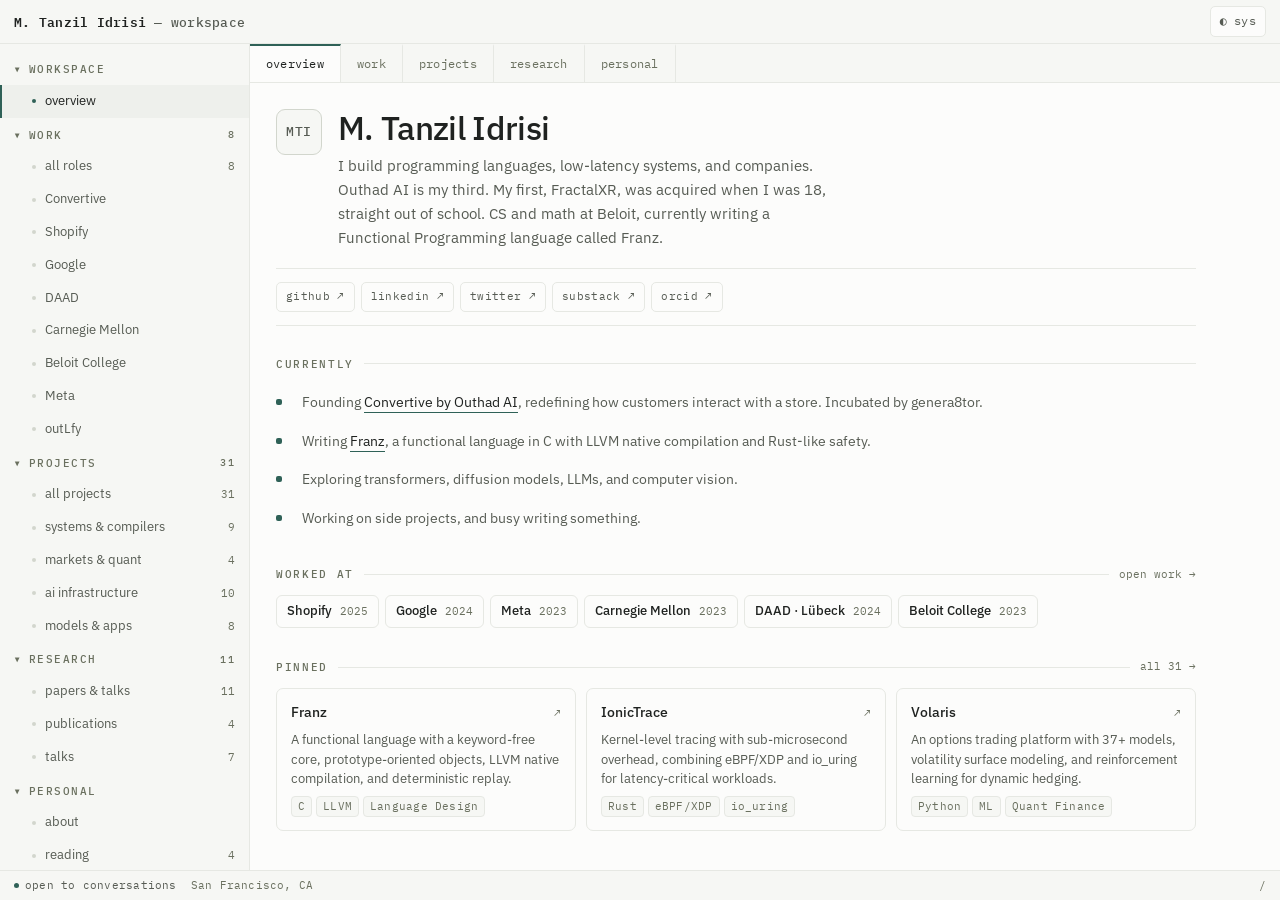
==== commit 670eb178: "Add KoraCode and ContextKit projects" ====
--- a/index.html
+++ b/index.html
@@ -88,24 +88,24 @@
 
         <div class="tree__grp g-ship">
           <button class="tree__h" aria-expanded="true" data-grp>
-            <span class="tree__tw" aria-hidden="true">&#9660;</span>projects<span class="tree__n">29</span>
+            <span class="tree__tw" aria-hidden="true">&#9660;</span>projects<span class="tree__n">31</span>
           </button>
           <div class="tree__list">
-            <button class="tw" data-view="projects" data-top><span class="tw__dot"></span><span class="tw__t">all projects</span><span class="tw__n">29</span></button>
+            <button class="tw" data-view="projects" data-top><span class="tw__dot"></span><span class="tw__t">all projects</span><span class="tw__n">31</span></button>
             <button class="tw" data-view="projects" data-grpfilter="g1"><span class="tw__dot"></span><span class="tw__t">systems &amp; compilers</span><span class="tw__n">9</span></button>
             <button class="tw" data-view="projects" data-grpfilter="g2"><span class="tw__dot"></span><span class="tw__t">markets &amp; quant</span><span class="tw__n">4</span></button>
-            <button class="tw" data-view="projects" data-grpfilter="g3"><span class="tw__dot"></span><span class="tw__t">ai infrastructure</span><span class="tw__n">8</span></button>
+            <button class="tw" data-view="projects" data-grpfilter="g3"><span class="tw__dot"></span><span class="tw__t">ai infrastructure</span><span class="tw__n">10</span></button>
             <button class="tw" data-view="projects" data-grpfilter="g4"><span class="tw__dot"></span><span class="tw__t">models &amp; apps</span><span class="tw__n">8</span></button>
           </div>
         </div>
 
         <div class="tree__grp g-res">
           <button class="tree__h" aria-expanded="true" data-grp>
-            <span class="tree__tw" aria-hidden="true">&#9660;</span>research<span class="tree__n">10</span>
+            <span class="tree__tw" aria-hidden="true">&#9660;</span>research<span class="tree__n">11</span>
           </button>
           <div class="tree__list">
-            <button class="tw" data-view="research" data-top><span class="tw__dot"></span><span class="tw__t">papers &amp; talks</span><span class="tw__n">10</span></button>
-            <button class="tw" data-view="research" data-focus="papers"><span class="tw__dot"></span><span class="tw__t">publications</span><span class="tw__n">3</span></button>
+            <button class="tw" data-view="research" data-top><span class="tw__dot"></span><span class="tw__t">papers &amp; talks</span><span class="tw__n">11</span></button>
+            <button class="tw" data-view="research" data-focus="papers"><span class="tw__dot"></span><span class="tw__t">publications</span><span class="tw__n">4</span></button>
             <button class="tw" data-view="research" data-focus="talks"><span class="tw__dot"></span><span class="tw__t">talks</span><span class="tw__n">7</span></button>
           </div>
         </div>
@@ -182,7 +182,7 @@
             </div>
 
             <div class="block">
-              <div class="block__h"><span class="eyebrow">pinned</span><span class="block__r"></span><button class="block__a" data-goto="projects">all 29 &#8594;</button></div>
+              <div class="block__h"><span class="eyebrow">pinned</span><span class="block__r"></span><button class="block__a" data-goto="projects">all 31 &#8594;</button></div>
               <div class="pins">
                 <a class="pin" href="https://github.com/tanzil7890/franz" target="_blank" rel="noopener noreferrer">
                   <span class="pin__h"><span class="pin__n">Franz</span><span class="pin__x">&#8599;</span></span>
@@ -325,13 +325,13 @@
           <div class="inner">
             <div class="vhead">
               <p class="eyebrow">projects</p>
-              <h2 class="h-view">Twenty-nine things I shipped</h2>
+              <h2 class="h-view">Thirty-one things I shipped</h2>
               <p class="sub">Compilers and runtimes, trading systems, AI infrastructure, and applied models. Filter by technology or pick a family from the tree.</p>
             </div>
 
             <div class="ptools">
               <div class="chipline" role="group" aria-label="Filter projects by technology" id="filter"></div>
-              <p class="pcount" role="status" id="pcount">29 of 29</p>
+              <p class="pcount" role="status" id="pcount">31 of 31</p>
             </div>
 
             <div id="projRoot"></div>
@@ -343,12 +343,21 @@
           <div class="inner">
             <div class="vhead">
               <p class="eyebrow">research</p>
-              <h2 class="h-view">Three papers, seven talks</h2>
-              <p class="sub">Efficient inference and caching, contextual bandits for e-commerce, and low-dose PET reconstruction.</p>
+              <h2 class="h-view">Four papers, seven talks</h2>
+              <p class="sub">Browser-agent evaluation, efficient inference and caching, contextual bandits for e-commerce, and low-dose PET reconstruction.</p>
             </div>
 
             <div class="block" id="papers" style="margin-top:0">
-              <div class="block__h"><span class="eyebrow">publications</span><span class="block__r"></span><span class="block__a">3</span></div>
+              <div class="block__h"><span class="eyebrow">publications</span><span class="block__r"></span><span class="block__a">4</span></div>
+
+              <article class="paper">
+                <h3 class="paper__t">Same Model, Different Harness: What Makes a Browser Agent Succeed on HealthAdminBench</h3>
+                <p class="paper__v">KoraCode research &middot; in review &middot; Oct 2026 &middot; a controlled study of how browser-agent harness design changes accuracy, cost, and token use</p>
+                <div class="paper__f">
+                  <a class="olink" href="https://kcode.outhad.com/papers/" target="_blank" rel="noopener noreferrer">paper &amp; results &#8599;<span class="vh">(opens in a new tab)</span></a>
+                  <span class="pill pill--res">in review</span><span class="tag">Browser Agents</span><span class="tag">Evaluation</span><span class="tag">HealthAdminBench</span>
+                </div>
+              </article>
 
               <article class="paper">
                 <h3 class="paper__t">Paired Replacement: Differential Cache Maintenance for Dynamic Sparse and Mixture-of-Experts Inference</h3>
@@ -506,6 +515,10 @@
 
 {g:'g3',n:'PromptKernel',u:'https://github.com/tanzil7890/prompt_kernel',t:['TypeScript','Cloudflare','LLMs'],
  d:'A Cloudflare Worker that sits in front of LLM provider traffic, applying deterministic normalization, exact cache, guarded semantic retrieval, rollout controls, and safety checks before forwarding misses upstream.'},
+{g:'g3',n:'KoraCode',u:'https://kcode.outhad.com/',l:'website',t:['Browser Agents','JavaScript','Automation'],
+ d:'An AI agent that drives a real browser from the terminal by writing JavaScript against the Chrome DevTools Protocol. Sessions run live beside the chat with approval gates for irreversible actions; successful tasks become reusable, zero-model scripts, while long-running workflow graphs can pause, resume, and repair failed steps.'},
+{g:'g3',n:'ContextKit',u:'https://contextkit.outhad.com/',l:'website',t:['Python','Agent Memory','Vector DB'],
+ d:'A long-term memory layer for AI agents that extracts and revises user facts, retrieves only the context relevant to each request, and supports scoped user, session, agent, procedural, episodic, relational, document, and visual memory. It is provider-agnostic across models, embeddings, vector stores, and graph stores.'},
 {g:'g3',n:'Outhad Gaugelab',u:'https://github.com/tanzil7890/Outhad_Gaugelab',t:['Python','Lean 4','AI Safety'],
  d:'An agent observability and safety platform with formally verified mesa-optimization detection, catching inner alignment failures through mathematical proof certificates.'},
 {g:'g3',n:'QNV — Query Nexus Vault',u:'https://github.com/Outhad-Search/QNV',t:['Python','Neo4j','Vector DB'],
@@ -563,7 +576,7 @@
       var idx=('0'+(P.indexOf(p)+1)).slice(-2);
       var out = p.stealth
         ? '<button class="olink" data-archive>stealth &#8599;</button>'
-        : (p.u ? '<a class="olink" href="'+esc(p.u)+'" target="_blank" rel="noopener noreferrer">github &#8599;<span class="vh">(opens in a new tab)</span></a>'
+        : (p.u ? '<a class="olink" href="'+esc(p.u)+'" target="_blank" rel="noopener noreferrer">'+esc(p.l||'github')+' &#8599;<span class="vh">(opens in a new tab)</span></a>'
                : '<span class="olink olink--off">no public repo</span>');
       html+='<article class="card">'+
         '<div class="card__h"><span class="card__i">'+idx+'</span><h3 class="card__n">'+esc(p.n)+'</h3></div>'+
